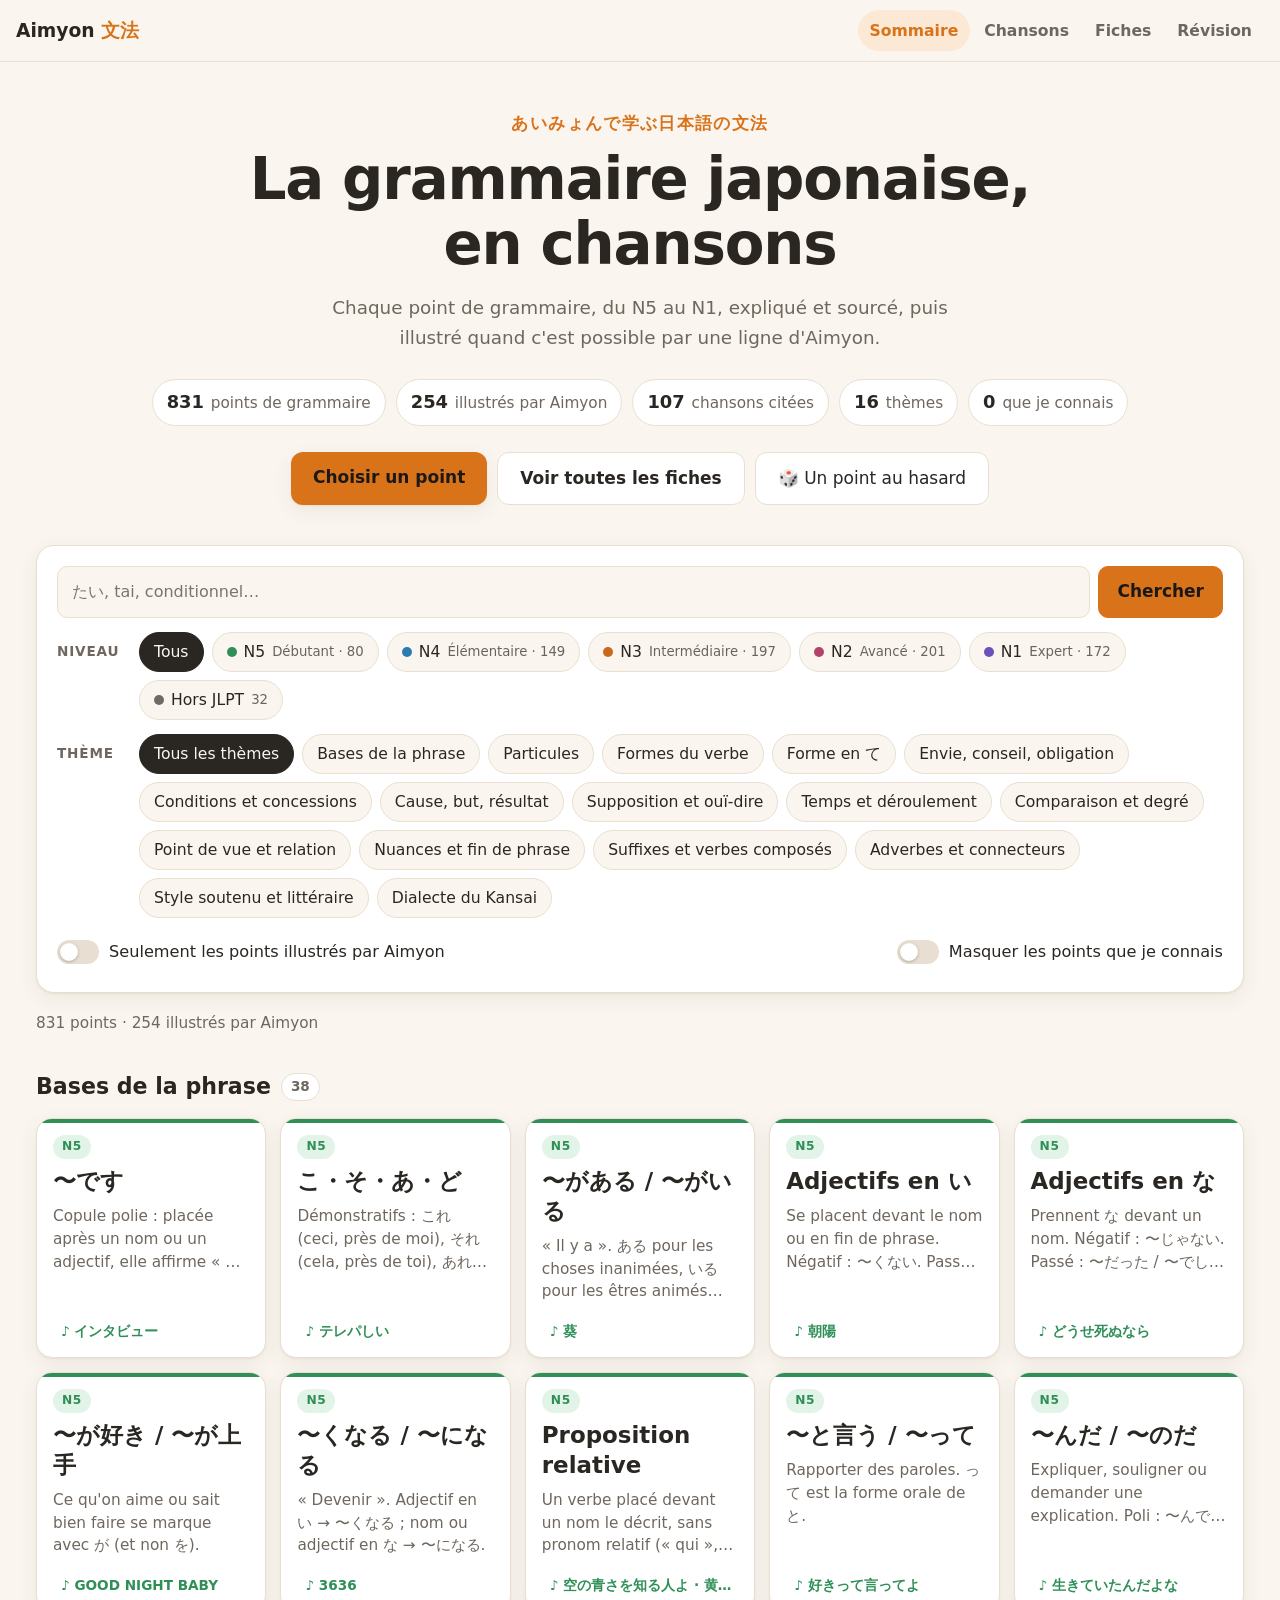
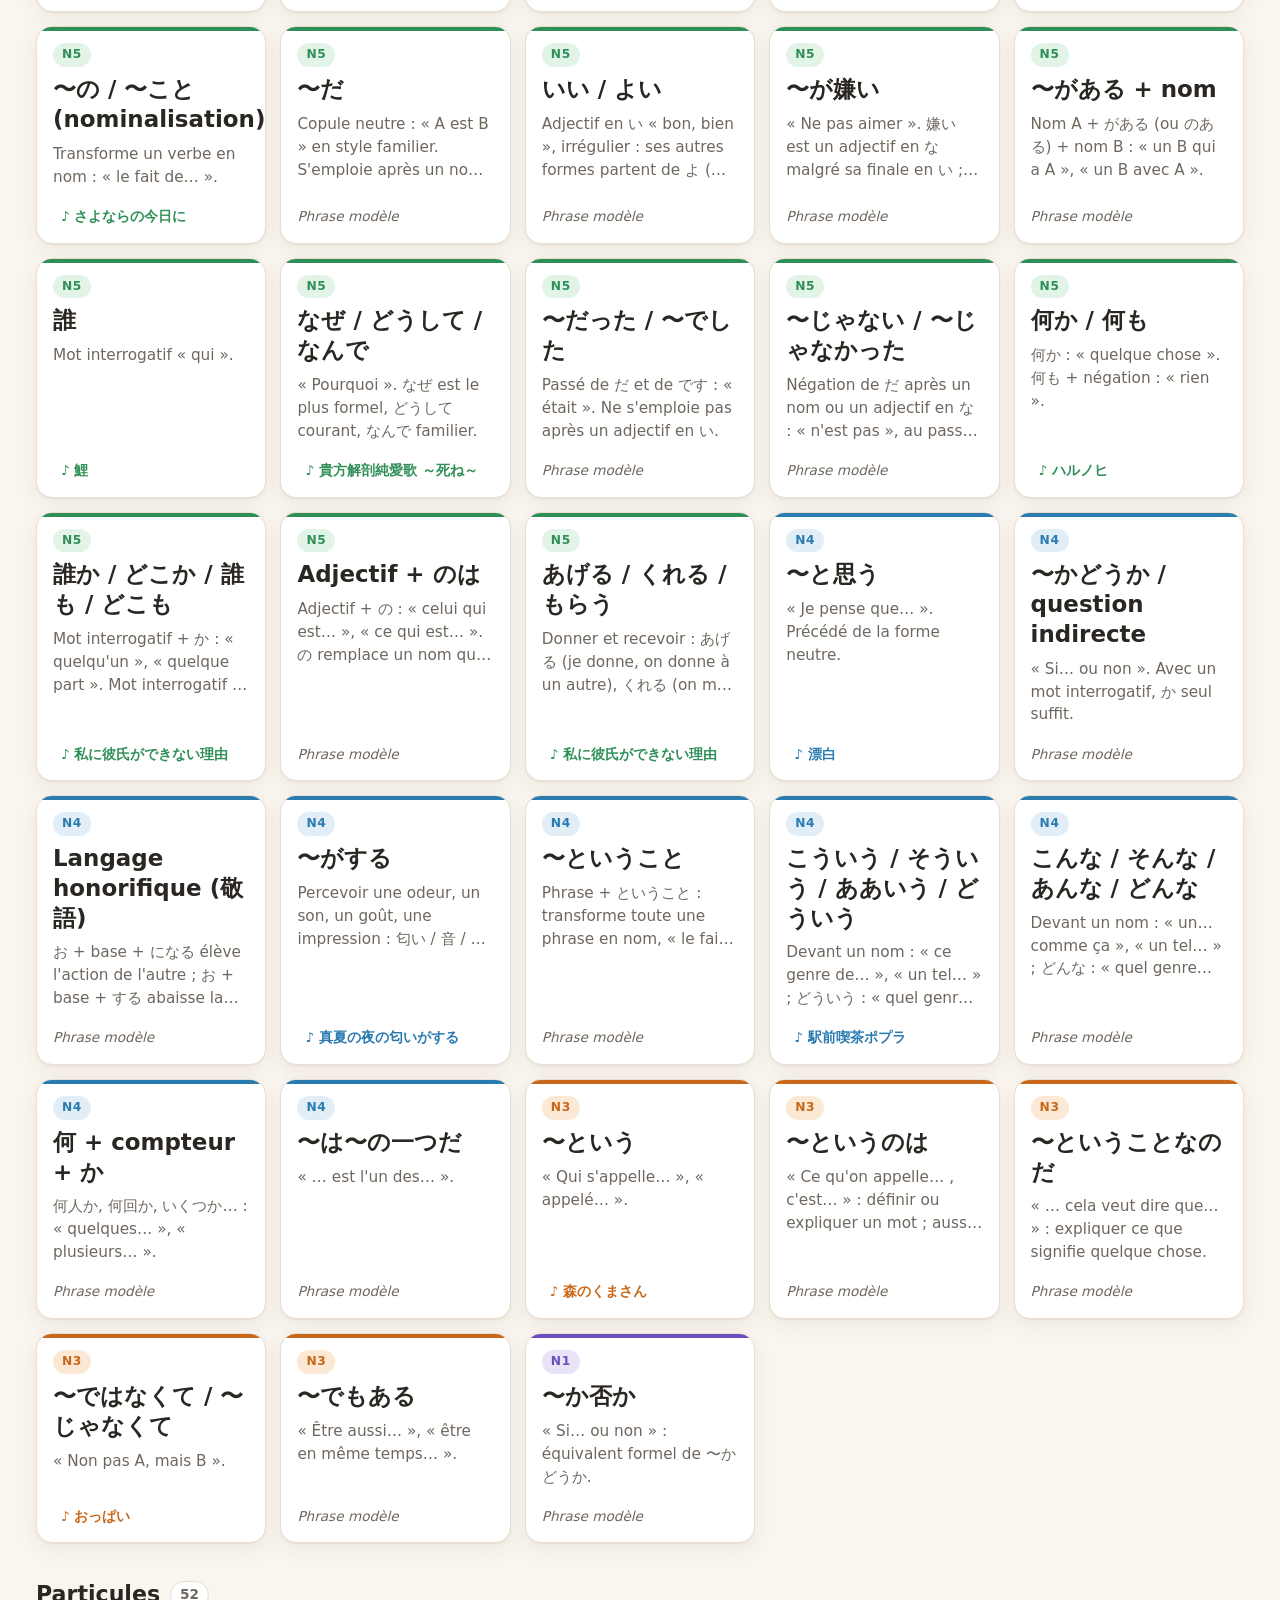
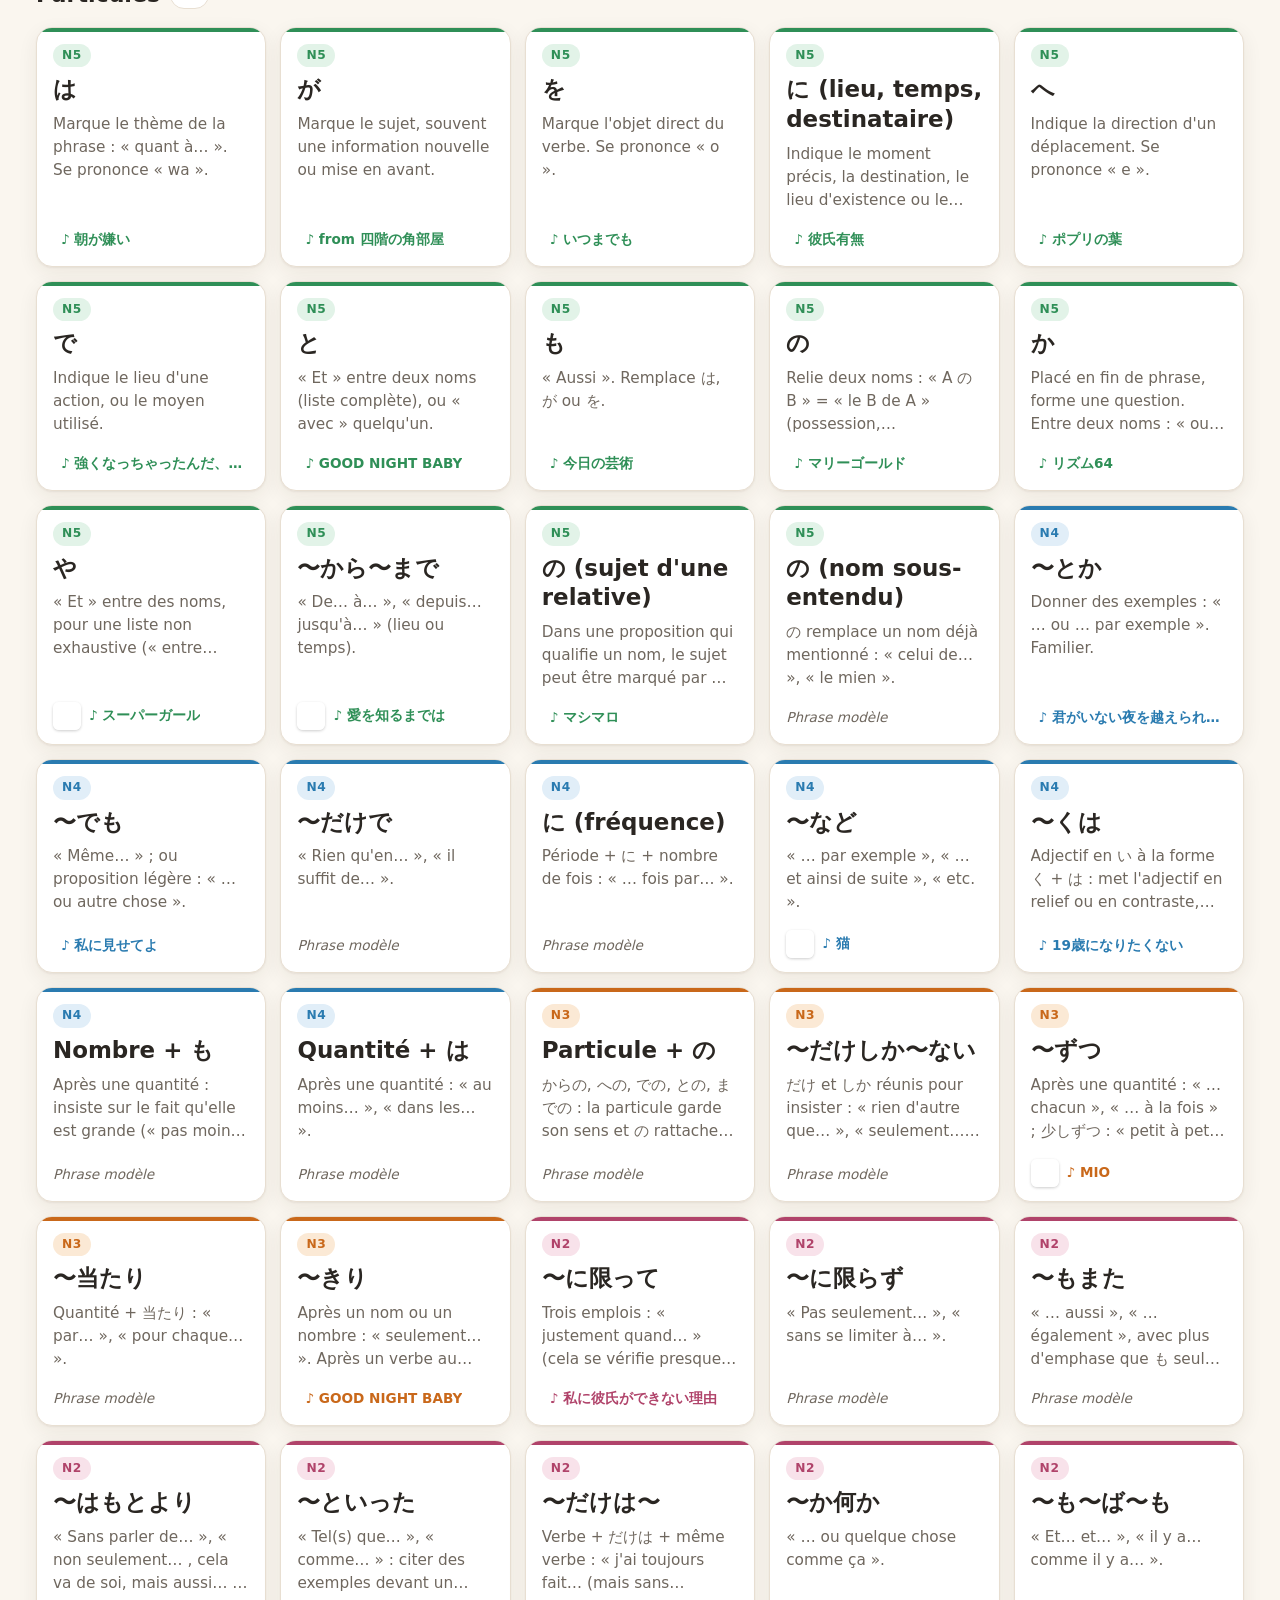
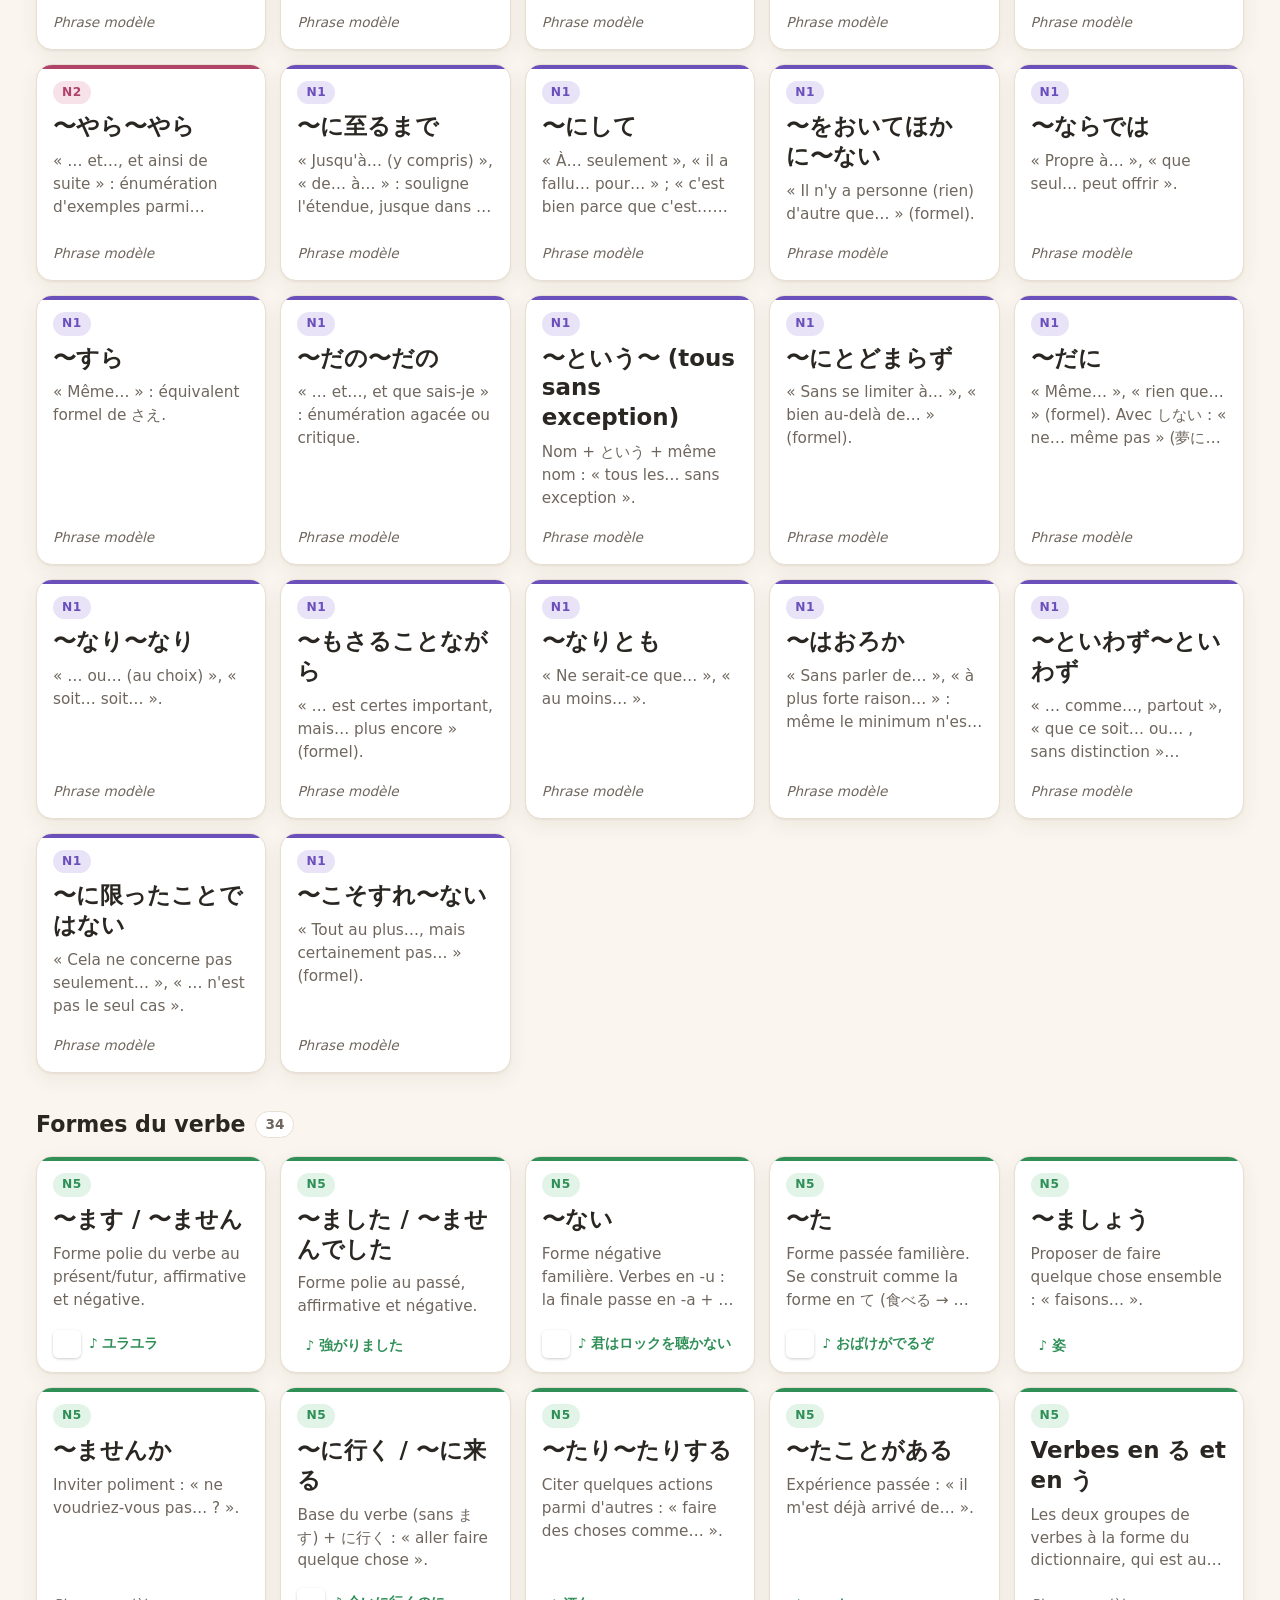
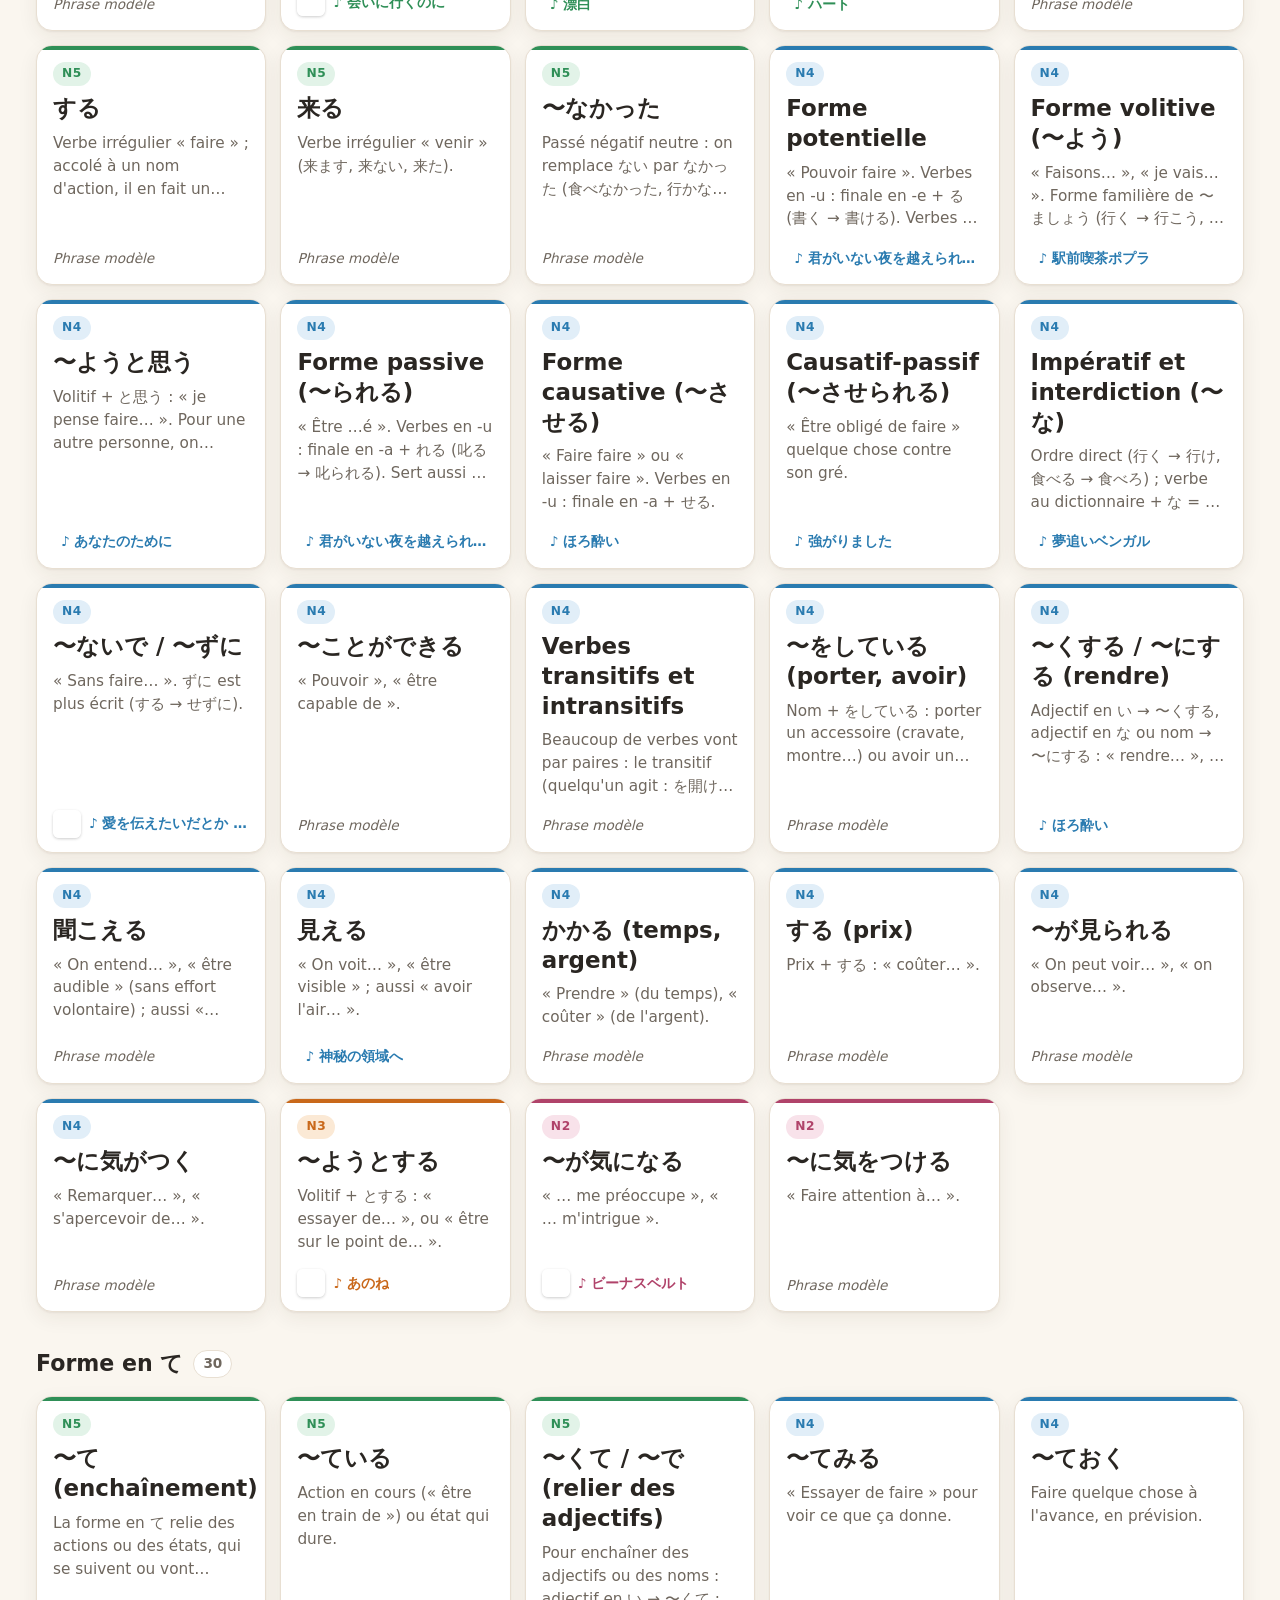
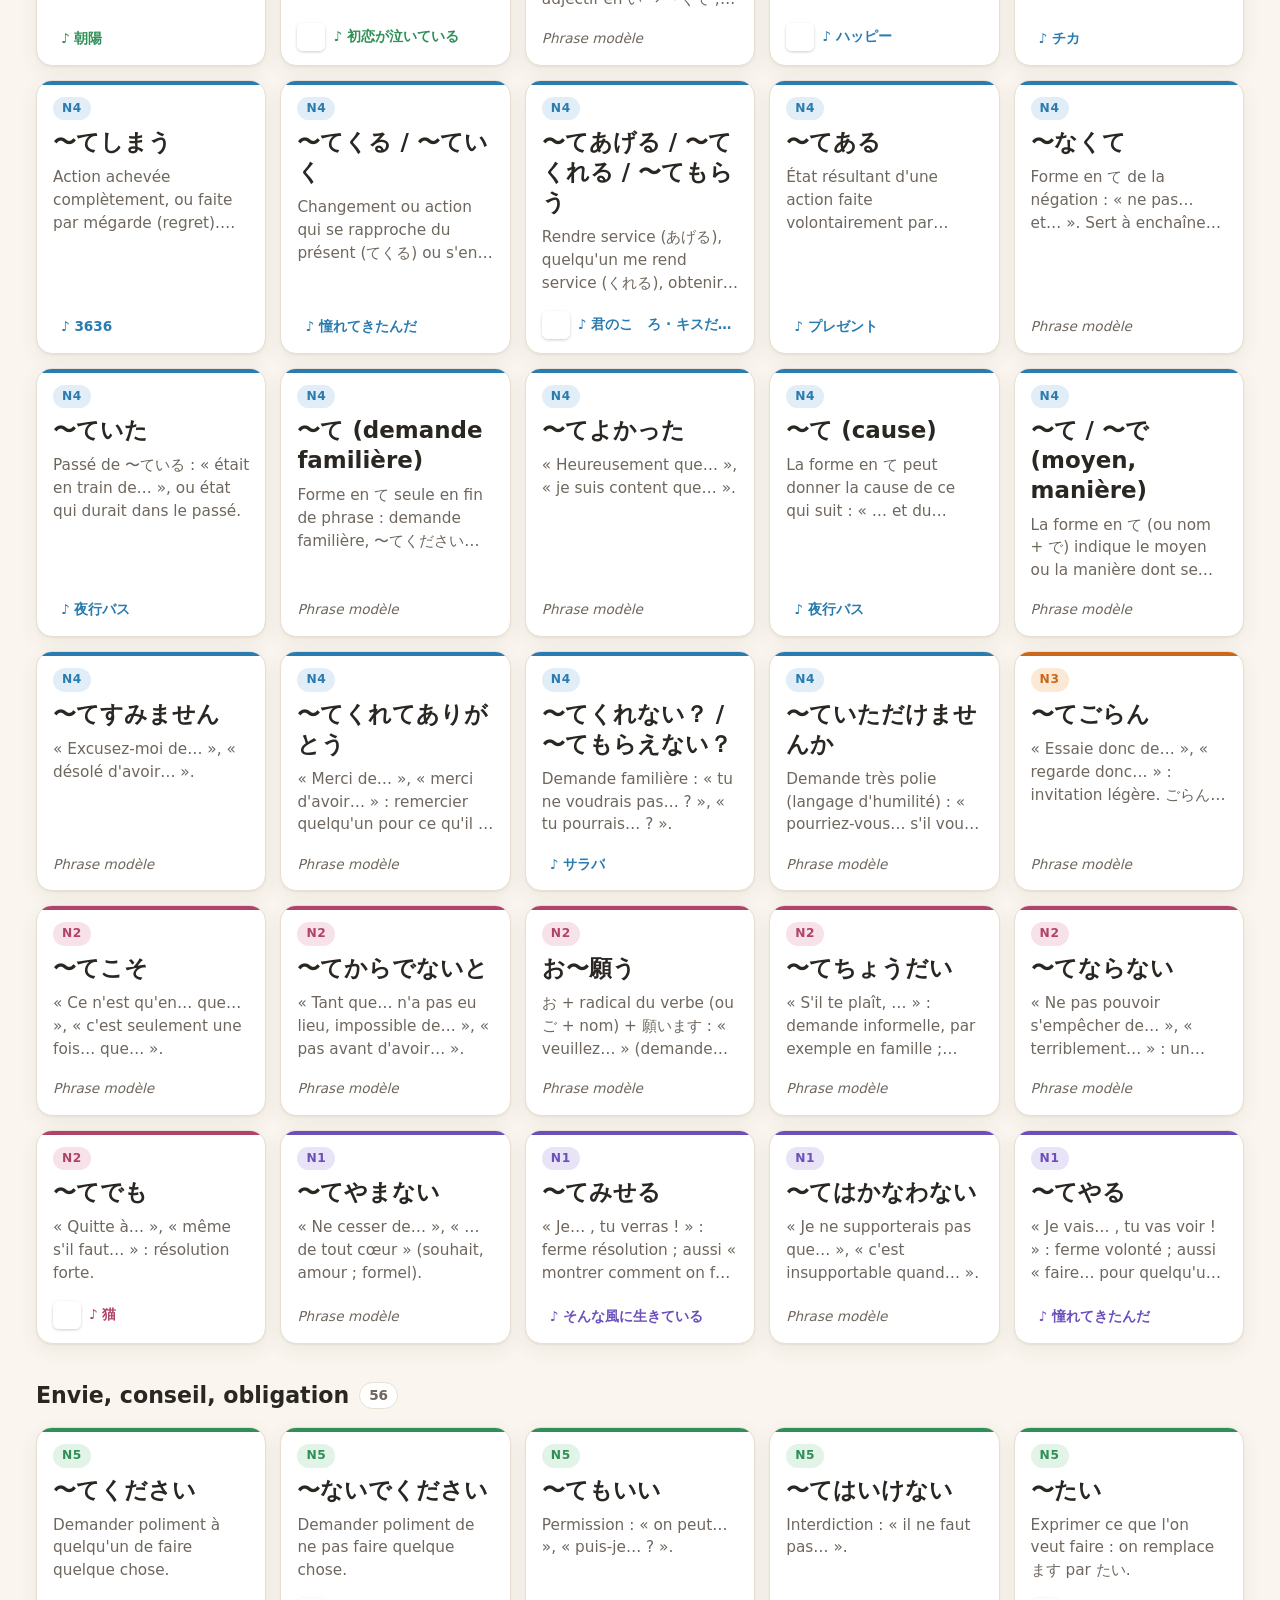
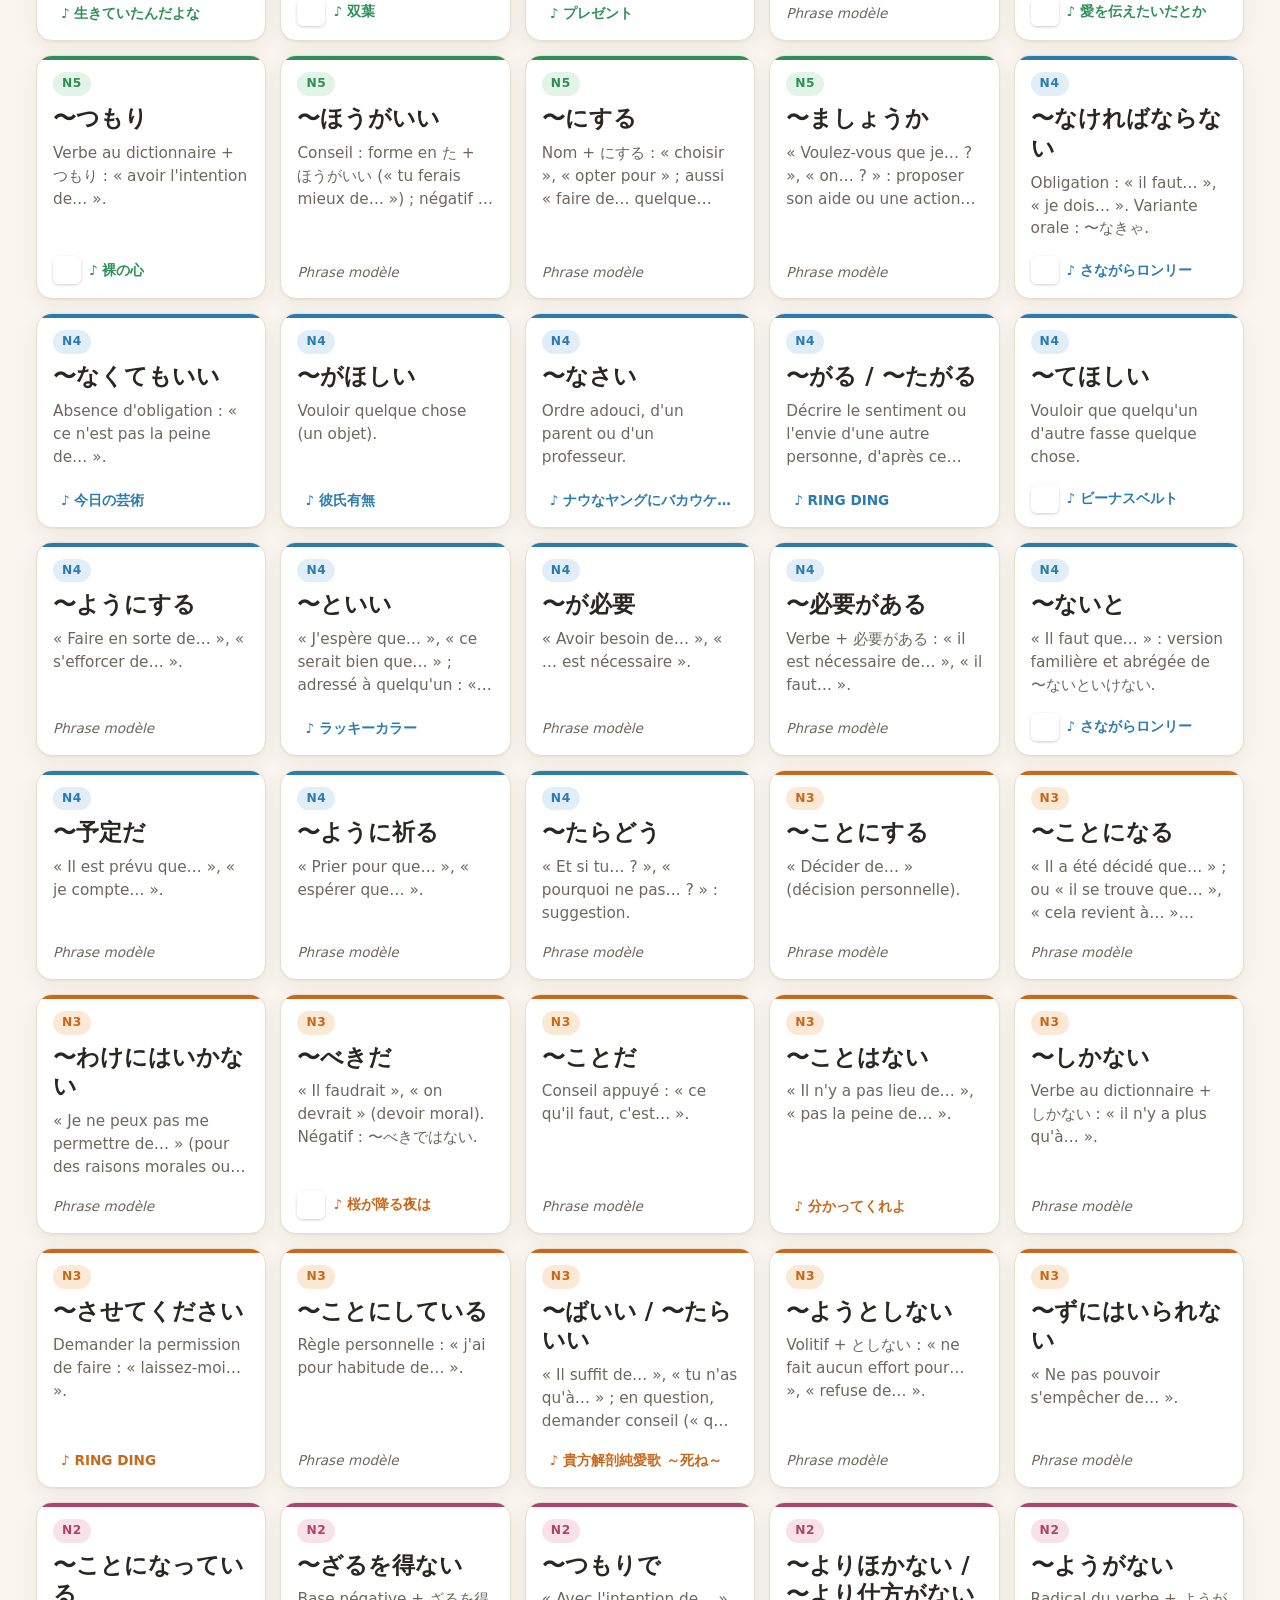
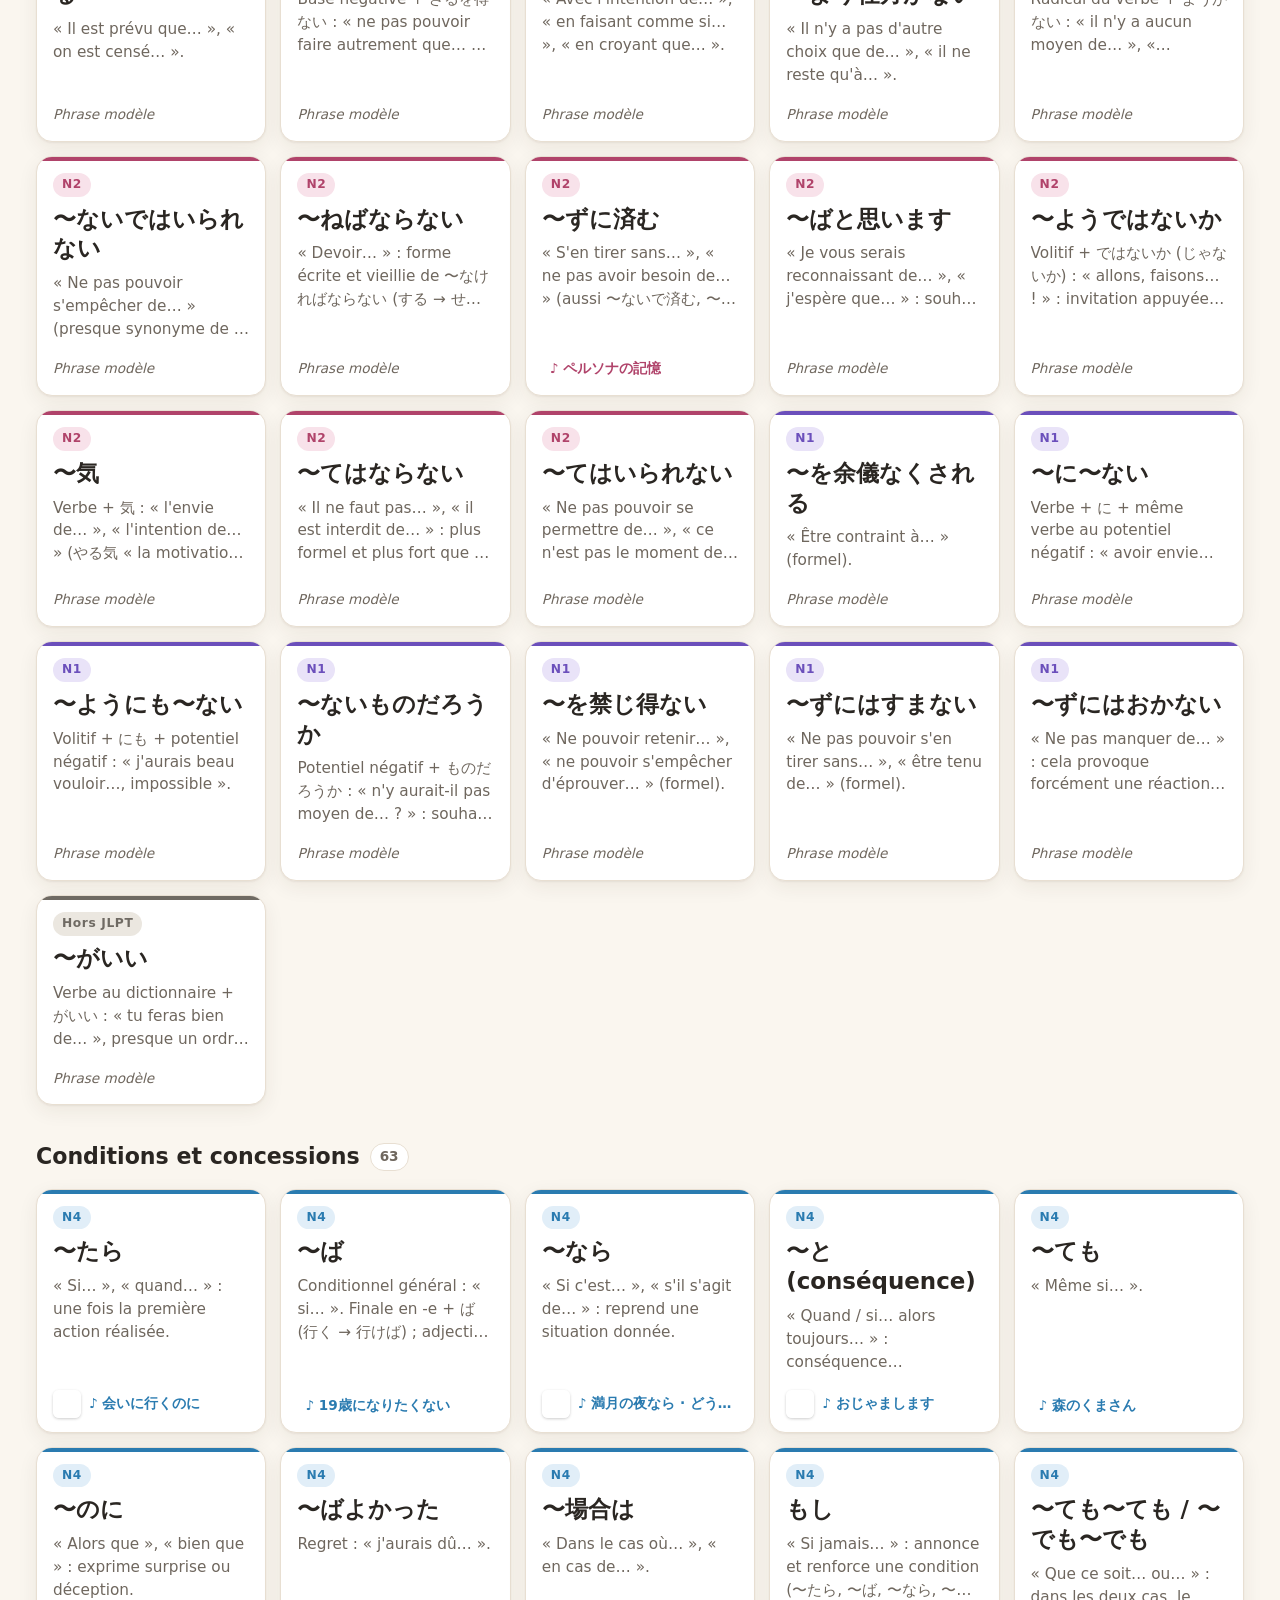
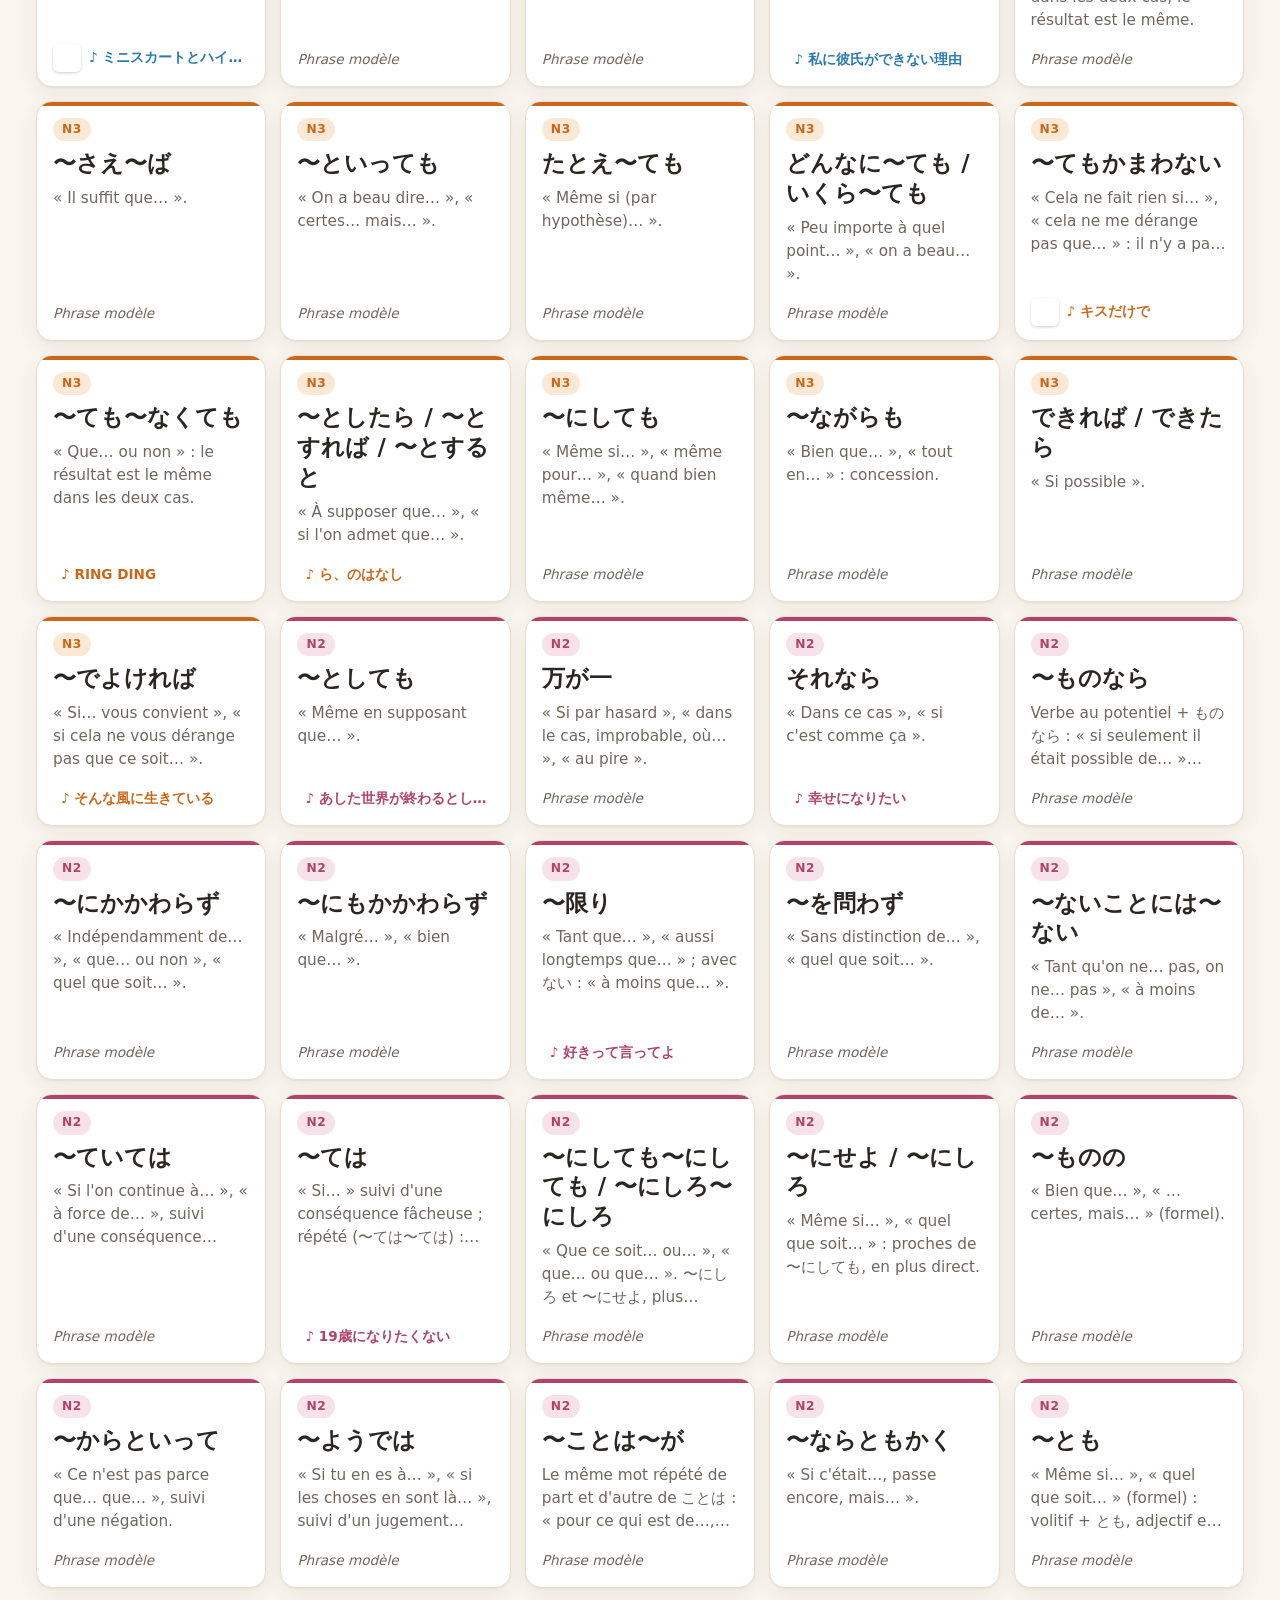
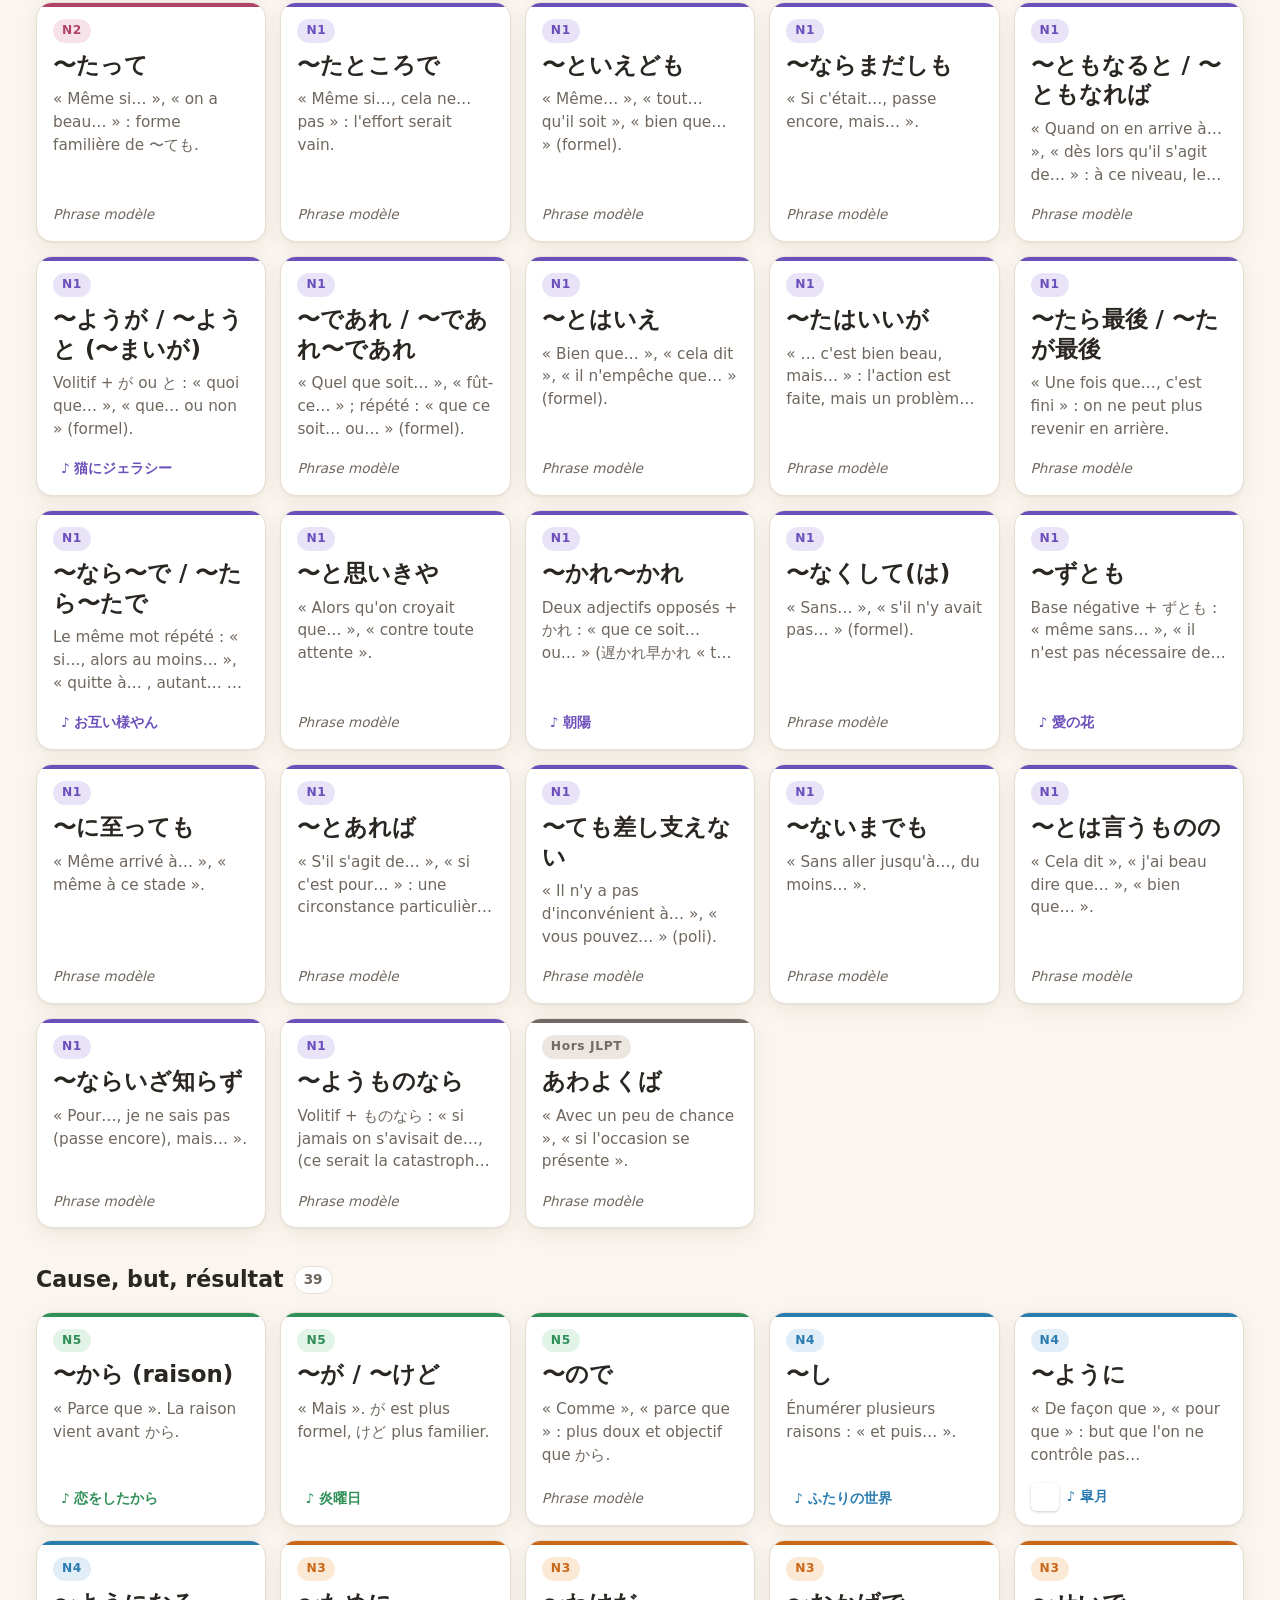
==== index.html @ 613e96e9 "Ajoute un bouton « Au hasard » et masque bien la recherche en mode fiche seule Co-Authored-By: Claud" ====
<!DOCTYPE html>
<html lang="fr">
<head>
  <meta charset="UTF-8">
  <meta http-equiv="Content-Security-Policy" content="default-src 'self'; script-src 'self'; style-src 'self'; img-src 'self' https://is1-ssl.mzstatic.com; connect-src 'none'; object-src 'none'; base-uri 'none'; form-action 'none'">
  <meta name="referrer" content="strict-origin-when-cross-origin">
  <meta name="viewport" content="width=device-width, initial-scale=1, viewport-fit=cover">
  <meta name="theme-color" content="#faf6ef" media="(prefers-color-scheme: light)">
  <meta name="theme-color" content="#1b1917" media="(prefers-color-scheme: dark)">
  <meta name="apple-mobile-web-app-title" content="Aimyon 文法">
  <link rel="apple-touch-icon" href="icone.png">
  <link rel="icon" href="icone.png">
  <title>Aimyon 文法 — la grammaire japonaise en chansons</title>
  <link rel="stylesheet" href="style.css">
</head>
<body class="page-sommaire">
  <nav class="nav" aria-label="Navigation principale">
    <a href="index.html" class="nav-logo">Aimyon <span lang="ja">文法</span></a>
    <div class="nav-liens">
      <a href="index.html" aria-current="page">Sommaire</a>
      <a href="chansons.html">Chansons</a>
      <a href="fiches.html">Fiches</a>
      <a href="revision.html">Révision</a>
    </div>
  </nav>

  <header class="hero">
    <p class="hero-sur-titre" lang="ja">あいみょんで学ぶ日本語の文法</p>
    <h1>La grammaire japonaise,<br>en chansons</h1>
    <p class="hero-texte">Chaque point de grammaire, du N5 au N1, expliqué et sourcé, puis illustré quand c'est possible par une ligne d'Aimyon.</p>
    <ul id="chiffres" class="chiffres"></ul>
    <p class="hero-actions">
      <a class="bouton-principal" href="#catalogue">Choisir un point</a>
      <a class="bouton-secondaire" href="fiches.html">Voir toutes les fiches</a>
      <button type="button" class="bouton-secondaire bouton-hasard">🎲 Un point au hasard</button>
    </p>
  </header>

  <main id="catalogue">
    <section class="panneau-filtres" aria-label="Filtres">
      <form id="formulaire-sommaire" class="recherche" role="search">
        <input type="search" id="recherche-sommaire" placeholder="たい, tai, conditionnel…" aria-label="Rechercher un point de grammaire" autocapitalize="none" autocorrect="off" enterkeyhint="search">
        <button type="submit">Chercher</button>
      </form>

      <div class="groupe-filtres">
        <span class="etiquette-filtre">Niveau</span>
        <div id="filtre-niveaux" class="puces"></div>
      </div>
      <div class="groupe-filtres">
        <span class="etiquette-filtre">Thème</span>
        <div id="filtre-themes" class="puces puces-themes"></div>
      </div>
      <div class="ligne-bas-filtres">
        <label class="interrupteur">
          <input type="checkbox" id="filtre-chanson">
          <span class="interrupteur-piste" aria-hidden="true"></span>
          Seulement les points illustrés par Aimyon
        </label>
        <label class="interrupteur">
          <input type="checkbox" id="filtre-connus">
          <span class="interrupteur-piste" aria-hidden="true"></span>
          Masquer les points que je connais
        </label>
        <button type="button" id="reinitialiser" class="lien-bouton" hidden>Tout réafficher</button>
      </div>
    </section>

    <p id="compteur-sommaire" class="compteur" aria-live="polite"></p>
    <div id="resultats"></div>
    <p id="vide-sommaire" class="vide" hidden>
      Aucun point ne correspond.
    </p>
  </main>

  <footer>
    Les extraits de chansons sont de courtes citations à but pédagogique. Paroles © Aimyon et ses ayants droit ; pochettes affichées depuis Apple Music.
  </footer>

  <script src="commun.js"></script>
  <script src="data.js"></script>
  <script src="data-n5.js"></script>
  <script src="data-n4.js"></script>
  <script src="data-n3.js"></script>
  <script src="data-n2.js"></script>
  <script src="data-n1.js"></script>
  <script src="data-hors-jlpt.js"></script>
  <script src="data-pochettes.js"></script>
  <script src="data-categories.js"></script>
  <script src="data-lectures.js"></script>
  <script src="data-details.js"></script>
  <script src="data-liens.js"></script>
  <script src="progres.js"></script>
  <script src="romaji.js"></script>
  <script src="sommaire.js"></script>
</body>
</html>
---- style.css ----
/* Les couleurs sont définies une seule fois ici, puis réutilisées partout */
:root {
  --fond: #faf6ef;
  --carte: #ffffff;
  --texte: #2a2622;
  --discret: #6f675e;
  --accent: #d9731a;        /* orange souci (マリーゴールド) */
  --accent-doux: #fbe9d5;
  --bord: #e8dfd2;
}

@media (prefers-color-scheme: dark) {
  :root {
    --fond: #1b1917;
    --carte: #262320;
    --texte: #f0ebe4;
    --discret: #a89f94;
    --accent: #f0a04b;
    --accent-doux: #3d2e1e;
    --bord: #3a3531;
  }
}

* { box-sizing: border-box; }

body {
  margin: 0;
  background: var(--fond);
  color: var(--texte);
  font-family: system-ui, "Hiragino Sans", "Noto Sans JP", "Yu Gothic", sans-serif;
  line-height: 1.6;
}

header, main, footer {
  max-width: 760px;
  margin: 0 auto;
  padding: 0 16px;
}

header { padding-top: 40px; padding-bottom: 8px; }
h1 { margin: 0; font-size: 2rem; }
h1 span { color: var(--accent); }
header p { margin: 4px 0 0; color: var(--discret); }

/* Recherche et filtres */
.controles { margin: 24px 0; display: grid; gap: 12px; }

#recherche {
  width: 100%;
  padding: 12px 14px;
  font: inherit;
  color: inherit;
  background: var(--carte);
  border: 1px solid var(--bord);
  border-radius: 10px;
}
#recherche:focus { outline: 2px solid var(--accent); outline-offset: 1px; }

.filtres { display: flex; flex-wrap: wrap; gap: 8px; }
.filtres button {
  padding: 6px 16px;
  font: inherit;
  color: inherit;
  background: var(--carte);
  border: 1px solid var(--bord);
  border-radius: 999px;
  cursor: pointer;
}
.filtres button[aria-pressed="true"] {
  background: var(--accent);
  border-color: var(--accent);
  color: #1b1917;
  font-weight: 600;
}

/* Fiches */
.fiches { display: grid; gap: 16px; }

.fiche {
  background: var(--carte);
  border: 1px solid var(--bord);
  border-radius: 14px;
  padding: 20px;
}

.fiche-tete { display: flex; align-items: center; justify-content: space-between; gap: 12px; }
.fiche h2 { margin: 0; font-size: 1.5rem; }

.niveau {
  font-size: 0.8rem;
  font-weight: 700;
  padding: 2px 10px;
  border-radius: 999px;
  background: var(--accent-doux);
  color: var(--accent);
}

.resume { margin: 4px 0 14px; color: var(--discret); }

blockquote {
  margin: 0 0 14px;
  padding: 14px 16px;
  background: var(--accent-doux);
  border-left: 4px solid var(--accent);
  border-radius: 0 10px 10px 0;
}
blockquote p { margin: 0; }

.japonais { font-size: 1.3rem; line-height: 2.2; }  /* place pour les furigana */
rt { font-size: 0.55em; color: var(--discret); }
.traduction { margin-top: 6px; }

cite { display: block; margin-top: 8px; font-size: 0.9rem; font-style: normal; color: var(--discret); }
cite a { color: var(--accent); font-weight: 600; text-decoration: none; }
cite a:hover { text-decoration: underline; }

.note { margin-top: 10px; padding-top: 10px; border-top: 1px solid var(--bord); font-size: 0.95rem; }

/* Les phrases modèles sont plus discrètes que les extraits de chansons */
blockquote.modele { background: transparent; border: 1px solid var(--bord); border-left: 4px solid var(--bord); }
blockquote.modele .japonais { font-size: 1.15rem; }
blockquote:last-child { margin-bottom: 0; }

.titre-chanson { color: var(--accent); font-weight: 600; }
blockquote:last-of-type { margin-bottom: 0; }
.sources { margin: 12px 0 0; font-size: 0.85rem; color: var(--discret); }
.sources a, footer a { color: inherit; text-decoration: underline; text-underline-offset: 2px; }
.sources a:hover, footer a:hover { color: var(--accent); }

.compteur { margin: 0; font-size: 0.9rem; color: var(--discret); }
.filtres .a-part { margin-left: auto; }

.vide { text-align: center; color: var(--discret); padding: 32px 0; }

footer { padding-top: 32px; padding-bottom: 32px; font-size: 0.8rem; color: var(--discret); }

/* ---------- Téléphone (iPhone) ---------- */
html { -webkit-text-size-adjust: 100%; }

/* Marges de sécurité : encoche et barre du bas */
header, main, footer {
  padding-left: max(16px, env(safe-area-inset-left));
  padding-right: max(16px, env(safe-area-inset-right));
}
footer { padding-bottom: max(32px, env(safe-area-inset-bottom)); }

/* 16px minimum : en dessous, Safari zoome tout seul dans le champ */
#recherche { font-size: 16px; }

/* Cibles assez grandes pour le doigt (44px, recommandation Apple) */
.filtres button { min-height: 44px; }
cite a, .sources a { display: inline-block; padding: 6px 0; }

@media (max-width: 480px) {
  header { padding-top: 24px; }
  h1 { font-size: 1.7rem; }
  .fiche { padding: 16px; }
  blockquote { padding: 12px; }
  .japonais { font-size: 1.2rem; }
  .filtres .a-part { margin-left: 0; }
}

/* Garde le point séparateur collé à son lien quand la ligne se coupe */
.ensemble { white-space: nowrap; }

/* Champ de recherche + bouton « Chercher » sur une même ligne */
.recherche { display: flex; gap: 8px; }
.recherche #recherche { flex: 1; min-width: 0; }
.recherche button {
  padding: 0 18px;
  min-height: 44px;
  font: inherit;
  font-weight: 600;
  color: #1b1917;
  background: var(--accent);
  border: 1px solid var(--accent);
  border-radius: 10px;
  cursor: pointer;
}

/* Le point de grammaire mis en valeur dans la phrase */
mark {
  background: none;
  color: var(--accent);
  font-weight: 700;
  border-bottom: 2px solid var(--accent);
}
mark rt { font-weight: 400; }

/* Lignes de contexte (avant / après) : plus petites et plus pâles */
p.contexte { font-size: 1rem; line-height: 2; color: var(--discret); }
.traduction span { display: block; }
.traduction .contexte { font-size: 0.9rem; color: var(--discret); }

/* ---------- Grand écran (ordinateur) ---------- */
.exemples { display: grid; gap: 14px; }
.exemples blockquote { margin: 0; }

@media (min-width: 1000px) {
  html { font-size: 17px; }
  header, main, footer { max-width: 1180px; }
  header { padding-top: 56px; }
  h1 { font-size: 2.4rem; }
  .controles { margin: 32px 0; }
  .fiches { gap: 22px; }
  .fiche { padding: 28px; }

  /* Les exemples d'une fiche côte à côte : chanson à gauche, modèle à droite */
  .exemples { grid-template-columns: 1fr 1fr; gap: 18px; align-items: start; }
  .exemples blockquote:only-child { grid-column: 1 / -1; }
  /* Un 3e exemple seul sur sa ligne prend toute la largeur */
  .exemples blockquote:last-child:nth-child(odd) { grid-column: 1 / -1; }
}

@media (min-width: 1500px) {
  html { font-size: 18px; }
  header, main, footer { max-width: 1320px; }
}

/* Titre de chanson cliquable et infobulle d'anecdotes */
button.avec-anecdote {
  font: inherit;
  font-weight: 600;
  color: var(--accent);
  background: none;
  border: 0;
  border-bottom: 1px dashed var(--accent);
  padding: 6px 0 2px;
  cursor: pointer;
}
button.avec-anecdote::after { content: " ⓘ"; font-weight: 400; }
.infobulle {
  display: block;
  margin-top: 8px;
  padding: 12px 14px;
  background: var(--carte);
  color: var(--texte);
  border: 1px solid var(--accent);
  border-radius: 10px;
  box-shadow: 0 6px 18px rgba(0, 0, 0, 0.12);
  font-size: 0.95rem;
}
.infobulle[hidden] { display: none; }
.infobulle .anecdote { display: block; margin-bottom: 8px; }
.infobulle .anecdote-source { display: block; font-size: 0.85rem; color: var(--discret); }

/* ---------- Présentation plus aérée des exemples ---------- */
blockquote { padding: 20px 22px; }
blockquote p.contexte { margin: 0; }
blockquote .japonais { margin: 8px 0; }
.traduction { margin-top: 18px; padding-top: 14px; border-top: 1px dashed var(--bord); line-height: 1.7; }
.traduction span { padding: 3px 0; }
blockquote.modele .traduction { margin-top: 10px; padding-top: 0; border-top: 0; }
cite { margin-top: 16px; }
.note { margin-top: 16px; padding-top: 14px; line-height: 1.7; }
.resume { margin-bottom: 18px; line-height: 1.7; }
.exemples { gap: 18px; }
.sources { margin-top: 18px; }
@media (max-width: 480px) {
  blockquote { padding: 16px; }
}

/* Vignette de pochette à côté du titre de la chanson */
cite { display: flex; flex-wrap: wrap; align-items: center; gap: 4px 14px; }
cite .cite-texte { flex: 1; min-width: 12rem; }
cite .infobulle { flex-basis: 100%; }
.pochette { flex: none; padding: 0; line-height: 0; }
.pochette img {
  width: 56px; height: 56px;
  border-radius: 8px;
  border: 1px solid var(--bord);
  box-shadow: 0 2px 8px rgba(0, 0, 0, 0.15);
  object-fit: cover;
}
blockquote.modele cite { display: block; }

/* ============================================================
   NAVIGATION COMMUNE AUX PAGES
   ============================================================ */
:root {
  --n5: #2f8f57; --n5-doux: #e2f3e8;
  --n4: #2a7bb0; --n4-doux: #e1eef8;
  --n3: #c9681a; --n3-doux: #fbe9d5;
  --n2: #b0436a; --n2-doux: #f8e2ea;
  --n1: #6b4fbb; --n1-doux: #e9e3f8;
  --hj: #6f6a63; --hj-doux: #ebe7e0;
  --ombre: 0 1px 2px rgba(60, 40, 20, 0.06), 0 6px 20px rgba(60, 40, 20, 0.07);
  --ombre-forte: 0 2px 4px rgba(60, 40, 20, 0.08), 0 14px 34px rgba(60, 40, 20, 0.14);
}
@media (prefers-color-scheme: dark) {
  :root {
    --n5: #6fcf94; --n5-doux: #1d3326;
    --n4: #6db6e6; --n4-doux: #182c3a;
    --n3: #f0a04b; --n3-doux: #3d2e1e;
    --n2: #e98bae; --n2-doux: #3a1f2a;
    --n1: #b9a3f5; --n1-doux: #2a2440;
    --hj: #b5aea4; --hj-doux: #33302c;
    --ombre: 0 1px 2px rgba(0, 0, 0, 0.3), 0 6px 20px rgba(0, 0, 0, 0.25);
    --ombre-forte: 0 2px 4px rgba(0, 0, 0, 0.35), 0 14px 34px rgba(0, 0, 0, 0.4);
  }
}

.nav {
  position: sticky; top: 0; z-index: 10;
  display: flex; align-items: center; justify-content: space-between; gap: 12px;
  padding: 10px max(16px, env(safe-area-inset-left));
  padding-right: max(16px, env(safe-area-inset-right));
  background: color-mix(in srgb, var(--fond) 88%, transparent);
  backdrop-filter: saturate(1.4) blur(10px);
  -webkit-backdrop-filter: saturate(1.4) blur(10px);
  border-bottom: 1px solid var(--bord);
}
.nav-logo { font-weight: 800; font-size: 1.1rem; color: var(--texte); text-decoration: none; white-space: nowrap; }
.nav-logo span { color: var(--accent); }
.nav-liens { display: flex; gap: 2px; overflow-x: auto; scrollbar-width: none; }
.nav-liens::-webkit-scrollbar { display: none; }
.nav-liens a {
  padding: 8px 12px; border-radius: 999px; white-space: nowrap;
  color: var(--discret); text-decoration: none; font-size: 0.92rem; font-weight: 600;
}
.nav-liens a:hover { color: var(--texte); background: var(--carte); }
.nav-liens a[aria-current="page"] { color: var(--accent); background: var(--accent-doux); }
@media (max-width: 480px) {
  .nav-logo { display: none; }
  .nav { justify-content: center; }
}

/* Navigation d'une fiche à l'autre */
.navigation-fiche {
  display: flex; flex-wrap: wrap; justify-content: space-between; align-items: center; gap: 8px 16px;
  margin: 20px 0 16px; font-size: 0.95rem;
}
.navigation-fiche[hidden] { display: none; }
.navigation-fiche a { color: var(--accent); font-weight: 600; text-decoration: none; padding: 6px 0; }
.navigation-fiche a:hover { text-decoration: underline; }
.navigation-fiche .voisines { display: flex; gap: 18px; }

/* ============================================================
   SOMMAIRE
   ============================================================ */
.page-sommaire main, .page-sommaire .hero { max-width: 1240px; }

.hero { padding-top: 48px; padding-bottom: 28px; text-align: center; }
.hero-sur-titre { margin: 0 0 10px; color: var(--accent); font-weight: 600; letter-spacing: 0.08em; }
.hero h1 { font-size: clamp(2rem, 5.5vw, 3.4rem); line-height: 1.12; letter-spacing: -0.02em; margin: 0; }
.hero-texte { max-width: 38rem; margin: 16px auto 0; font-size: 1.08rem; color: var(--discret); line-height: 1.65; }
.chiffres { list-style: none; padding: 0; margin: 26px auto 0; display: flex; flex-wrap: wrap; justify-content: center; gap: 10px; }
.chiffres li {
  padding: 8px 14px; border-radius: 999px; background: var(--carte); border: 1px solid var(--bord);
  color: var(--discret); font-size: 0.9rem;
}
.chiffres strong { color: var(--texte); font-size: 1.05rem; margin-right: 2px; }
.hero-actions { margin: 26px 0 0; display: flex; flex-wrap: wrap; justify-content: center; gap: 10px; }
.bouton-principal, .bouton-secondaire {
  display: inline-block; padding: 12px 22px; border-radius: 12px; font-weight: 700; text-decoration: none;
}
.bouton-principal { background: var(--accent); color: #1b1917; box-shadow: var(--ombre); }
.bouton-secondaire { background: var(--carte); color: var(--texte); border: 1px solid var(--bord); }
.bouton-principal:hover, .bouton-secondaire:hover { transform: translateY(-1px); }

.panneau-filtres {
  display: grid; grid-template-columns: minmax(0, 1fr); gap: 14px; padding: 20px; margin: 12px 0 18px;
  background: var(--carte); border: 1px solid var(--bord); border-radius: 18px; box-shadow: var(--ombre);
}
.groupe-filtres { display: grid; grid-template-columns: 72px 1fr; align-items: start; gap: 10px; }
.etiquette-filtre { padding-top: 9px; font-size: 0.8rem; font-weight: 700; text-transform: uppercase; letter-spacing: 0.06em; color: var(--discret); }
.puces { display: flex; flex-wrap: wrap; gap: 8px; }
.puce {
  display: inline-flex; align-items: center; gap: 7px; min-height: 40px; padding: 6px 14px;
  font: inherit; font-size: 0.92rem; color: var(--texte); cursor: pointer;
  background: var(--fond); border: 1px solid var(--bord); border-radius: 999px;
  transition: background 0.15s, border-color 0.15s;
}
.puce:hover { border-color: var(--accent); }
.puce[aria-pressed="true"] { background: var(--texte); color: var(--fond); border-color: var(--texte); }
.puce .sous-libelle { font-size: 0.78rem; opacity: 0.7; }
.pastille { width: 10px; height: 10px; border-radius: 50%; background: currentColor; }
.puce-N5 .pastille { background: var(--n5); } .puce-N4 .pastille { background: var(--n4); }
.puce-N3 .pastille { background: var(--n3); } .puce-N2 .pastille { background: var(--n2); }
.puce-N1 .pastille { background: var(--n1); } .puce-Hors-JLPT .pastille { background: var(--hj); }
.puce-N5[aria-pressed="true"] { background: var(--n5); border-color: var(--n5); color: #fff; }
.puce-N4[aria-pressed="true"] { background: var(--n4); border-color: var(--n4); color: #fff; }
.puce-N3[aria-pressed="true"] { background: var(--n3); border-color: var(--n3); color: #fff; }
.puce-N2[aria-pressed="true"] { background: var(--n2); border-color: var(--n2); color: #fff; }
.puce-N1[aria-pressed="true"] { background: var(--n1); border-color: var(--n1); color: #fff; }
.puce-Hors-JLPT[aria-pressed="true"] { background: var(--hj); border-color: var(--hj); color: #fff; }
.puce[aria-pressed="true"] .pastille { background: #fff; }
@media (prefers-color-scheme: dark) {
  .puce-N5[aria-pressed="true"], .puce-N4[aria-pressed="true"],
  .puce-N3[aria-pressed="true"], .puce-N2[aria-pressed="true"],
  .puce-N1[aria-pressed="true"], .puce-Hors-JLPT[aria-pressed="true"] { color: #141210; }
}

.ligne-bas-filtres { display: flex; flex-wrap: wrap; align-items: center; justify-content: space-between; gap: 10px; }
.interrupteur { display: inline-flex; align-items: center; gap: 10px; cursor: pointer; font-size: 0.95rem; min-height: 40px; }
.interrupteur input { position: absolute; opacity: 0; width: 1px; height: 1px; }
.interrupteur-piste {
  position: relative; flex: none; width: 42px; height: 24px; border-radius: 999px;
  background: var(--bord); transition: background 0.2s;
}
.interrupteur-piste::after {
  content: ""; position: absolute; top: 3px; left: 3px; width: 18px; height: 18px; border-radius: 50%;
  background: #fff; box-shadow: 0 1px 3px rgba(0, 0, 0, 0.25); transition: transform 0.2s;
}
.interrupteur input:checked + .interrupteur-piste { background: var(--accent); }
.interrupteur input:checked + .interrupteur-piste::after { transform: translateX(18px); }
.interrupteur input:focus-visible + .interrupteur-piste { outline: 2px solid var(--accent); outline-offset: 2px; }
.lien-bouton { font: inherit; color: var(--accent); background: none; border: 0; cursor: pointer; font-weight: 600; padding: 8px 0; }
.lien-bouton[hidden] { display: none; }

.section-theme { margin-top: 34px; }
.section-theme h2 { font-size: 1.3rem; margin: 0 0 14px; display: flex; align-items: center; gap: 10px; }
.section-theme .compte {
  font-size: 0.8rem; font-weight: 700; color: var(--discret);
  background: var(--carte); border: 1px solid var(--bord); border-radius: 999px; padding: 2px 9px;
}
.grille { display: grid; gap: 14px; grid-template-columns: repeat(auto-fill, minmax(230px, 1fr)); }

.carte-point {
  --couleur: var(--accent); --couleur-douce: var(--accent-doux);
  position: relative; display: flex; flex-direction: column; gap: 8px; min-height: 168px;
  padding: 16px 16px 14px; border-radius: 16px; text-decoration: none; color: var(--texte);
  background: var(--carte); border: 1px solid var(--bord); box-shadow: var(--ombre);
  transition: transform 0.18s ease, box-shadow 0.18s ease, border-color 0.18s;
  overflow: hidden;
}
.carte-point::before {
  content: ""; position: absolute; inset: 0 0 auto 0; height: 4px; background: var(--couleur);
}
.carte-point:hover, .carte-point:focus-visible {
  transform: translateY(-3px); box-shadow: var(--ombre-forte); border-color: var(--couleur); outline: none;
}
.carte-point.niveau-N5 { --couleur: var(--n5); --couleur-douce: var(--n5-doux); }
.carte-point.niveau-N4 { --couleur: var(--n4); --couleur-douce: var(--n4-doux); }
.carte-point.niveau-N3 { --couleur: var(--n3); --couleur-douce: var(--n3-doux); }
.carte-point.niveau-N2 { --couleur: var(--n2); --couleur-douce: var(--n2-doux); }
.carte-point.niveau-N1 { --couleur: var(--n1); --couleur-douce: var(--n1-doux); }
.carte-point.niveau-Hors-JLPT { --couleur: var(--hj); --couleur-douce: var(--hj-doux); }
.carte-niveau {
  align-self: flex-start; font-size: 0.72rem; font-weight: 800; letter-spacing: 0.05em;
  padding: 2px 9px; border-radius: 999px; color: var(--couleur); background: var(--couleur-douce);
}
.carte-titre { font-size: 1.35rem; font-weight: 700; line-height: 1.3; }
.carte-resume {
  font-size: 0.9rem; line-height: 1.5; color: var(--discret);
  display: -webkit-box; -webkit-line-clamp: 3; -webkit-box-orient: vertical; overflow: hidden;
}
.carte-pied { margin-top: auto; padding-top: 8px; display: flex; align-items: center; gap: 8px; min-height: 32px; font-size: 0.8rem; }
.carte-pochettes { display: inline-flex; flex: none; }
.carte-pochettes img {
  width: 28px; height: 28px; border-radius: 6px; object-fit: cover;
  border: 2px solid var(--carte); margin-left: -8px; box-shadow: 0 1px 3px rgba(0, 0, 0, 0.2);
}
.carte-pochettes img:first-child { margin-left: 0; }
.carte-chansons { color: var(--couleur); font-weight: 600; white-space: nowrap; overflow: hidden; text-overflow: ellipsis; }
.carte-modele { color: var(--discret); font-style: italic; }

@media (max-width: 480px) {
  .hero { padding-top: 32px; }
  .panneau-filtres { padding: 16px; border-radius: 14px; }
  .groupe-filtres { grid-template-columns: minmax(0, 1fr); gap: 6px; }
  .etiquette-filtre { padding-top: 0; }
  .puces-themes { flex-wrap: nowrap; overflow-x: auto; padding-bottom: 4px; margin-right: -16px; scrollbar-width: none; }
  .puces-themes::-webkit-scrollbar { display: none; }
  .puces-themes .puce { flex: none; }
  .grille { grid-template-columns: 1fr 1fr; gap: 10px; }
  .carte-point { min-height: 150px; padding: 14px 12px 12px; }
  .carte-titre { font-size: 1.15rem; }
  .carte-resume { -webkit-line-clamp: 2; font-size: 0.85rem; }
  .carte-chansons { display: none; }
}
@media (prefers-reduced-motion: reduce) {
  .carte-point, .puce, .interrupteur-piste::after { transition: none; }
  .carte-point:hover { transform: none; }
}

/* Champ de recherche du sommaire : même apparence que celui des fiches */
#recherche-sommaire {
  flex: 1; min-width: 0; padding: 12px 14px; font: inherit; font-size: 16px; color: inherit;
  background: var(--fond); border: 1px solid var(--bord); border-radius: 10px;
}
#recherche-sommaire:focus { outline: 2px solid var(--accent); outline-offset: 1px; }
@media (max-width: 480px) {
  .puce .sous-libelle .nom-niveau { display: none; }
  #filtre-niveaux { flex-wrap: nowrap; overflow-x: auto; margin-right: -16px; scrollbar-width: none; }
  #filtre-niveaux::-webkit-scrollbar { display: none; }
  #filtre-niveaux .puce { flex: none; }
}

/* Le point de grammaire et sa traduction partagent la même couleur */
:root { --point: #d6336c; }
@media (prefers-color-scheme: dark) { :root { --point: #ff7aa2; } }
mark { color: var(--point); border-bottom: 0; font-weight: 700; }
.traduction mark { font-weight: 600; }

/* ---- Construction, mise en garde, points proches ---- */
.etiquette {
  display: inline-block; margin-right: 6px; padding: 1px 8px; border-radius: 999px;
  font-size: 0.72rem; font-weight: 700; letter-spacing: 0.04em; text-transform: uppercase;
  background: var(--accent-doux); color: var(--accent);
}
.construction { margin: 0 0 14px; }
.construction ul { margin: 6px 0 0; padding-left: 1.2em; }
.construction li { margin: 2px 0; font-size: 0.95rem; }
.attention { margin: 0 0 14px; font-size: 0.95rem; }
.attention .etiquette { background: #fde7d3; color: #b45309; }
@media (prefers-color-scheme: dark) { .attention .etiquette { background: #3d2a1a; color: #f0a04b; } }
.voir-aussi { margin: 14px 0 0; font-size: 0.95rem; line-height: 1.9; }
.voir-aussi a { color: var(--accent); text-decoration: none; }
.voir-aussi a:hover { text-decoration: underline; }

/* ---- Bas de fiche : sources + « Je connais » ---- */
.fiche-pied { display: flex; flex-wrap: wrap; align-items: center; justify-content: space-between; gap: 10px; margin-top: 16px; }
.fiche-pied .sources { margin: 0; }
.bouton-connu {
  font: inherit; font-size: 0.88rem; padding: 6px 14px; border-radius: 999px; cursor: pointer;
  border: 1px solid var(--bord); background: transparent; color: var(--discret);
}
.bouton-connu:hover { border-color: var(--accent); color: var(--accent); }
.bouton-connu[aria-pressed="true"] { background: #2f8a57; border-color: #2f8a57; color: #fff; }
.carte-connu { color: #2f8a57; font-weight: 700; }
.carte-point.connu { opacity: 0.72; }
.sentinelle { height: 1px; }

/* ---- Page Révision ---- */
.page-revision .panneau-filtres { margin-bottom: 18px; }
.question .trou { display: inline-block; min-width: 3em; border-bottom: 2px solid var(--accent); color: var(--accent); text-align: center; }
.question .origine { margin: 10px 0 0; font-size: 0.9rem; color: var(--discret); }
.question .indice { margin-top: 10px; color: var(--discret); }
.question .indice summary { cursor: pointer; font-size: 0.9rem; }
.choix { display: grid; grid-template-columns: repeat(2, minmax(0, 1fr)); gap: 10px; margin-top: 16px; }
.choix-reponse {
  font: inherit; font-size: 1.05rem; padding: 12px 10px; border-radius: 12px; cursor: pointer;
  border: 1px solid var(--bord); background: var(--fond); color: inherit;
}
.choix-reponse:hover:not([disabled]) { border-color: var(--accent); }
.choix-reponse.bonne { background: #2f8a57; border-color: #2f8a57; color: #fff; }
.choix-reponse.mauvaise { background: #c2410c; border-color: #c2410c; color: #fff; }
.choix-reponse[disabled] { cursor: default; }
.verdict { margin: 16px 0 0; }
.verdict-bon { color: #2f8a57; }
.verdict-faux { color: #c2410c; }
.verdict a { color: inherit; font-weight: 700; }
#suivante { border: 0; cursor: pointer; font: inherit; font-weight: 700; padding: 10px 18px; border-radius: 12px; }
@media (max-width: 480px) { .choix { grid-template-columns: minmax(0, 1fr); } }

/* Pochette sur la page Révision */
.question div.origine { display: flex; align-items: center; gap: 14px; margin-top: 14px; }
.pochette-revision { width: 72px; height: 72px; border-radius: 10px; object-fit: cover; flex: none; box-shadow: var(--ombre); }
.origine-titre { display: block; font-size: 1rem; color: inherit; font-weight: 600; }
.origine-disque { display: block; font-size: 0.85rem; color: var(--discret); margin-top: 2px; }

/* ---- Page Chansons ---- */
.page-chansons .album { margin: 28px 0; }
.album-tete { display: flex; align-items: center; gap: 14px; margin-bottom: 12px; }
.album-tete h2 { margin: 0; font-size: 1.25rem; }
.album-pochette { width: 56px; height: 56px; border-radius: 8px; object-fit: cover; box-shadow: var(--ombre); }
.album-type { margin: 2px 0 0; color: var(--discret); font-size: 0.9rem; }
.grille-chansons { display: grid; grid-template-columns: repeat(auto-fill, minmax(320px, 1fr)); gap: 12px; align-items: start; }
.chanson { background: var(--carte); border: 1px solid var(--bord); border-radius: 14px; overflow: hidden; }
.chanson-tete {
  display: flex; align-items: center; gap: 12px; width: 100%; padding: 10px 12px; border: 0;
  background: transparent; color: inherit; font: inherit; text-align: left; cursor: pointer;
}
.chanson-tete:hover { background: var(--accent-doux); }
.chanson-pochette { width: 64px; height: 64px; border-radius: 8px; object-fit: cover; flex: none; }
.chanson-pochette.sans-image { display: grid; place-items: center; background: var(--accent-doux); color: var(--accent); font-size: 1.6rem; }
.chanson-infos { flex: 1; min-width: 0; }
.chanson-titre { display: block; font-weight: 700; font-size: 1.05rem; }
.chanson-disque { display: block; color: var(--discret); font-size: 0.82rem; margin-top: 2px; }
.chanson-compte {
  flex: none; min-width: 2em; padding: 2px 8px; border-radius: 999px; text-align: center;
  background: var(--accent-doux); color: var(--accent); font-weight: 700; font-size: 0.9rem;
}
.chanson-tete[aria-expanded="true"] .chanson-compte { background: var(--accent); color: #1b1917; }
.chanson-detail { padding: 4px 14px 14px; border-top: 1px solid var(--bord); }
.points-chanson { list-style: none; margin: 0; padding: 0; }
.points-chanson li { padding: 10px 0; border-bottom: 1px dashed var(--bord); }
.points-chanson li:last-child { border-bottom: 0; }
.point-chanson { display: inline-flex; align-items: center; gap: 8px; color: inherit; text-decoration: none; font-weight: 700; }
.point-chanson:hover .point-titre { color: var(--accent); text-decoration: underline; }
.points-chanson .japonais { margin: 6px 0 2px; font-size: 1.05rem; }
.points-chanson .traduction { margin: 0; color: var(--discret); font-size: 0.92rem; }
.pas-encore { color: var(--discret); font-style: italic; margin: 10px 0; }
.lien-paroles { display: inline-block; margin-top: 8px; color: var(--accent); font-size: 0.9rem; }
@media (max-width: 480px) { .grille-chansons { grid-template-columns: minmax(0, 1fr); } }

/* Bouton « Au hasard » */
button.bouton-secondaire { font: inherit; cursor: pointer; }
.lien-hasard {
  font: inherit; font-size: 0.95rem; font-weight: 600; cursor: pointer; padding: 6px 14px;
  border-radius: 999px; border: 1px solid var(--bord); background: var(--carte); color: var(--accent);
}
.lien-hasard:hover { border-color: var(--accent); }
.controles .lien-hasard { margin-top: 10px; }
.navigation-fiche { flex-wrap: wrap; }

/* Un élément marqué « hidden » reste caché, même si une règle lui donne un display */
[hidden] { display: none !important; }
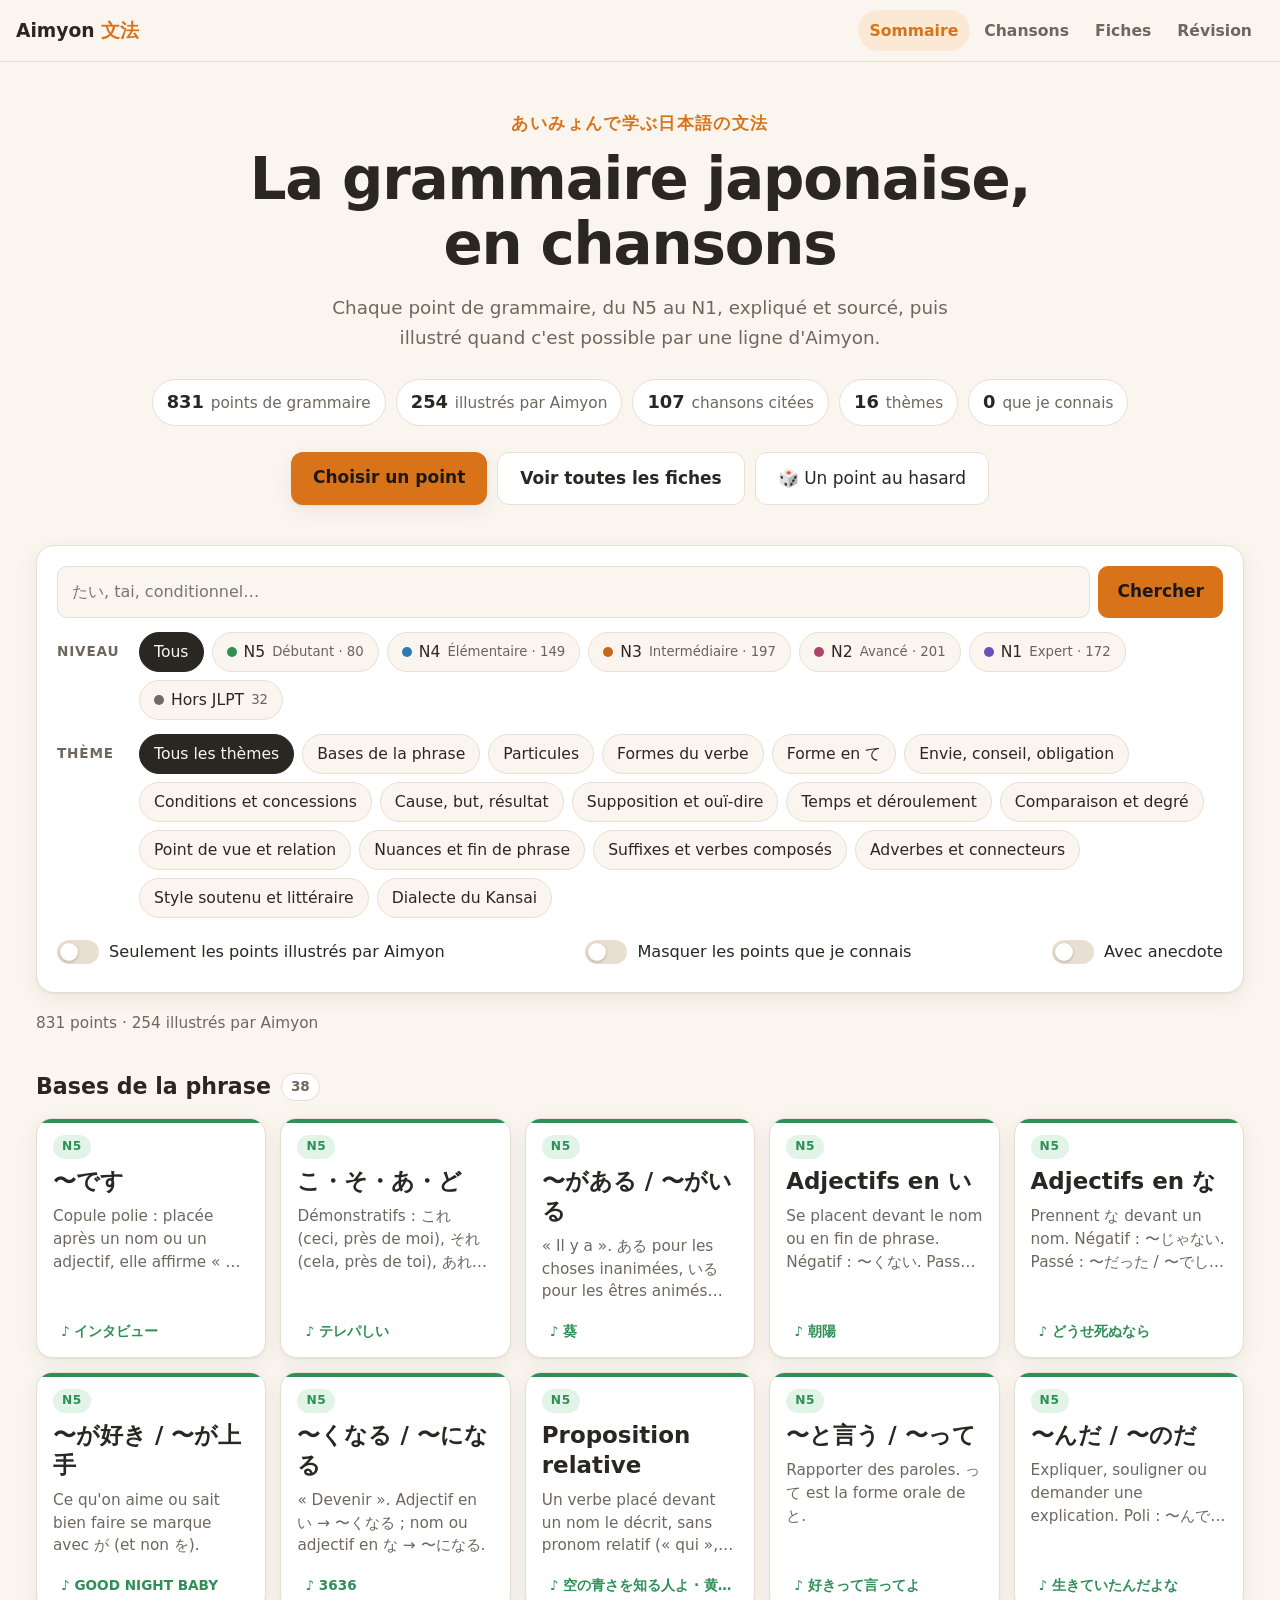
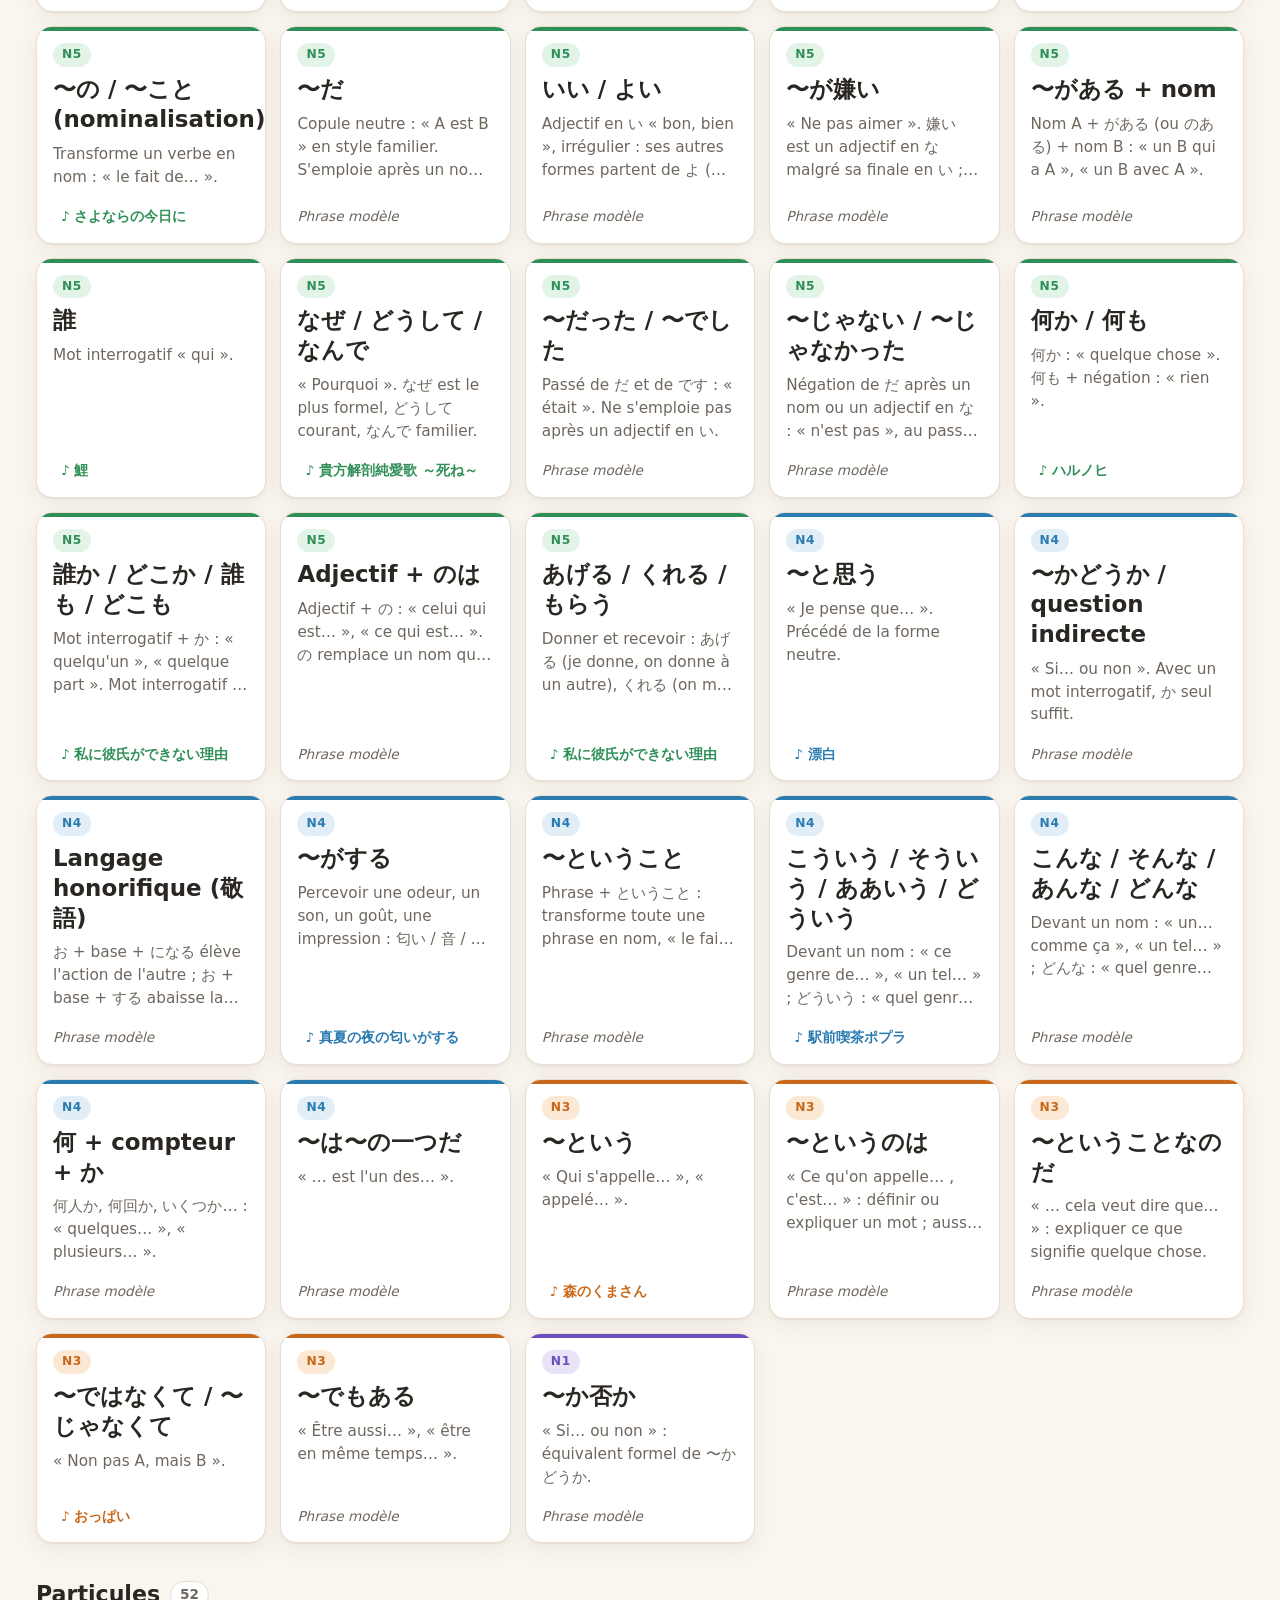
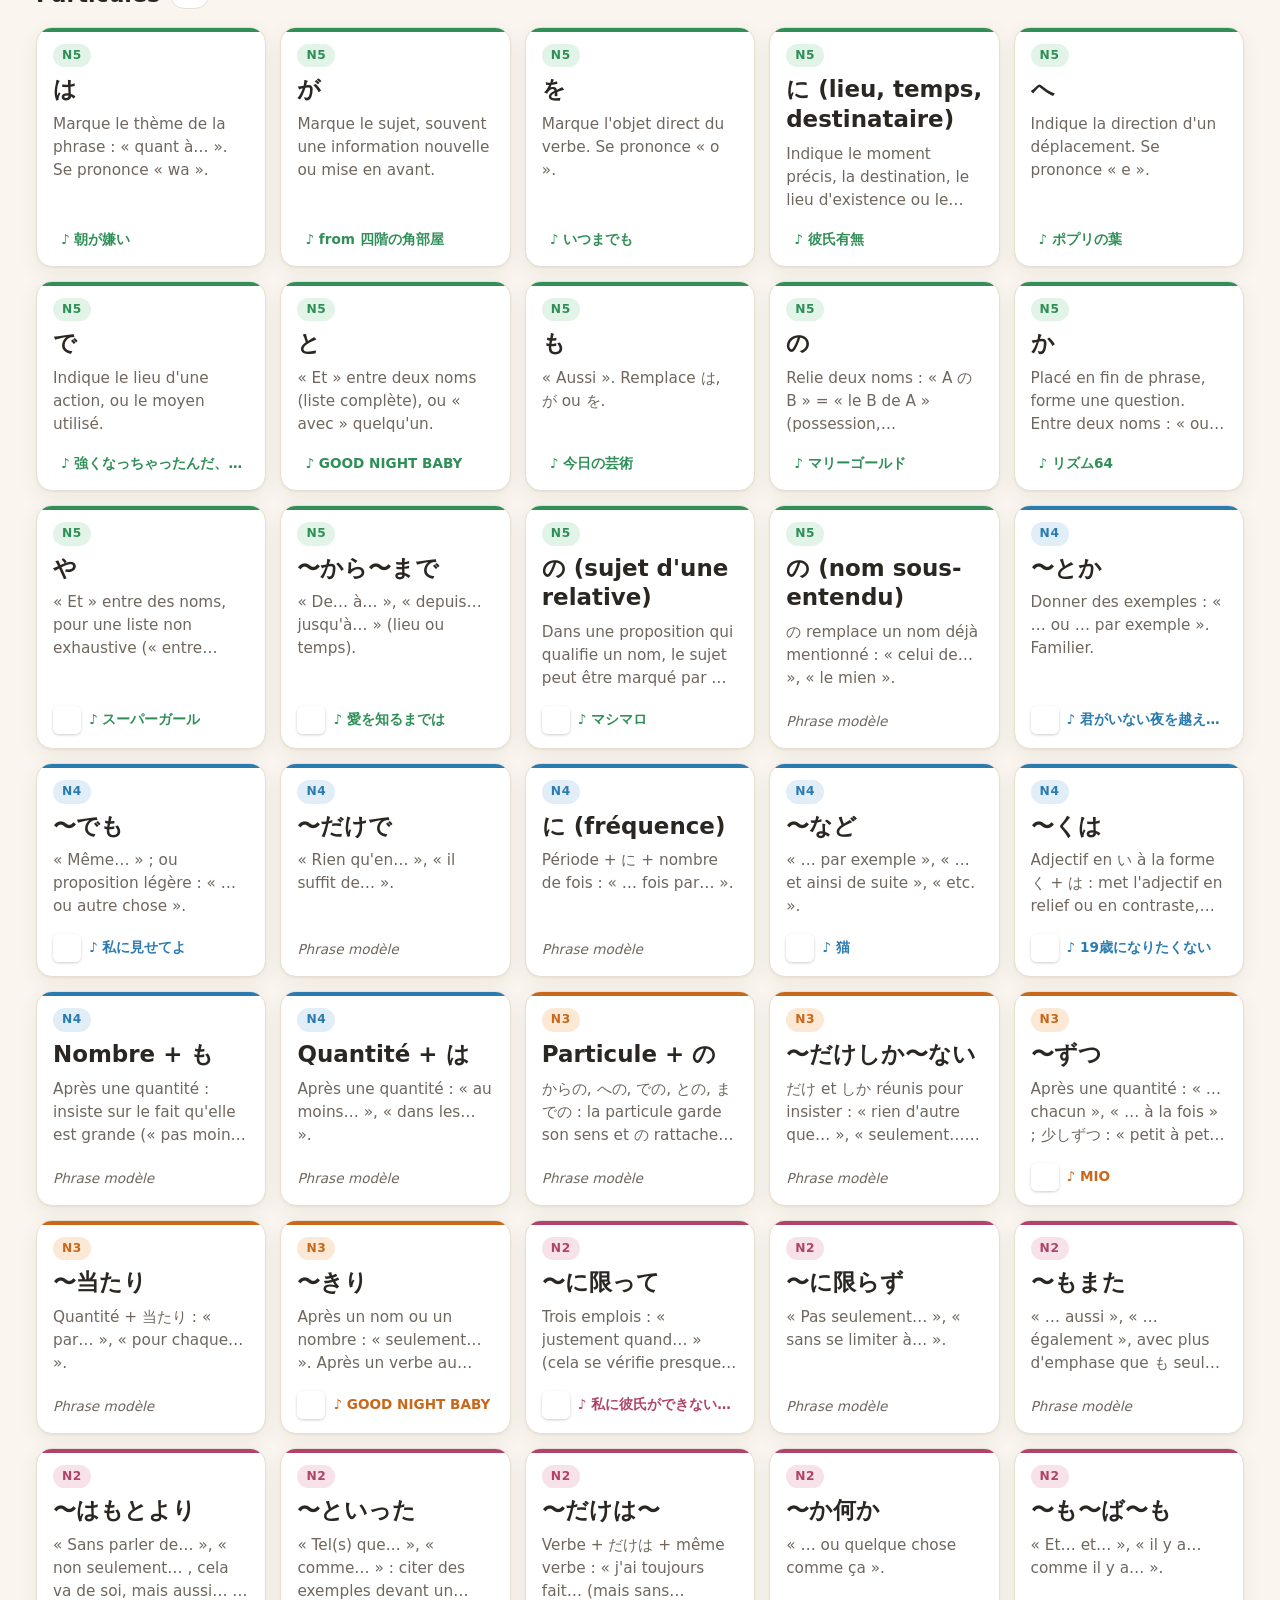
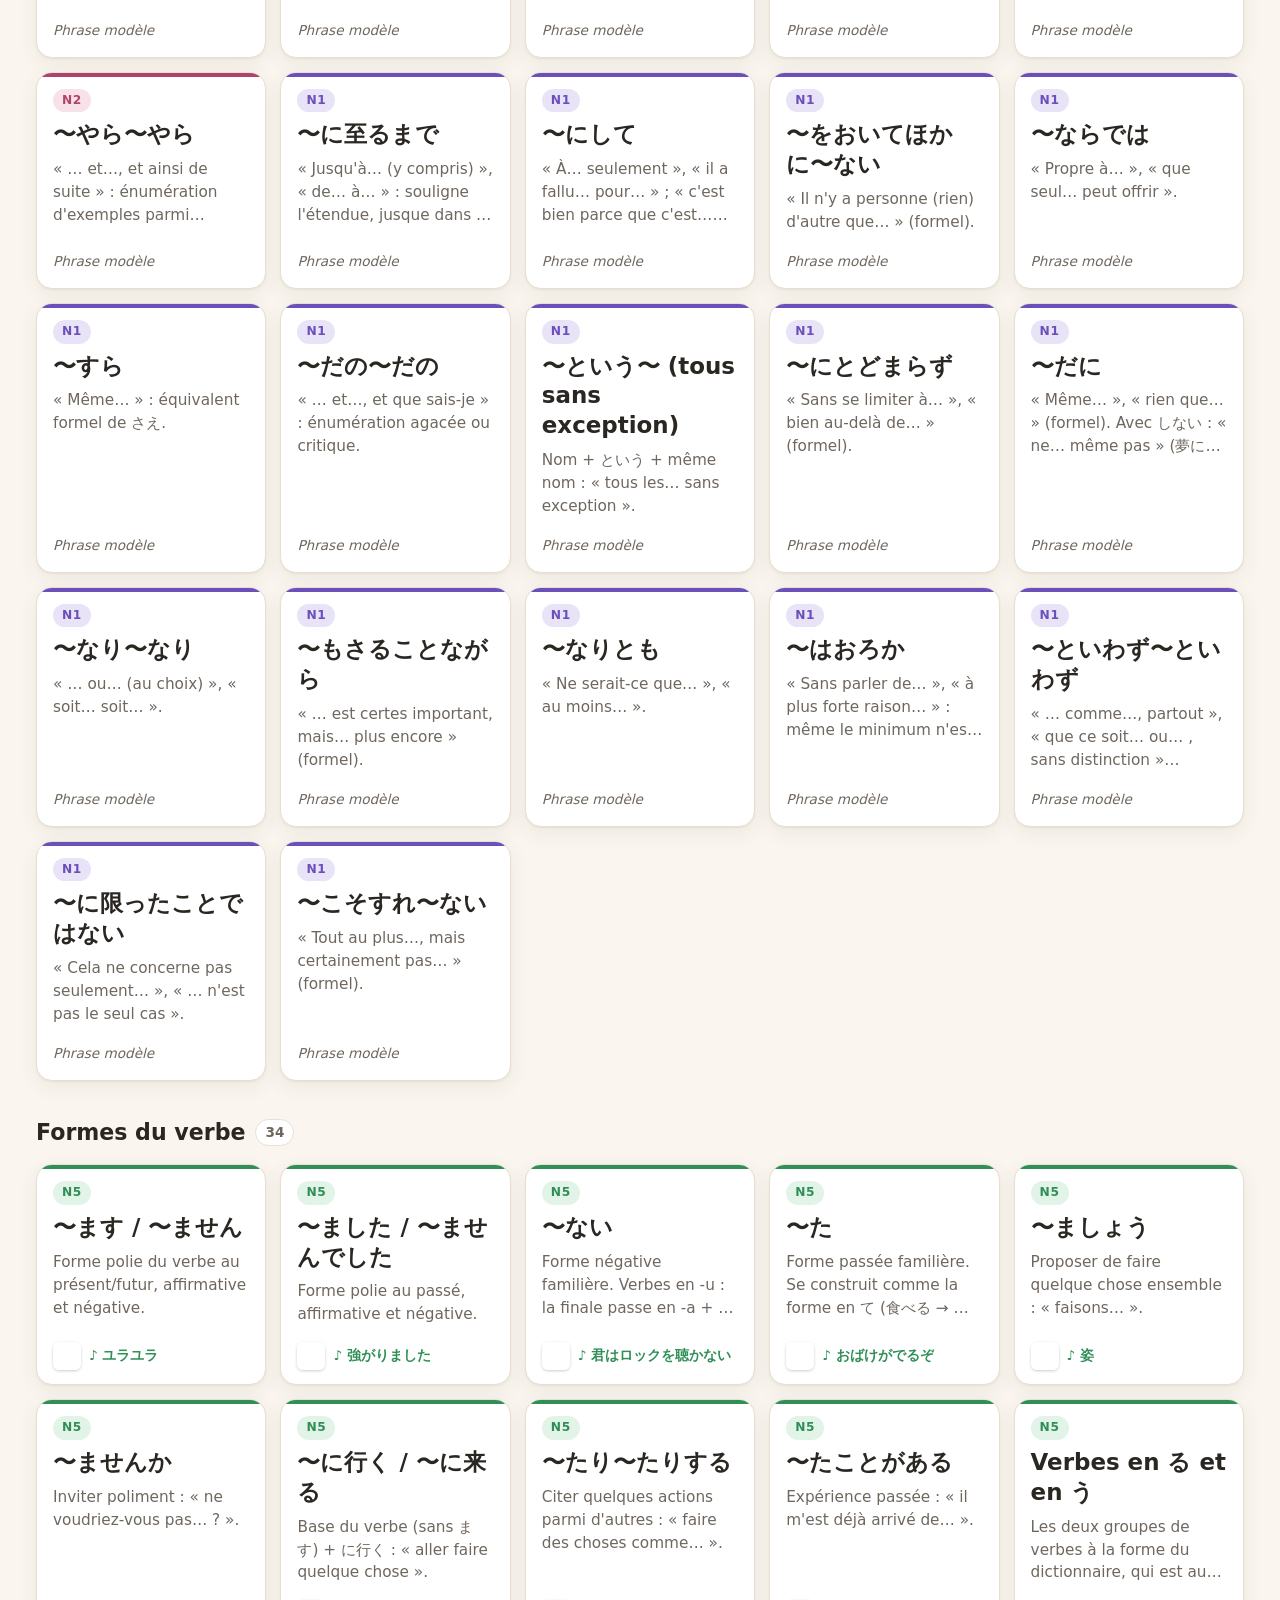
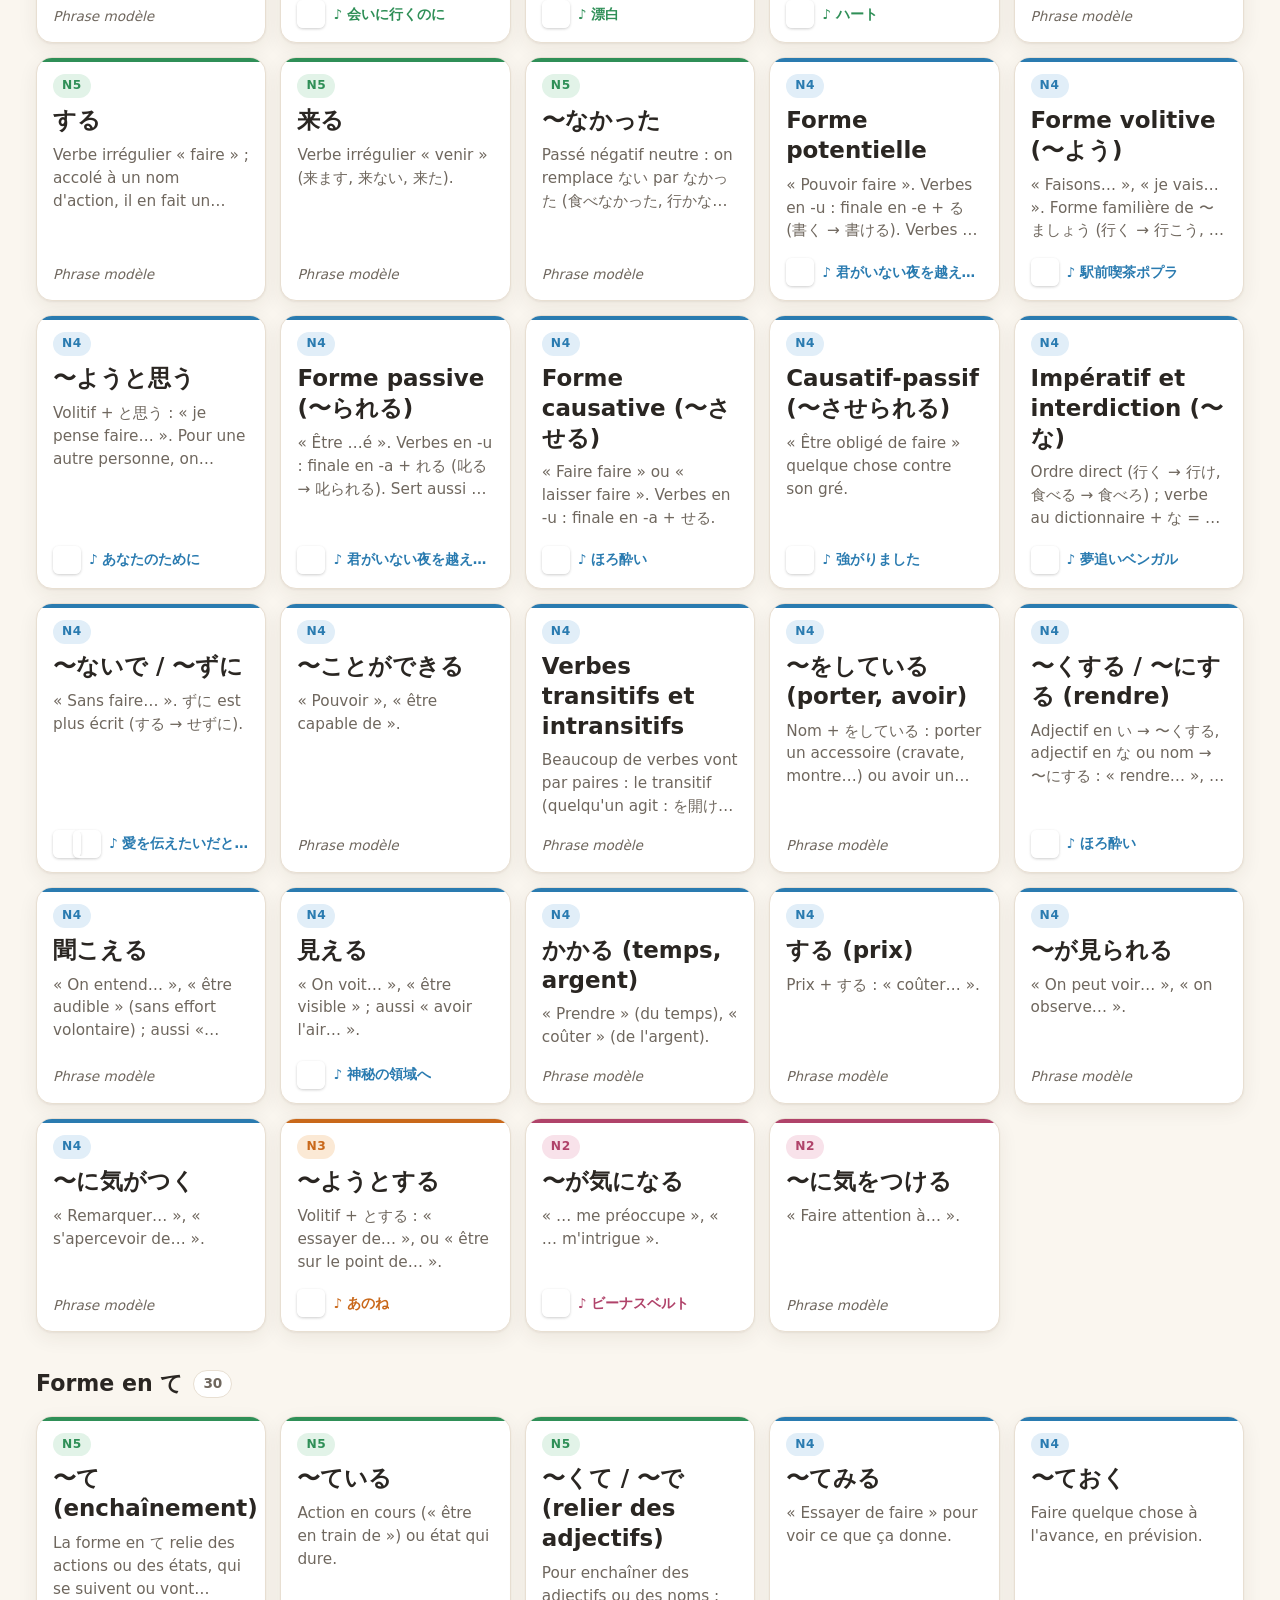
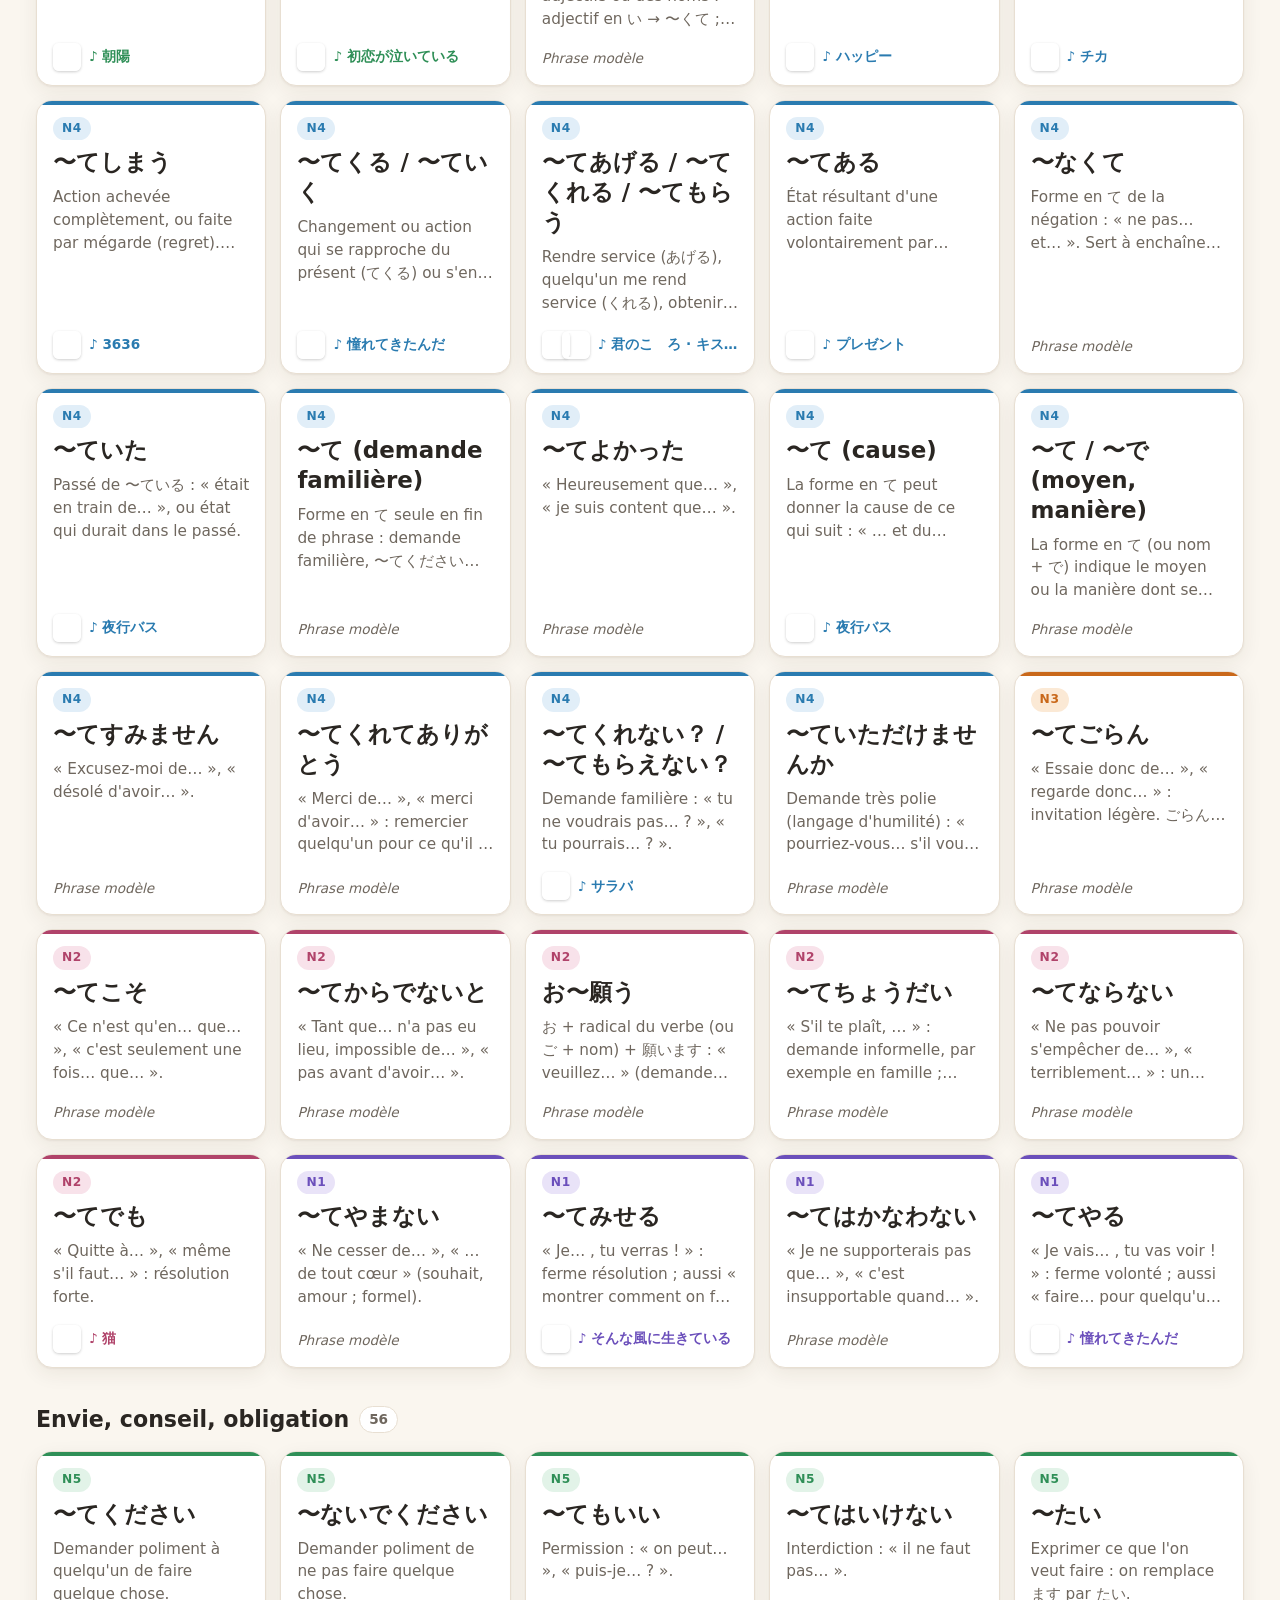
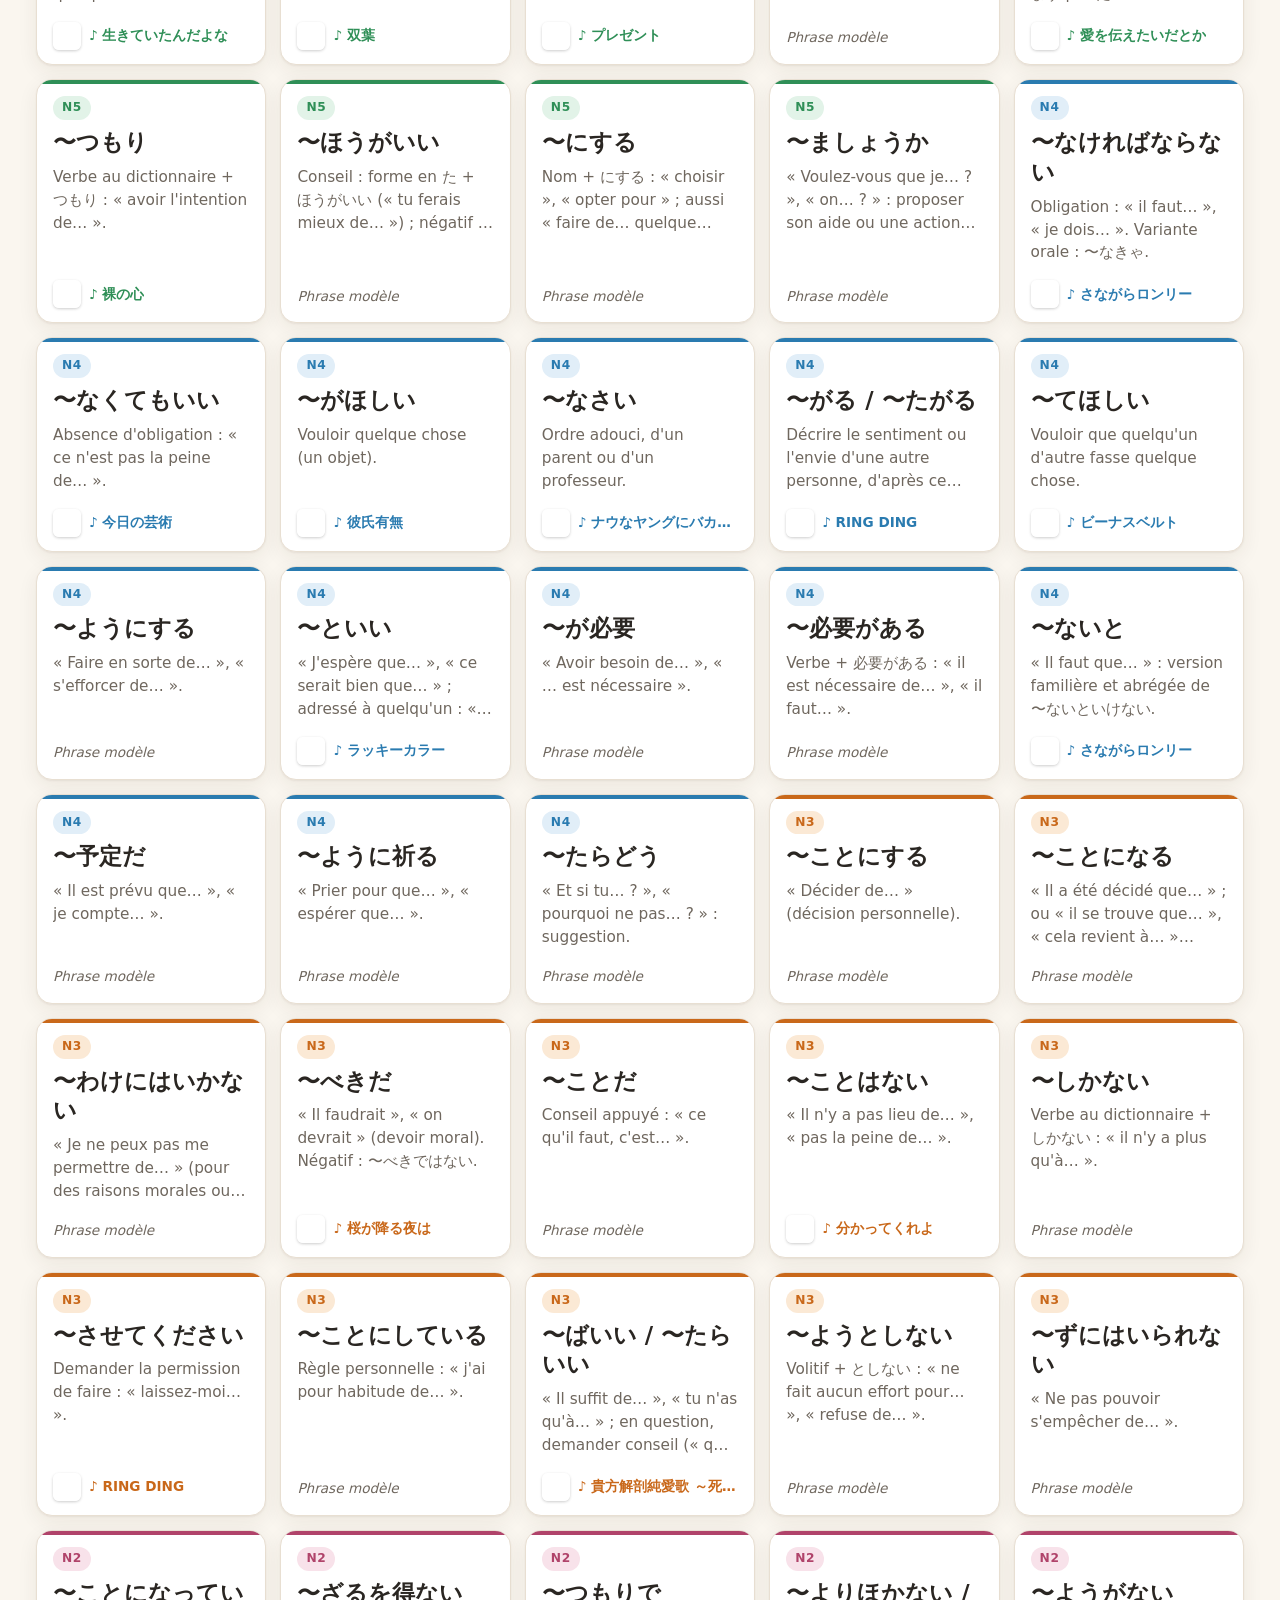
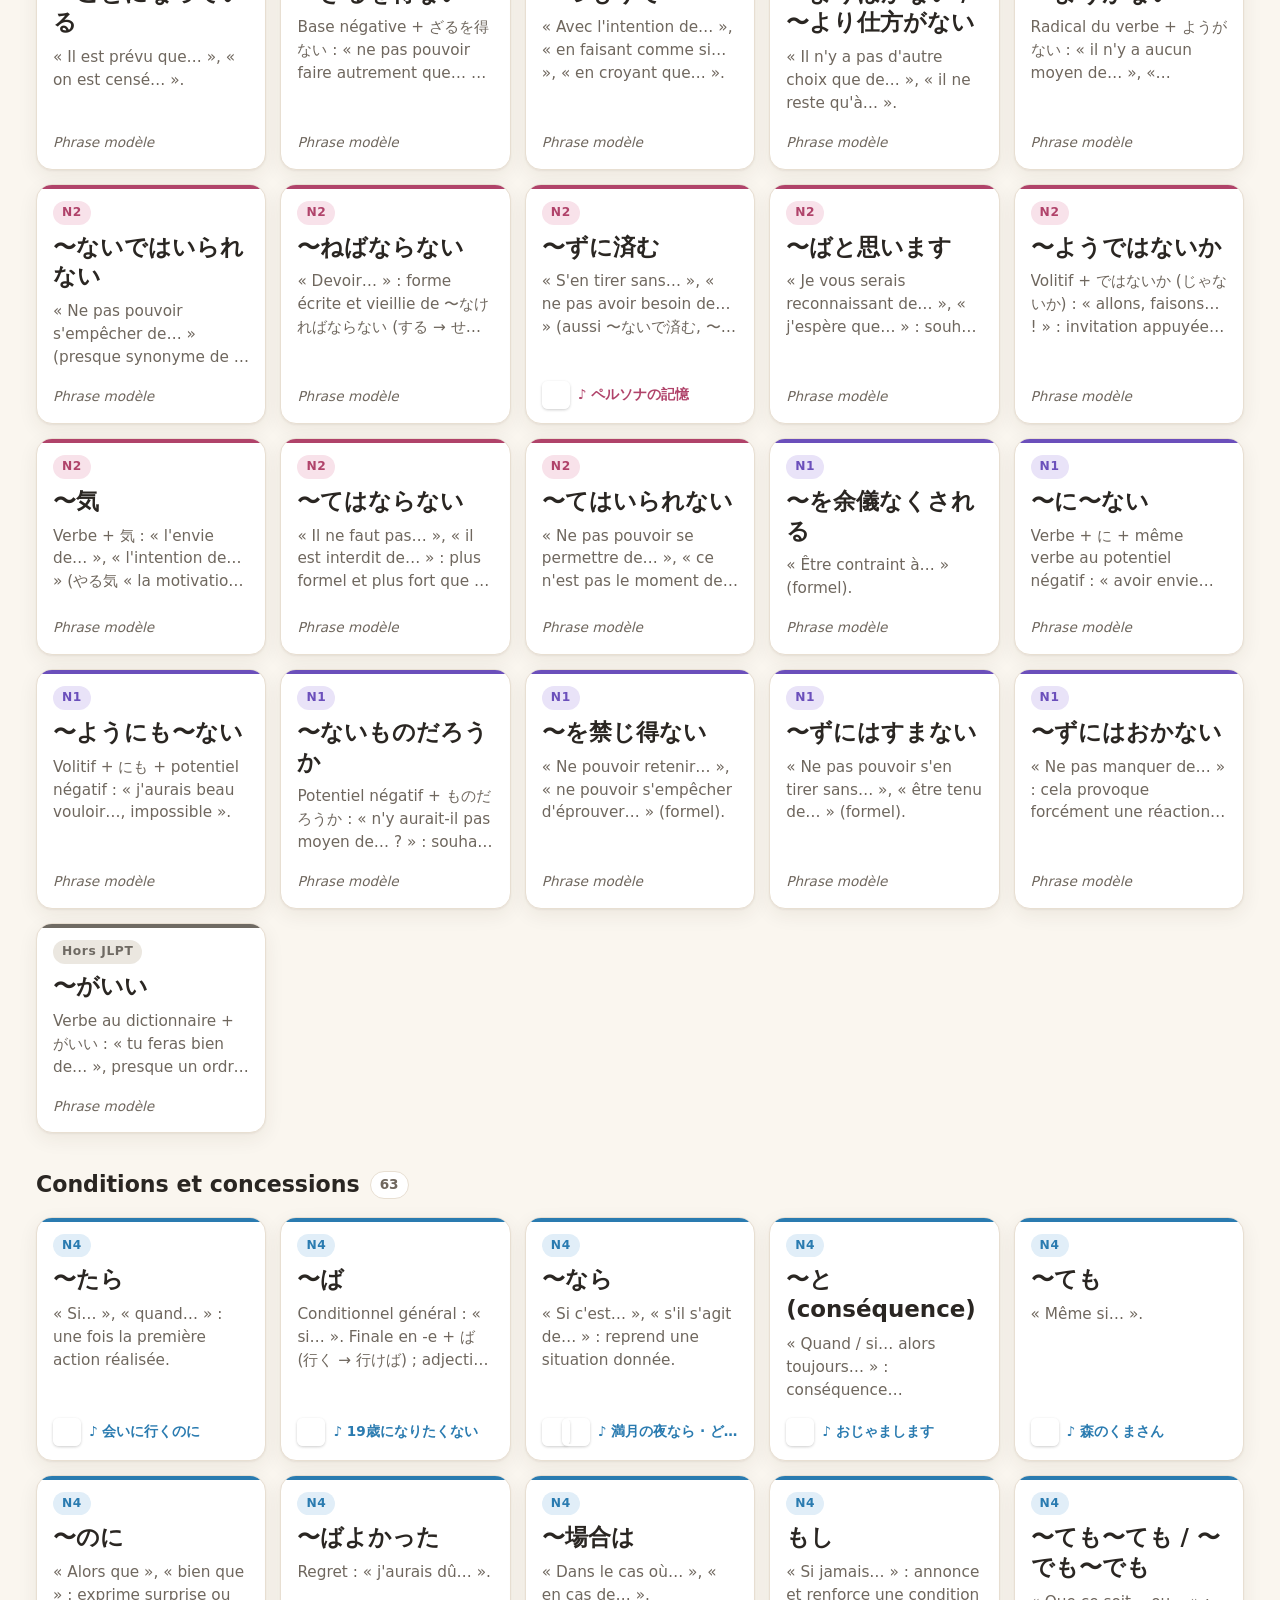
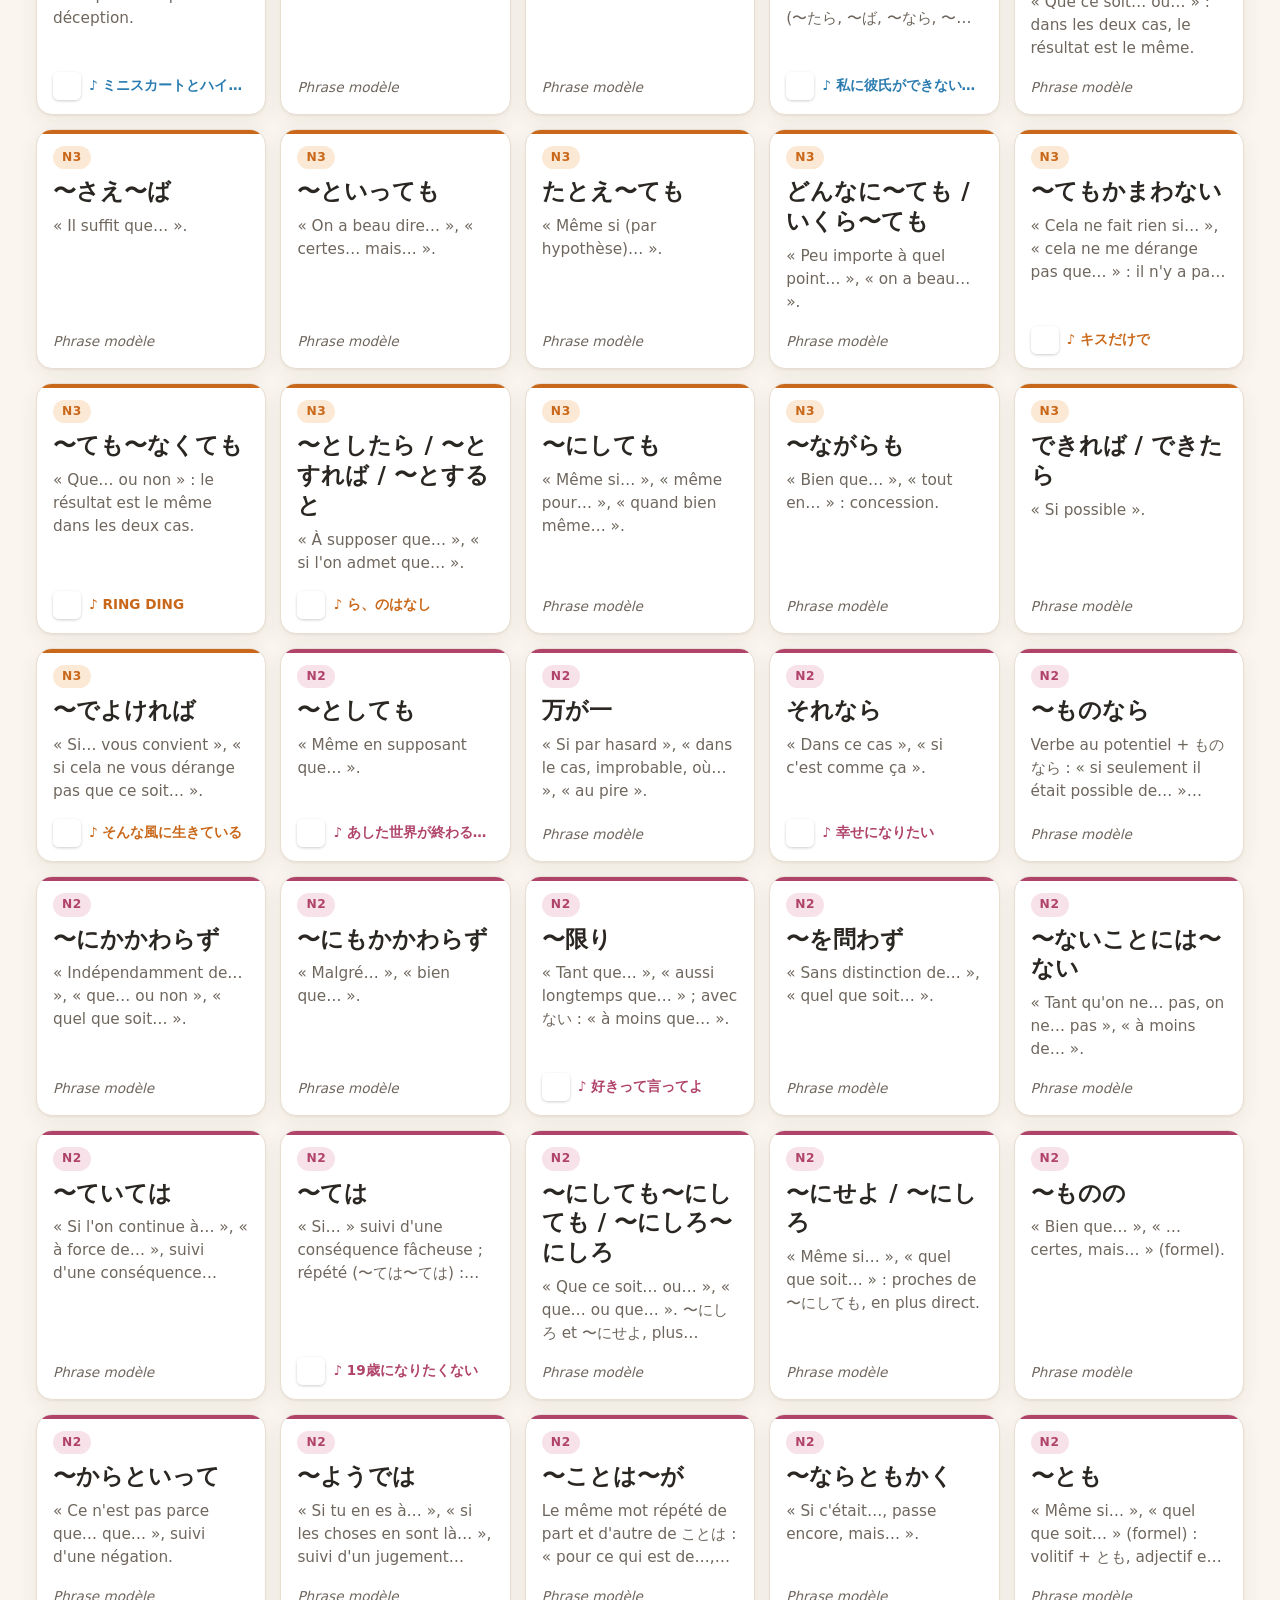
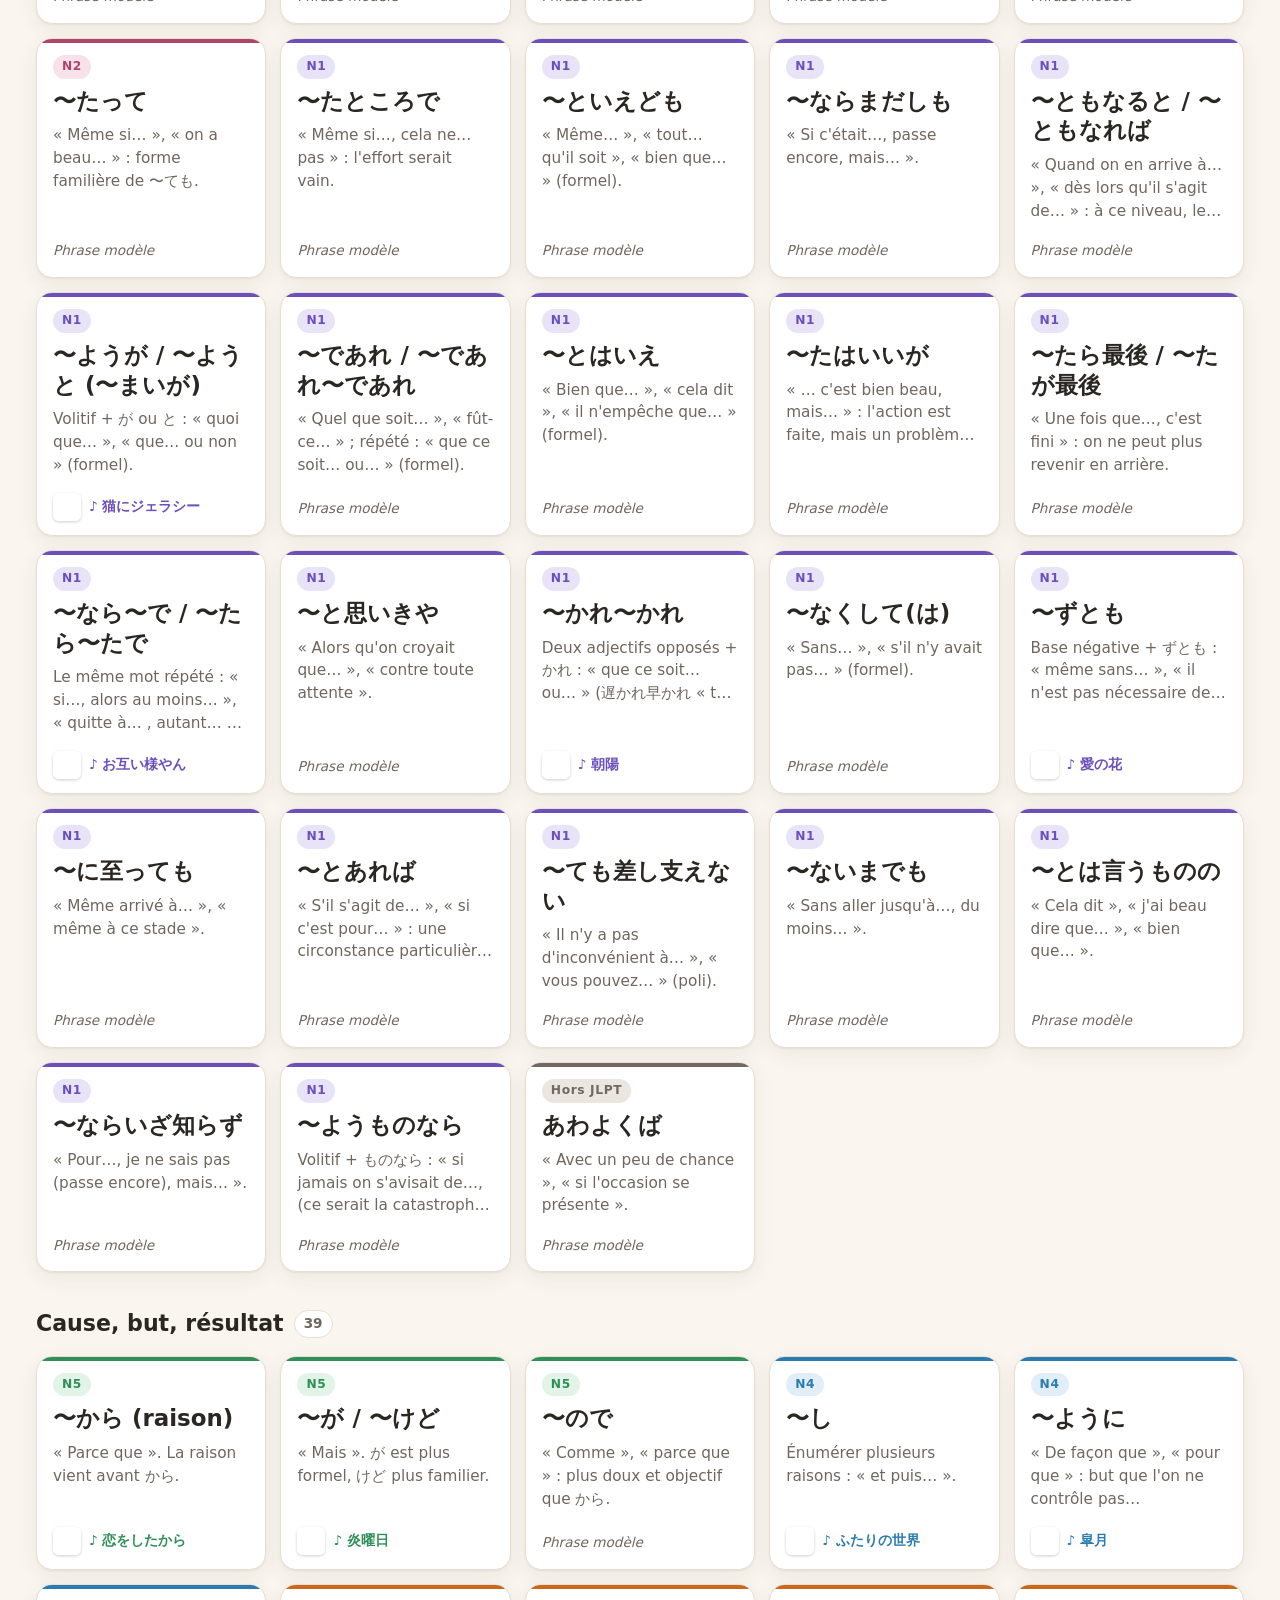
==== commit b2acb1f2: "Sommaire : interrupteur « Avec anecdote » Co-Authored-By: Claude Opus 5.5 <noreply@anthropic.com> Cl" ====
--- a/index.html
+++ b/index.html
@@ -62,6 +62,11 @@
           <span class="interrupteur-piste" aria-hidden="true"></span>
           Masquer les points que je connais
         </label>
+        <label class="interrupteur">
+          <input type="checkbox" id="filtre-anecdote">
+          <span class="interrupteur-piste" aria-hidden="true"></span>
+          Avec anecdote
+        </label>
         <button type="button" id="reinitialiser" class="lien-bouton" hidden>Tout réafficher</button>
       </div>
     </section>
@@ -86,6 +91,7 @@
   <script src="data-n1.js"></script>
   <script src="data-hors-jlpt.js"></script>
   <script src="data-pochettes.js"></script>
+  <script src="data-anecdotes.js"></script>
   <script src="data-categories.js"></script>
   <script src="data-lectures.js"></script>
   <script src="data-details.js"></script>
--- a/style.css
+++ b/style.css
@@ -597,3 +597,10 @@
 
 /* Un élément marqué « hidden » reste caché, même si une règle lui donne un display */
 [hidden] { display: none !important; }
+
+/* Anecdote sur la page Chansons */
+.chanson-anecdote { flex: none; font-size: 1.05rem; }
+.anecdote-chanson { margin: 12px 0 6px; padding: 12px 14px; border-radius: 12px; background: var(--accent-doux); }
+.anecdote-chanson p { margin: 6px 0; font-size: 0.95rem; line-height: 1.55; }
+.anecdote-chanson .etiquette { background: var(--carte); margin: 0 0 4px; }
+.anecdote-chanson .sources { font-size: 0.82rem; }
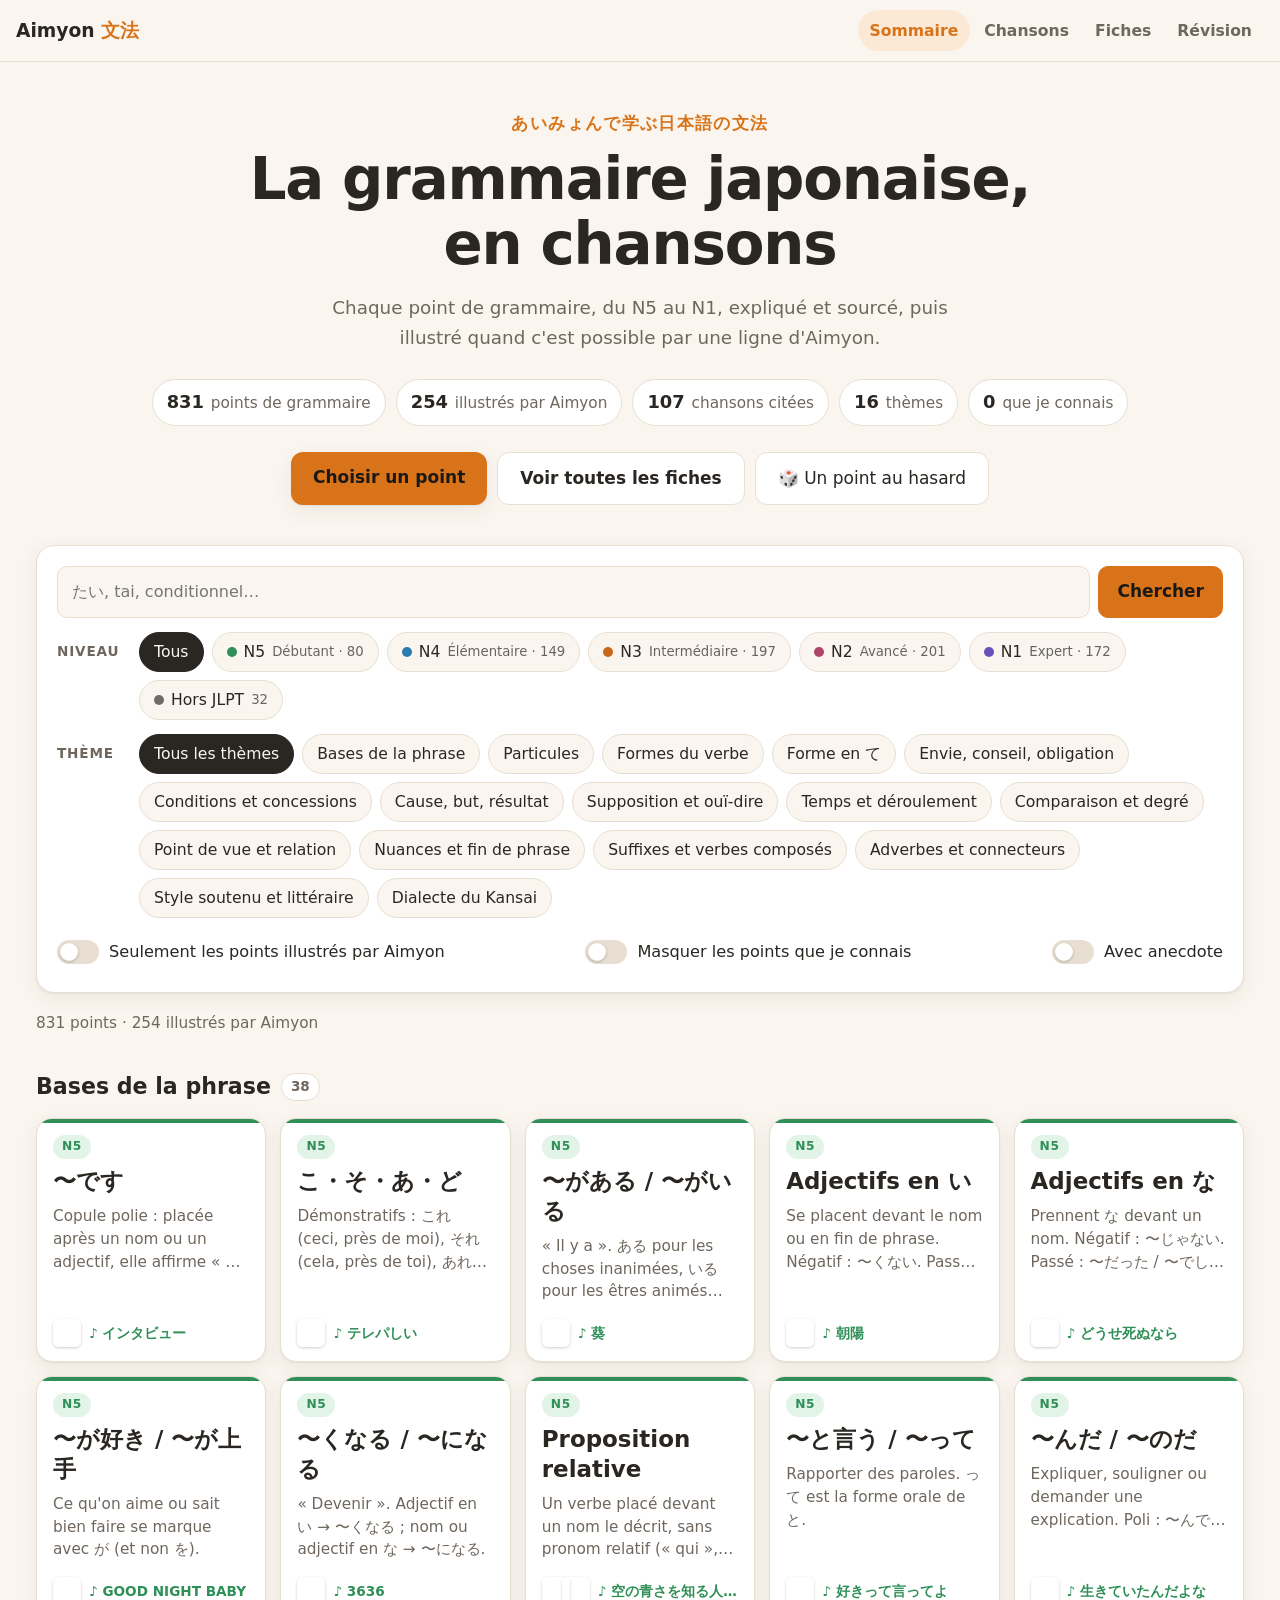
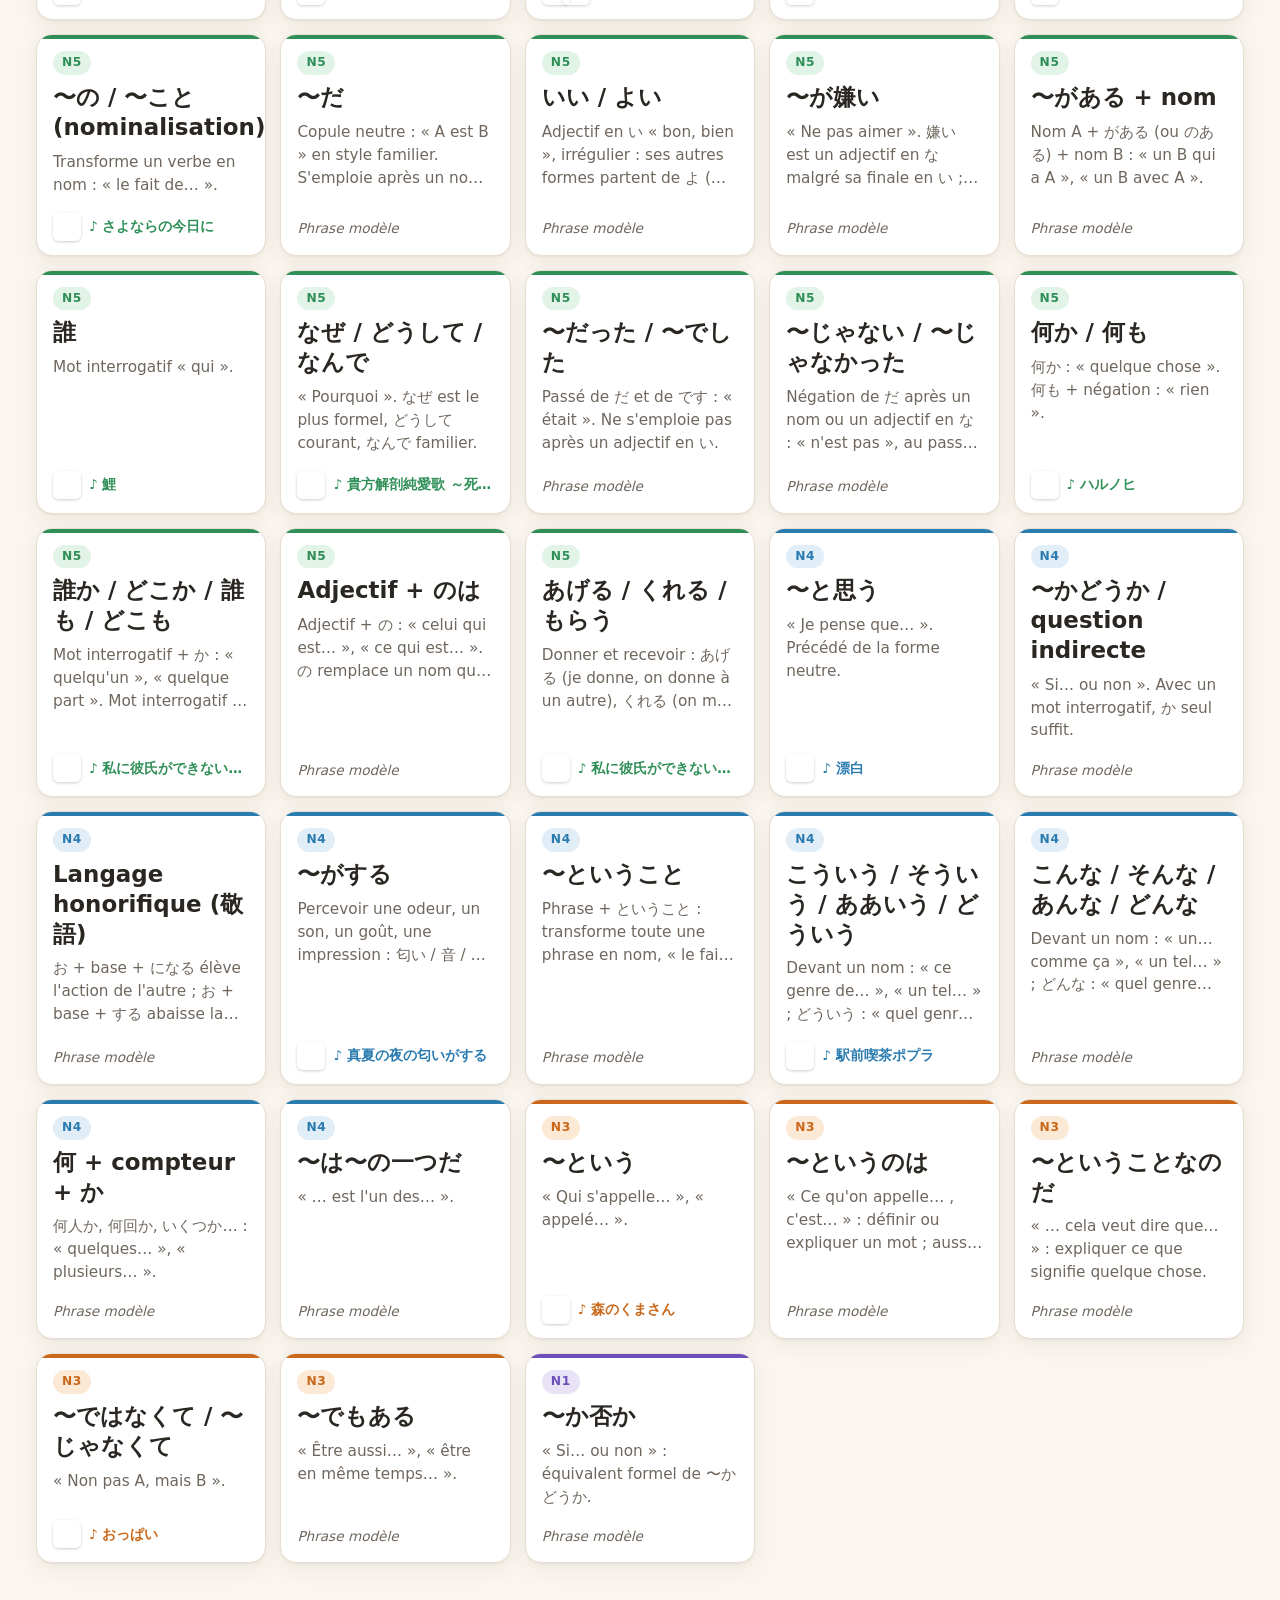
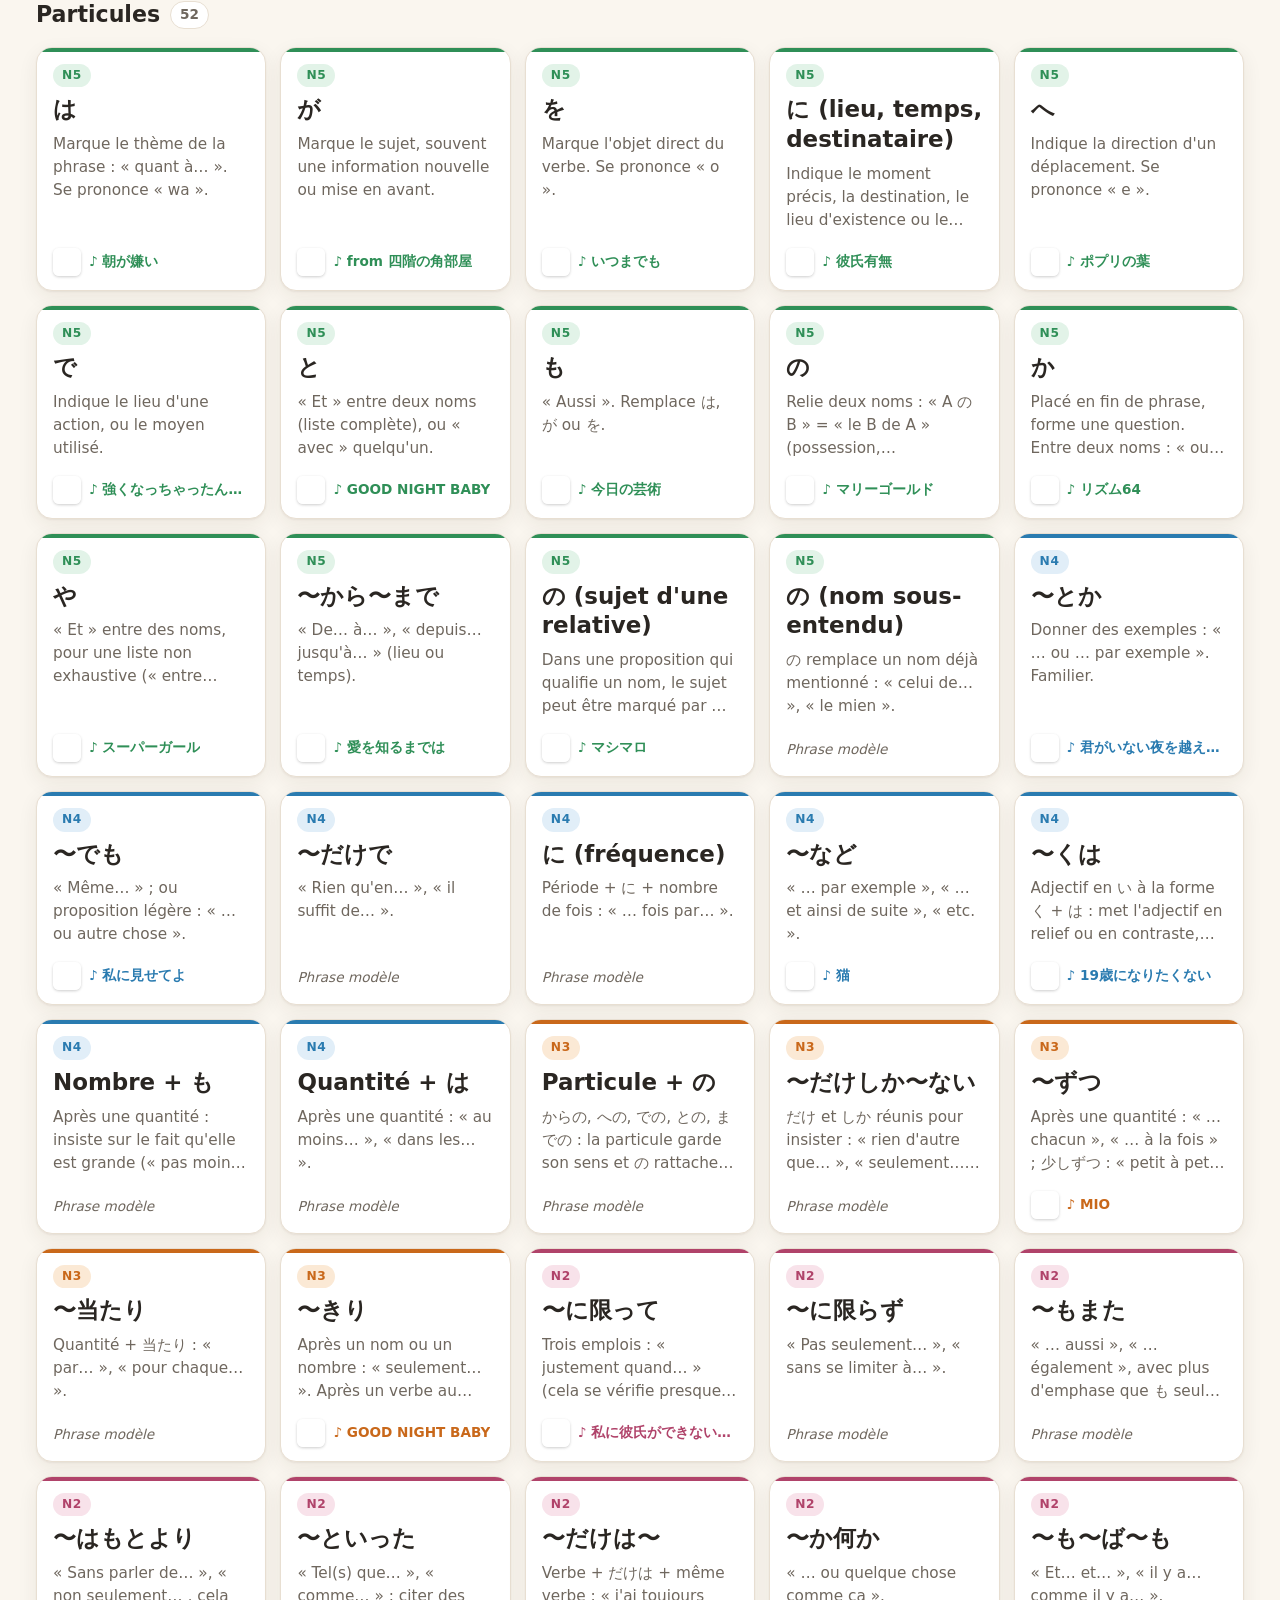
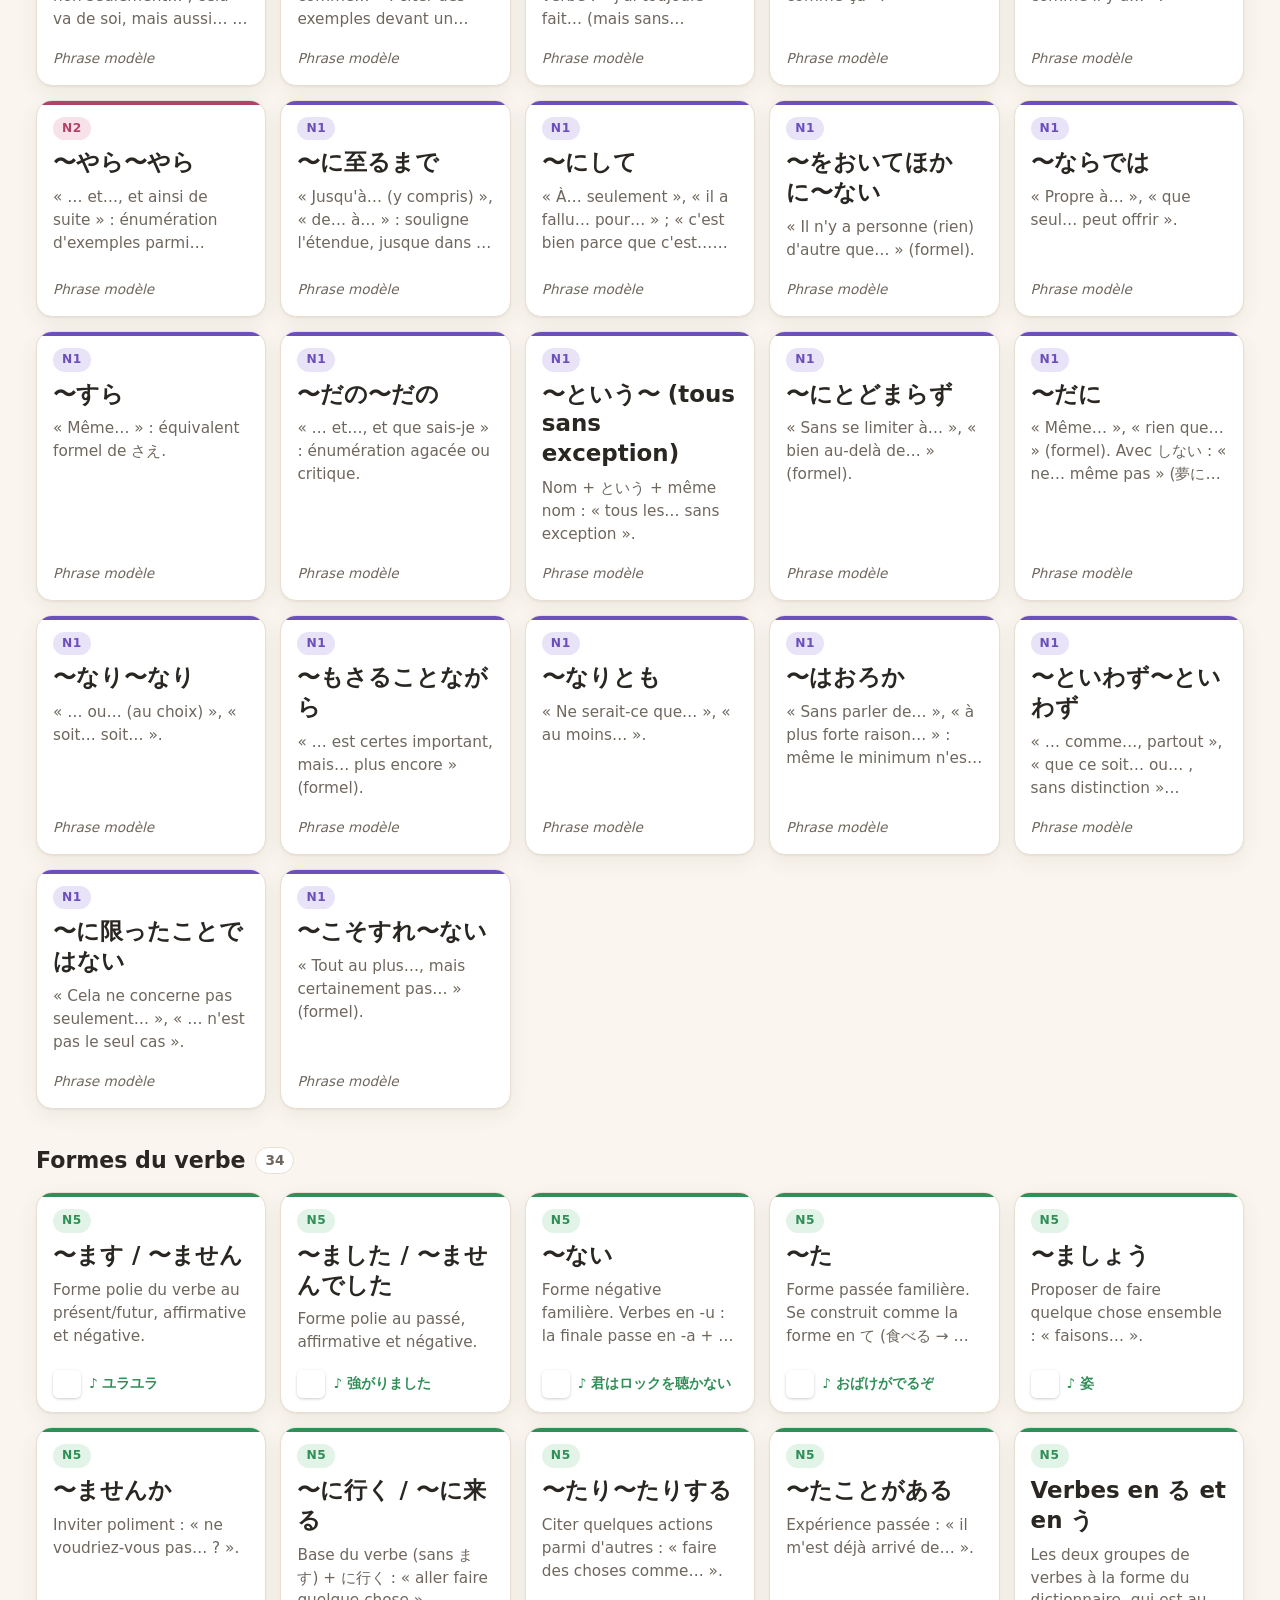
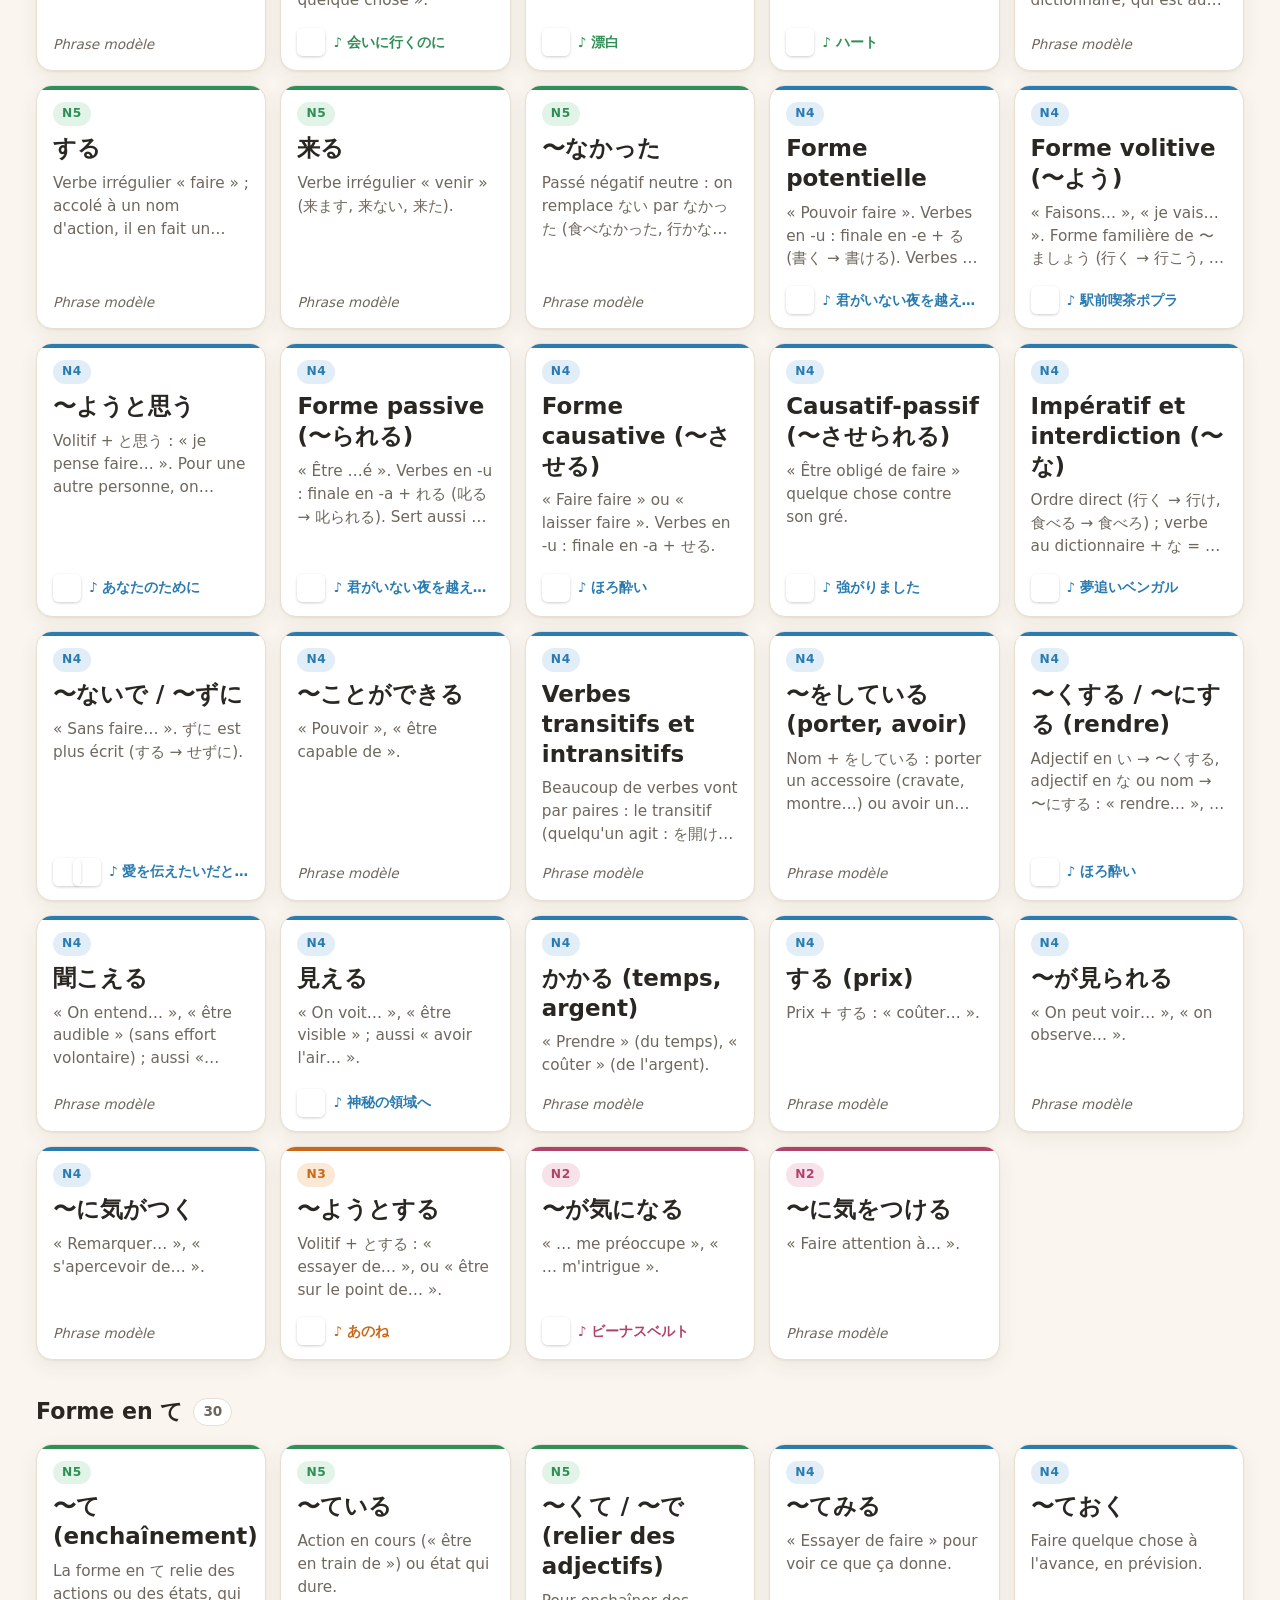
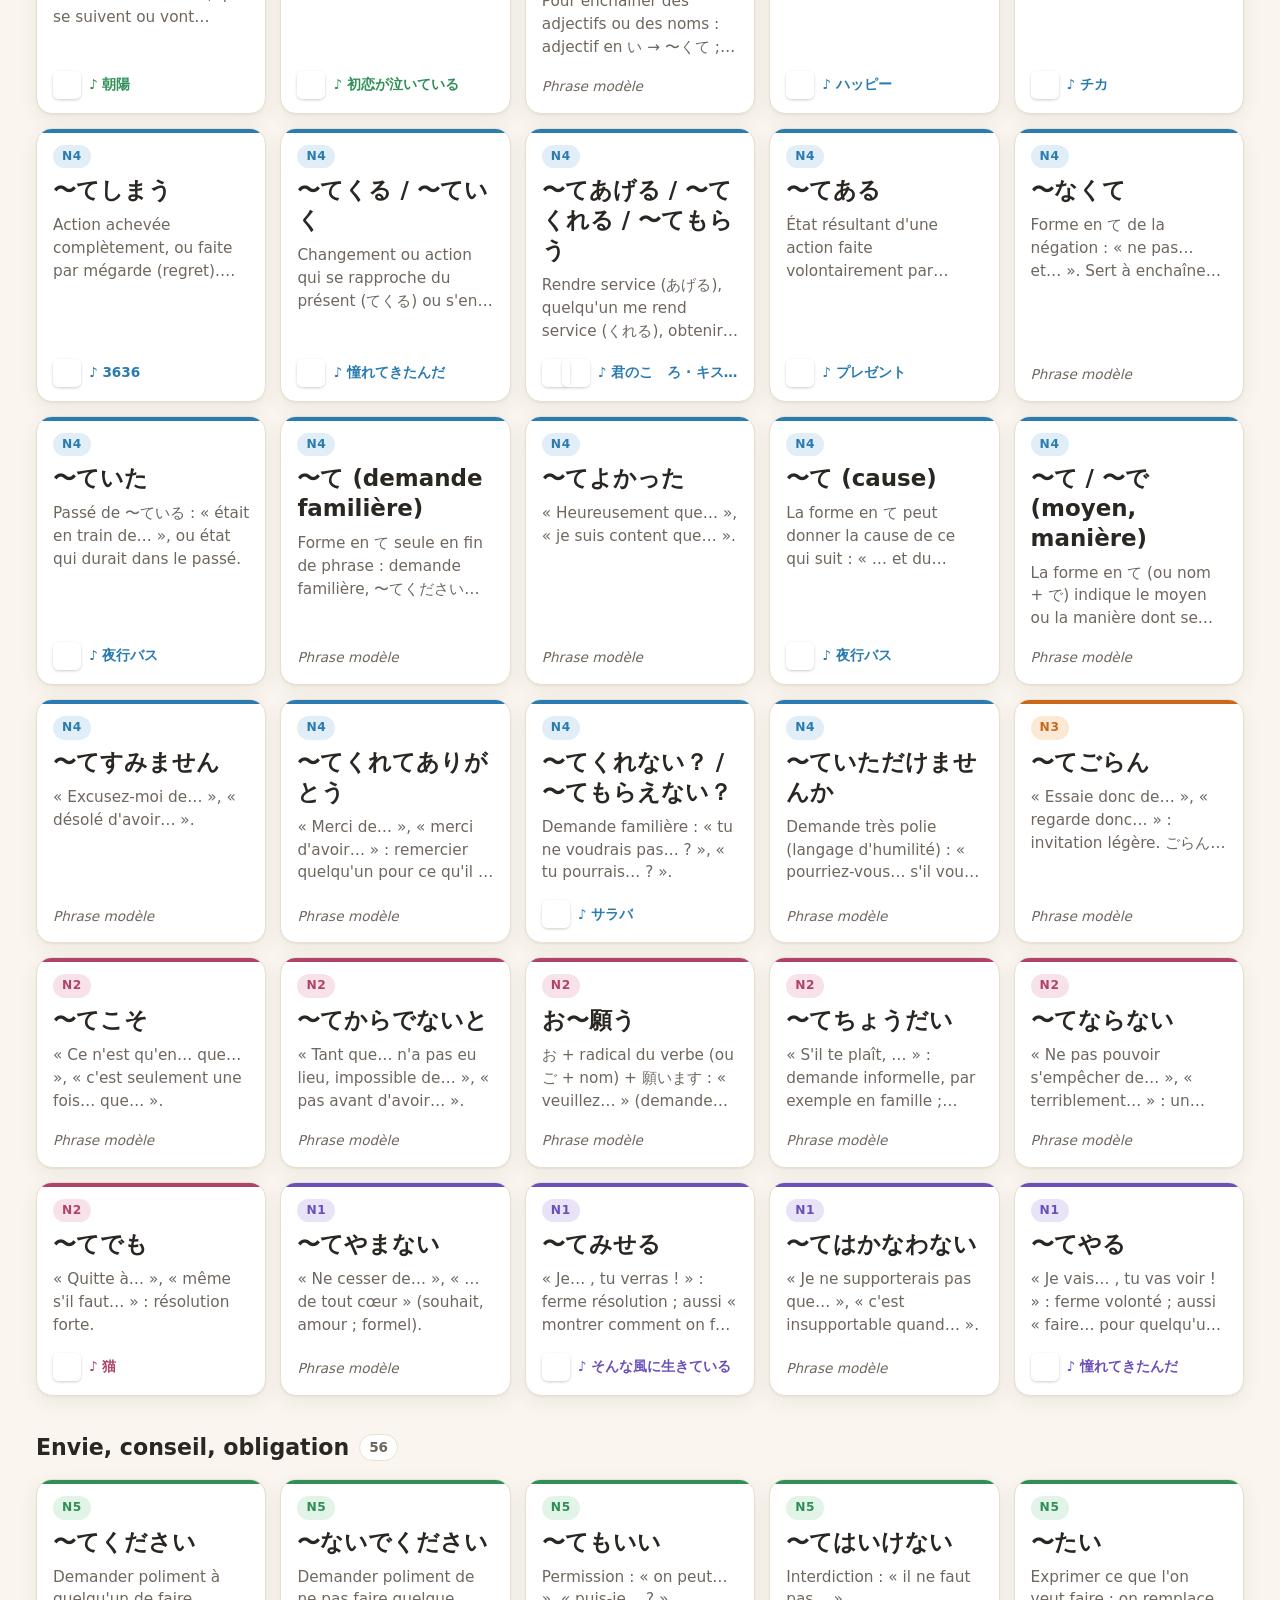
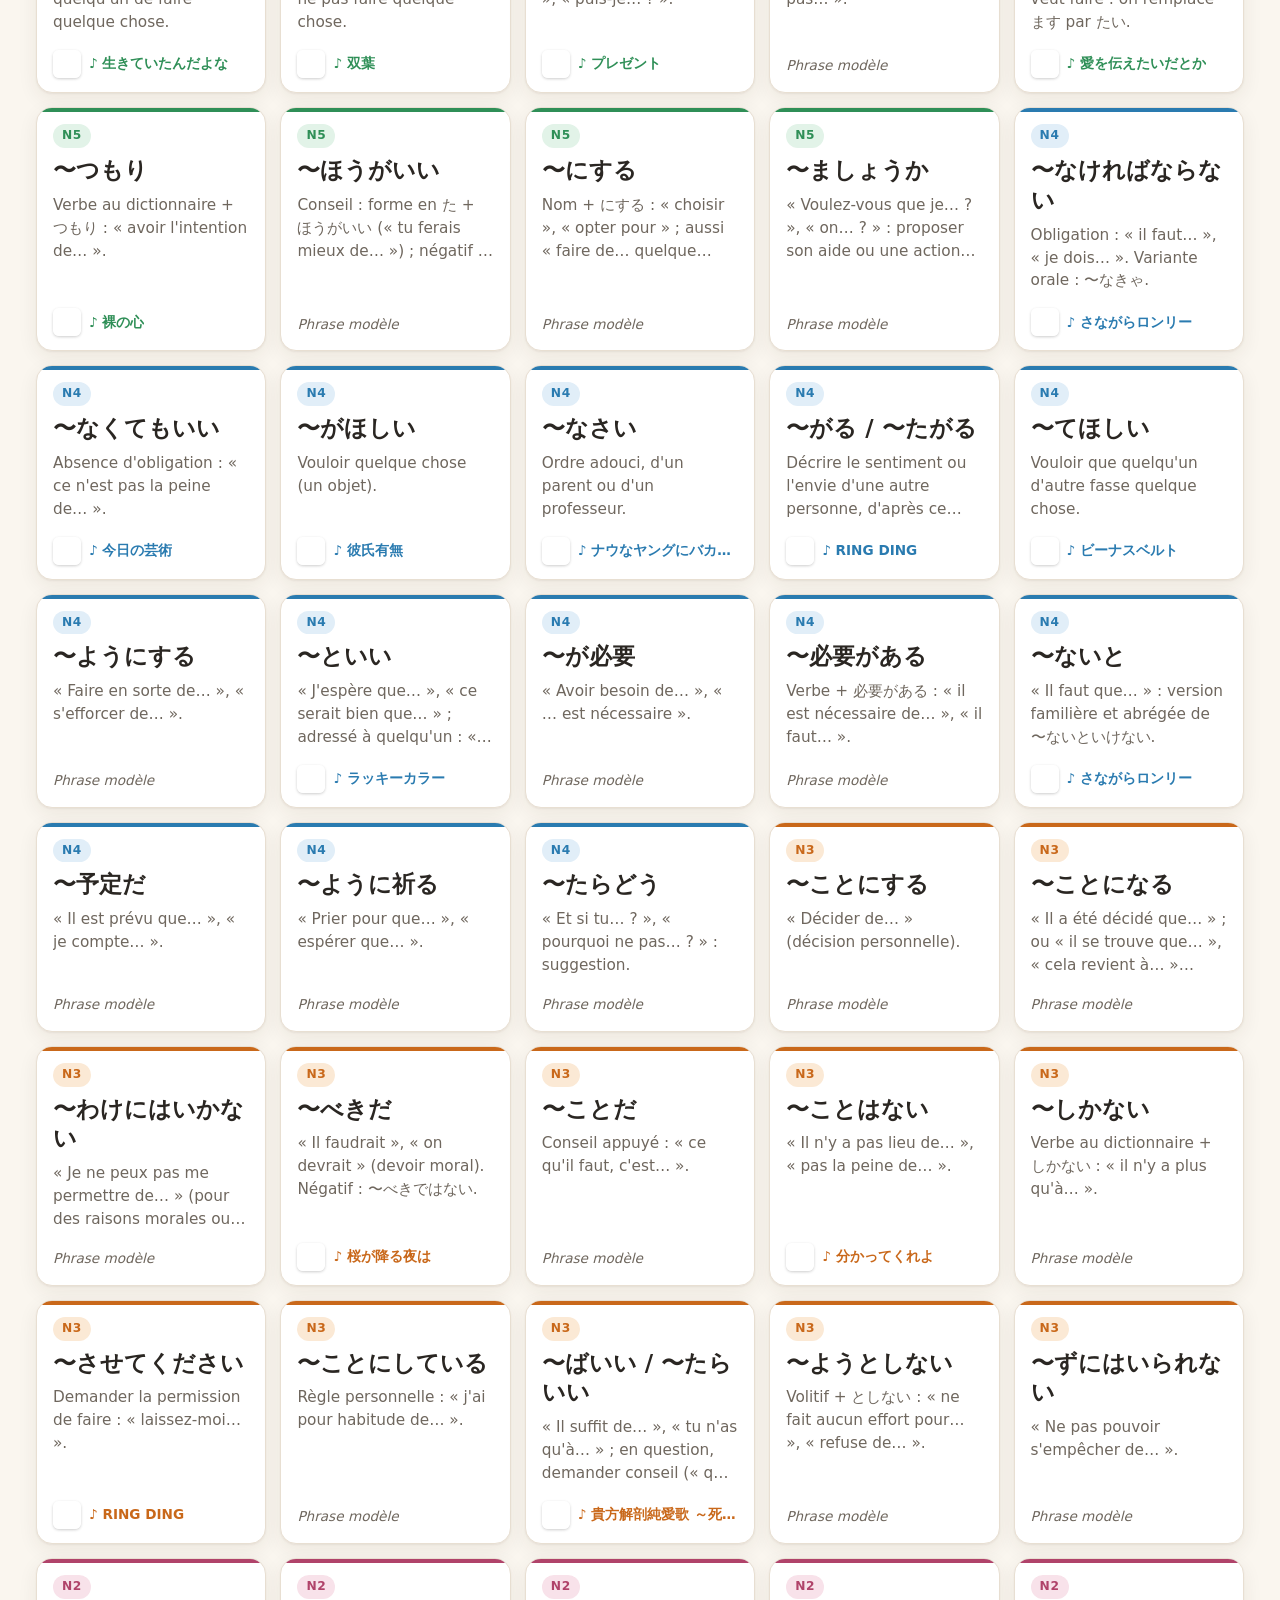
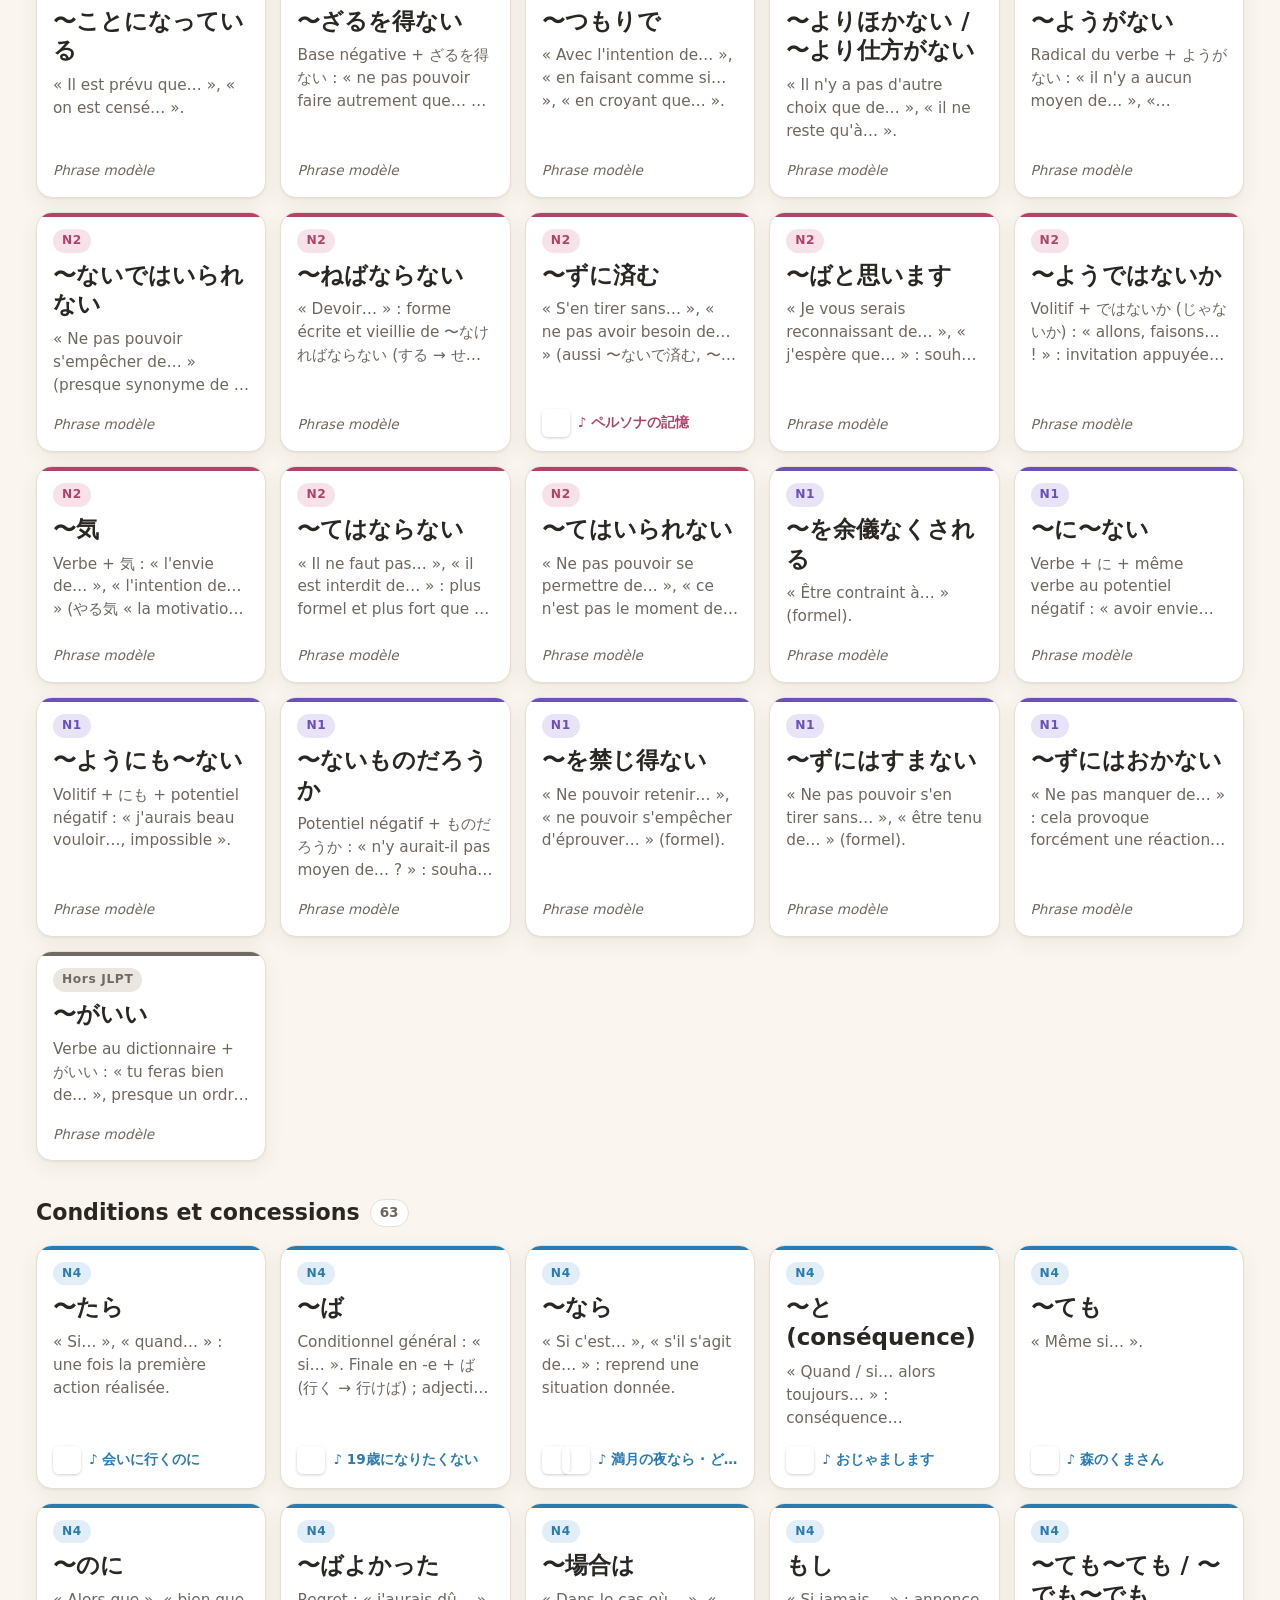
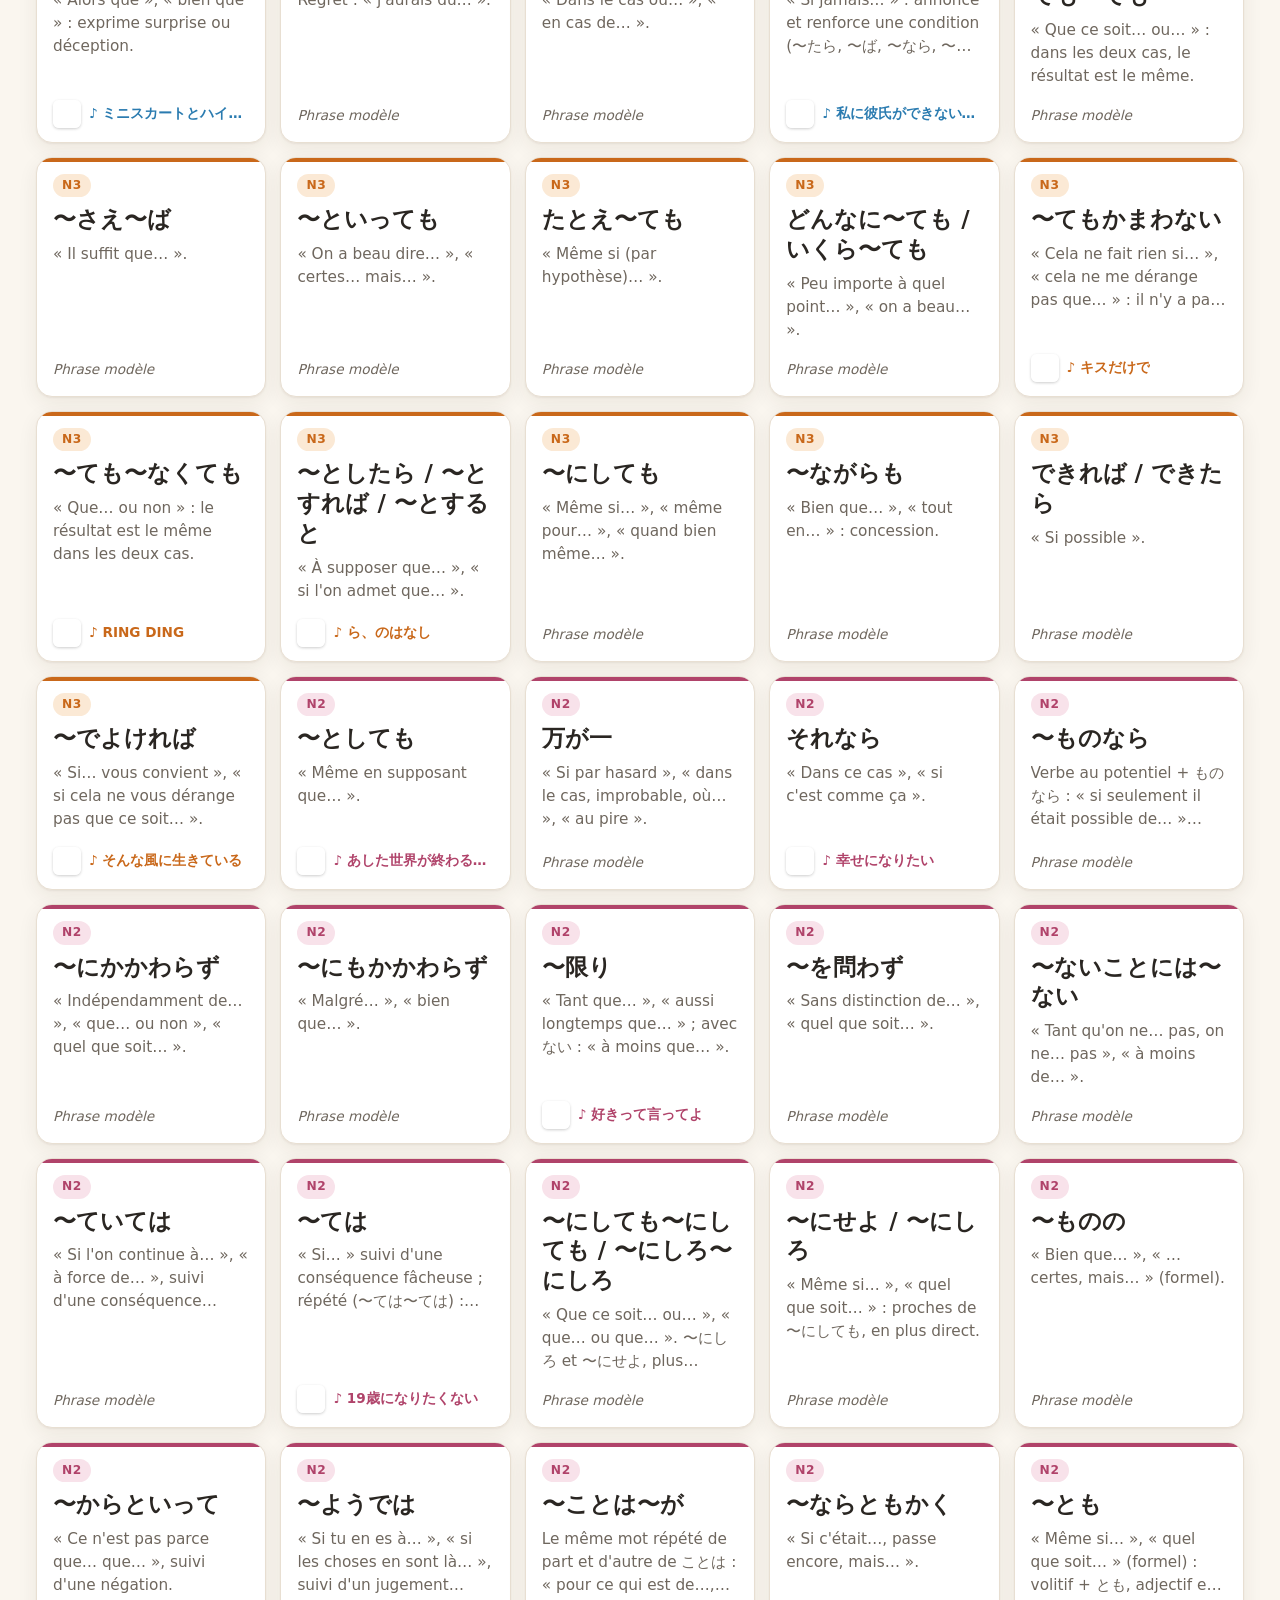
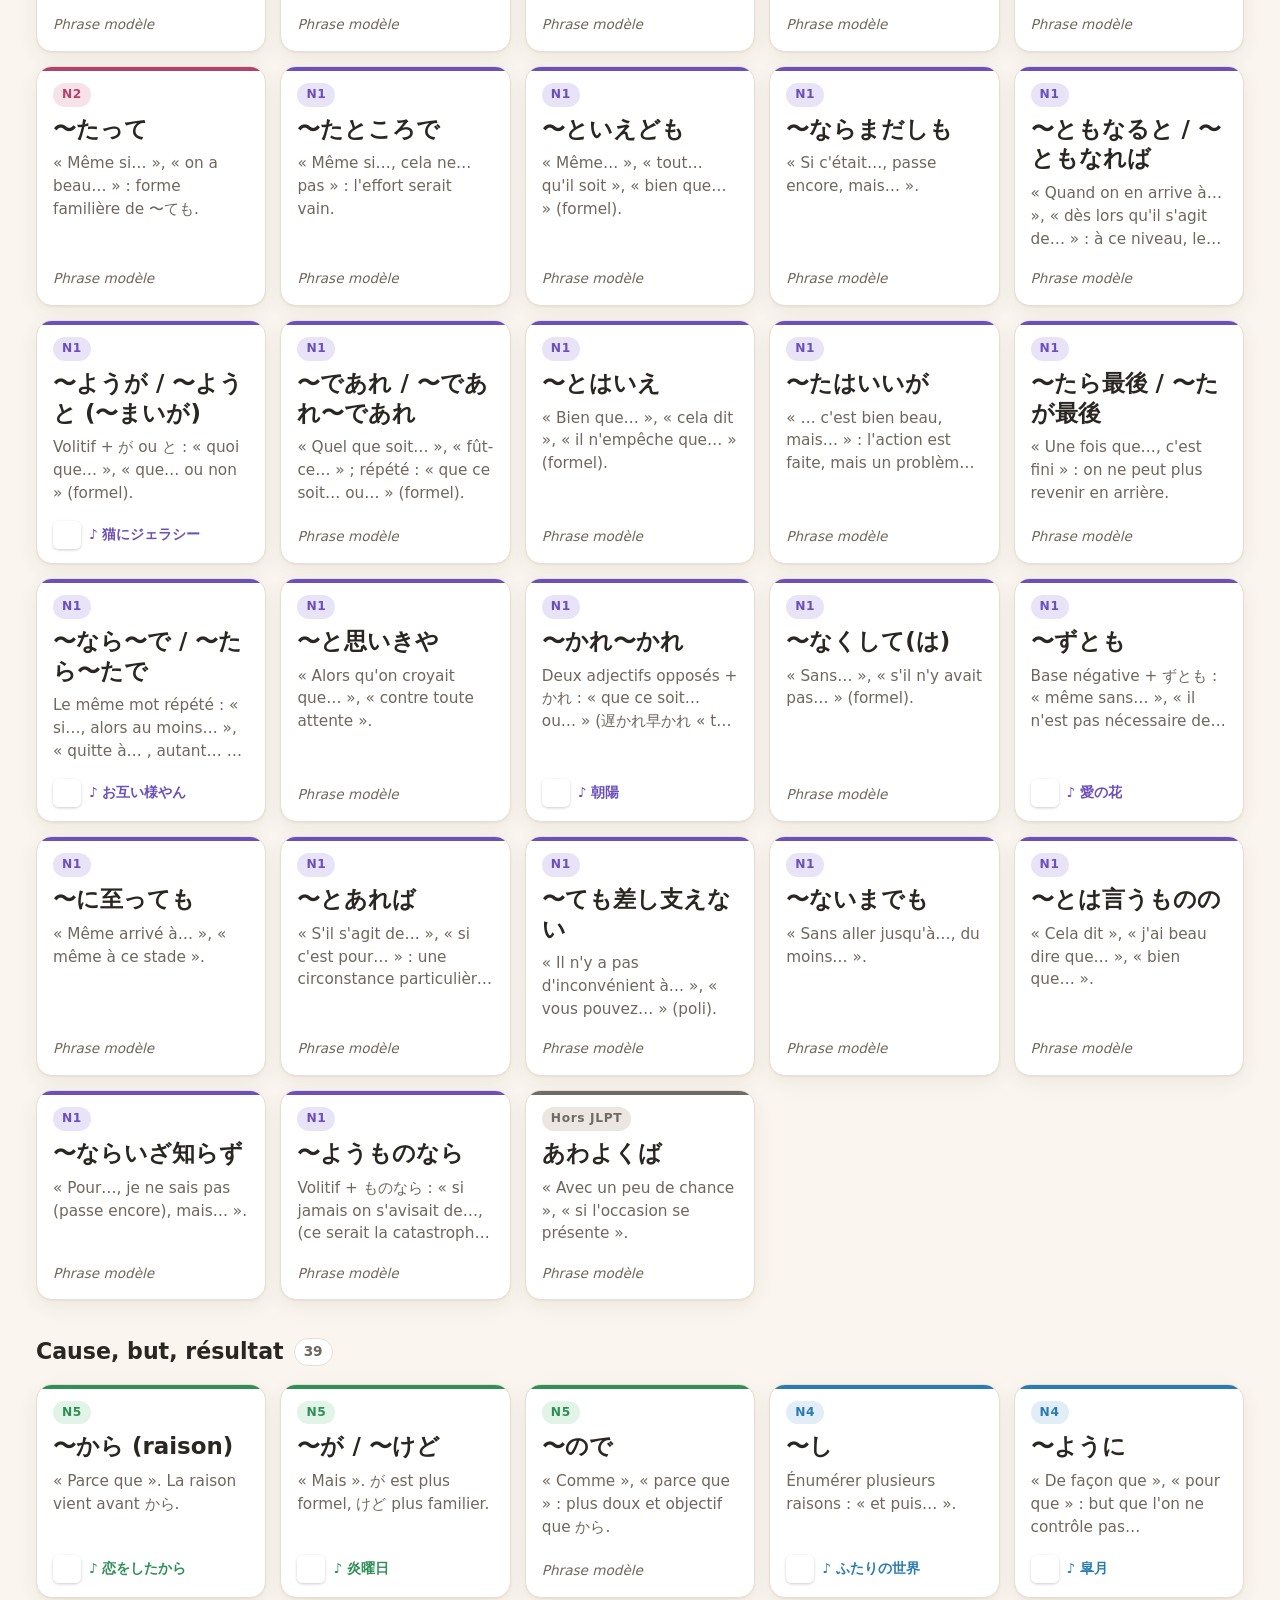
==== commit 01b07df2: "Ajoute la loupe kanji (survol), données KANJIDIC2 et KRADFILE de l'EDRDG Co-Authored-By: Claude Opus" ====
--- a/index.html
+++ b/index.html
@@ -83,6 +83,7 @@
   </footer>
 
   <script src="commun.js"></script>
+  <script src="loupe-kanji.js"></script>
   <script src="data.js"></script>
   <script src="data-n5.js"></script>
   <script src="data-n4.js"></script>
--- a/style.css
+++ b/style.css
@@ -604,3 +604,54 @@
 .anecdote-chanson p { margin: 6px 0; font-size: 0.95rem; line-height: 1.55; }
 .anecdote-chanson .etiquette { background: var(--carte); margin: 0 0 4px; }
 .anecdote-chanson .sources { font-size: 0.82rem; }
+
+/* Furigana masquées : on garde la place pour que le texte ne saute pas */
+.sans-furigana rt { visibility: hidden; }
+.actions-fiches { display: flex; flex-wrap: wrap; gap: 8px; }
+.controles .actions-fiches { margin-top: 10px; }
+.controles .actions-fiches .lien-hasard { margin-top: 0; }
+.bouton-furigana[aria-pressed="false"] { color: var(--discret); }
+
+/* ---------- Loupe kanji (fenêtre au survol d'un kanji) ---------- */
+::highlight(kanji-survole) { background-color: #ffe98a; color: #2a2622; }
+#loupe-kanji {
+  position: absolute; z-index: 1000; width: min(360px, calc(100vw - 16px));
+  max-height: min(70vh, 520px); overflow-y: auto;
+  background: var(--carte); color: var(--texte); border: 1px solid var(--bord);
+  border-radius: 12px; box-shadow: 0 10px 30px rgba(0, 0, 0, 0.22);
+  padding: 14px 16px; font-size: 0.92rem; line-height: 1.5;
+}
+#loupe-kanji[hidden] { display: none !important; }
+#loupe-kanji p { margin: 6px 0; }
+.loupe-tete { display: flex; gap: 14px; align-items: center; }
+.loupe-kanji { font-size: 3rem; line-height: 1; color: var(--accent); }
+.loupe-lectures { font-size: 1.05rem; }
+.loupe-etiquette {
+  display: inline-block; font-size: 0.72rem; font-weight: 700; text-transform: uppercase;
+  color: var(--discret); border: 1px solid var(--bord); border-radius: 6px; padding: 0 5px; margin-right: 4px;
+}
+.loupe-okuri { color: var(--discret); }
+.loupe-sens { font-size: 1.05rem; font-weight: 600; }
+.loupe-note { font-size: 0.8rem; font-weight: 400; color: var(--discret); }
+.loupe-infos { color: var(--discret); }
+.loupe-liste { margin: 4px 0; padding-left: 18px; color: var(--discret); font-size: 0.85rem; }
+.loupe-elements { margin: 8px 0; }
+.loupe-element {
+  display: inline-block; min-width: 1.8em; text-align: center; font-size: 1.1rem;
+  background: var(--accent-doux); border-radius: 6px; padding: 0 4px; margin: 2px 3px 2px 0;
+}
+.loupe-refs { margin: 6px 0; font-size: 0.85rem; }
+.loupe-refs summary { cursor: pointer; color: var(--discret); }
+.loupe-refs ul { margin: 4px 0; padding-left: 18px; }
+.loupe-liens { display: flex; gap: 14px; font-weight: 600; }
+.loupe-liens a { color: var(--accent); }
+.loupe-pied {
+  display: flex; flex-wrap: wrap; gap: 6px 12px; justify-content: space-between; align-items: center;
+  border-top: 1px solid var(--bord); padding-top: 8px; font-size: 0.75rem; color: var(--discret);
+}
+.loupe-pied a { color: inherit; }
+.bouton-loupe-off {
+  font: inherit; cursor: pointer; background: none; border: 1px solid var(--bord);
+  border-radius: 999px; padding: 2px 10px; color: var(--discret);
+}
+.bouton-loupe-off:hover { border-color: var(--accent); color: var(--accent); }
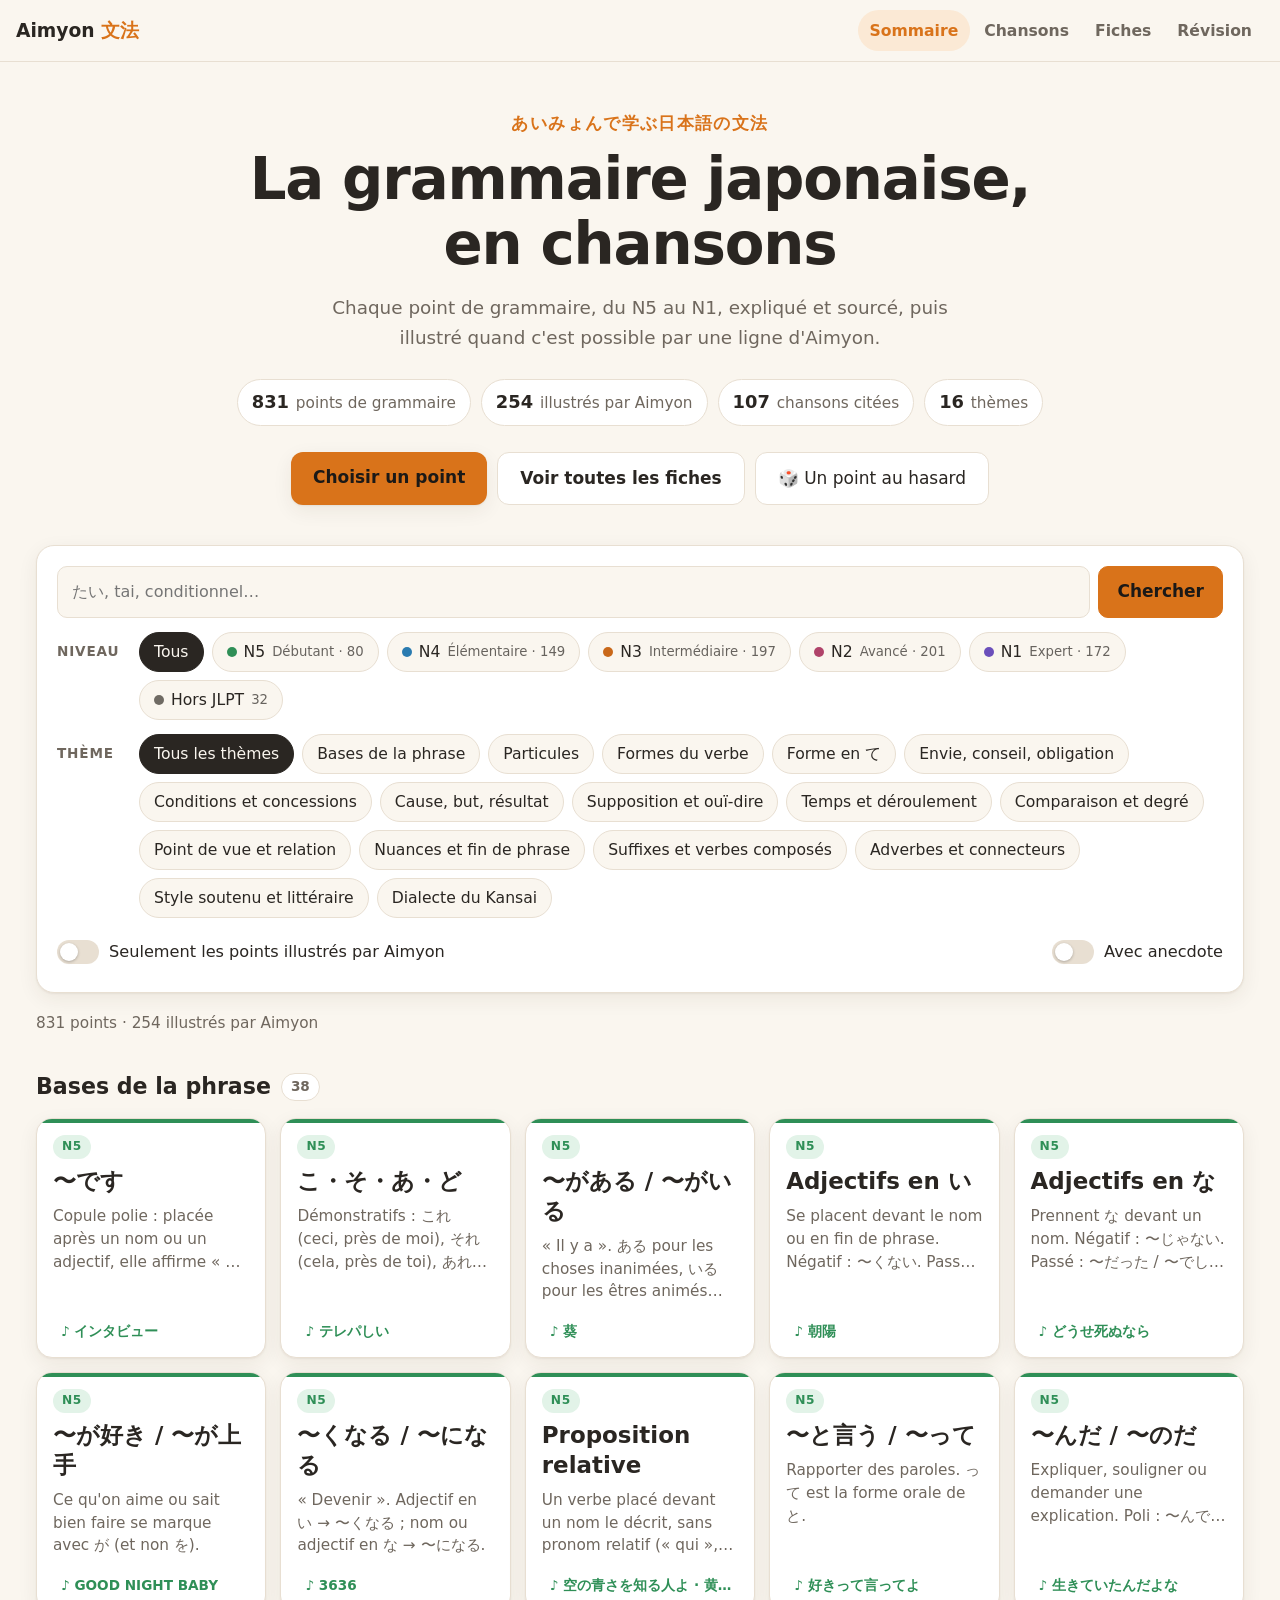
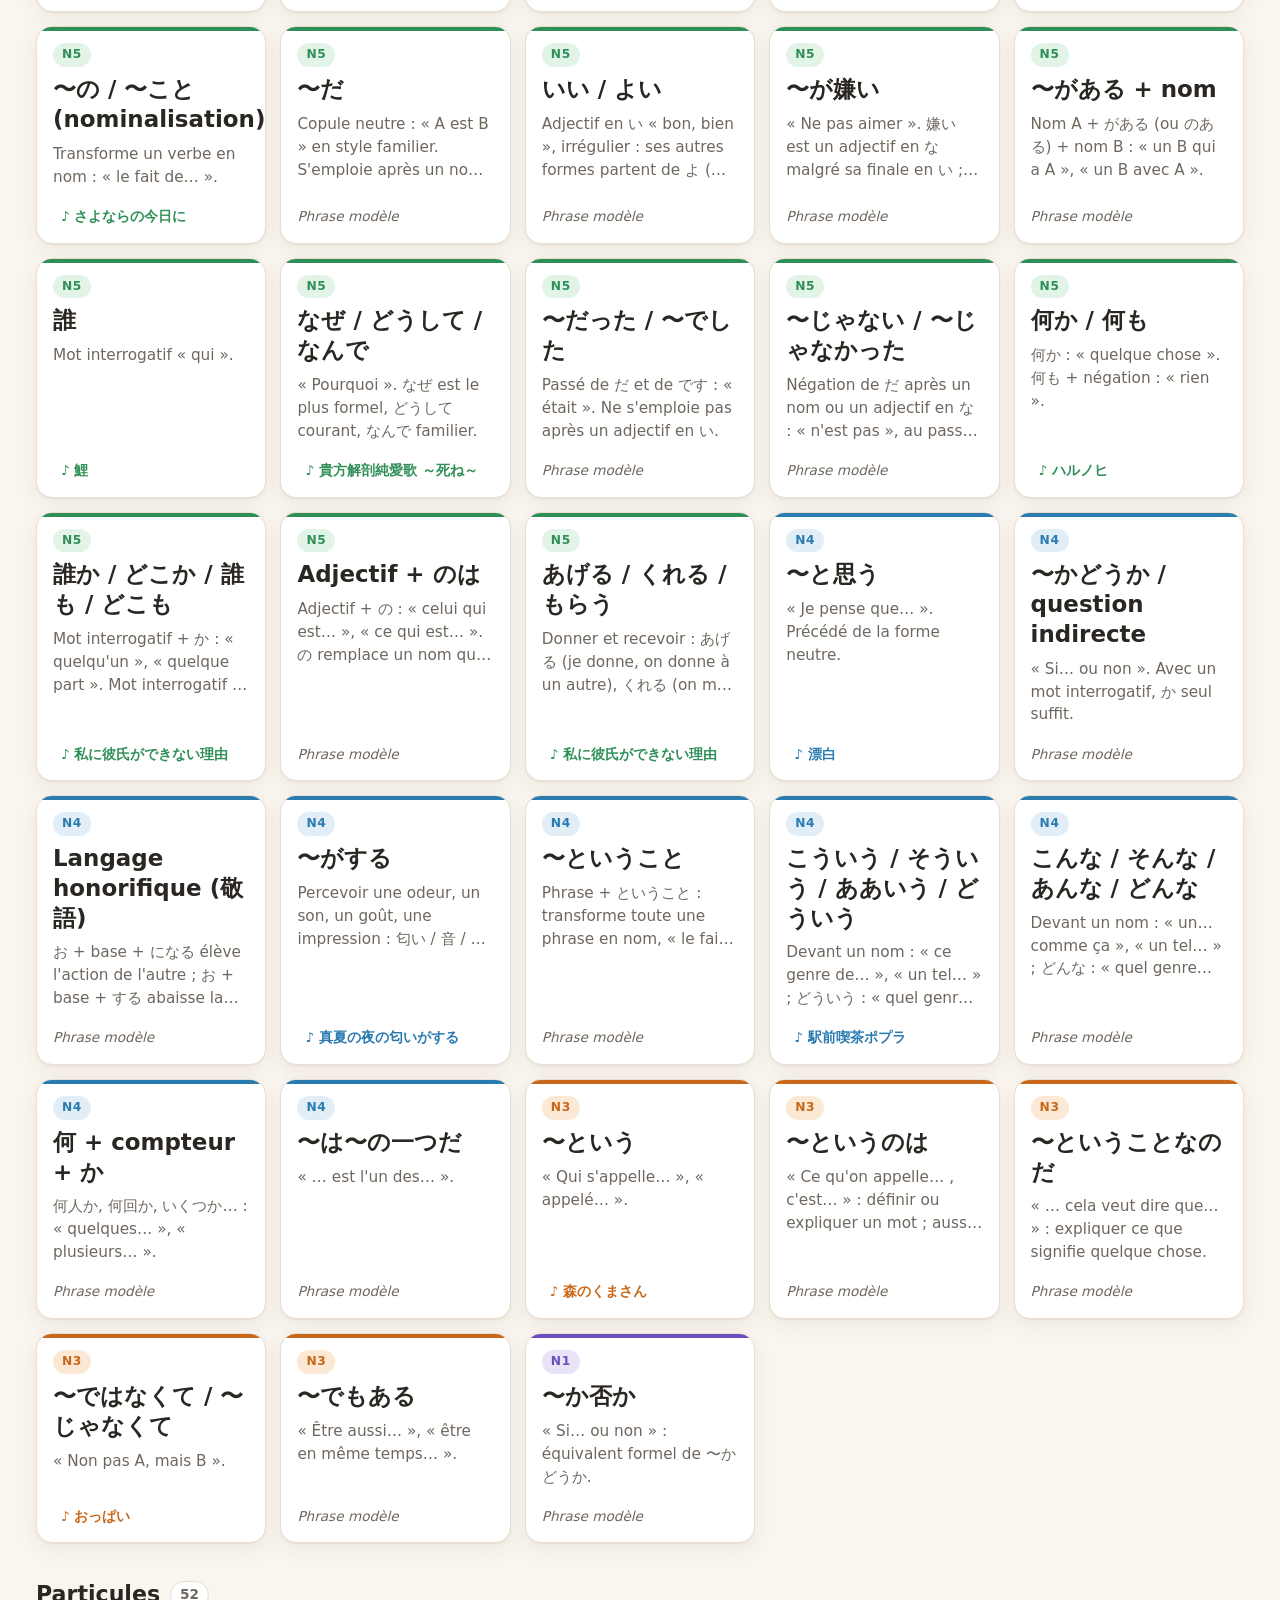
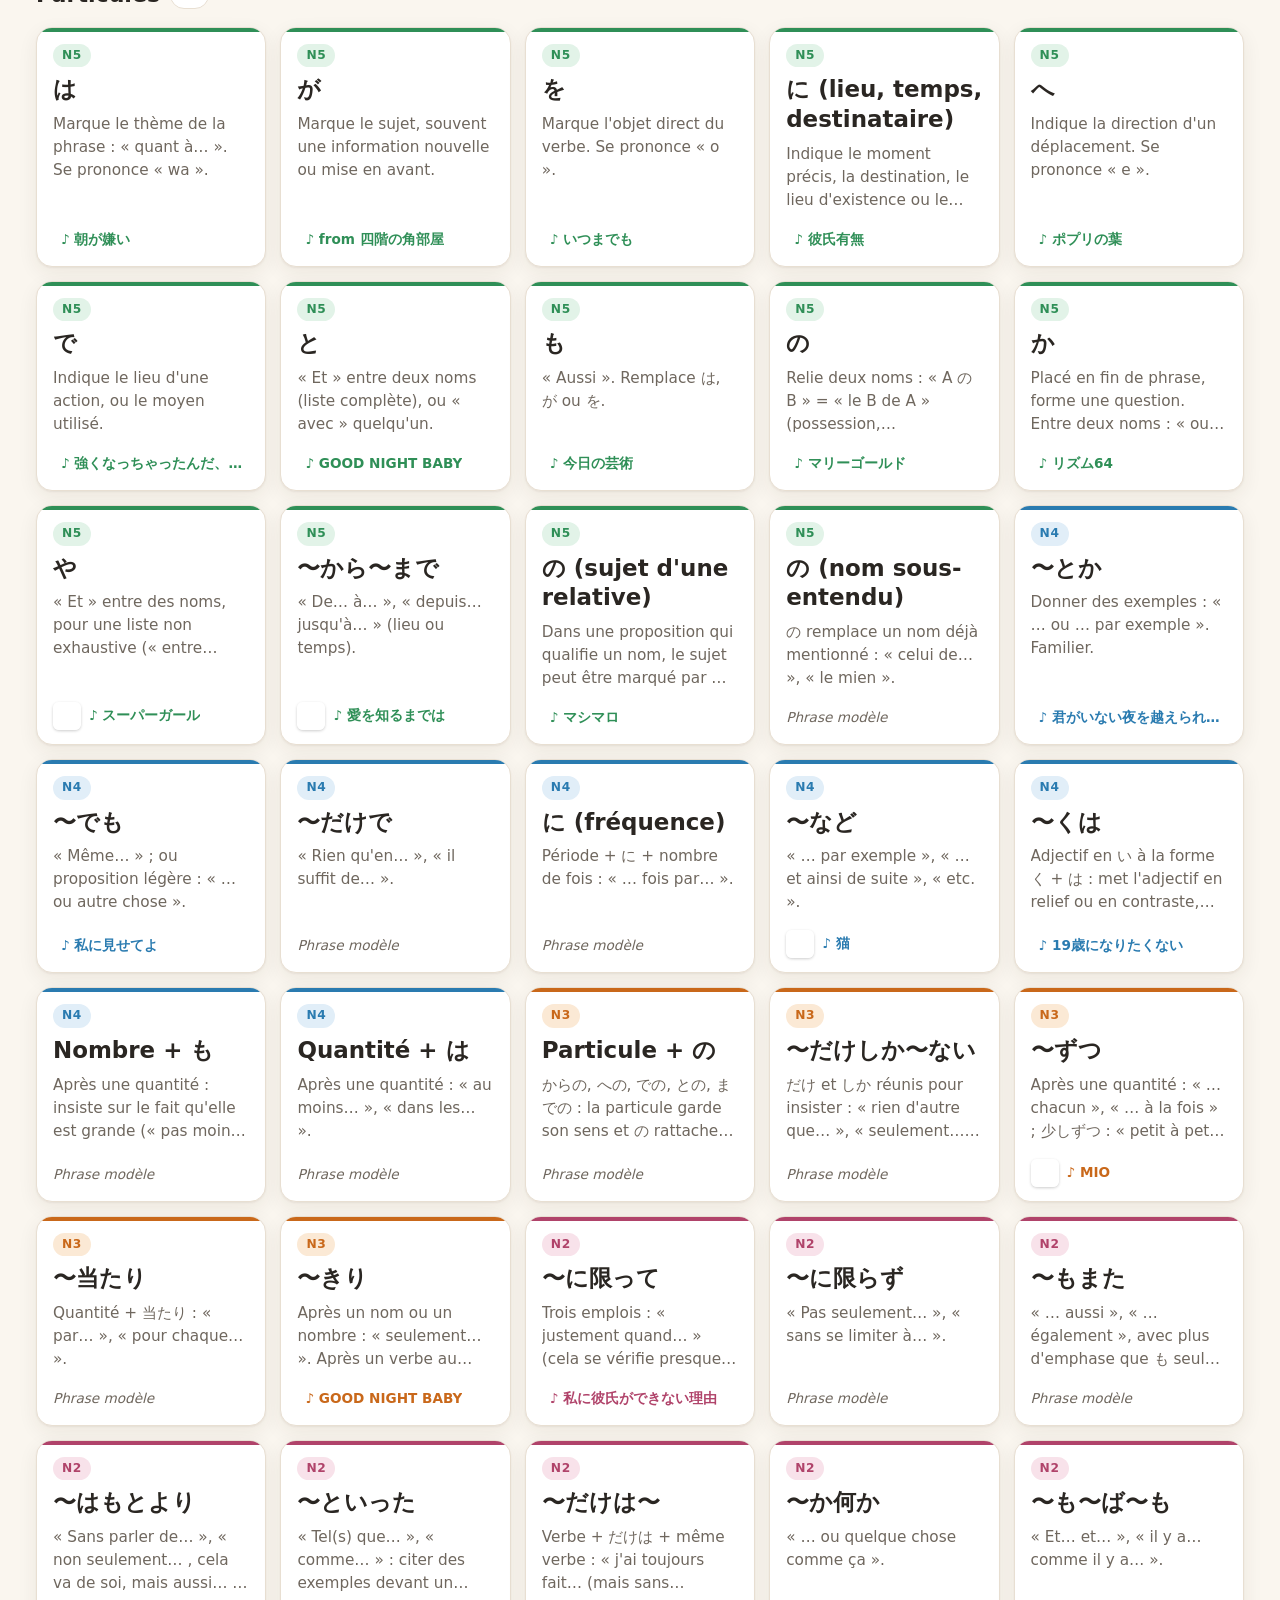
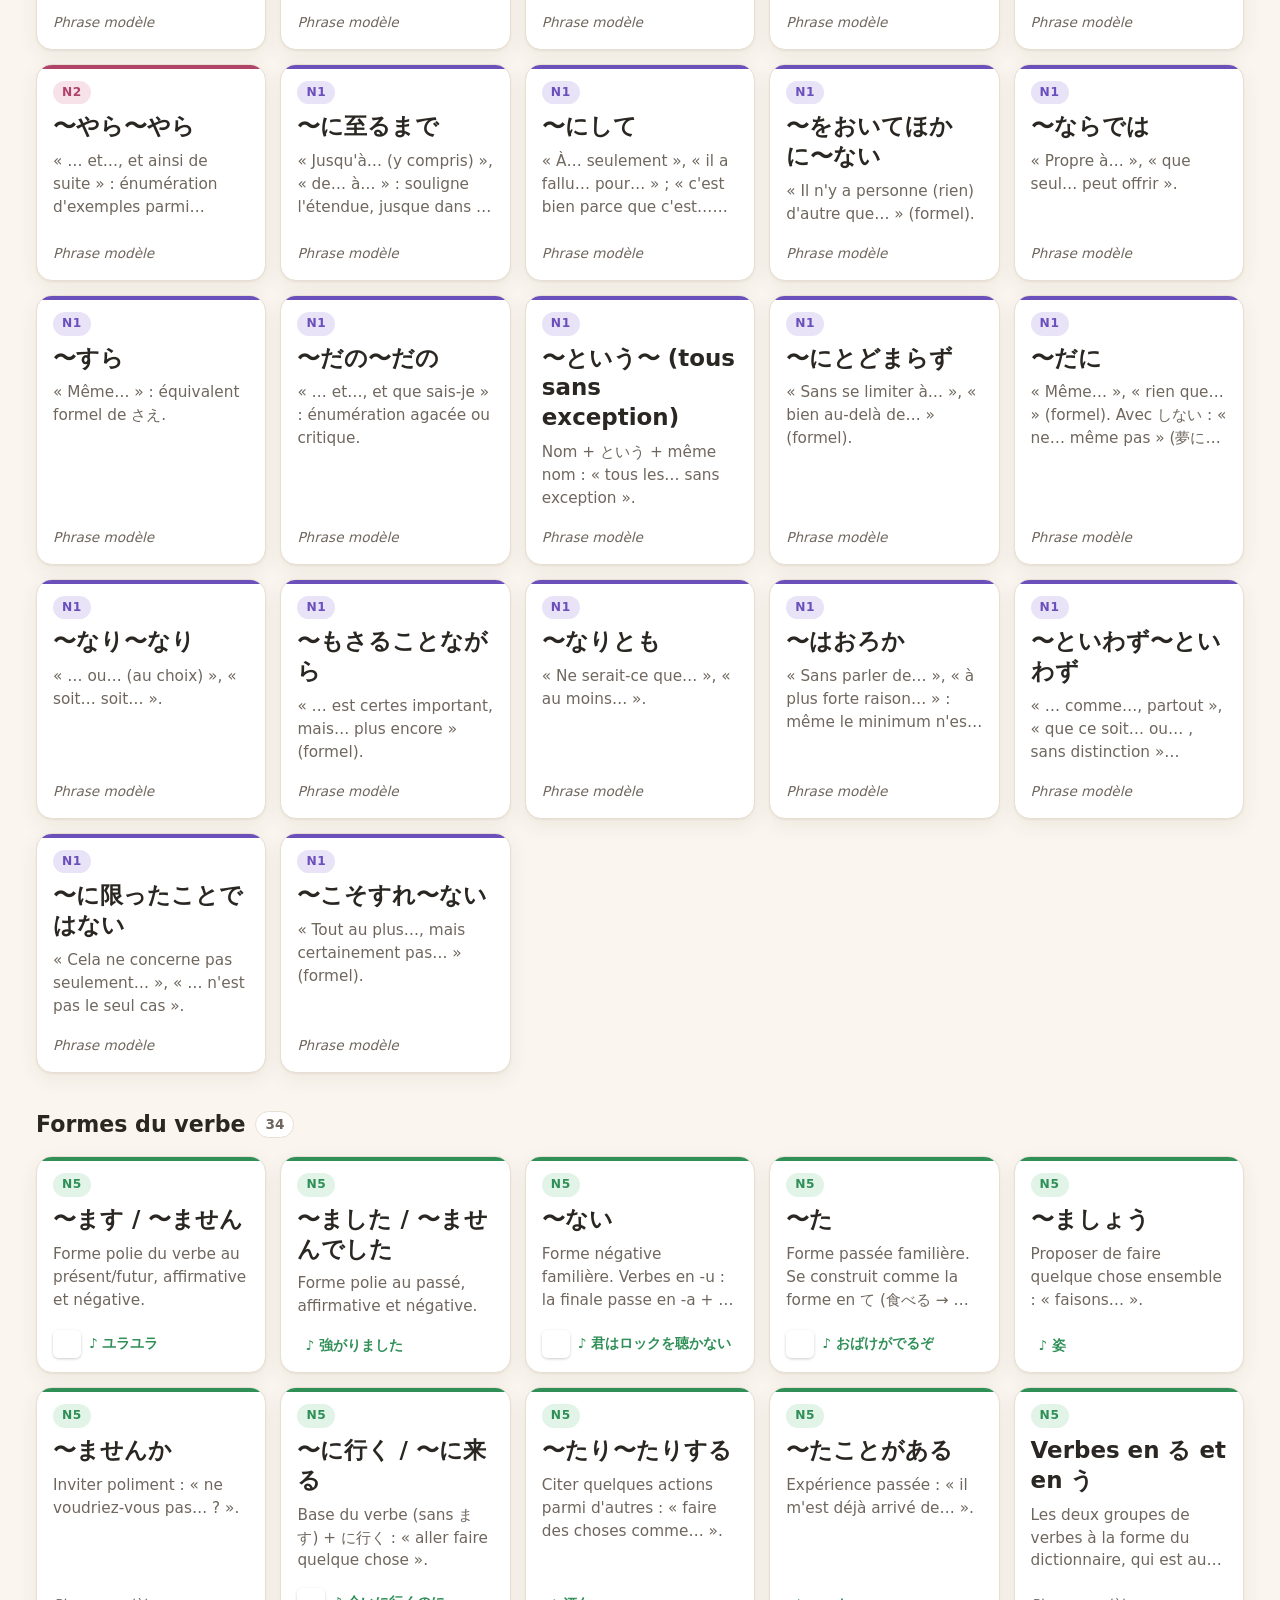
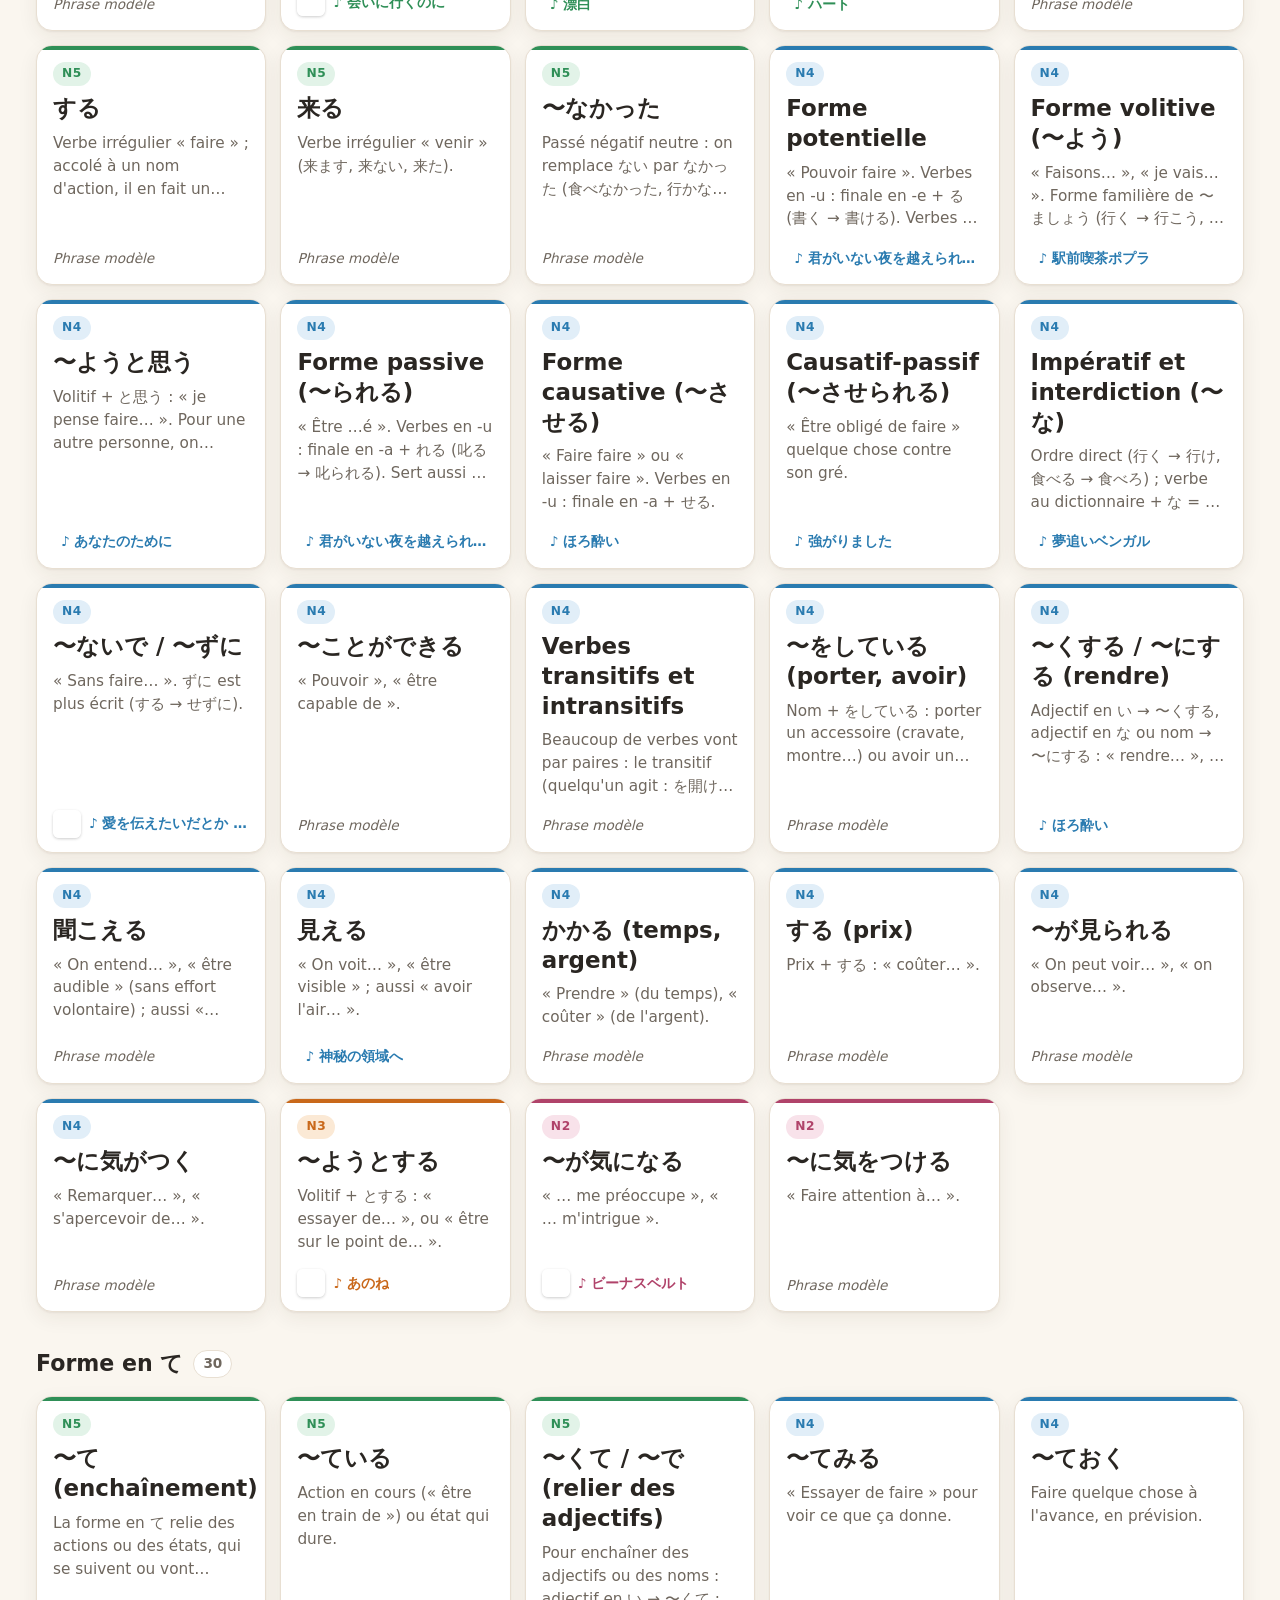
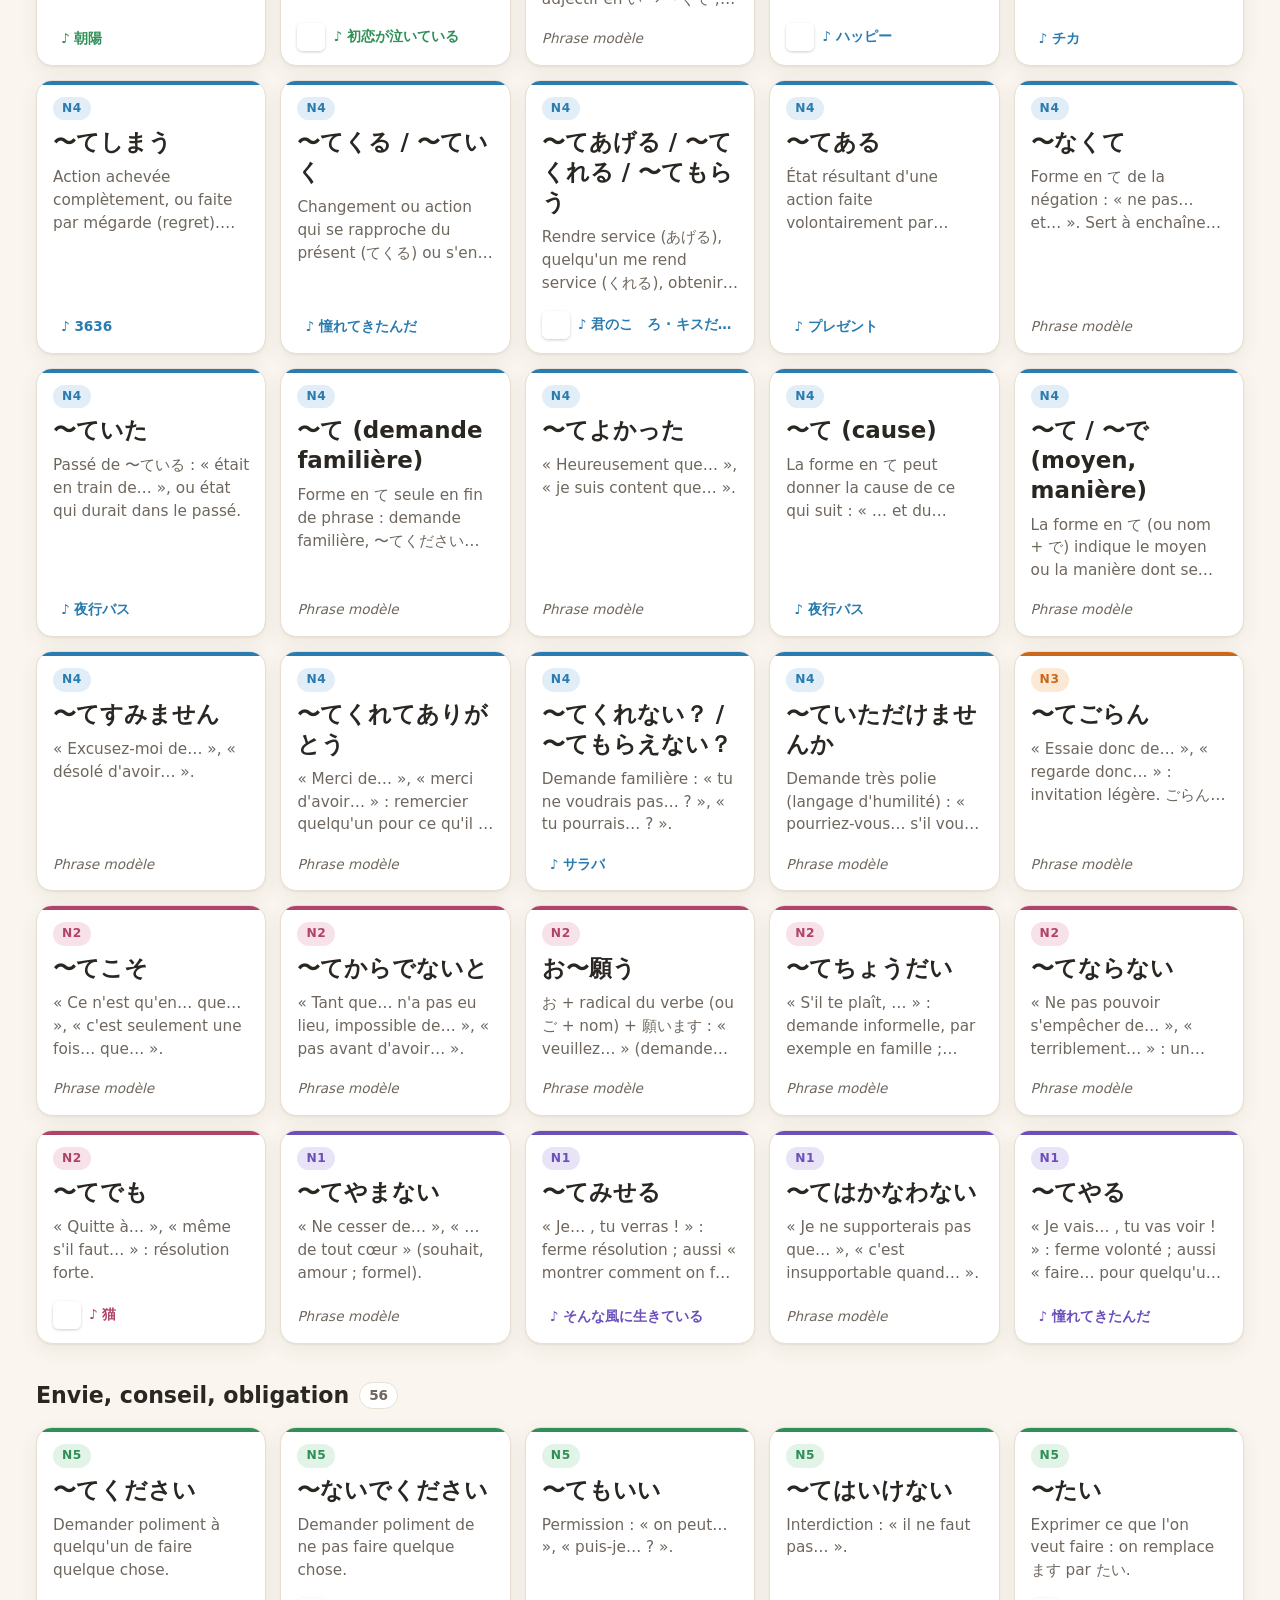
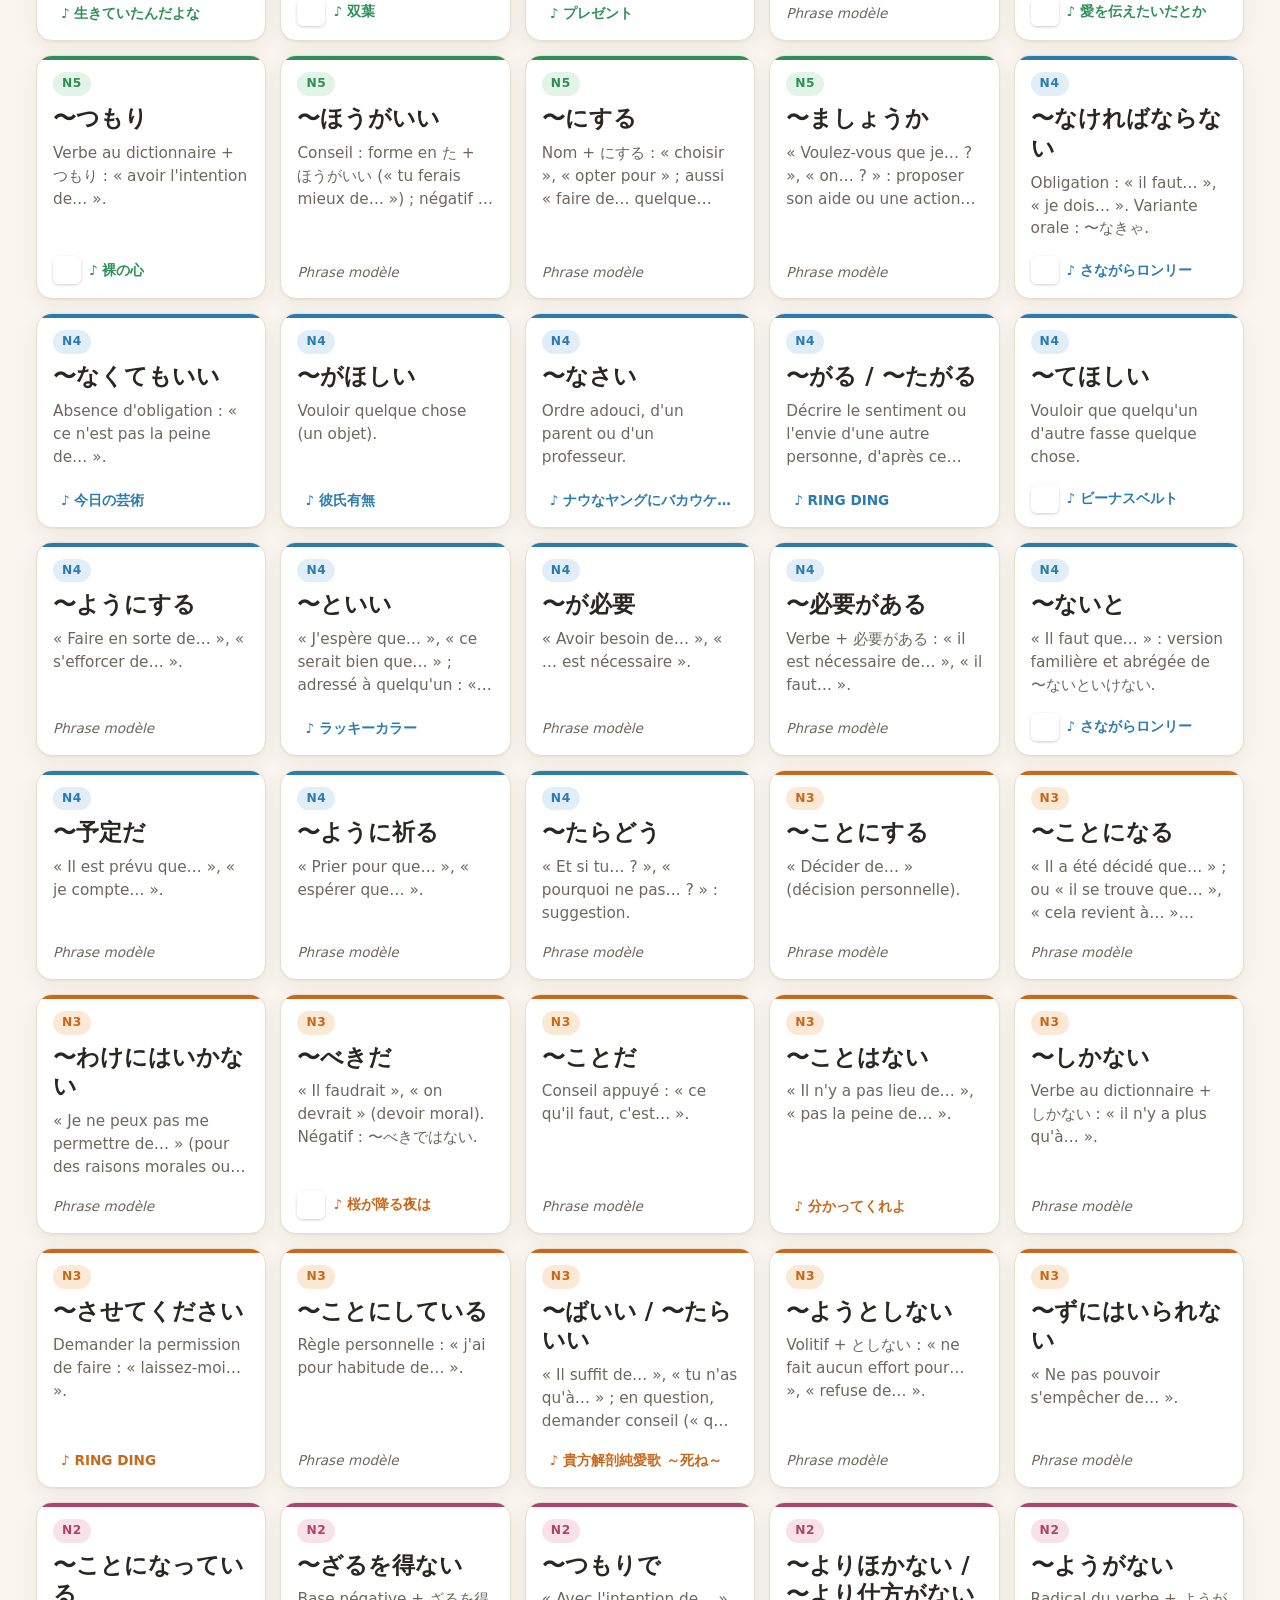
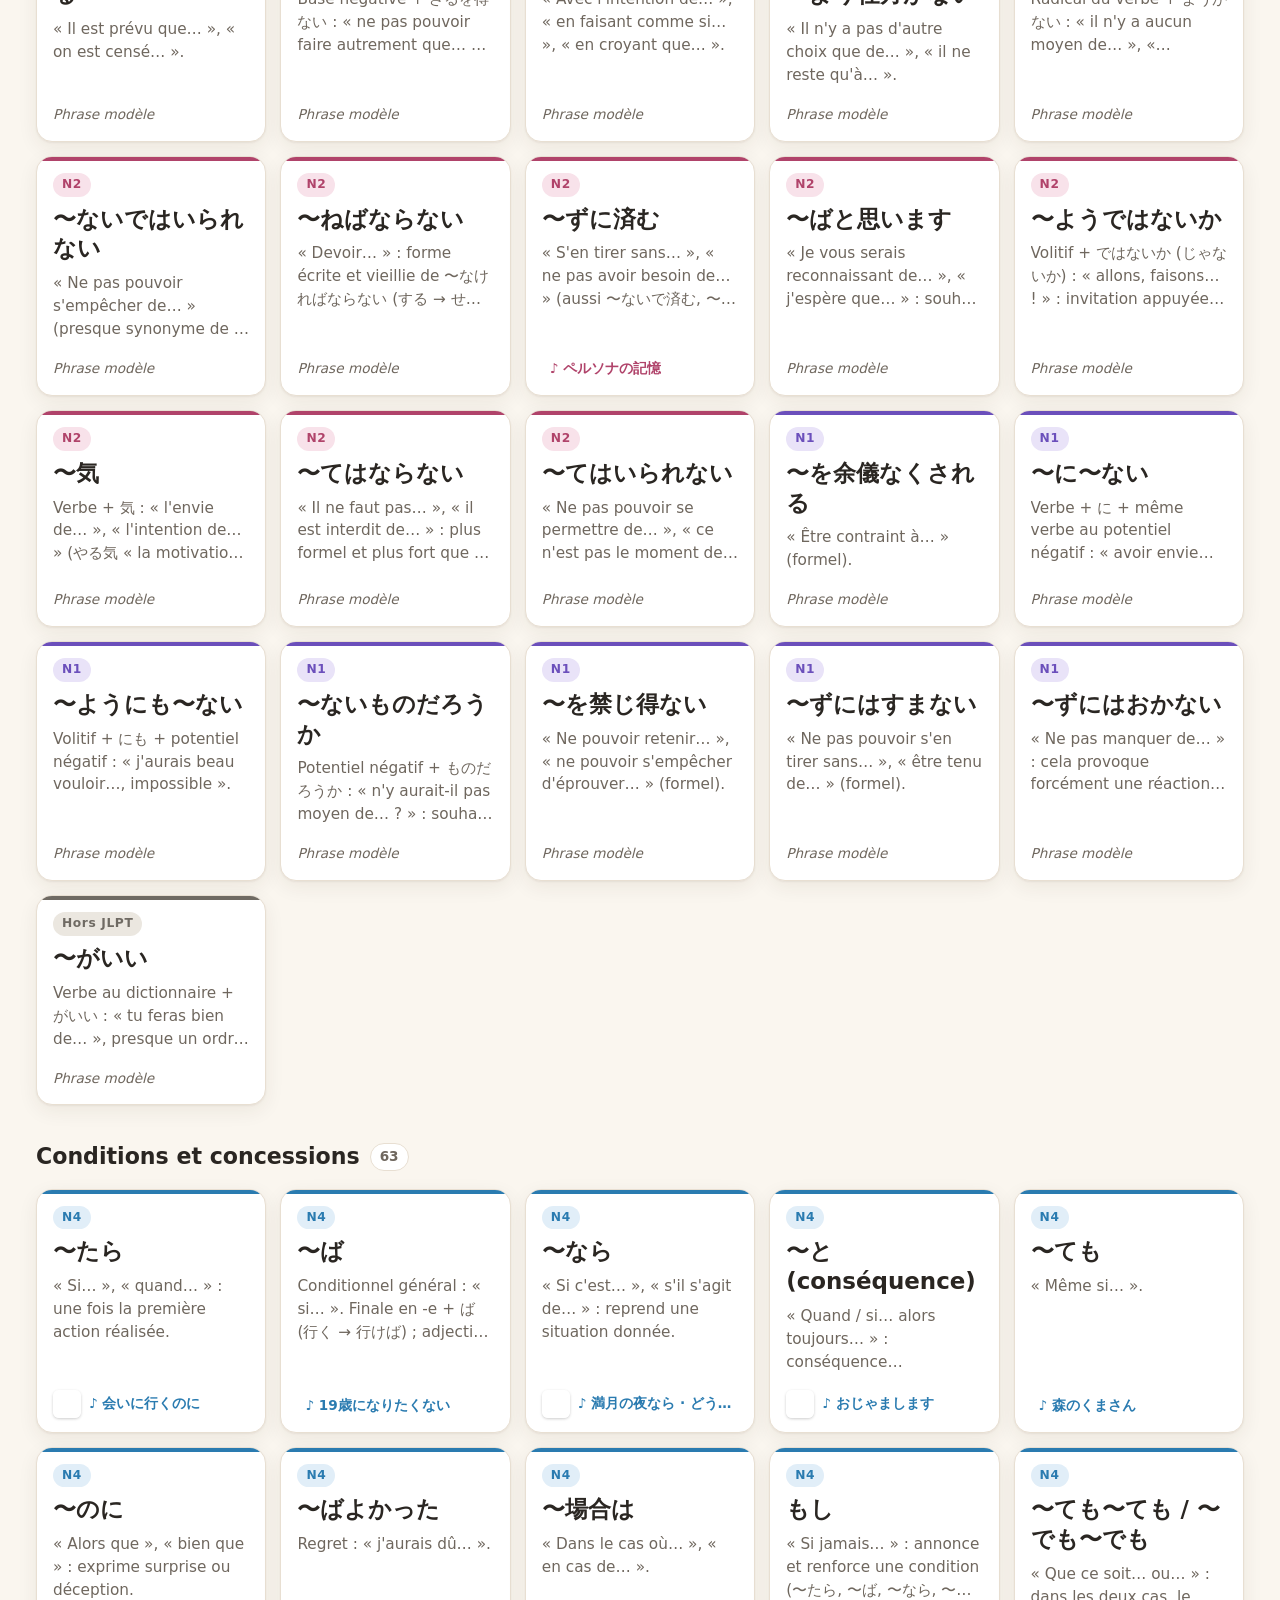
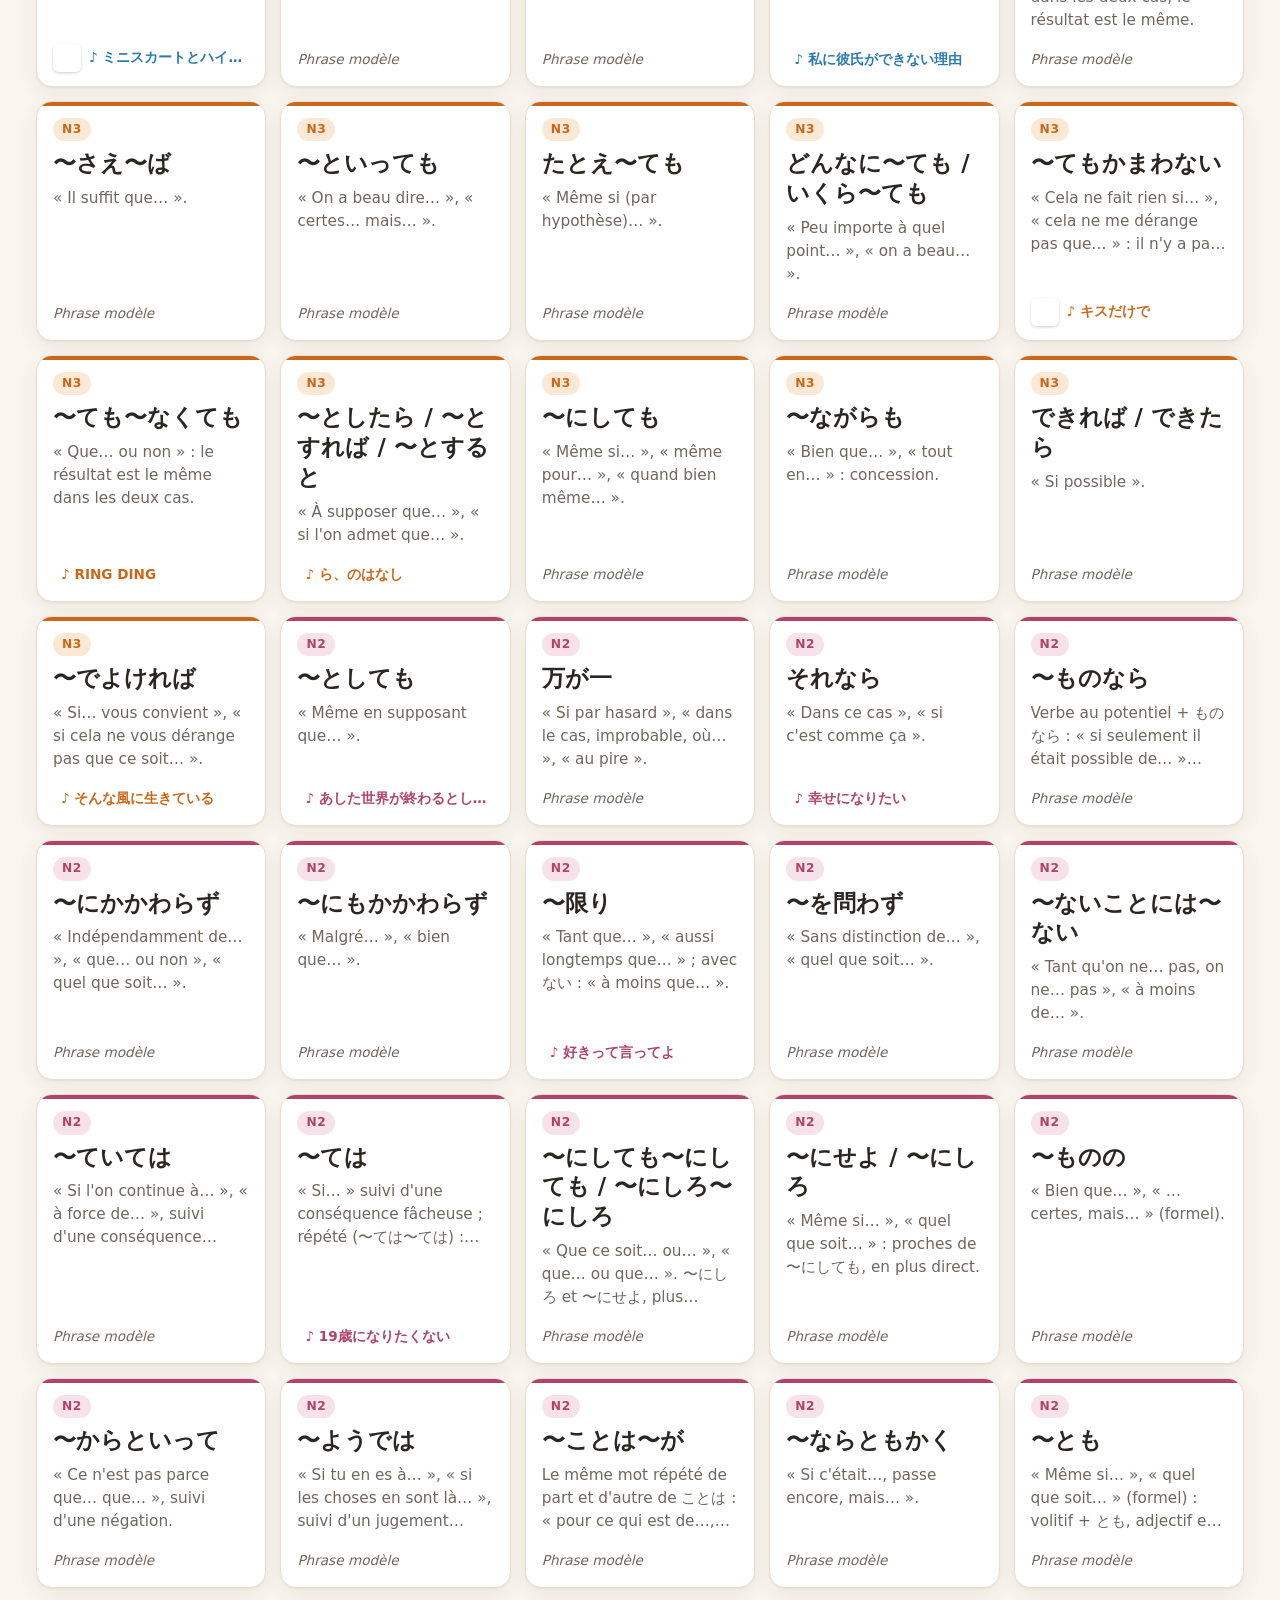
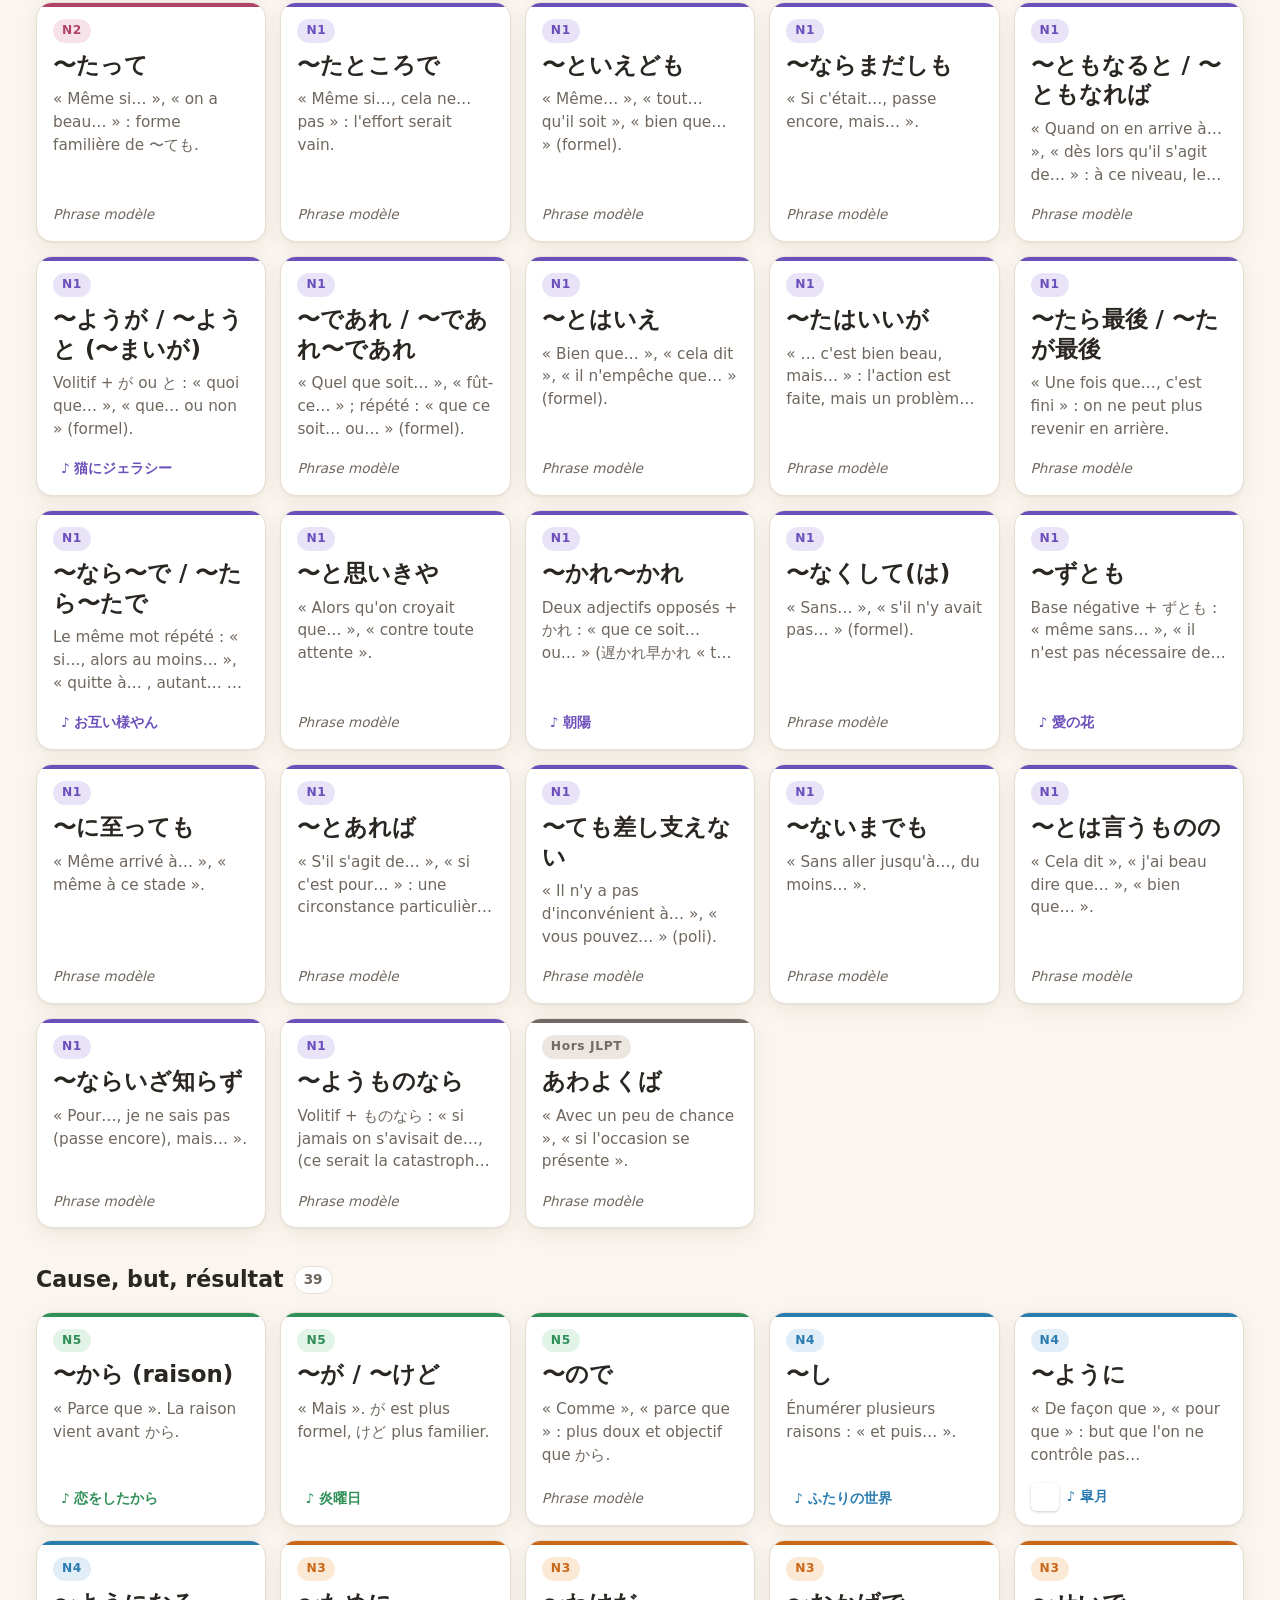
==== commit ec43bb89: "Retire la fonction « Je connais » Co-Authored-By: Claude Opus 5.5 <noreply@anthropic.com> Claude-Ses" ====
--- a/index.html
+++ b/index.html
@@ -58,11 +58,6 @@
           Seulement les points illustrés par Aimyon
         </label>
         <label class="interrupteur">
-          <input type="checkbox" id="filtre-connus">
-          <span class="interrupteur-piste" aria-hidden="true"></span>
-          Masquer les points que je connais
-        </label>
-        <label class="interrupteur">
           <input type="checkbox" id="filtre-anecdote">
           <span class="interrupteur-piste" aria-hidden="true"></span>
           Avec anecdote
@@ -97,7 +92,6 @@
   <script src="data-lectures.js"></script>
   <script src="data-details.js"></script>
   <script src="data-liens.js"></script>
-  <script src="progres.js"></script>
   <script src="romaji.js"></script>
   <script src="sommaire.js"></script>
 </body>
--- a/style.css
+++ b/style.css
@@ -509,17 +509,9 @@
 .voir-aussi a { color: var(--accent); text-decoration: none; }
 .voir-aussi a:hover { text-decoration: underline; }
 
-/* ---- Bas de fiche : sources + « Je connais » ---- */
+/* ---- Bas de fiche : sources ---- */
 .fiche-pied { display: flex; flex-wrap: wrap; align-items: center; justify-content: space-between; gap: 10px; margin-top: 16px; }
 .fiche-pied .sources { margin: 0; }
-.bouton-connu {
-  font: inherit; font-size: 0.88rem; padding: 6px 14px; border-radius: 999px; cursor: pointer;
-  border: 1px solid var(--bord); background: transparent; color: var(--discret);
-}
-.bouton-connu:hover { border-color: var(--accent); color: var(--accent); }
-.bouton-connu[aria-pressed="true"] { background: #2f8a57; border-color: #2f8a57; color: #fff; }
-.carte-connu { color: #2f8a57; font-weight: 700; }
-.carte-point.connu { opacity: 0.72; }
 .sentinelle { height: 1px; }
 
 /* ---- Page Révision ---- */
@@ -655,3 +647,28 @@
   border-radius: 999px; padding: 2px 10px; color: var(--discret);
 }
 .bouton-loupe-off:hover { border-color: var(--accent); color: var(--accent); }
+.loupe-onglets { display: flex; gap: 4px; margin: -4px 0 10px; border-bottom: 1px solid var(--bord); }
+.loupe-onglet {
+  font: inherit; font-size: 0.85rem; font-weight: 700; cursor: pointer; background: none; color: var(--discret);
+  border: none; border-bottom: 2px solid transparent; padding: 4px 10px 6px; margin-bottom: -1px;
+}
+.loupe-onglet[aria-selected="true"] { color: var(--accent); border-bottom-color: var(--accent); }
+.loupe-onglet:disabled { opacity: 0.4; cursor: default; }
+.mot + .mot { border-top: 1px dashed var(--bord); margin-top: 10px; padding-top: 10px; }
+.mot-tete { display: flex; flex-wrap: wrap; align-items: baseline; gap: 4px 10px; }
+.mot-forme { font-size: 1.45rem; color: var(--accent); line-height: 1.2; }
+.mot-lecture { font-size: 1.05rem; color: #2e8b57; }
+@media (prefers-color-scheme: dark) { .mot-lecture { color: #7fd1a0; } }
+.mot-courant {
+  font-size: 0.7rem; font-weight: 700; text-transform: uppercase; color: var(--discret);
+  border: 1px solid var(--bord); border-radius: 6px; padding: 0 5px;
+}
+.mot-lien { margin-left: auto; font-size: 0.8rem; font-weight: 600; color: var(--accent); }
+.mot-raisons { display: block; font-size: 0.8rem; color: var(--discret); }
+.mot-fr { margin: 6px 0 2px; font-weight: 600; }
+.mot-sens { margin: 4px 0; padding-left: 20px; }
+.mot-sens li { margin: 2px 0; }
+.mot-pos {
+  display: inline-block; font-size: 0.7rem; color: var(--discret); background: var(--accent-doux);
+  border-radius: 5px; padding: 0 5px; margin-right: 4px;
+}
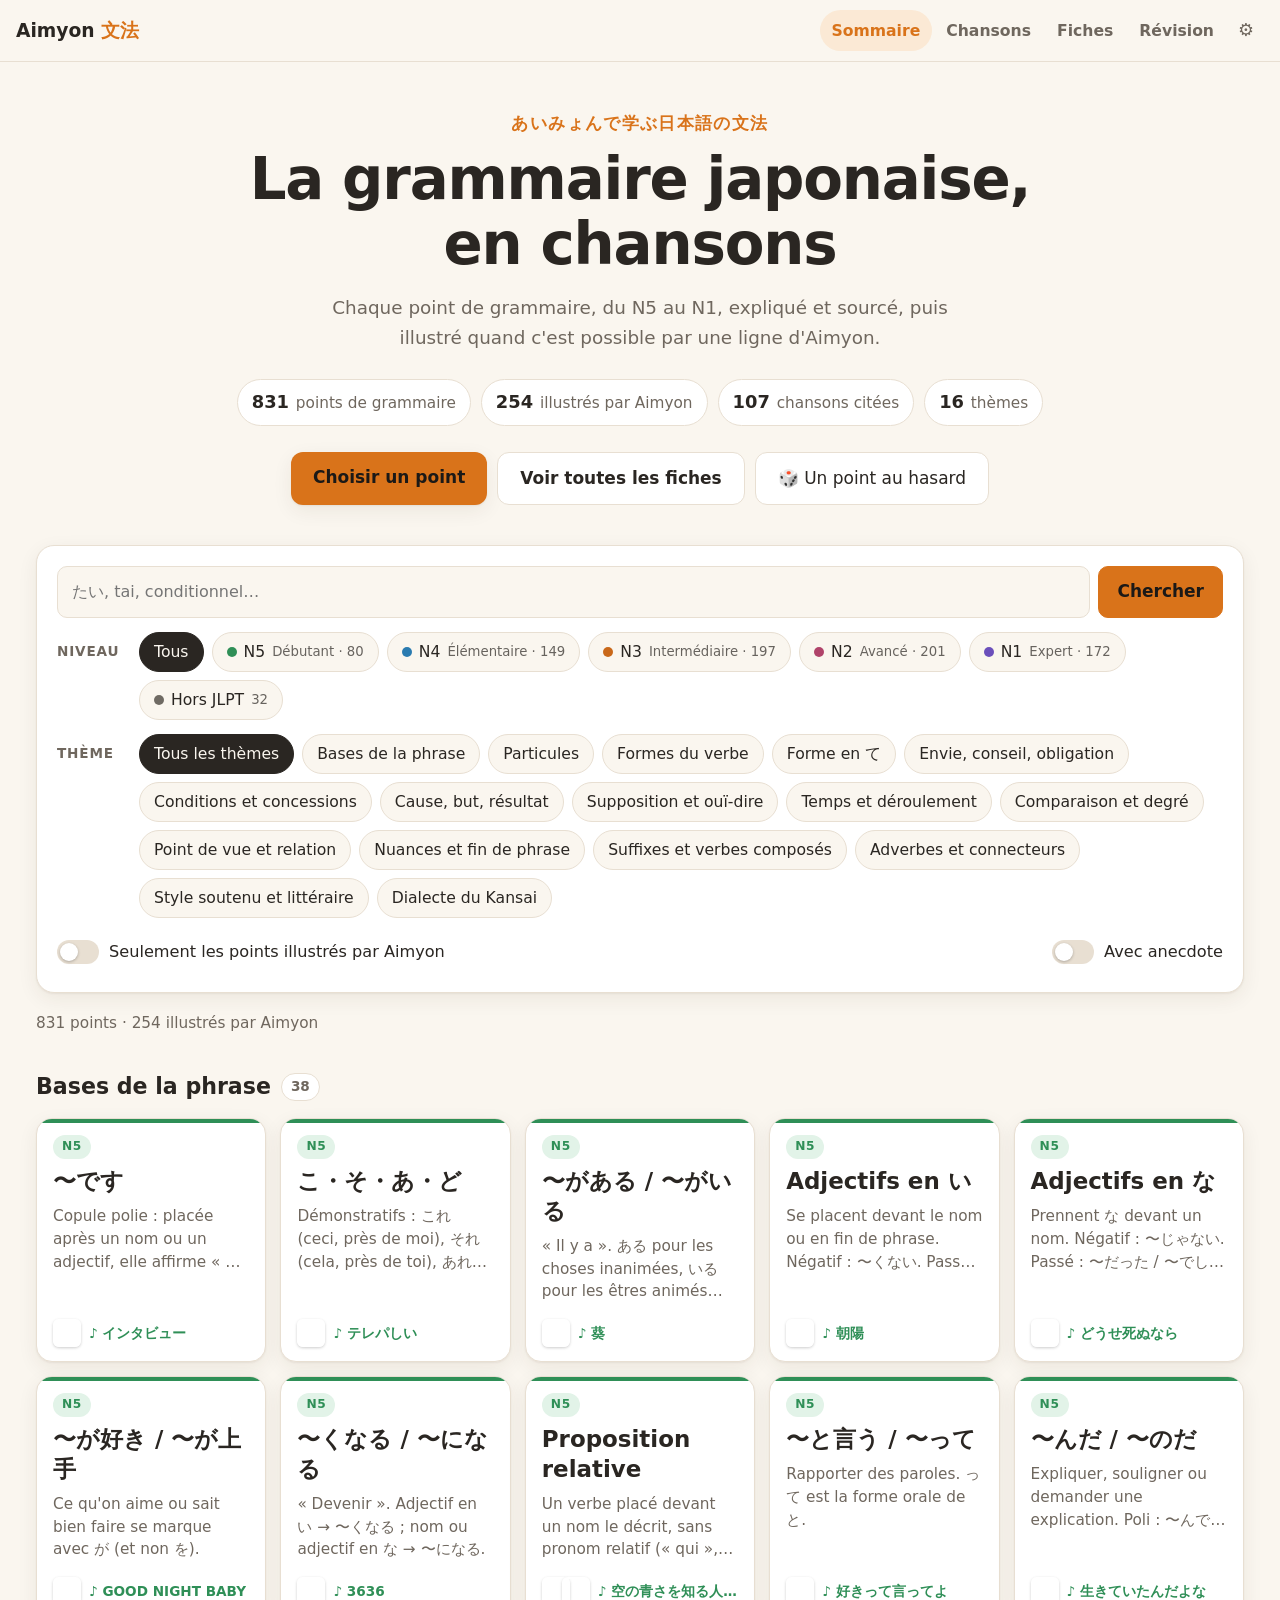
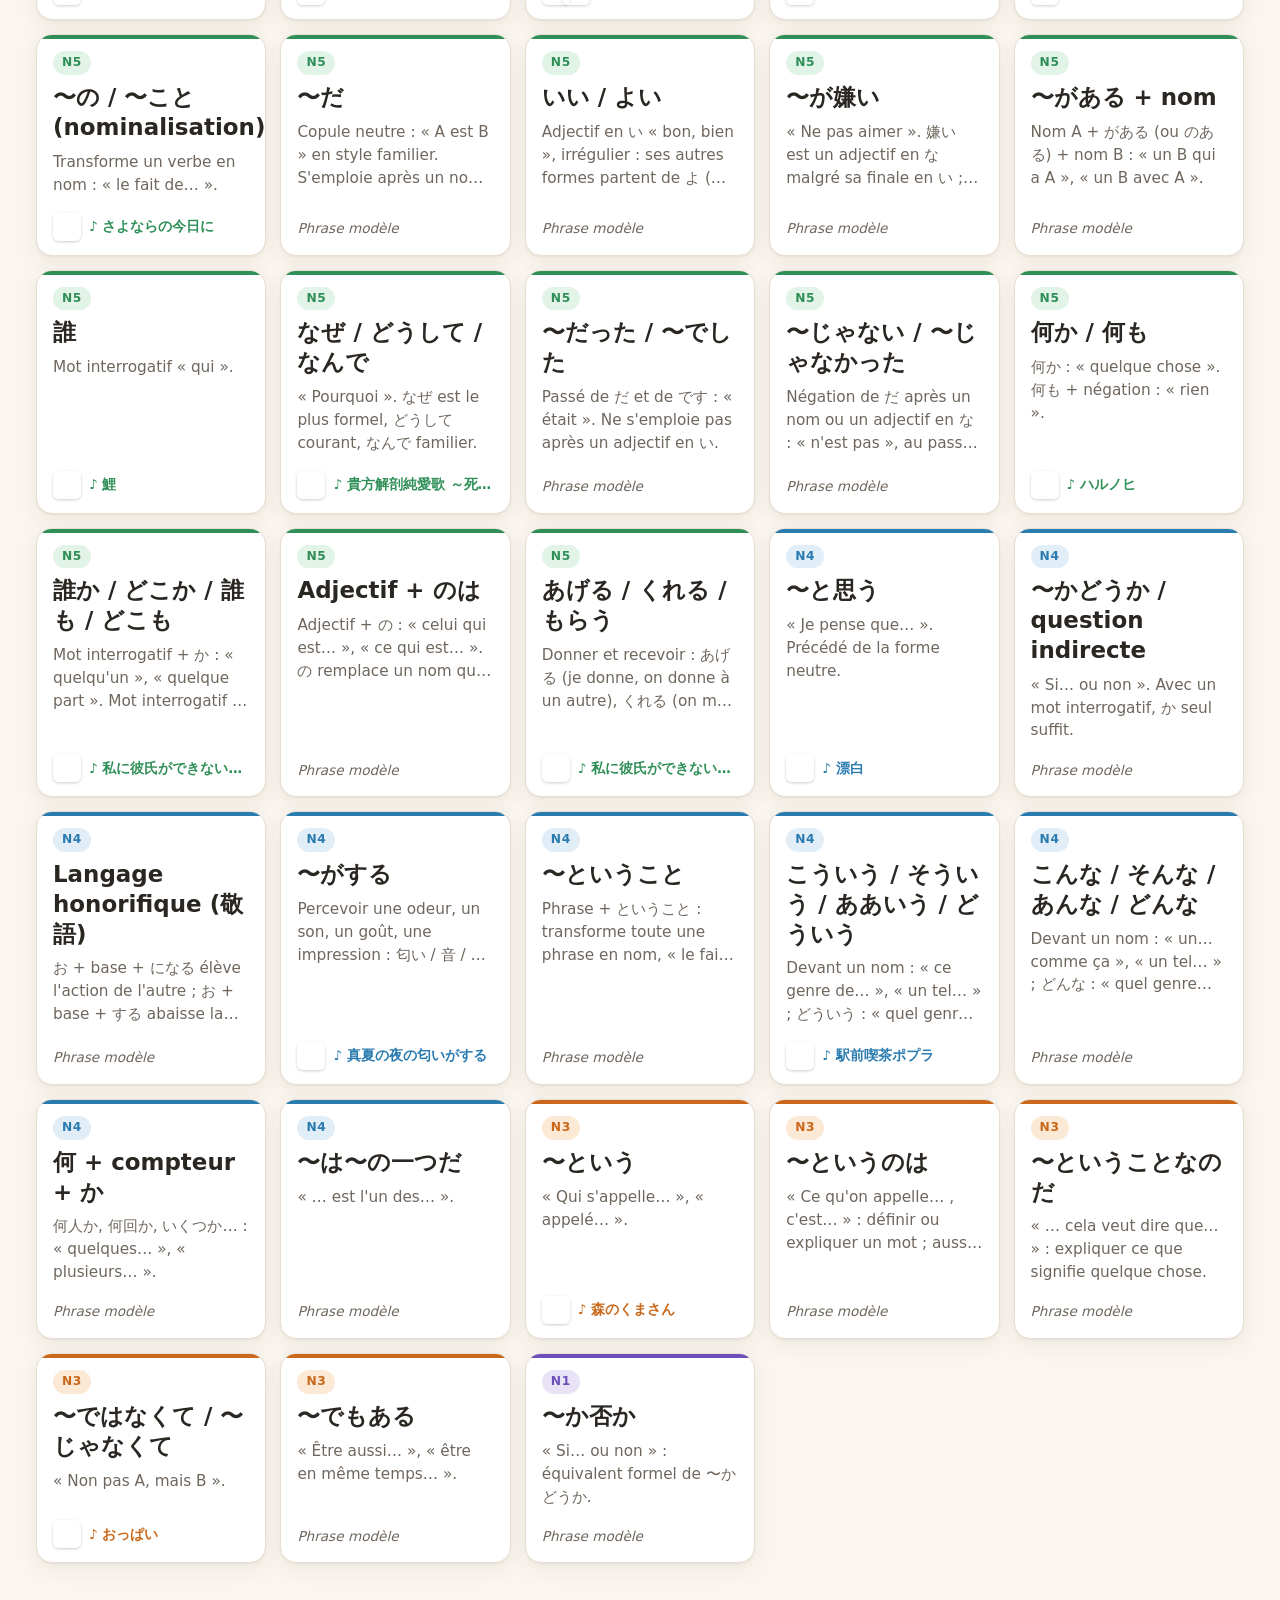
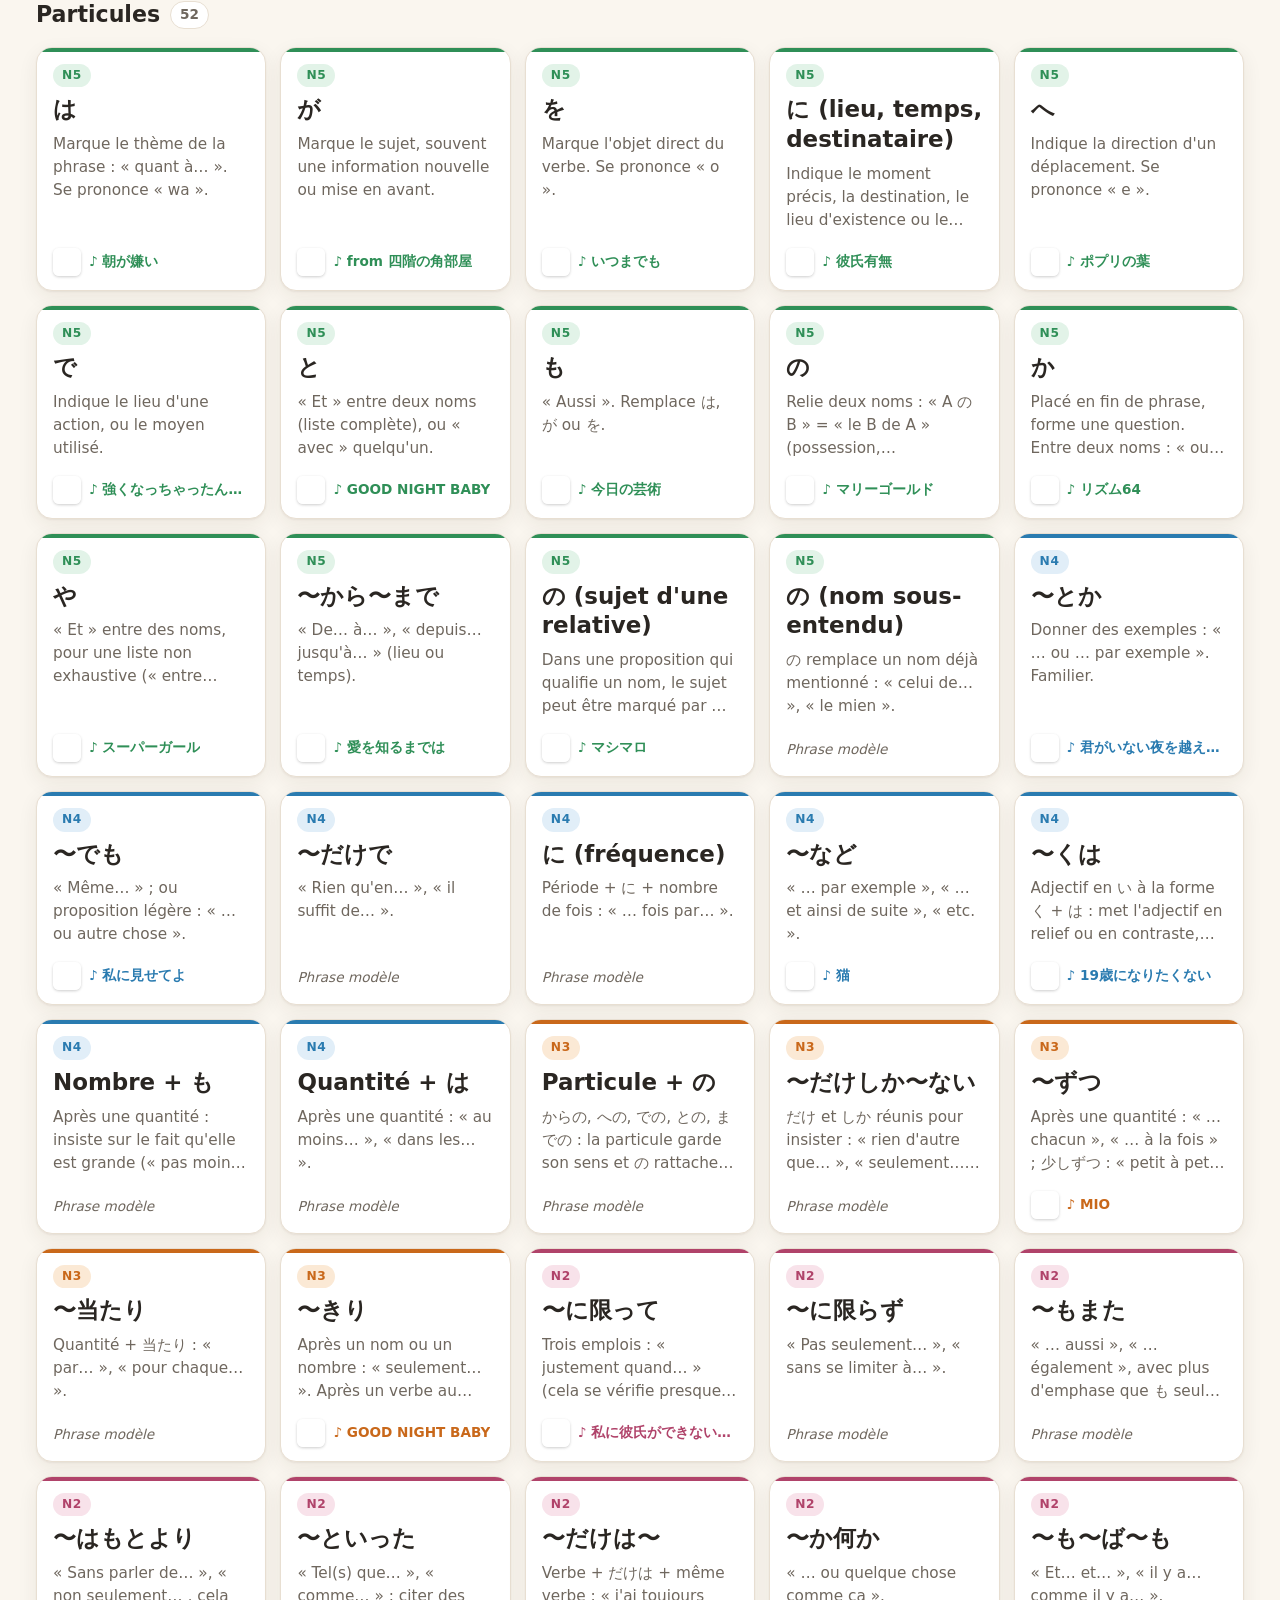
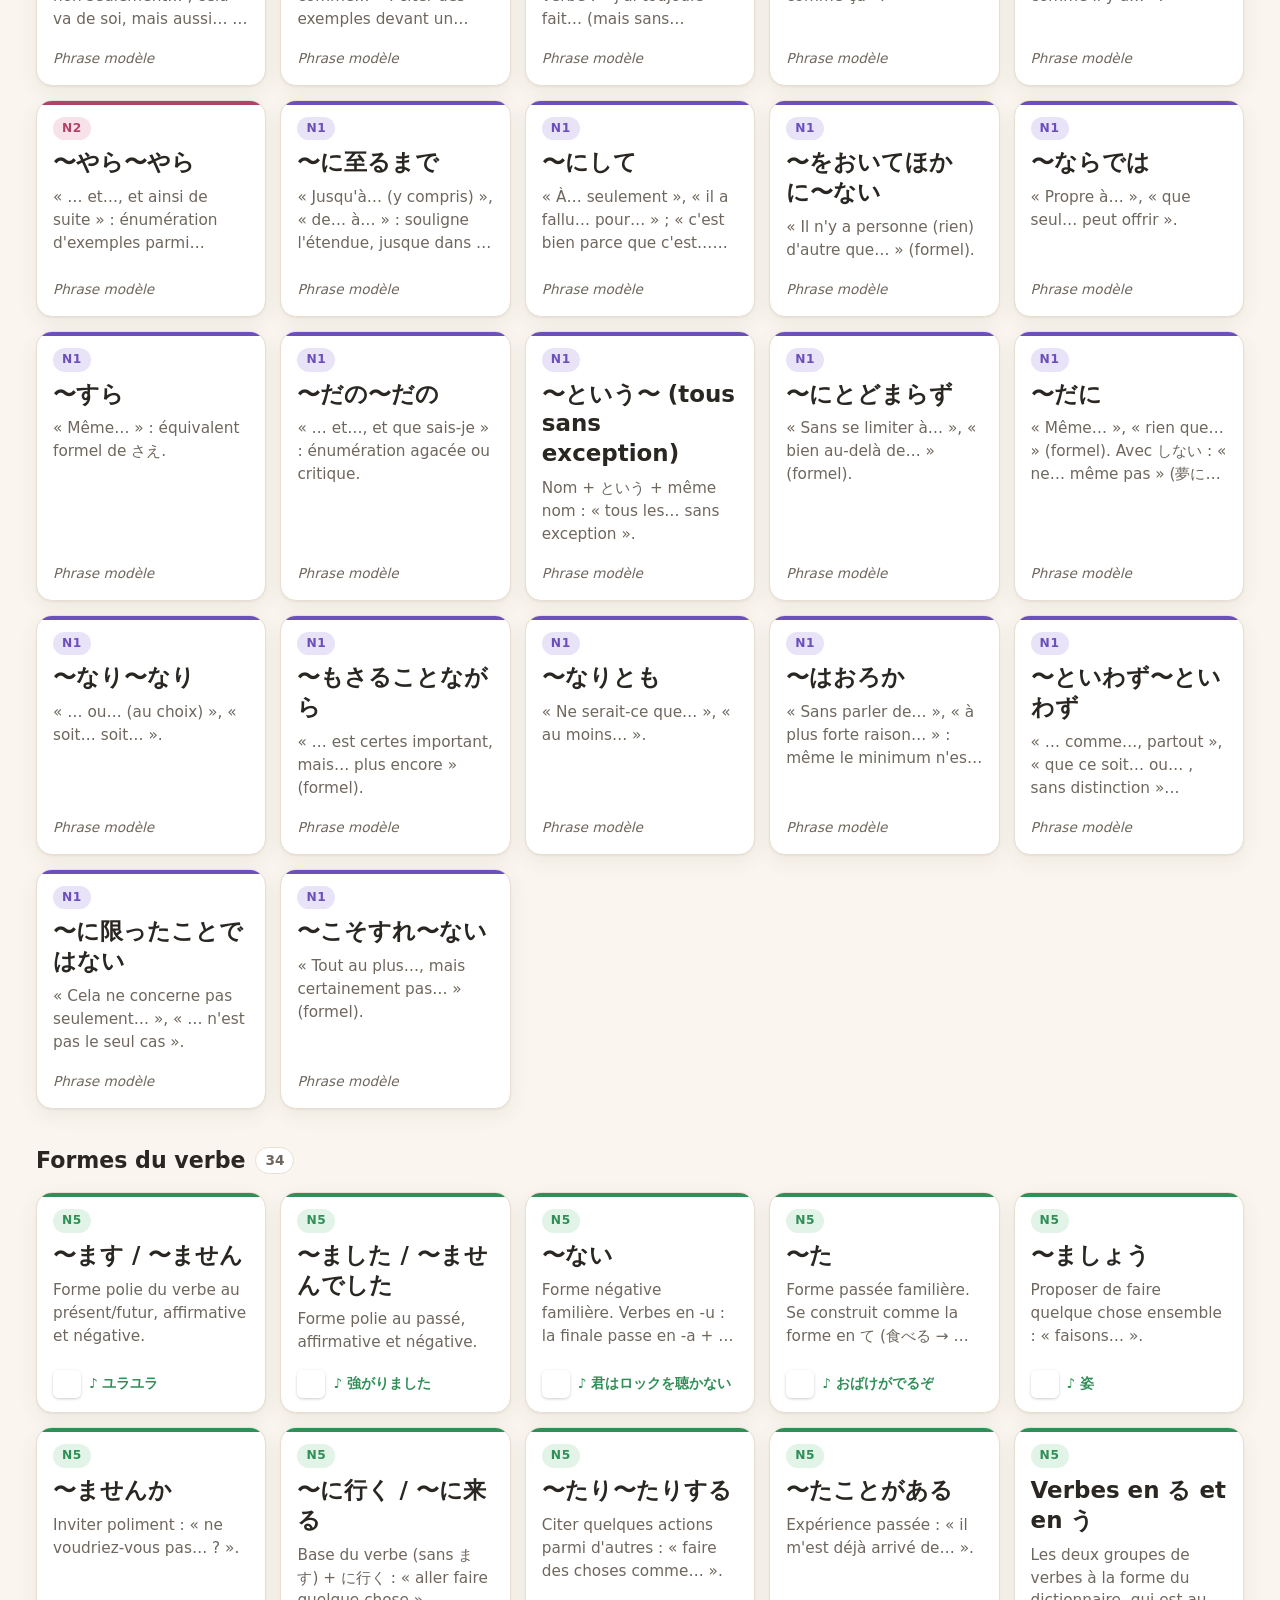
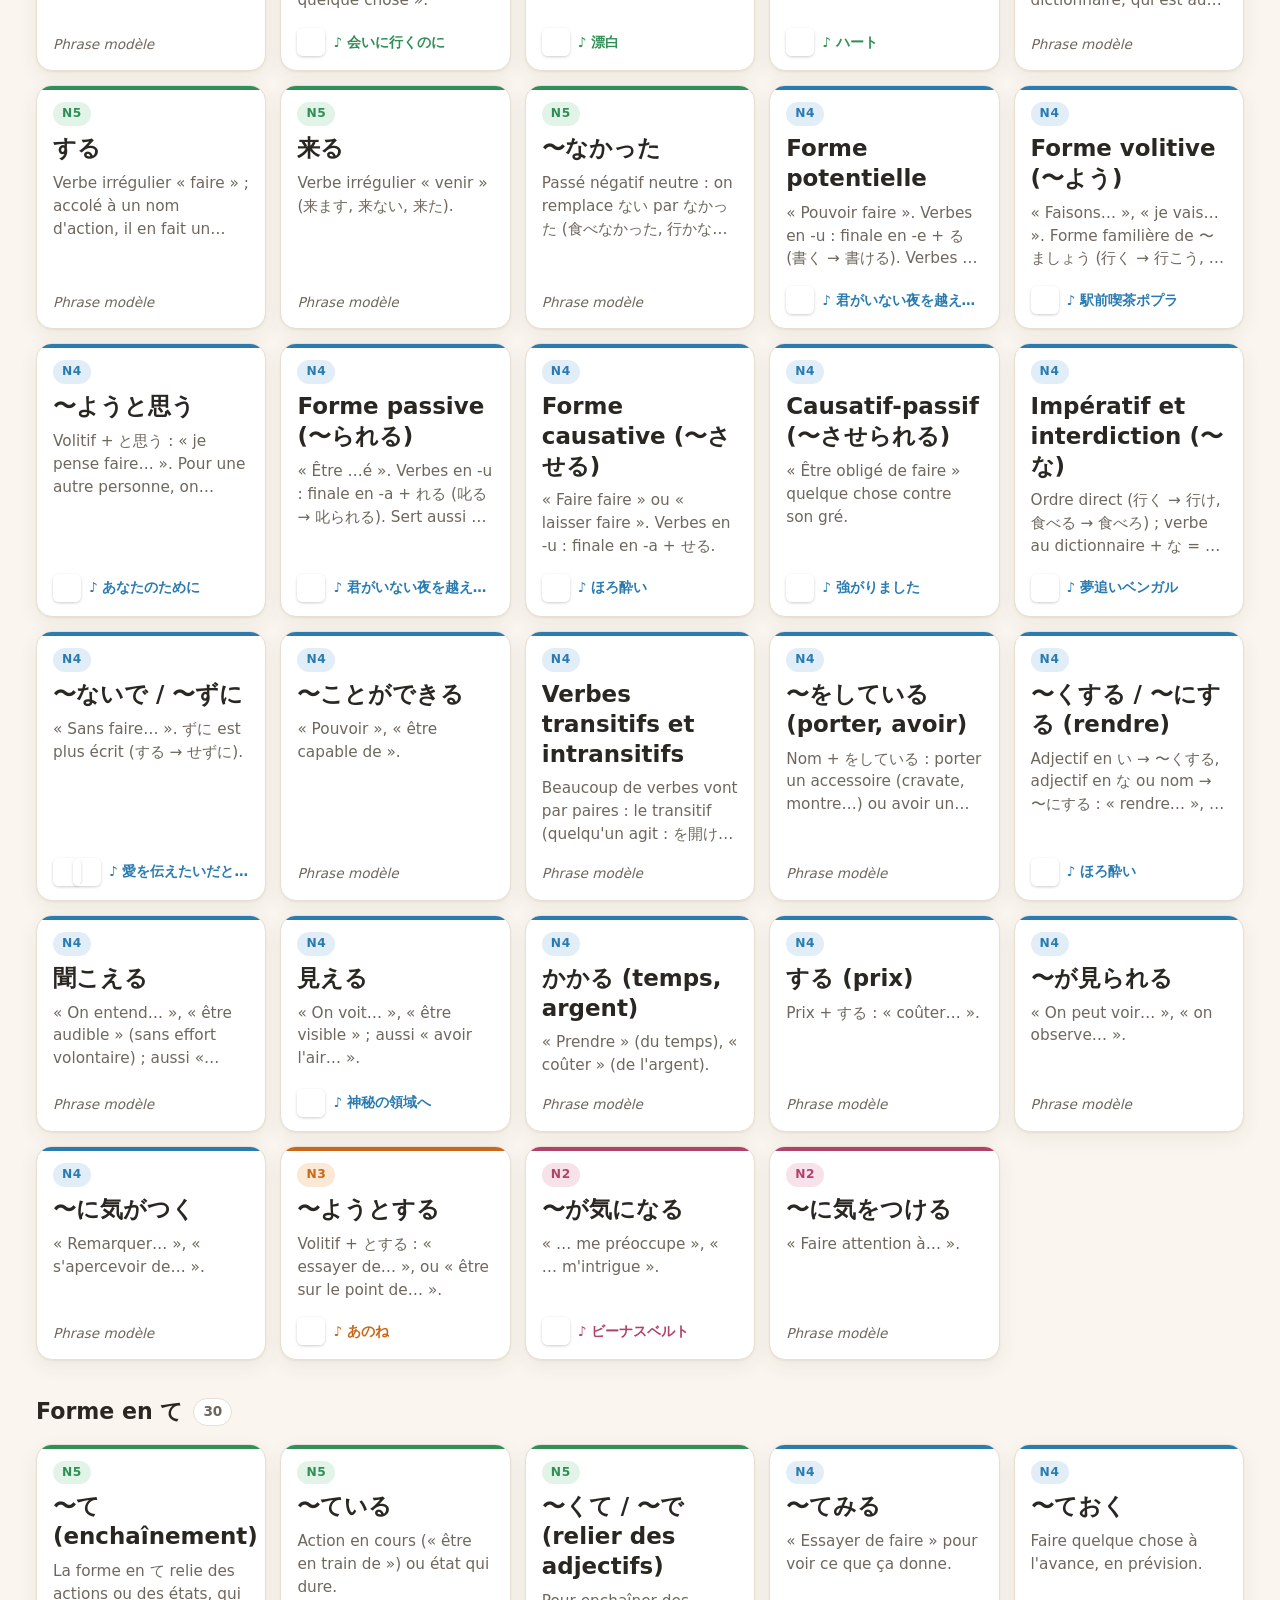
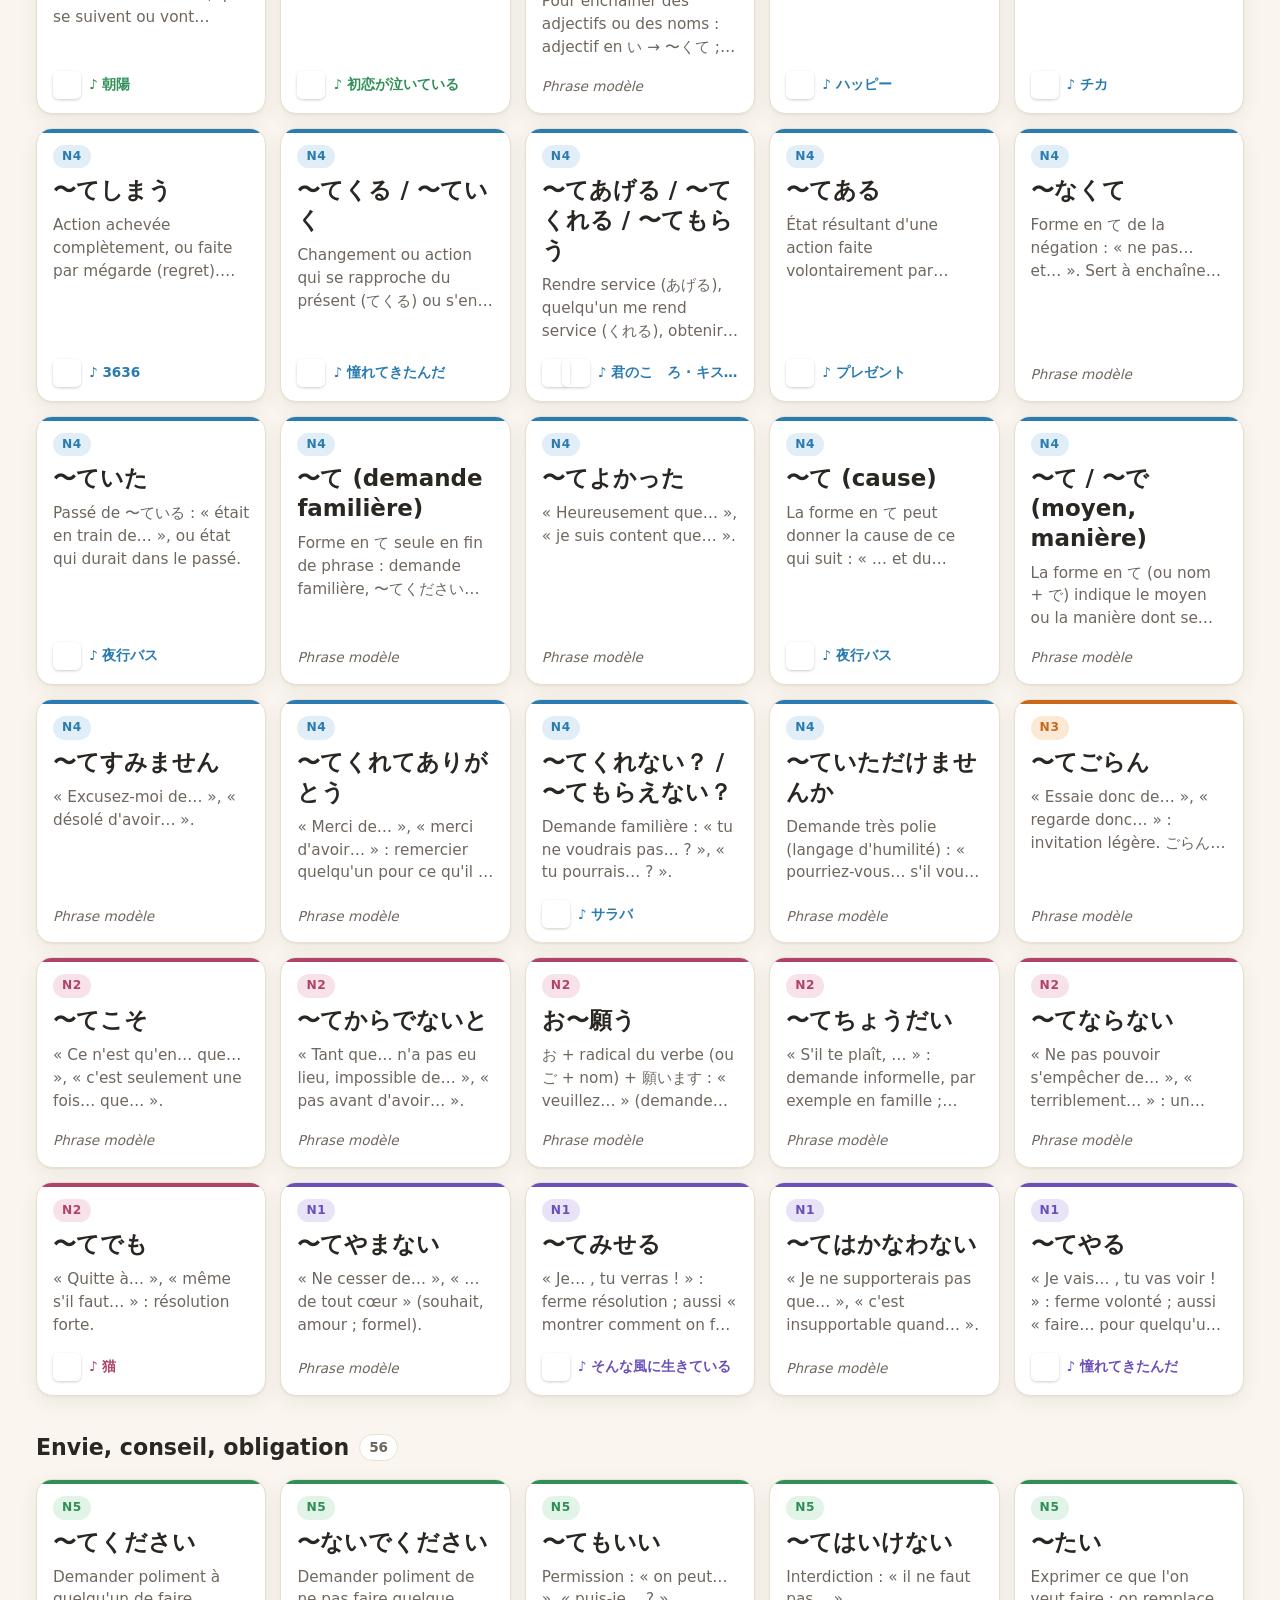
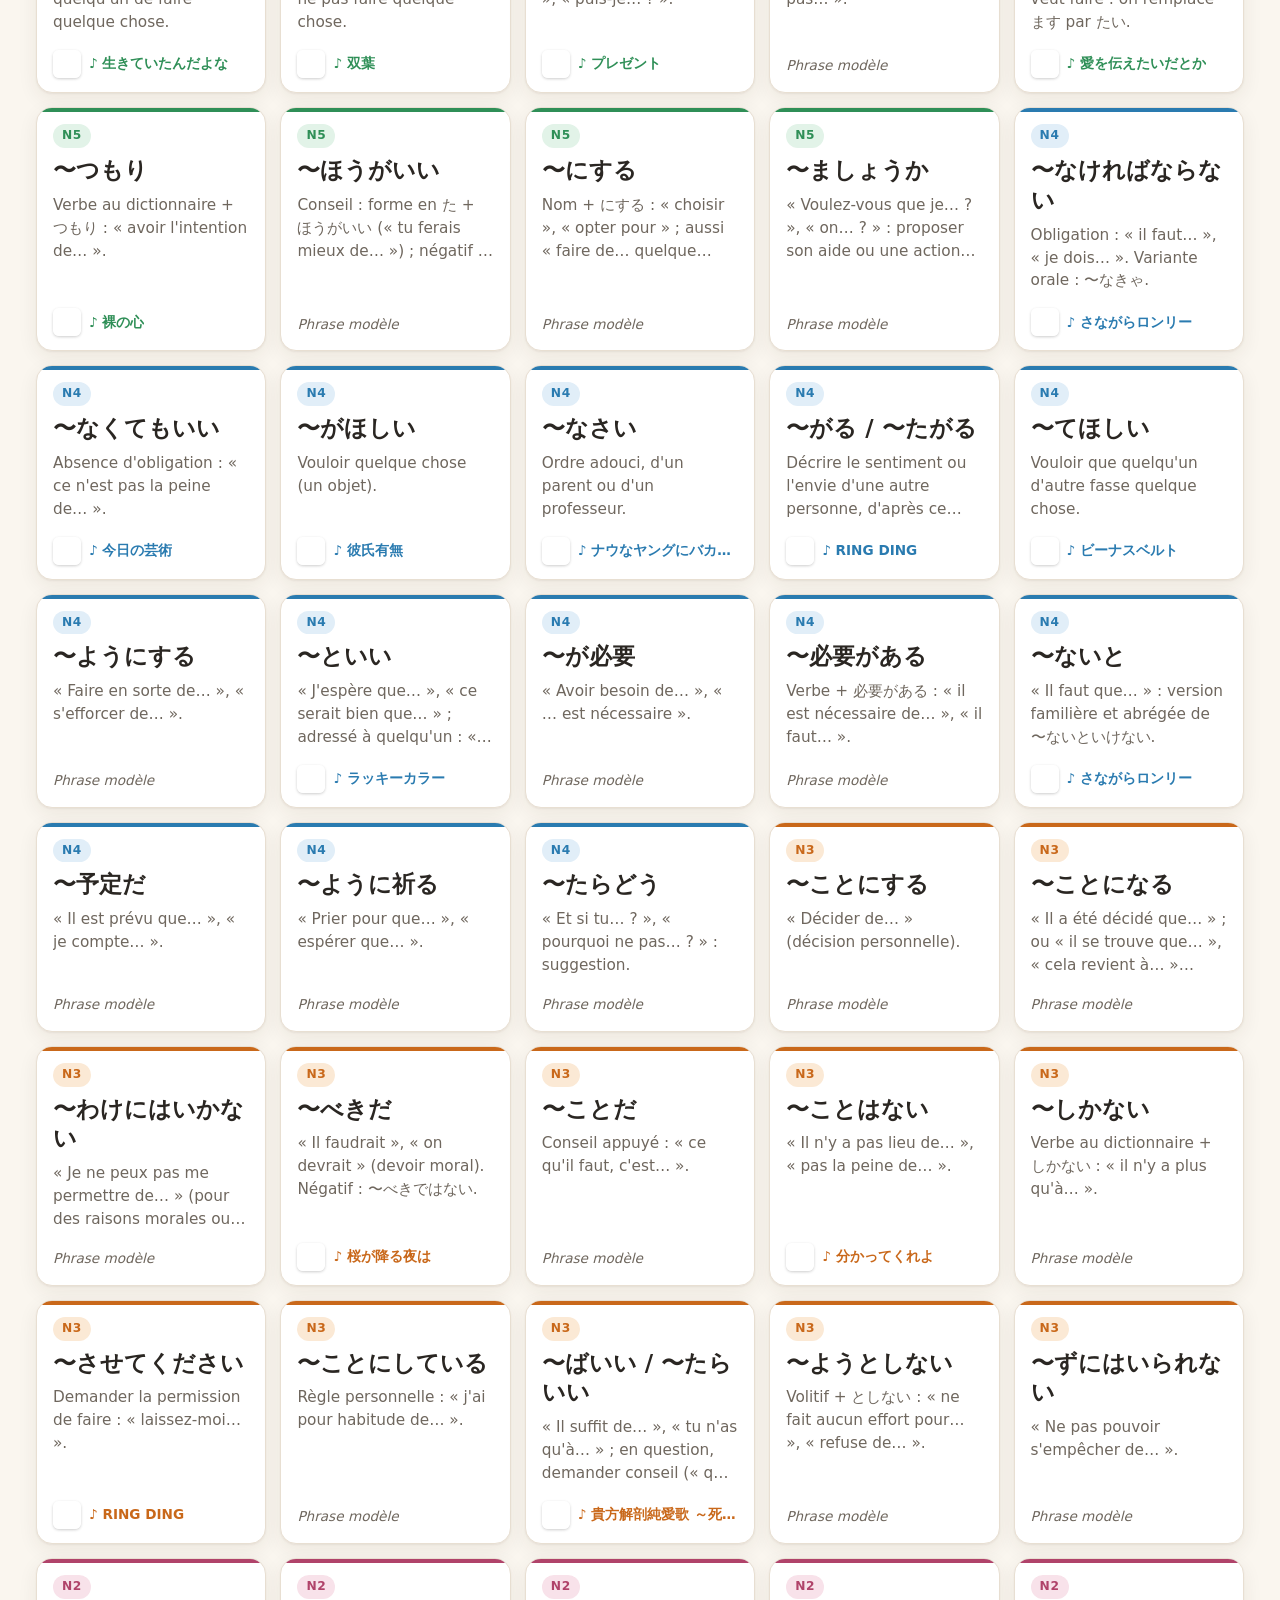
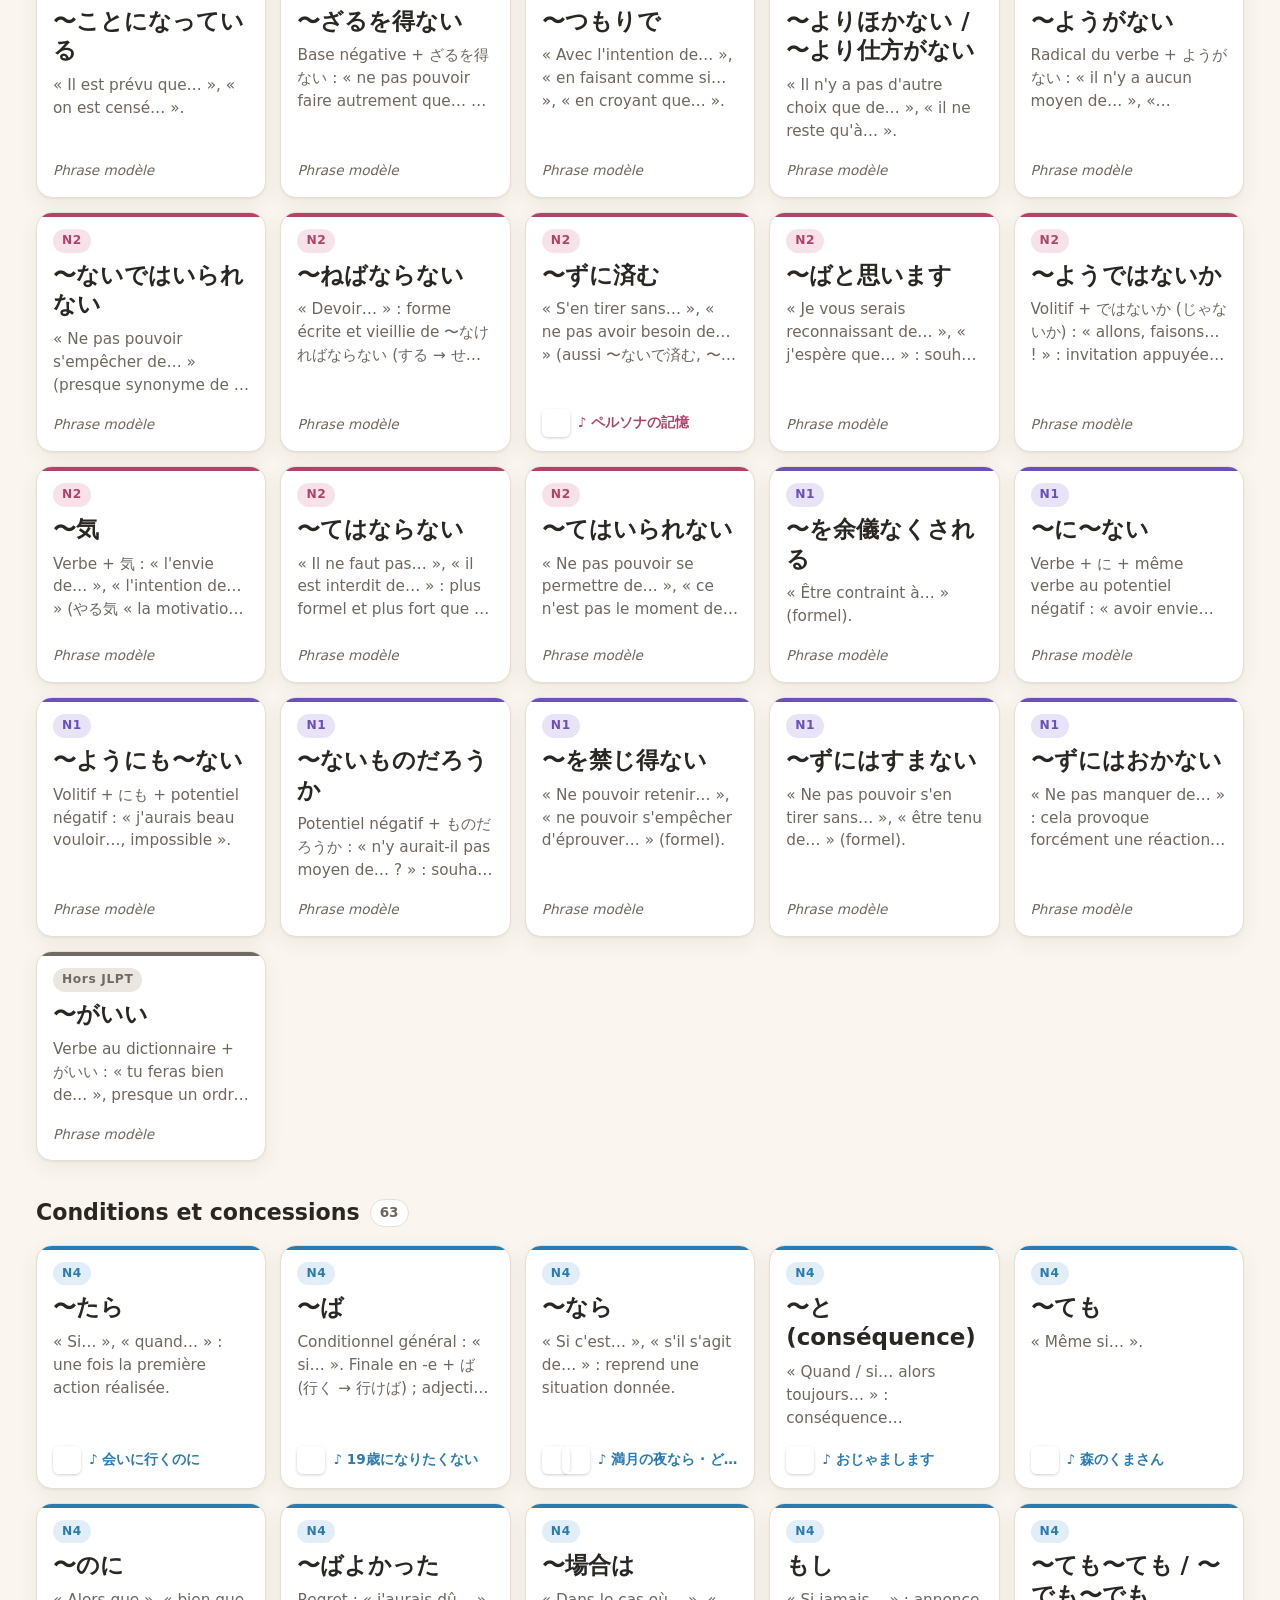
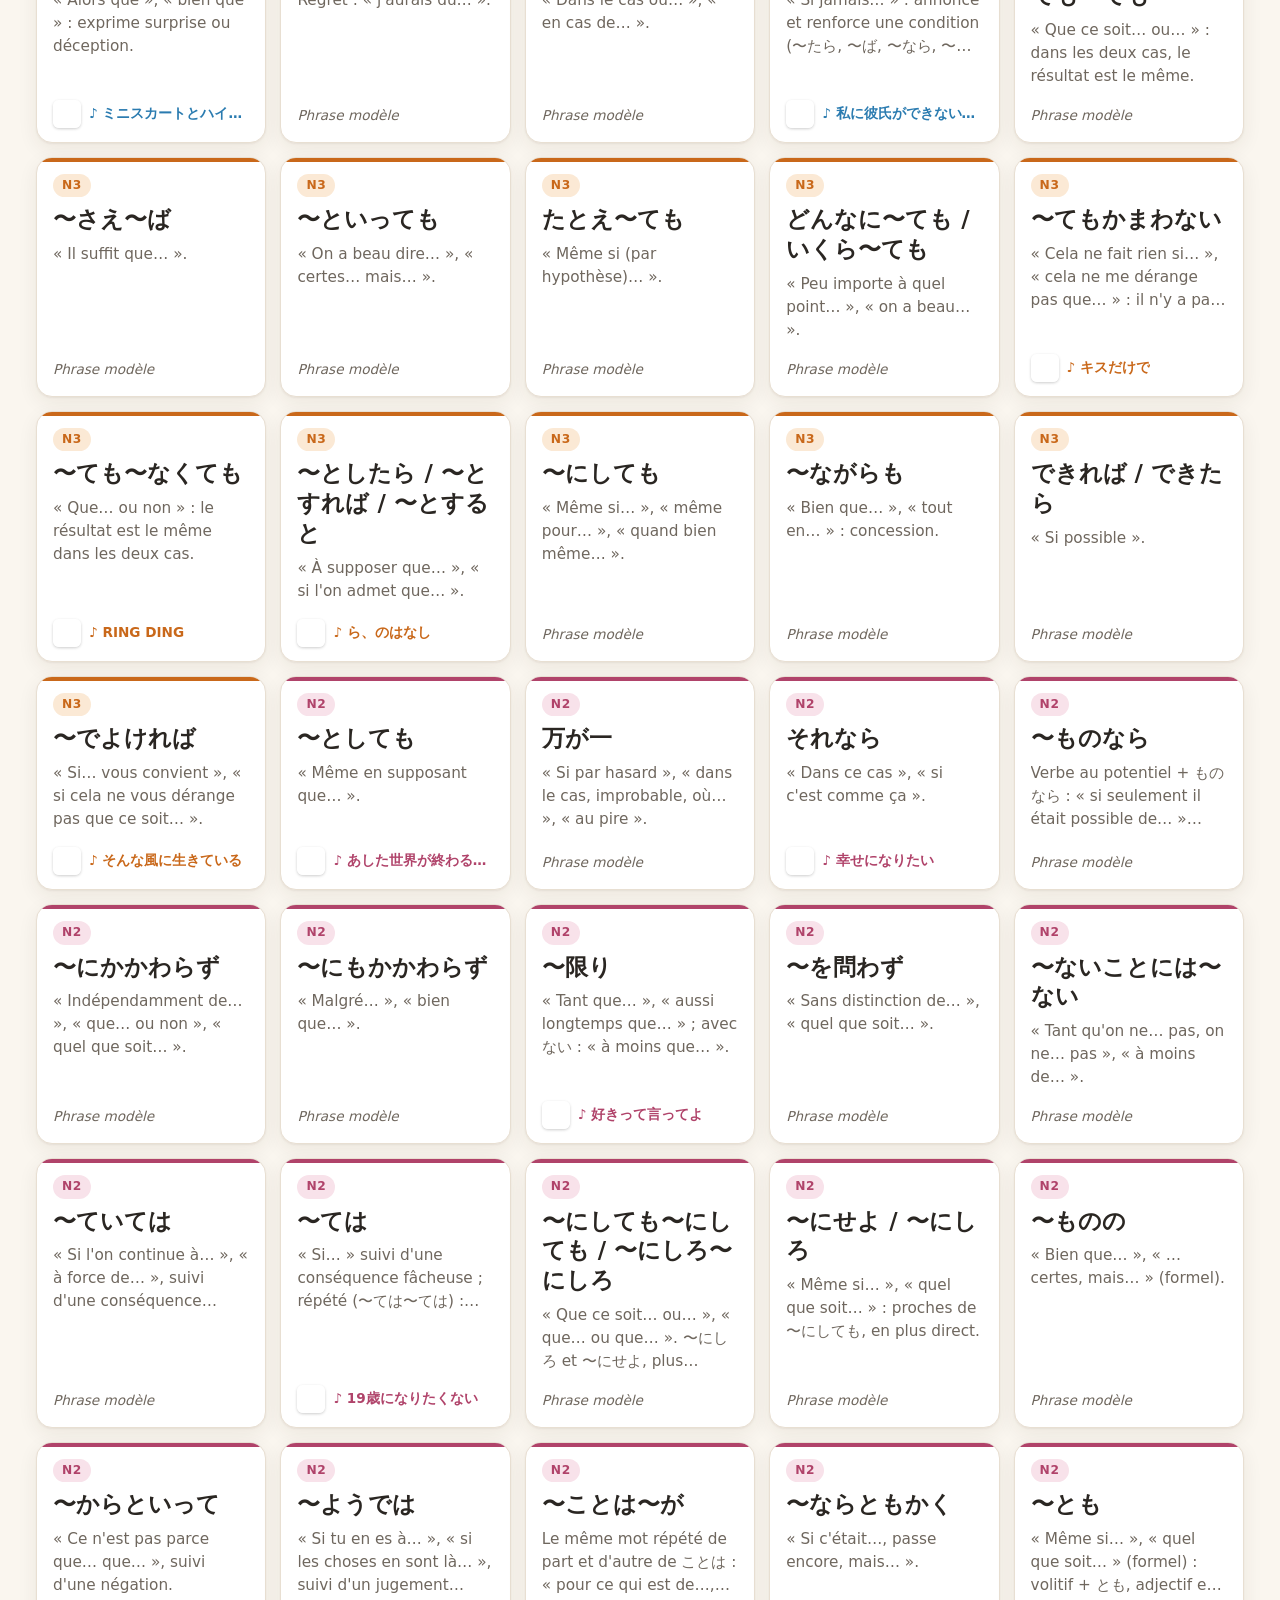
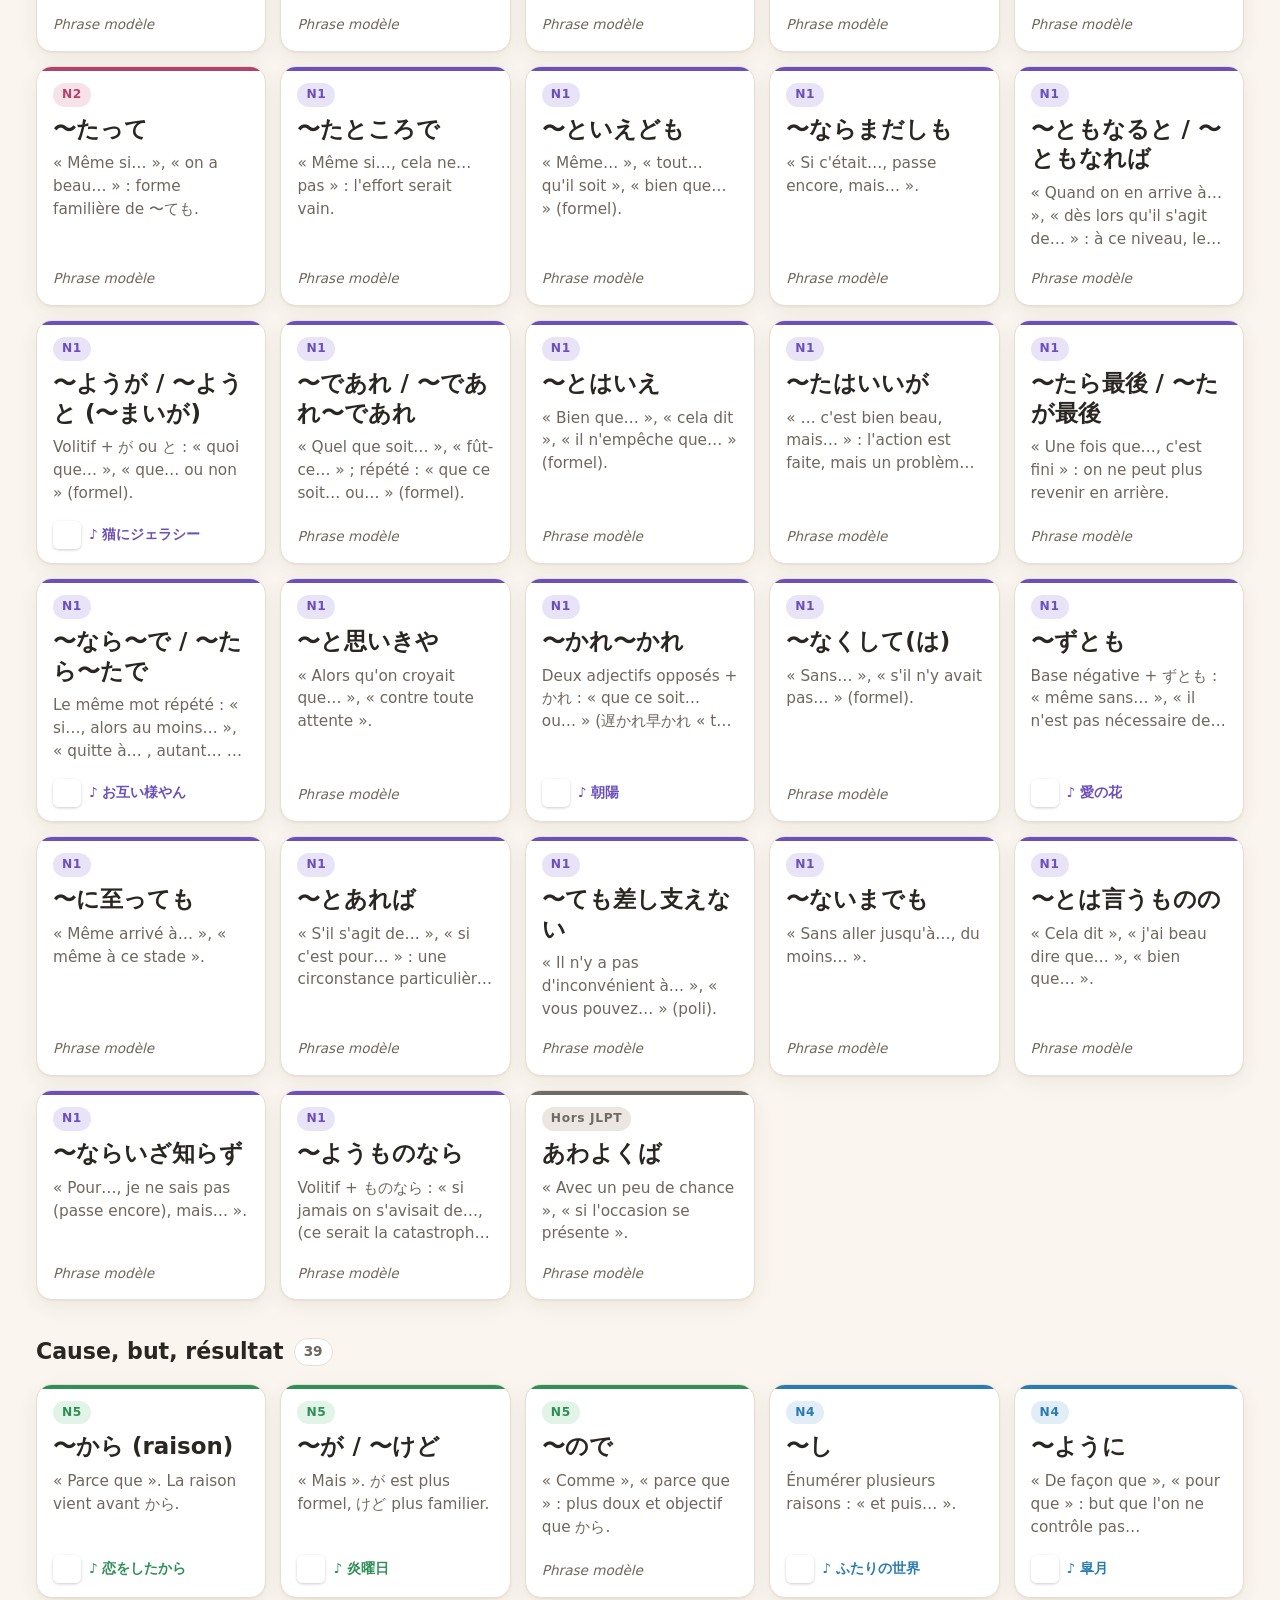
==== commit 96a79c74: "Ajoute la page Réglages et le bouton Surlignage sur les fiches Co-Authored-By: Claude Opus 5.5 <nore" ====
--- a/index.html
+++ b/index.html
@@ -21,6 +21,7 @@
       <a href="chansons.html">Chansons</a>
       <a href="fiches.html">Fiches</a>
       <a href="revision.html">Révision</a>
+      <a href="reglages.html" class="nav-reglages" title="Réglages" aria-label="Réglages">⚙</a>
     </div>
   </nav>
 
--- a/style.css
+++ b/style.css
@@ -322,6 +322,7 @@
 .nav-liens a[aria-current="page"] { color: var(--accent); background: var(--accent-doux); }
 @media (max-width: 480px) {
   .nav-logo { display: none; }
+  .nav-liens a { padding: 8px 9px; }
   .nav { justify-content: center; }
 }
 
@@ -605,7 +606,7 @@
 .bouton-furigana[aria-pressed="false"] { color: var(--discret); }
 
 /* ---------- Loupe kanji (fenêtre au survol d'un kanji) ---------- */
-::highlight(kanji-survole) { background-color: #ffe98a; color: #2a2622; }
+.loupe-surligne { background-color: #ffe98a; color: #2a2622; border-radius: 2px; }
 #loupe-kanji {
   position: absolute; z-index: 1000; width: min(360px, calc(100vw - 16px));
   max-height: min(70vh, 520px); overflow-y: auto;
@@ -672,3 +673,19 @@
   display: inline-block; font-size: 0.7rem; color: var(--discret); background: var(--accent-doux);
   border-radius: 5px; padding: 0 5px; margin-right: 4px;
 }
+
+/* ---------- Page Réglages ---------- */
+.nav-liens a.nav-reglages { font-size: 1.05rem; padding: 6px 10px; }
+@media (max-width: 480px) { .nav-liens a.nav-reglages { padding: 6px 6px; } }
+.reglages { background: var(--carte); border: 1px solid var(--bord); border-radius: 16px; padding: 8px 20px 18px; margin: 16px 0 32px; }
+.reglages h2 { font-size: 1.1rem; margin: 18px 0 4px; }
+.reglages .interrupteur { display: flex; margin: 4px 0; }
+.reglages .interrupteur input:disabled + .interrupteur-piste { opacity: 0.4; }
+.reglage-aide { color: var(--discret); font-size: 0.88rem; margin: 4px 0 8px; }
+.reglage-choix { border: none; padding: 0; margin: 14px 0 0; }
+.reglage-choix legend { font-weight: 700; font-size: 1.1rem; padding: 0; margin-bottom: 6px; }
+.reglage-choix label { display: flex; align-items: center; gap: 10px; min-height: 40px; cursor: pointer; }
+.reglage-choix input { accent-color: var(--accent); width: 18px; height: 18px; }
+.reglage-pied { display: flex; flex-wrap: wrap; align-items: center; gap: 10px 16px; margin: 20px 0 0; }
+.lien-hasard:disabled { opacity: 0.45; cursor: default; }
+@media (max-width: 360px) { .nav-liens { gap: 0; } .nav-liens a { padding: 8px 4px; font-size: 0.82rem; } .nav-liens a.nav-reglages { padding: 6px 3px; } }
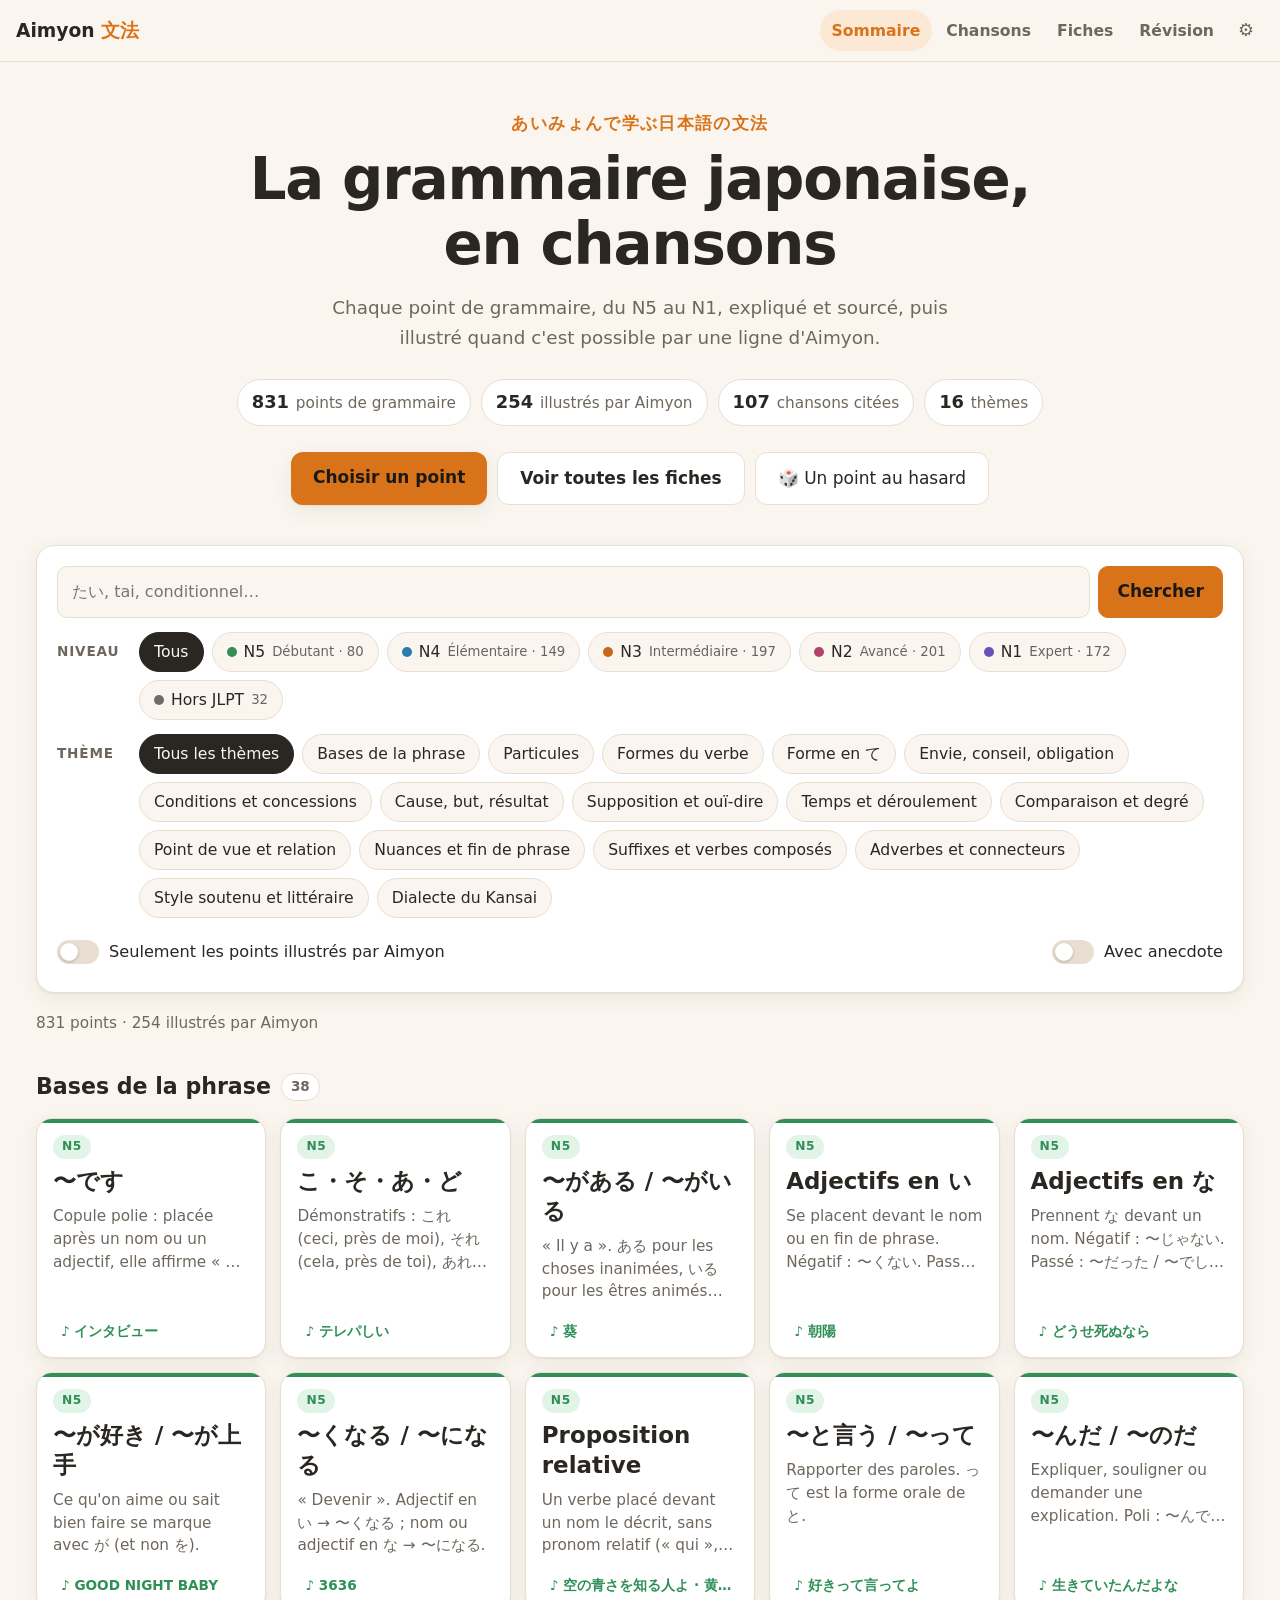
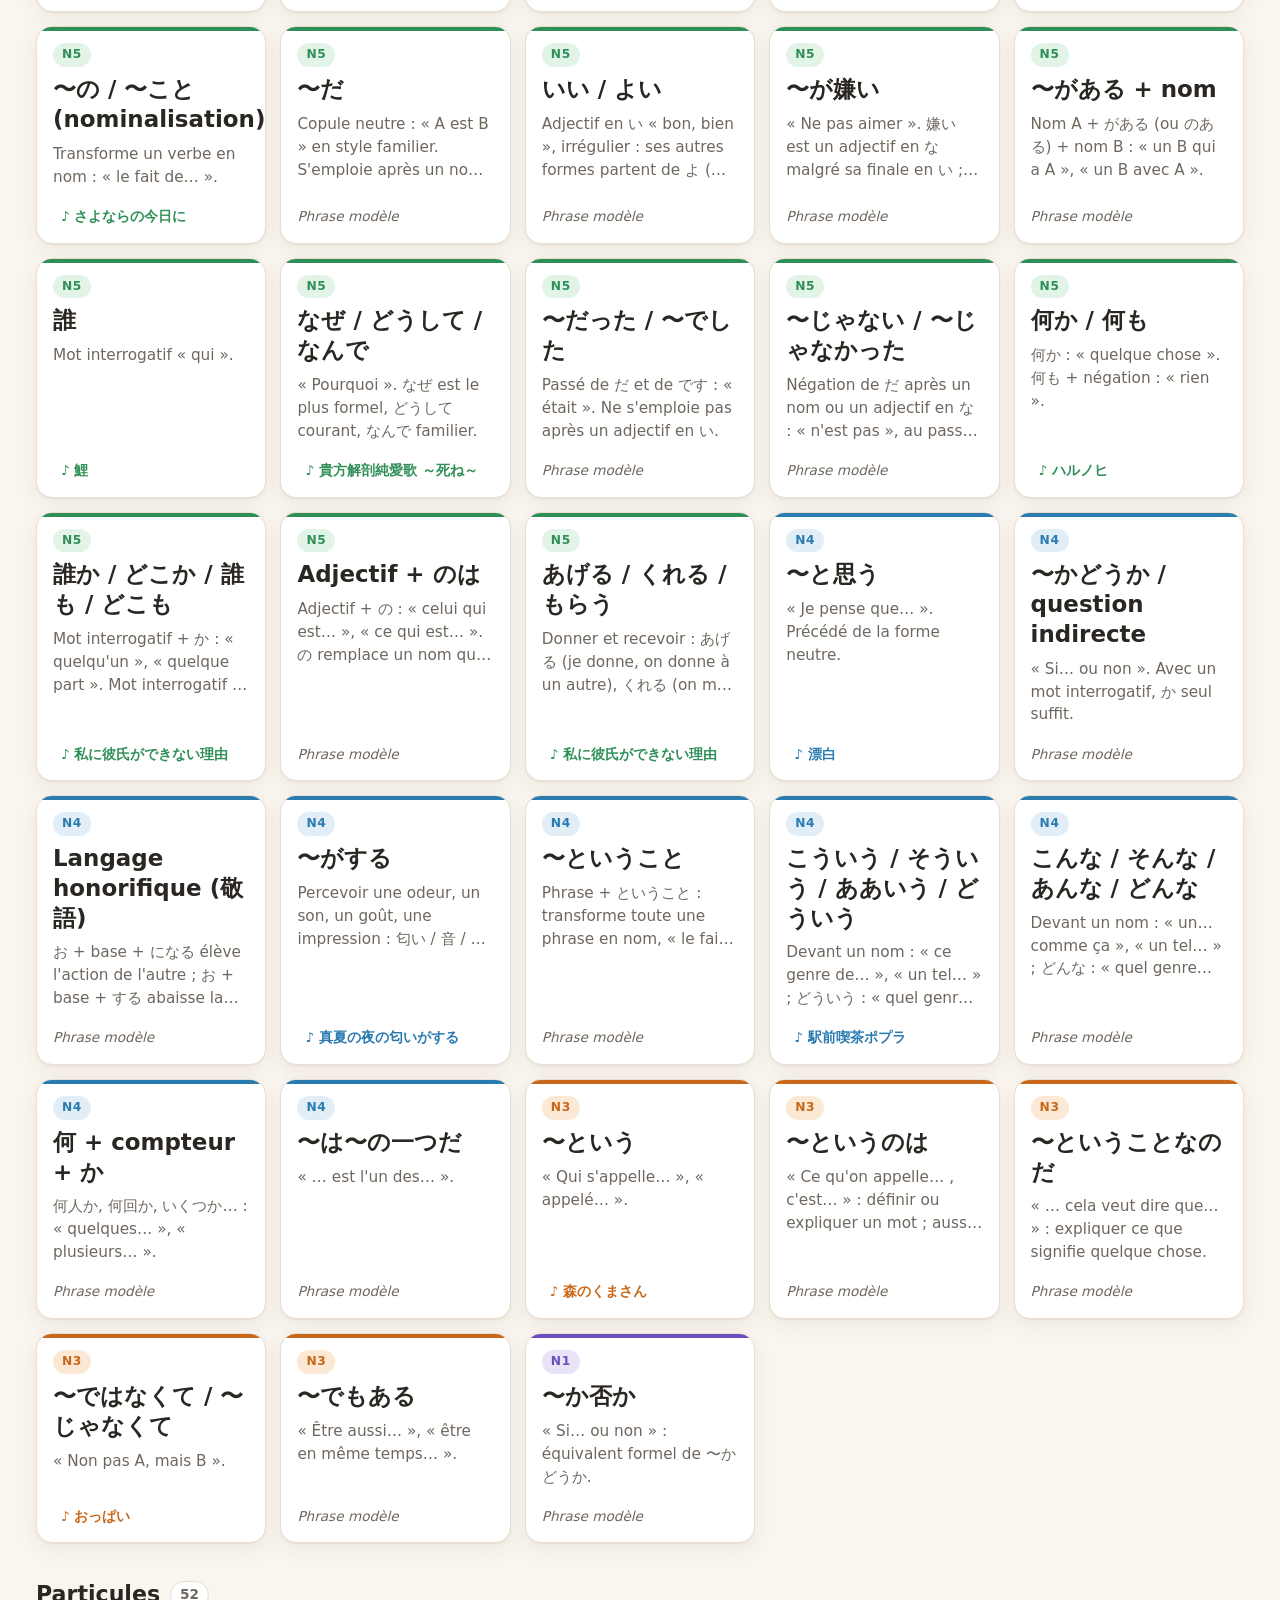
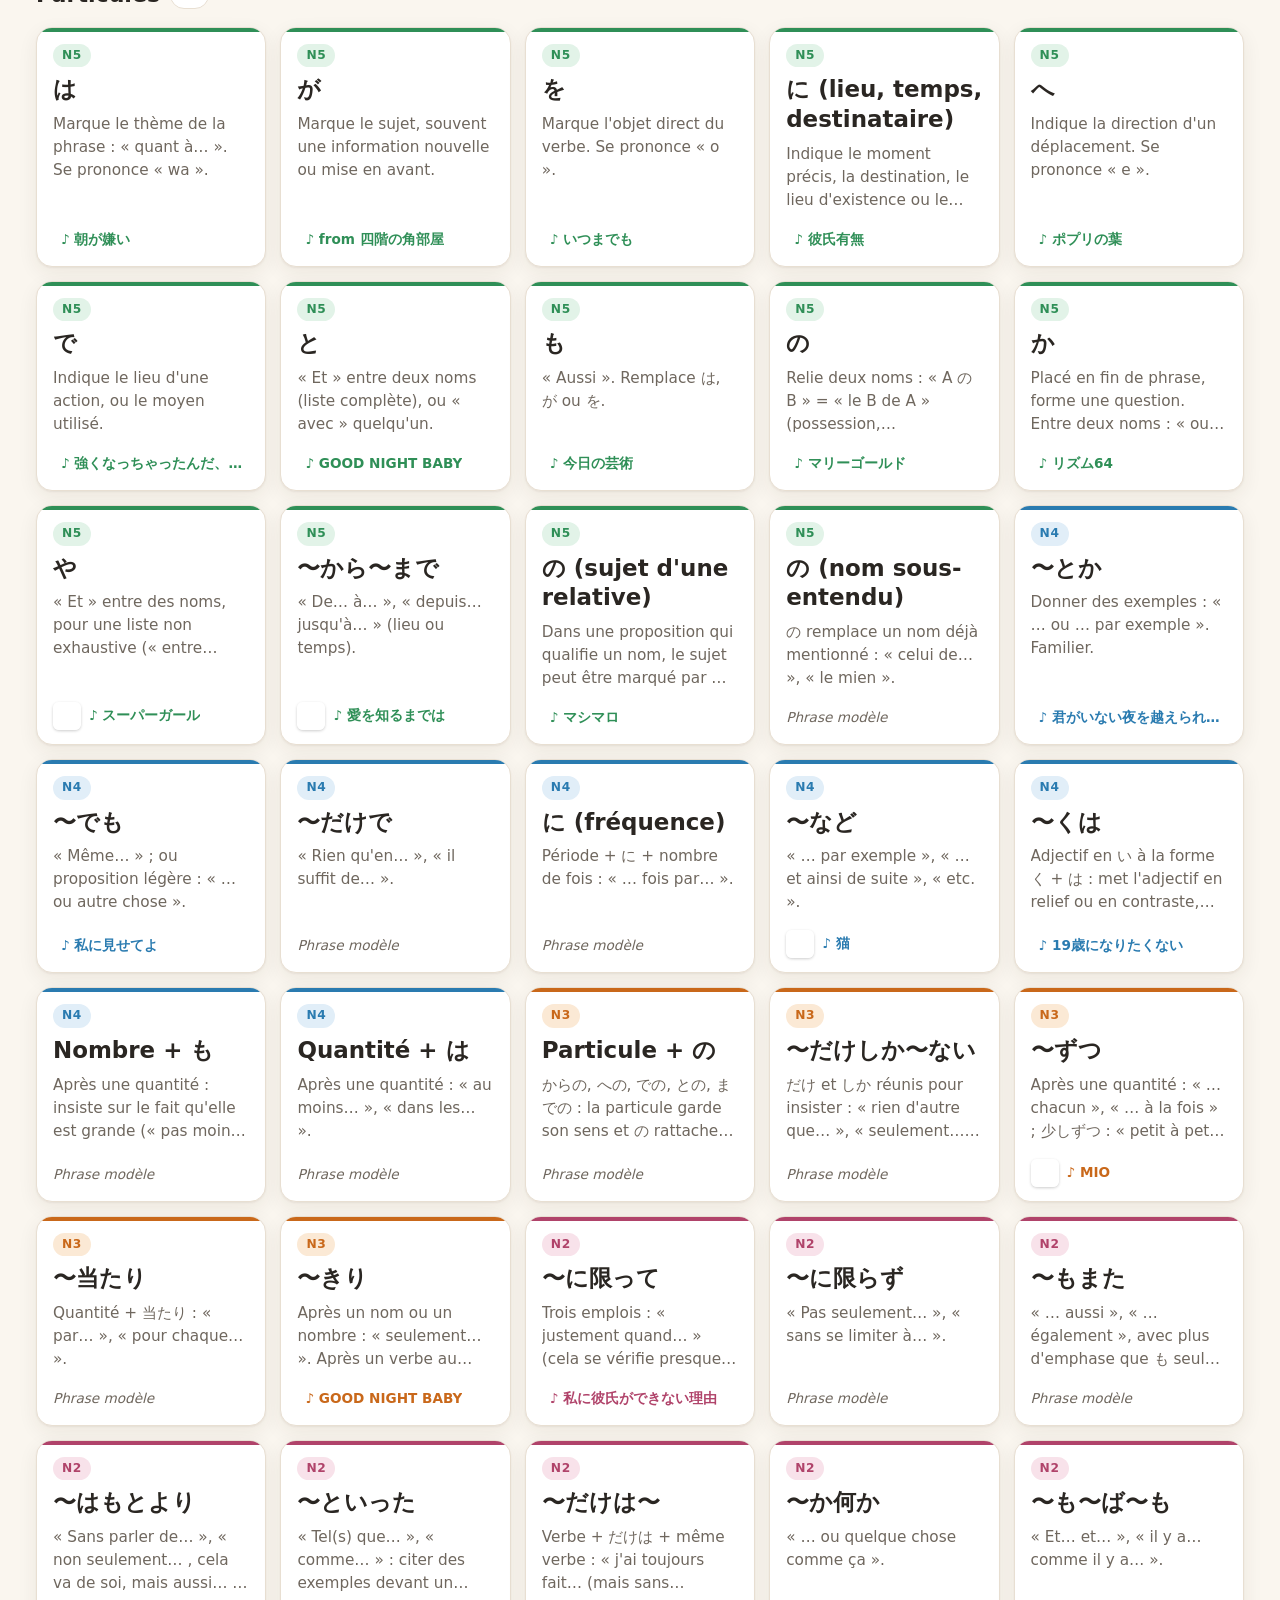
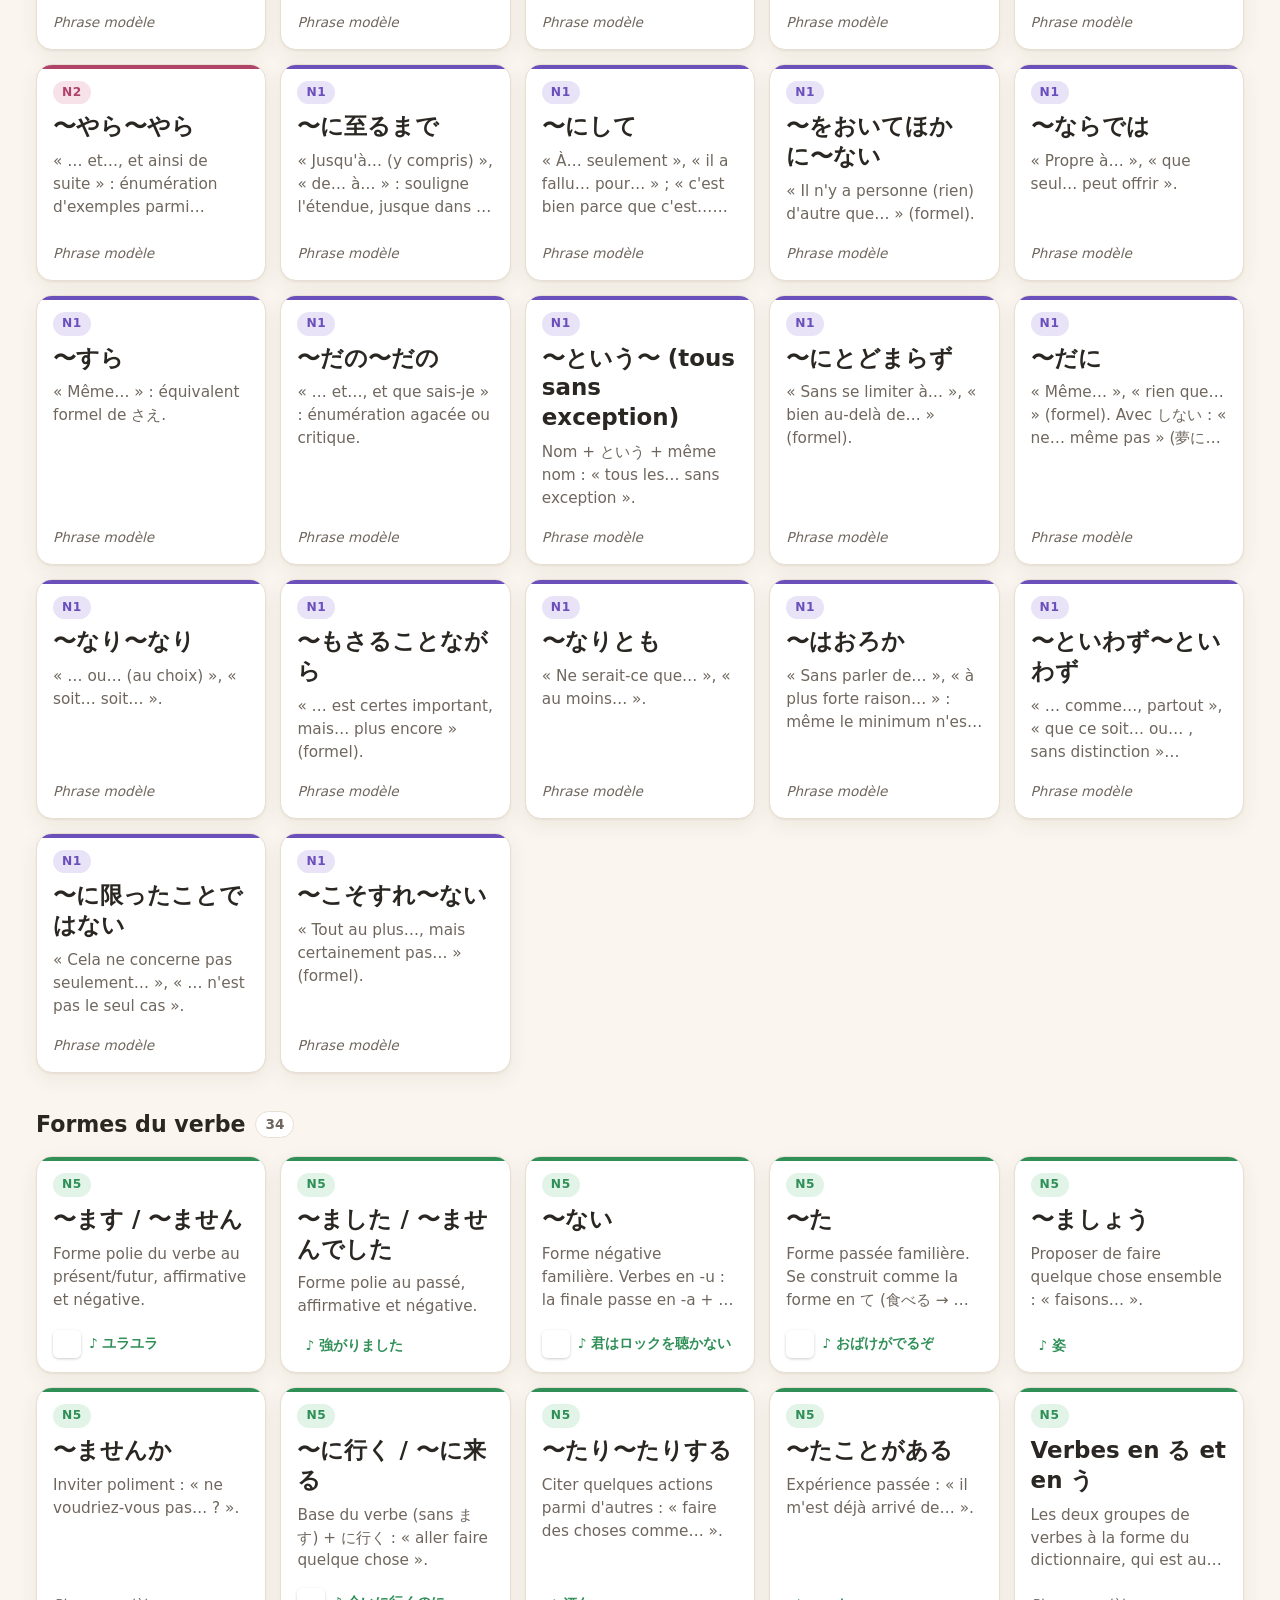
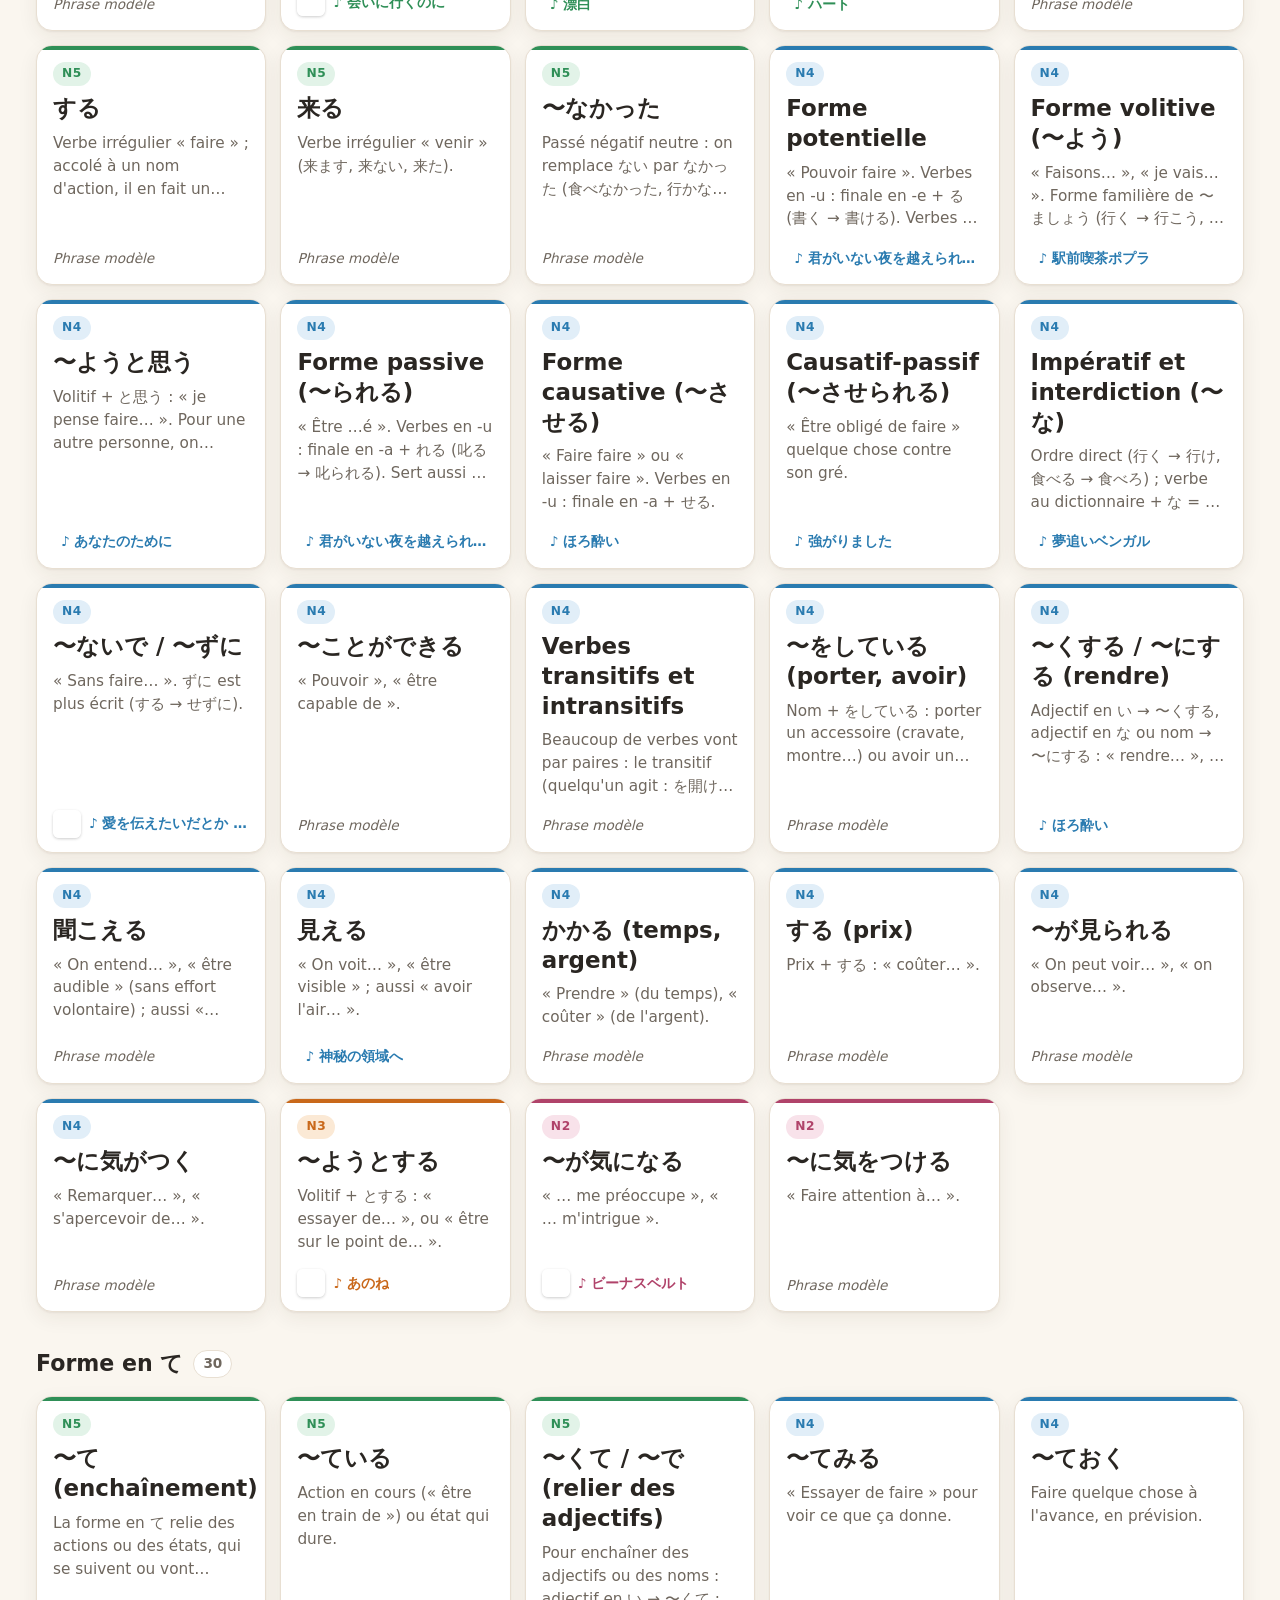
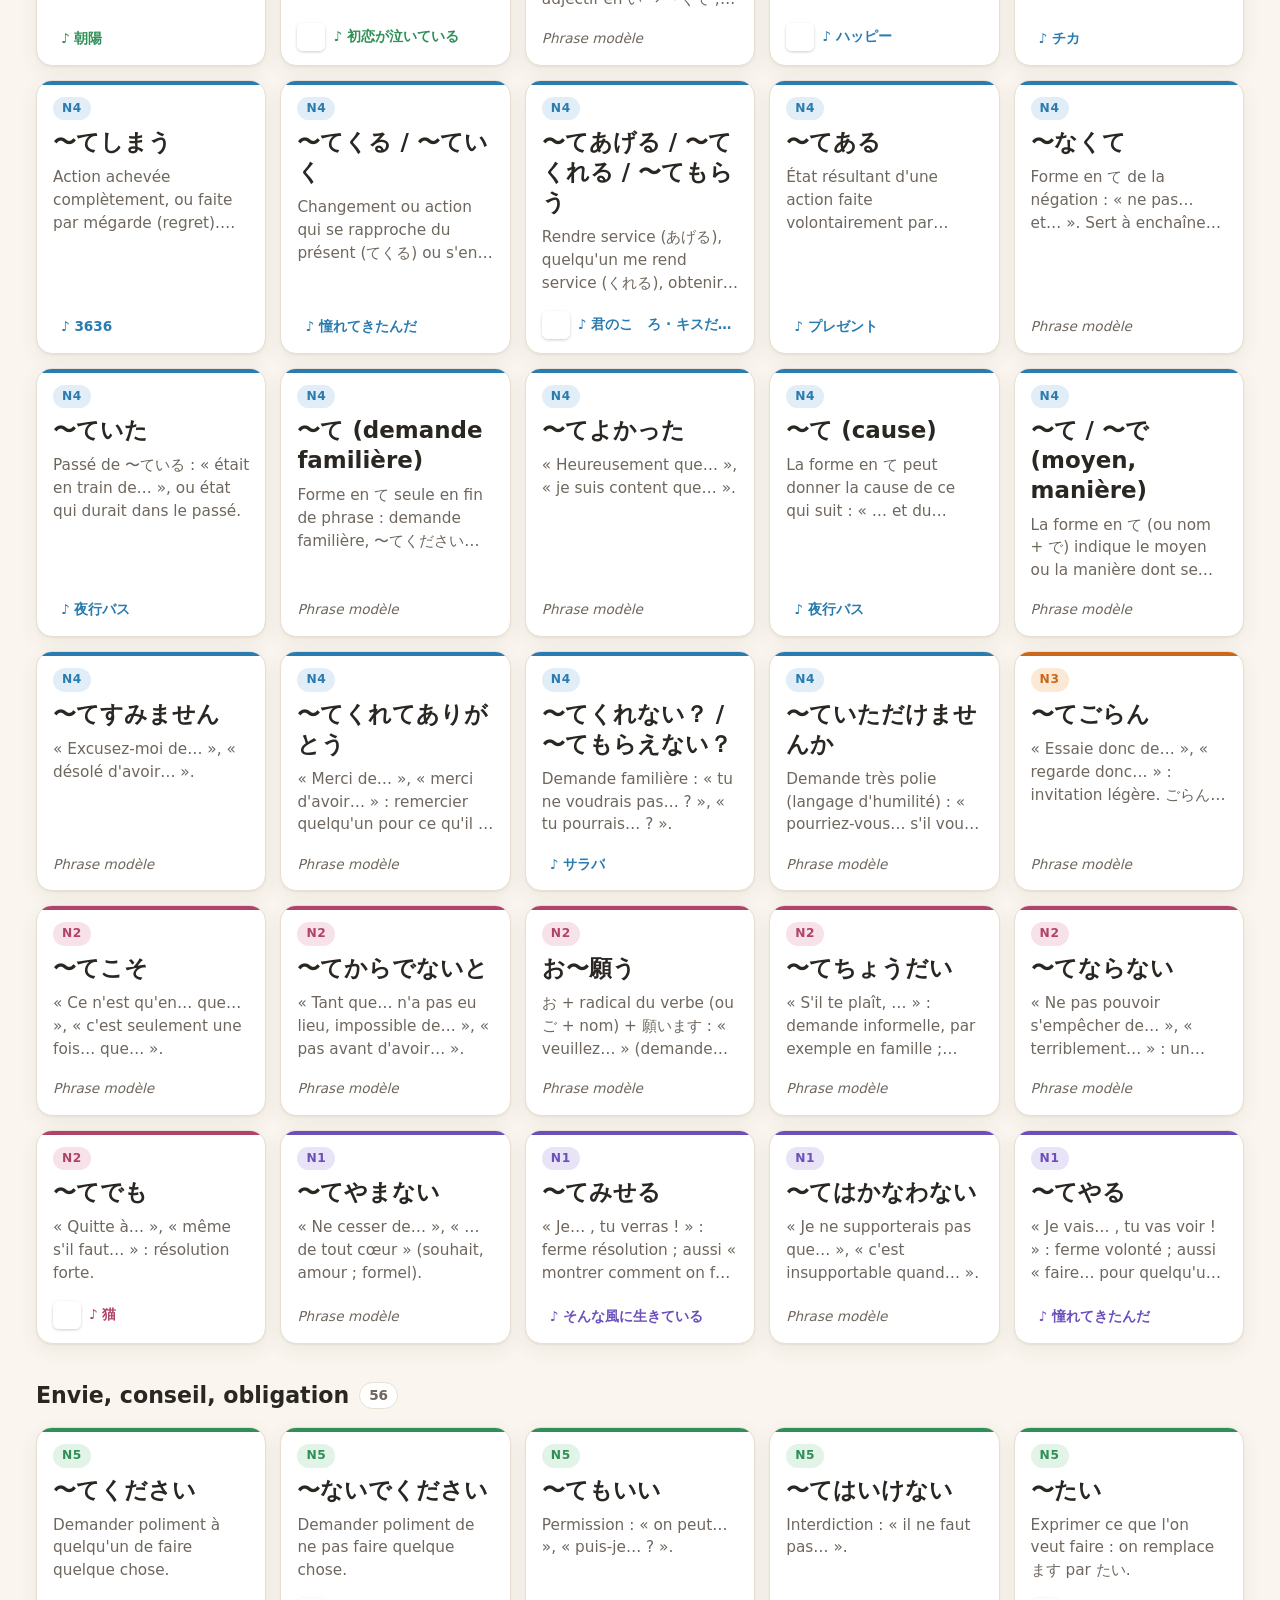
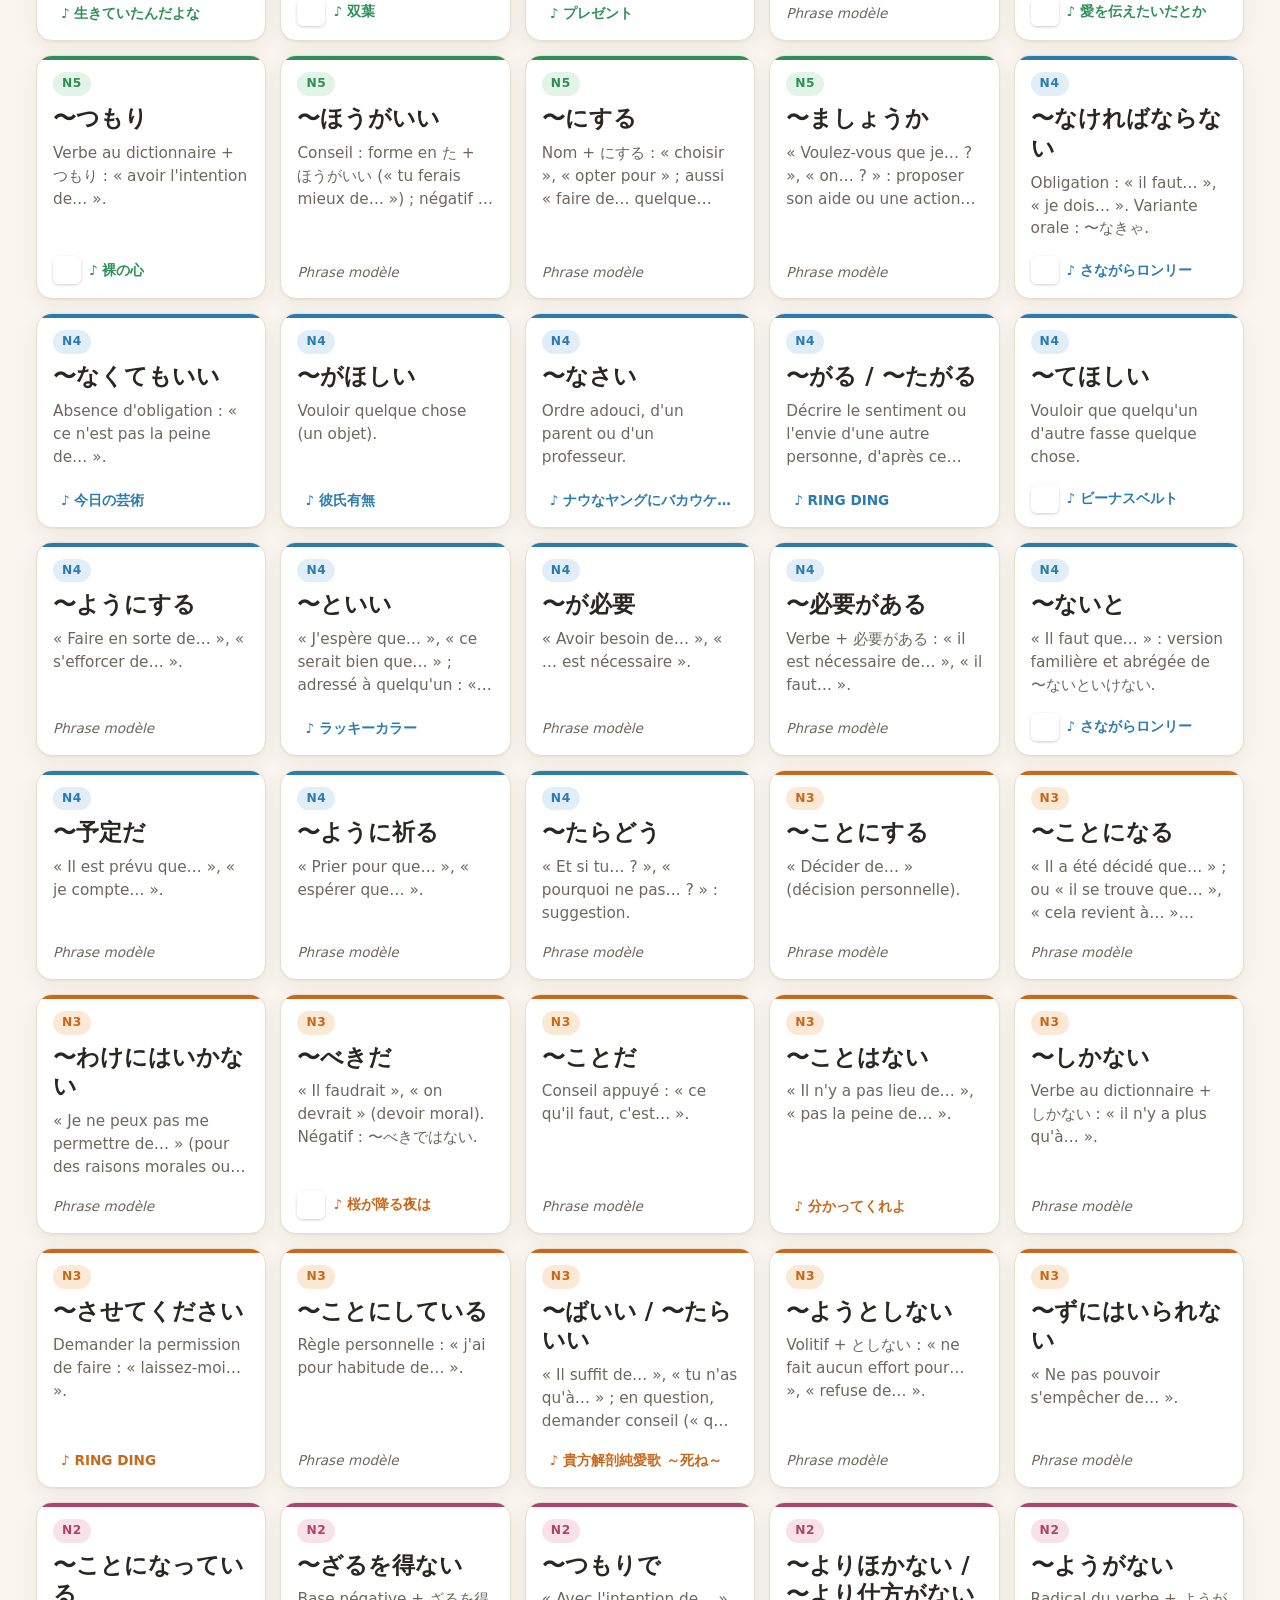
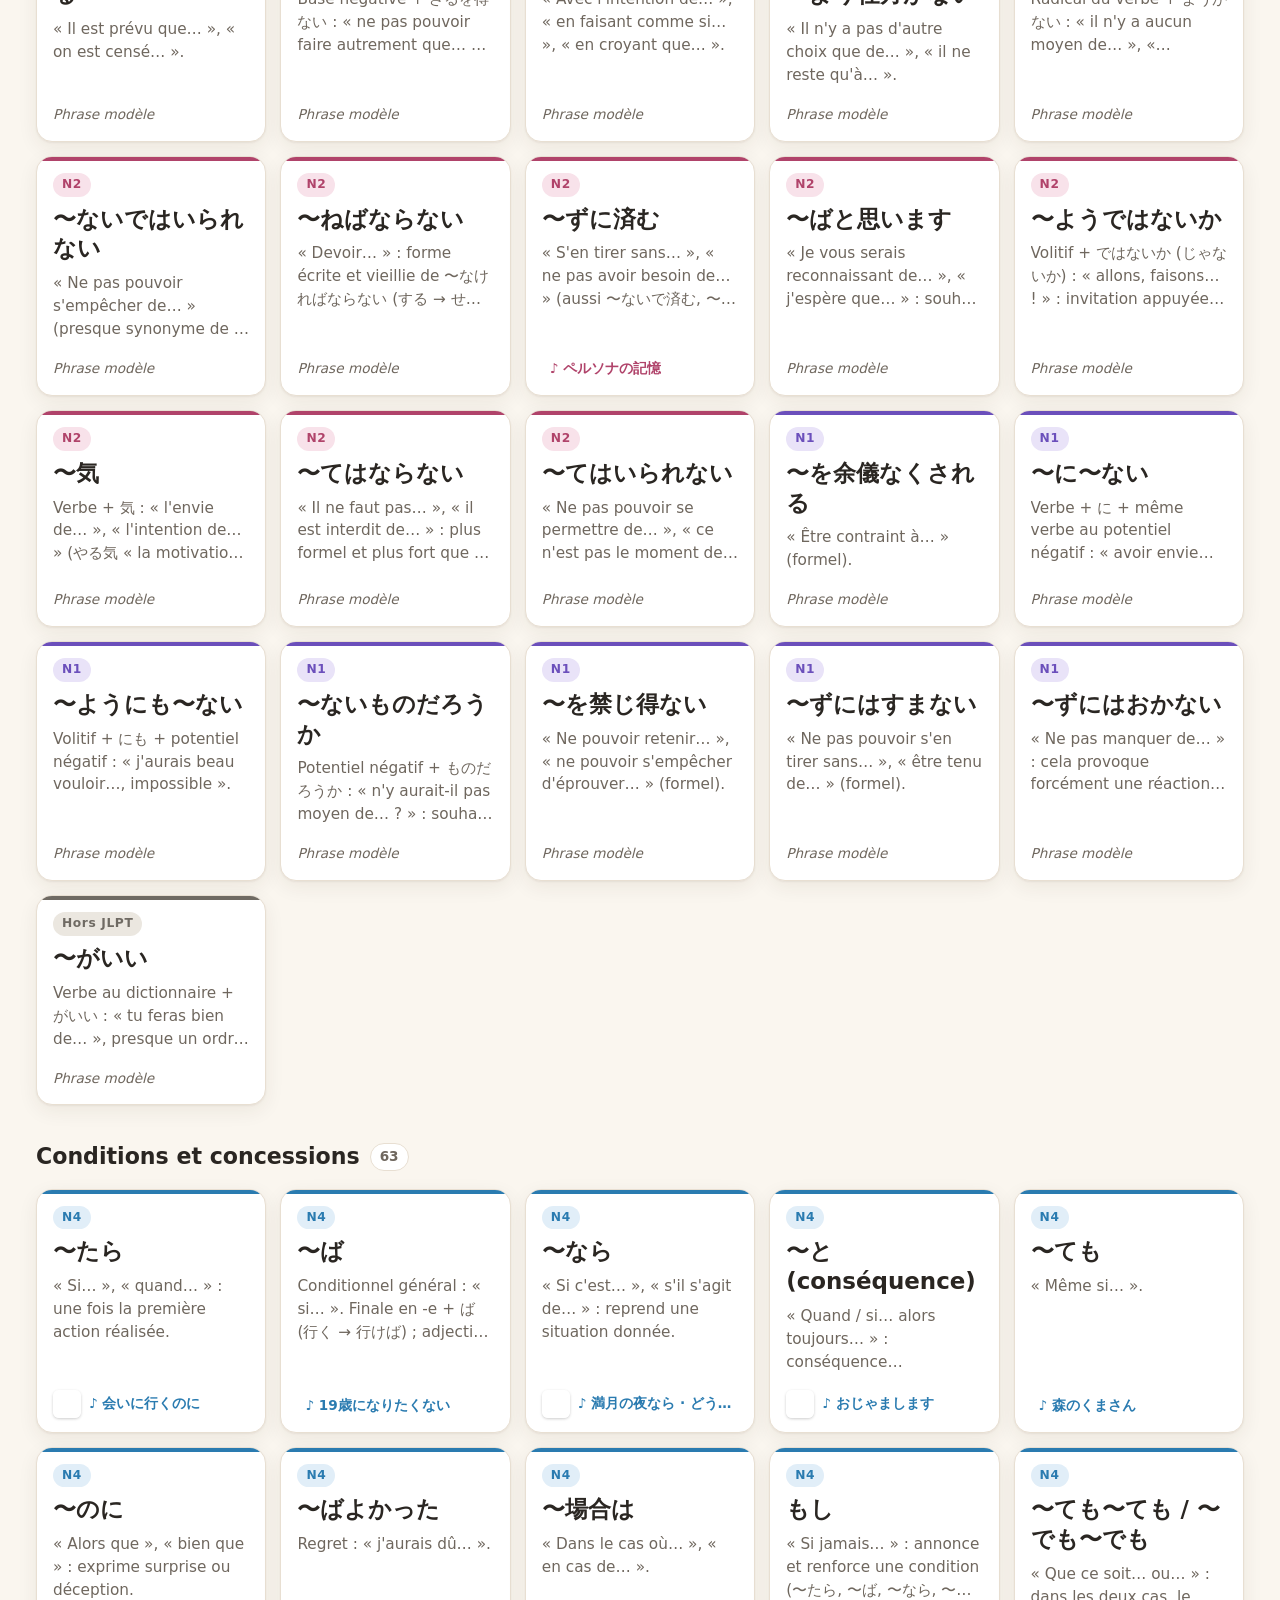
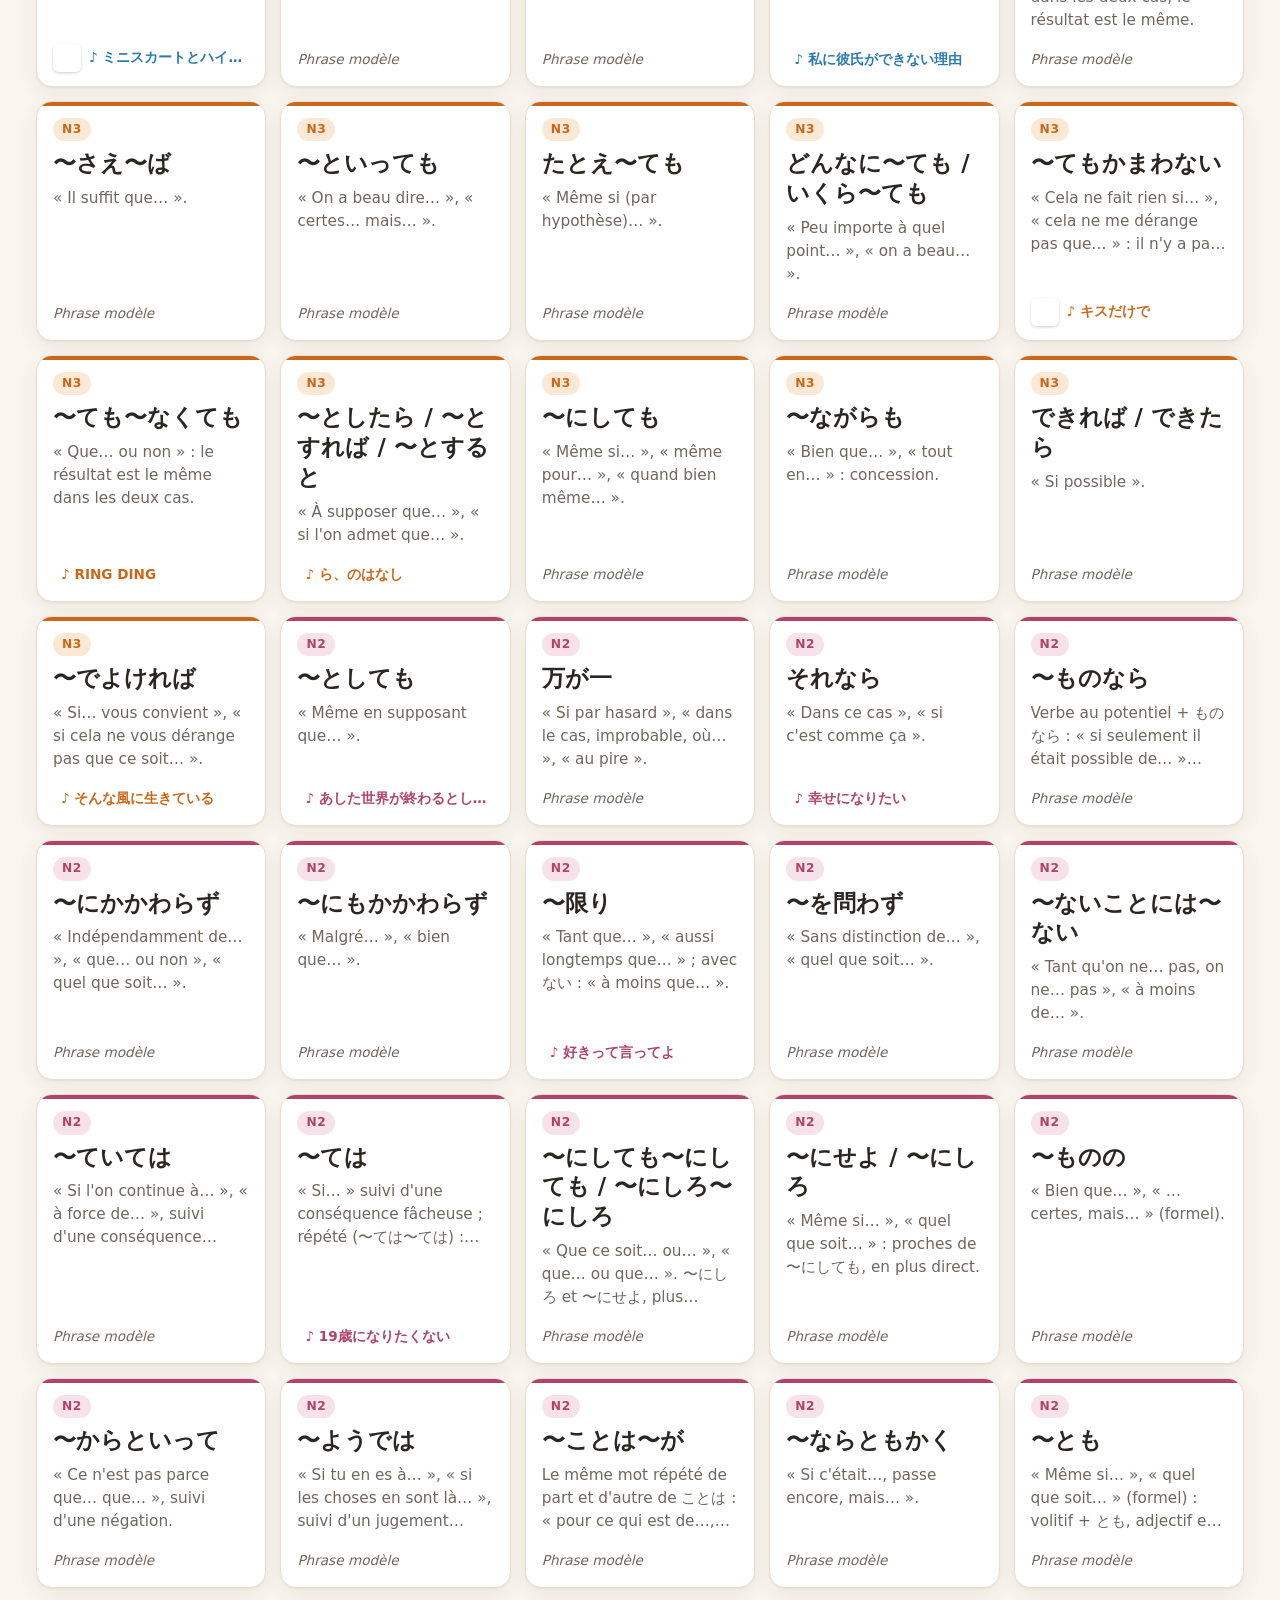
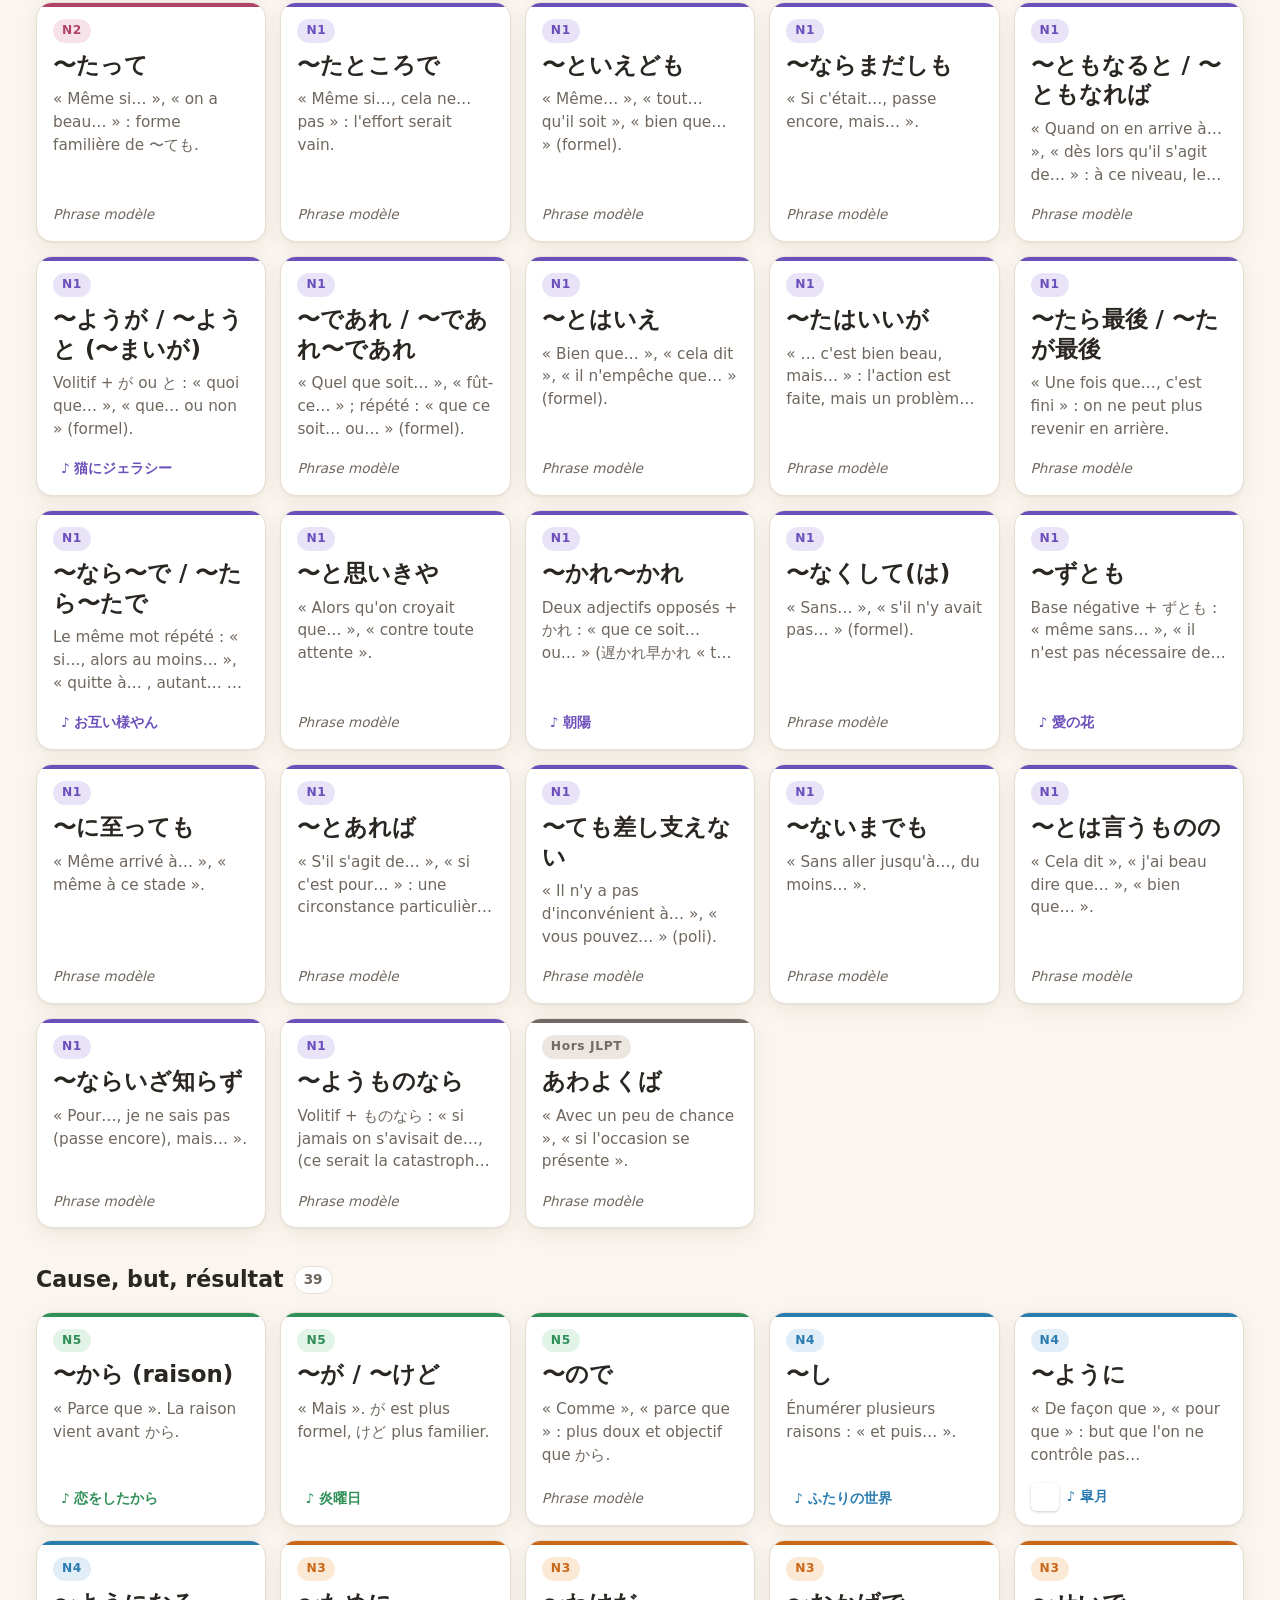
==== commit 4b878cbc: "Ajoute le choix titres originaux / titres internationaux officiels Co-Authored-By: Claude Opus 5.5 <" ====
--- a/index.html
+++ b/index.html
@@ -79,6 +79,7 @@
   </footer>
 
   <script src="commun.js"></script>
+  <script src="data-titres.js"></script>
   <script src="loupe-kanji.js"></script>
   <script src="data.js"></script>
   <script src="data-n5.js"></script>
--- a/style.css
+++ b/style.css
@@ -689,3 +689,12 @@
 .reglage-pied { display: flex; flex-wrap: wrap; align-items: center; gap: 10px 16px; margin: 20px 0 0; }
 .lien-hasard:disabled { opacity: 0.45; cursor: default; }
 @media (max-width: 360px) { .nav-liens { gap: 0; } .nav-liens a { padding: 8px 4px; font-size: 0.82rem; } .nav-liens a.nav-reglages { padding: 6px 3px; } }
+.hors-ligne-etat { margin: 6px 0 10px; }
+.hors-ligne-boutons { display: flex; flex-wrap: wrap; gap: 8px; }
+.hors-ligne progress { width: 100%; height: 8px; margin-top: 10px; accent-color: var(--accent); }
+.bouton-discret { color: var(--discret); }
+
+/* Titres des chansons : originaux ou internationaux (classe sur <html>) */
+.titre-international { display: none; }
+.titres-internationaux .titre-international { display: inline; }
+.titres-internationaux .titre-original { display: none; }
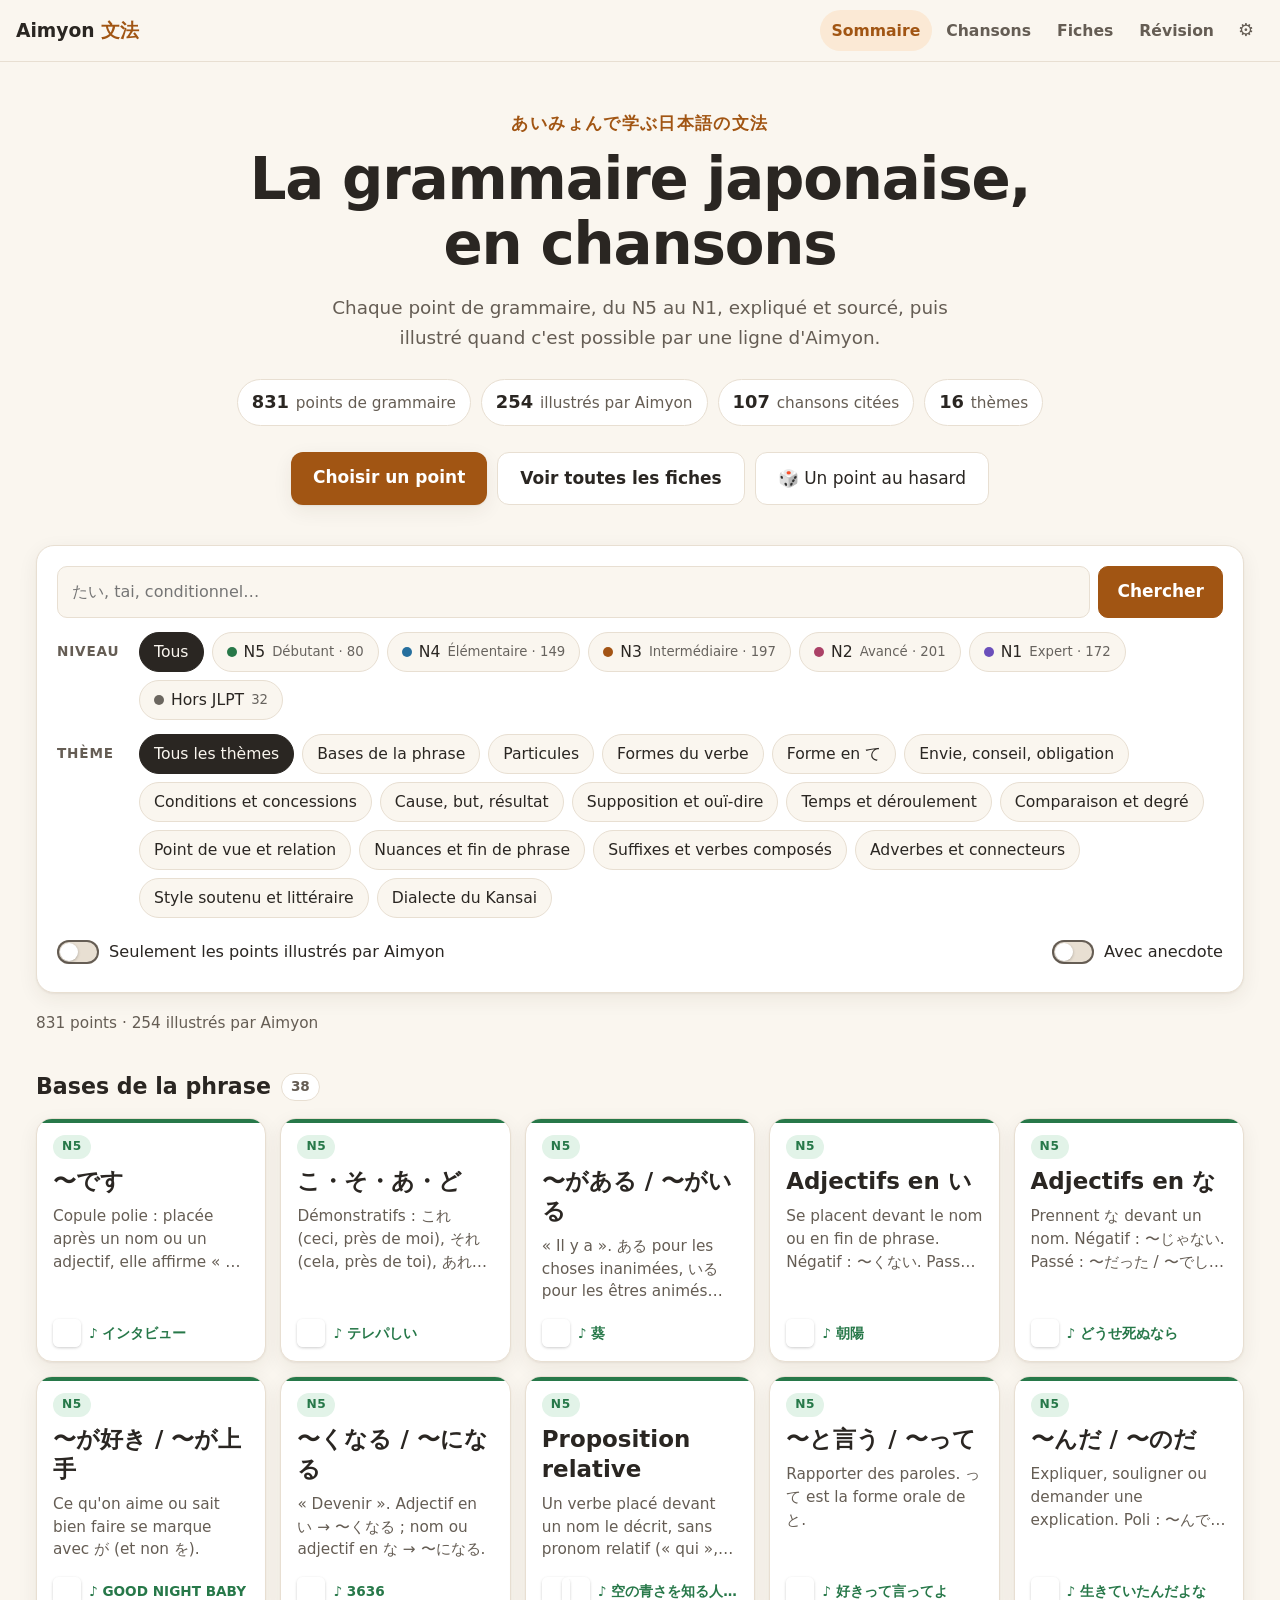
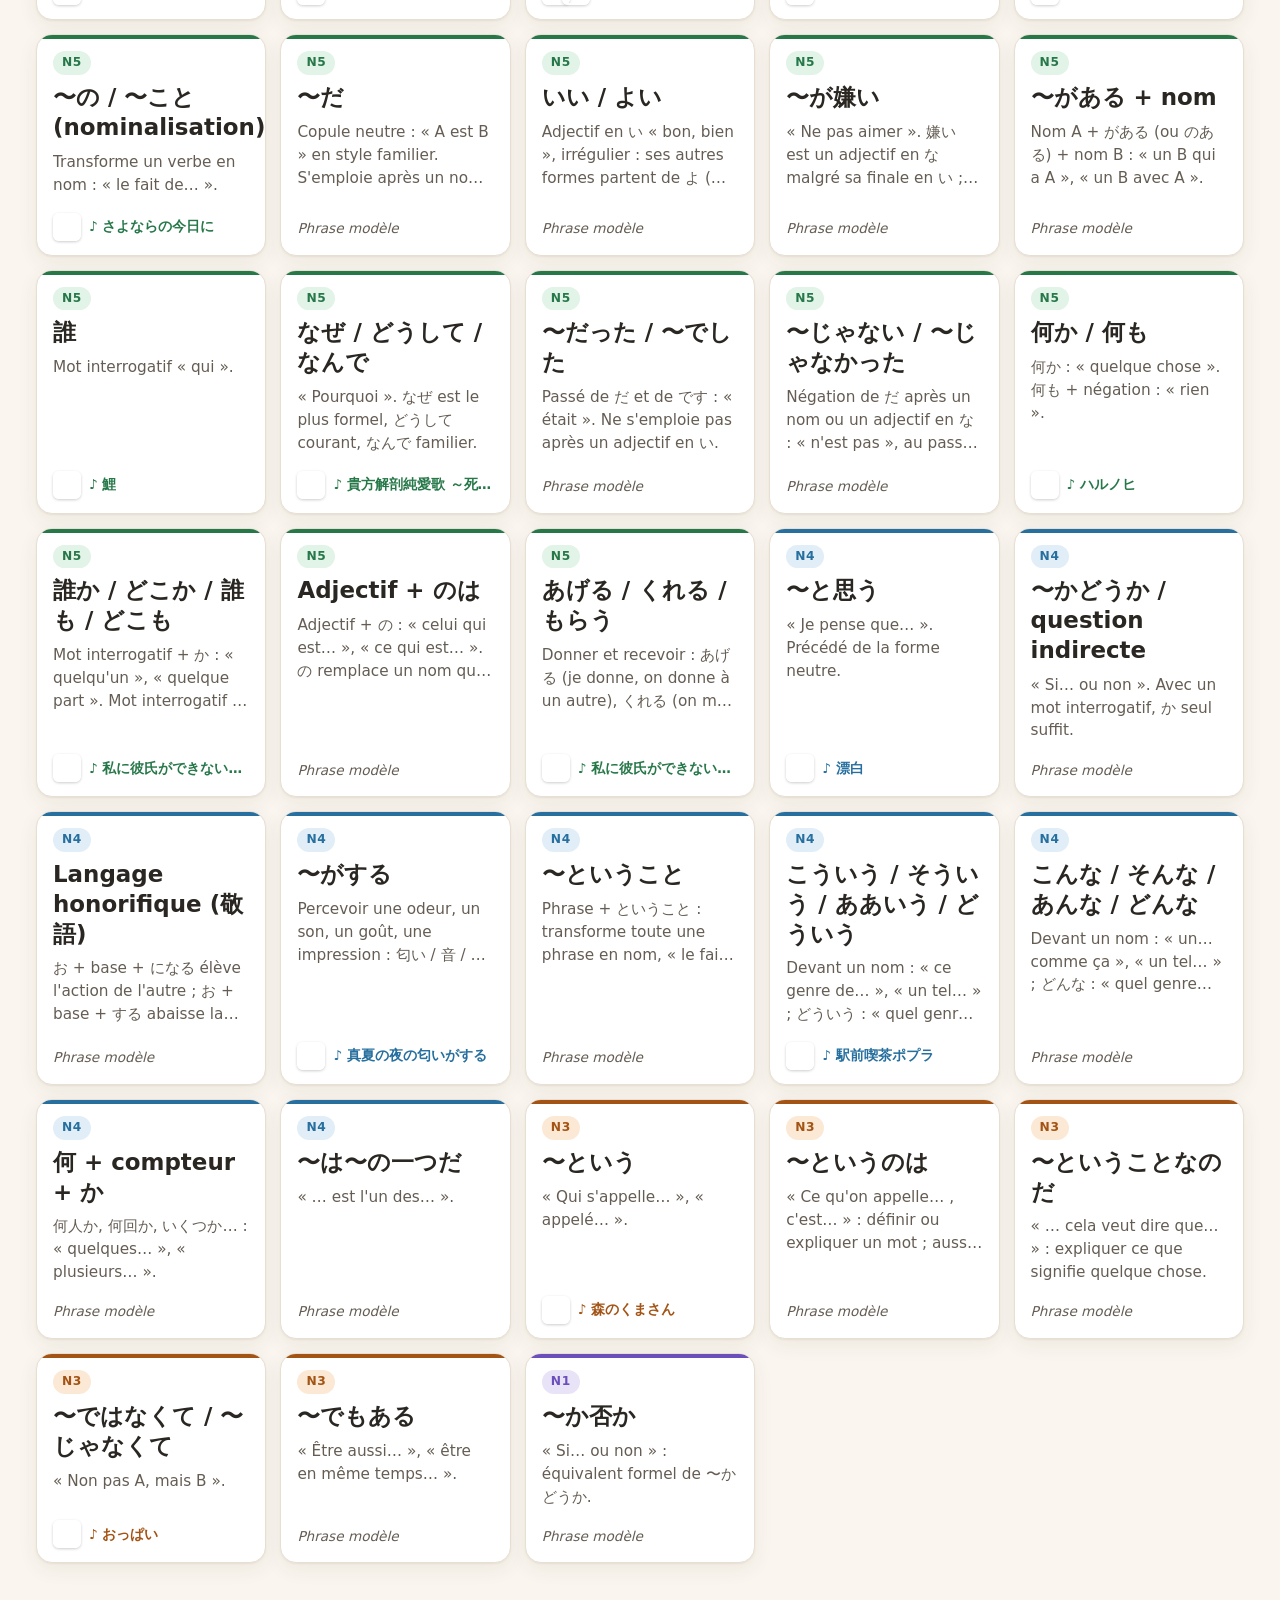
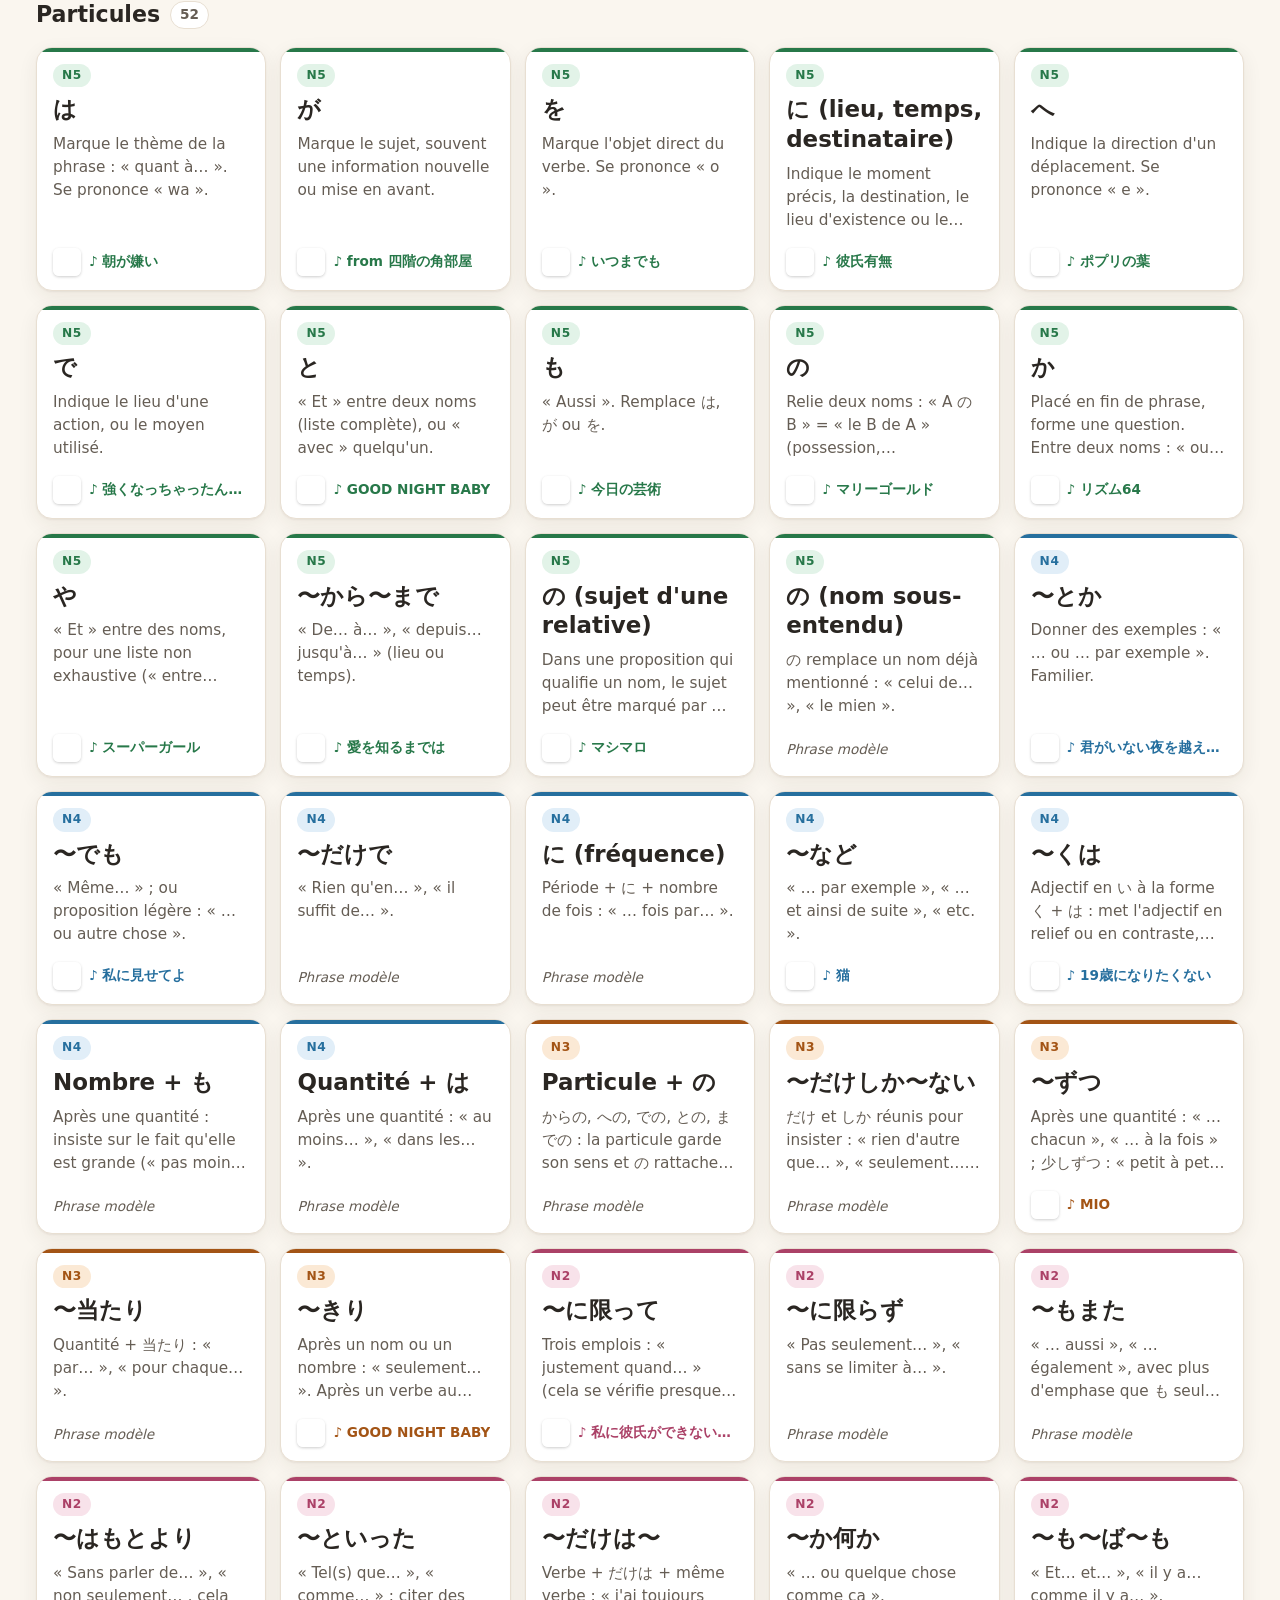
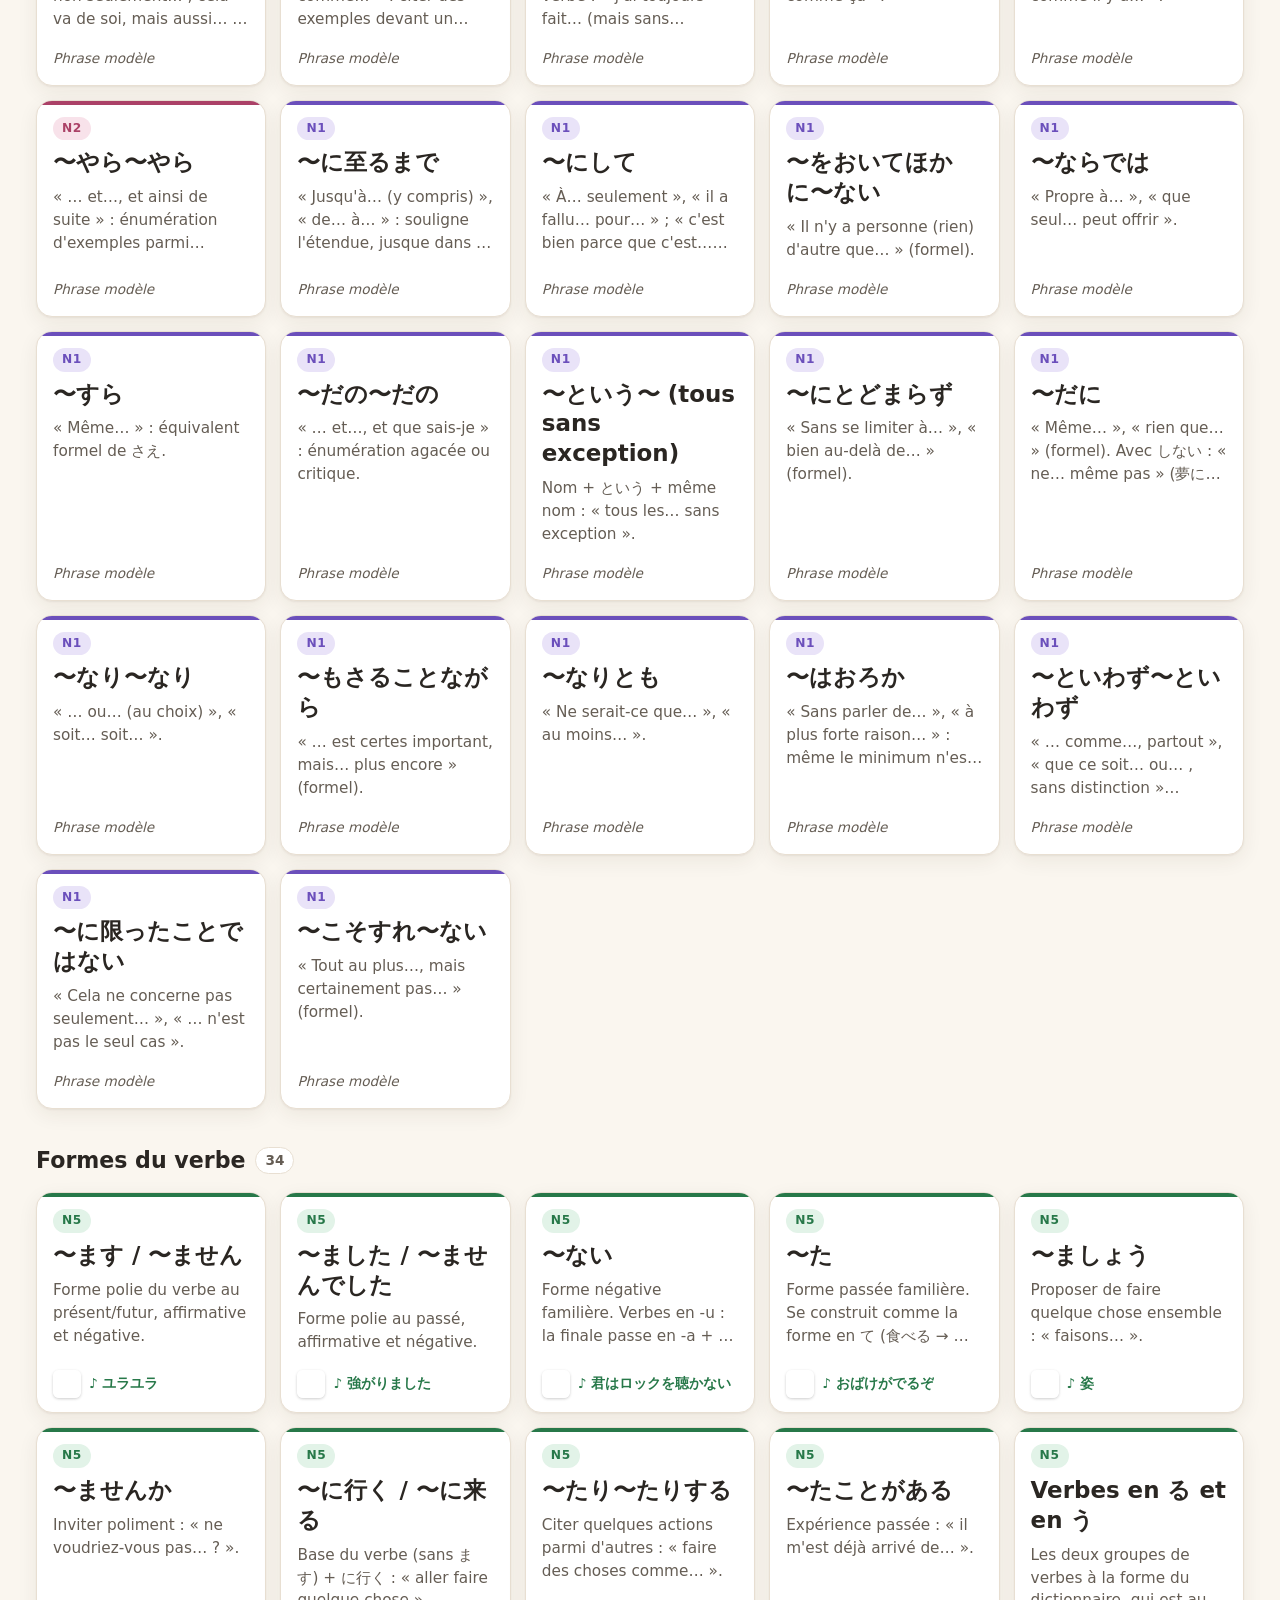
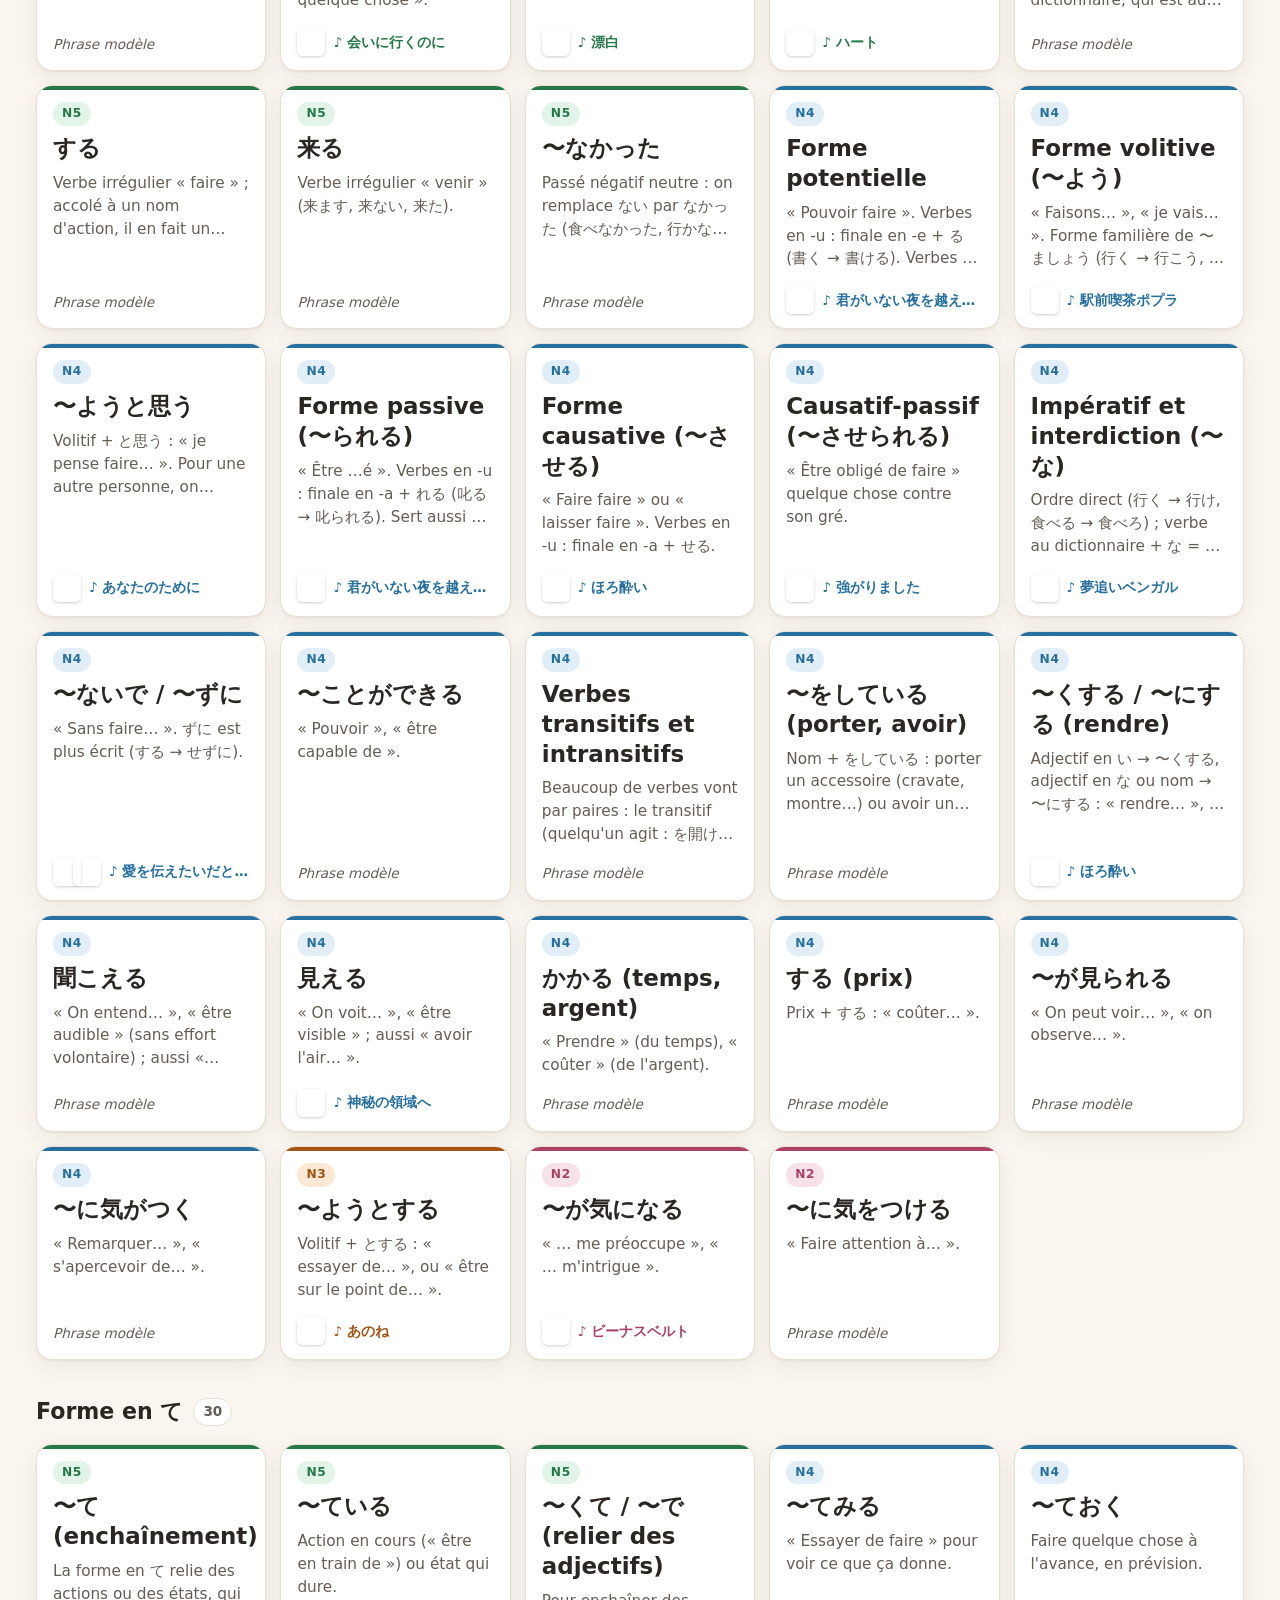
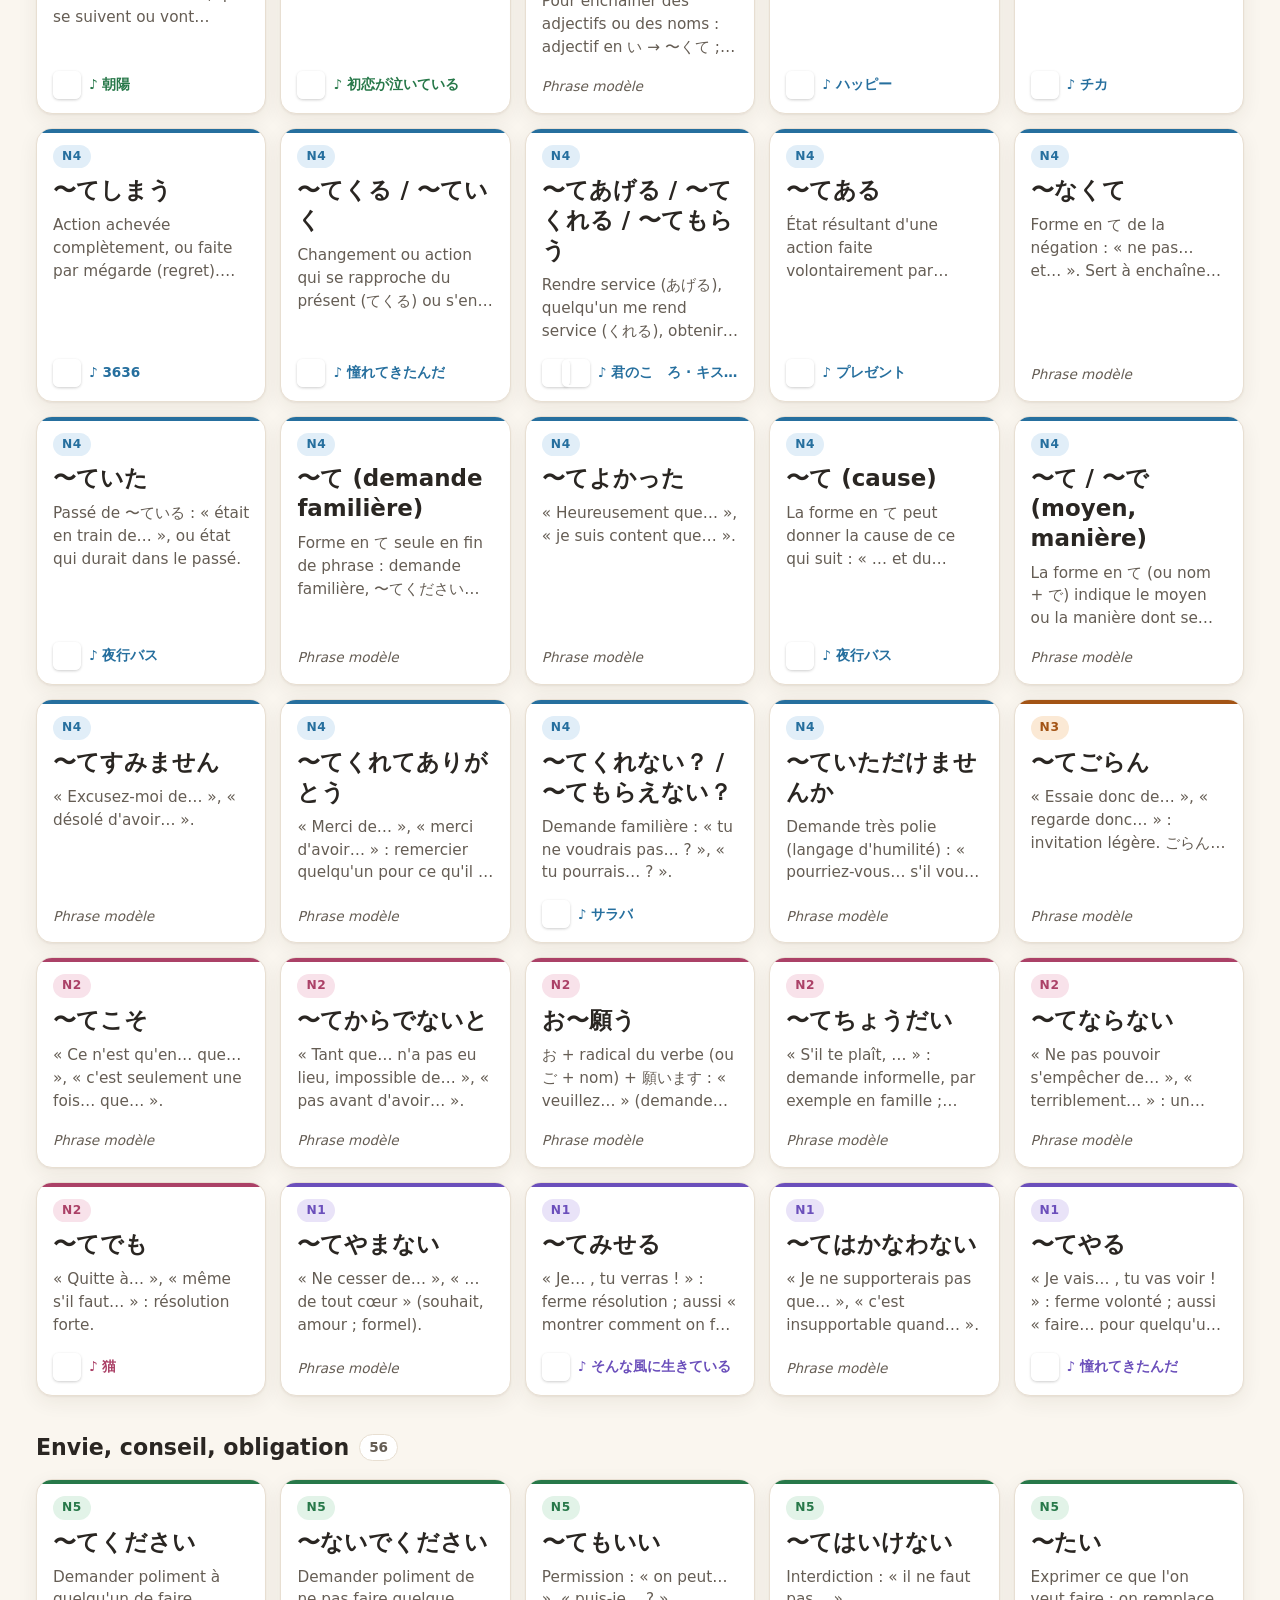
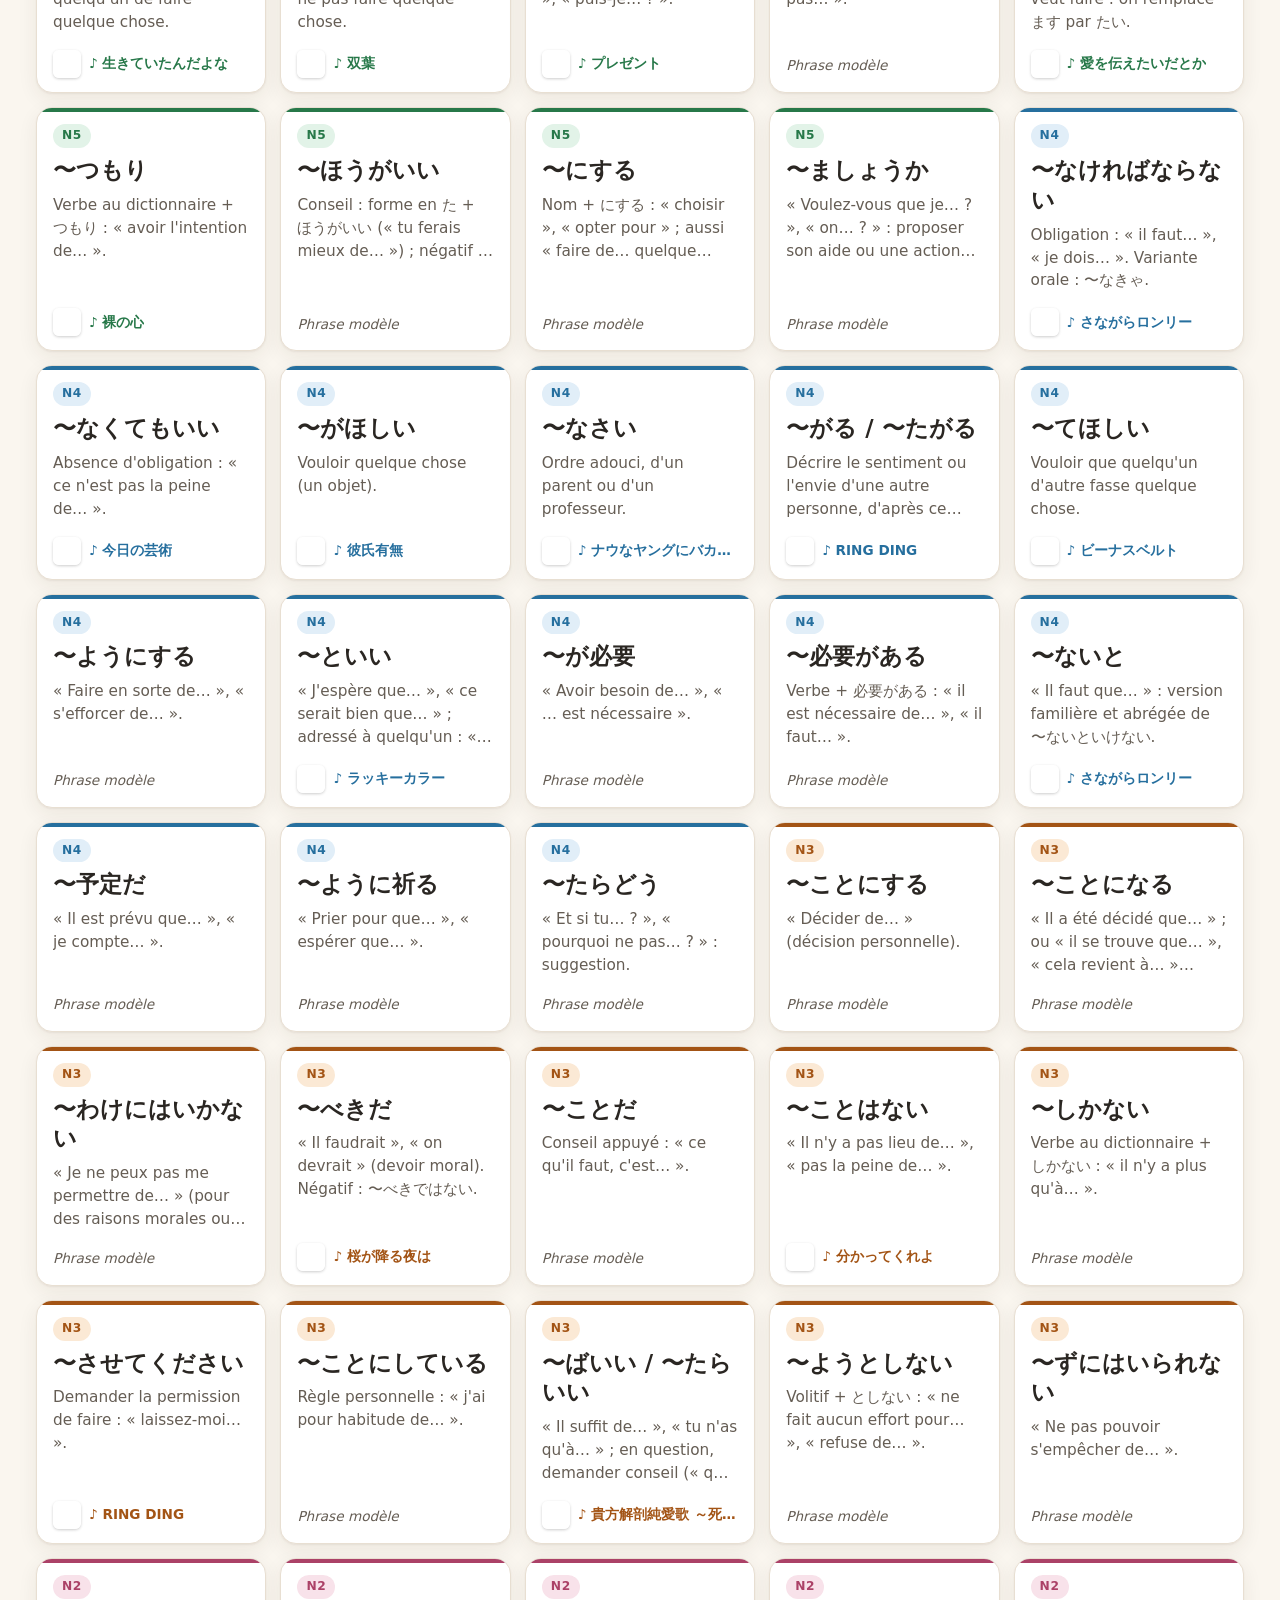
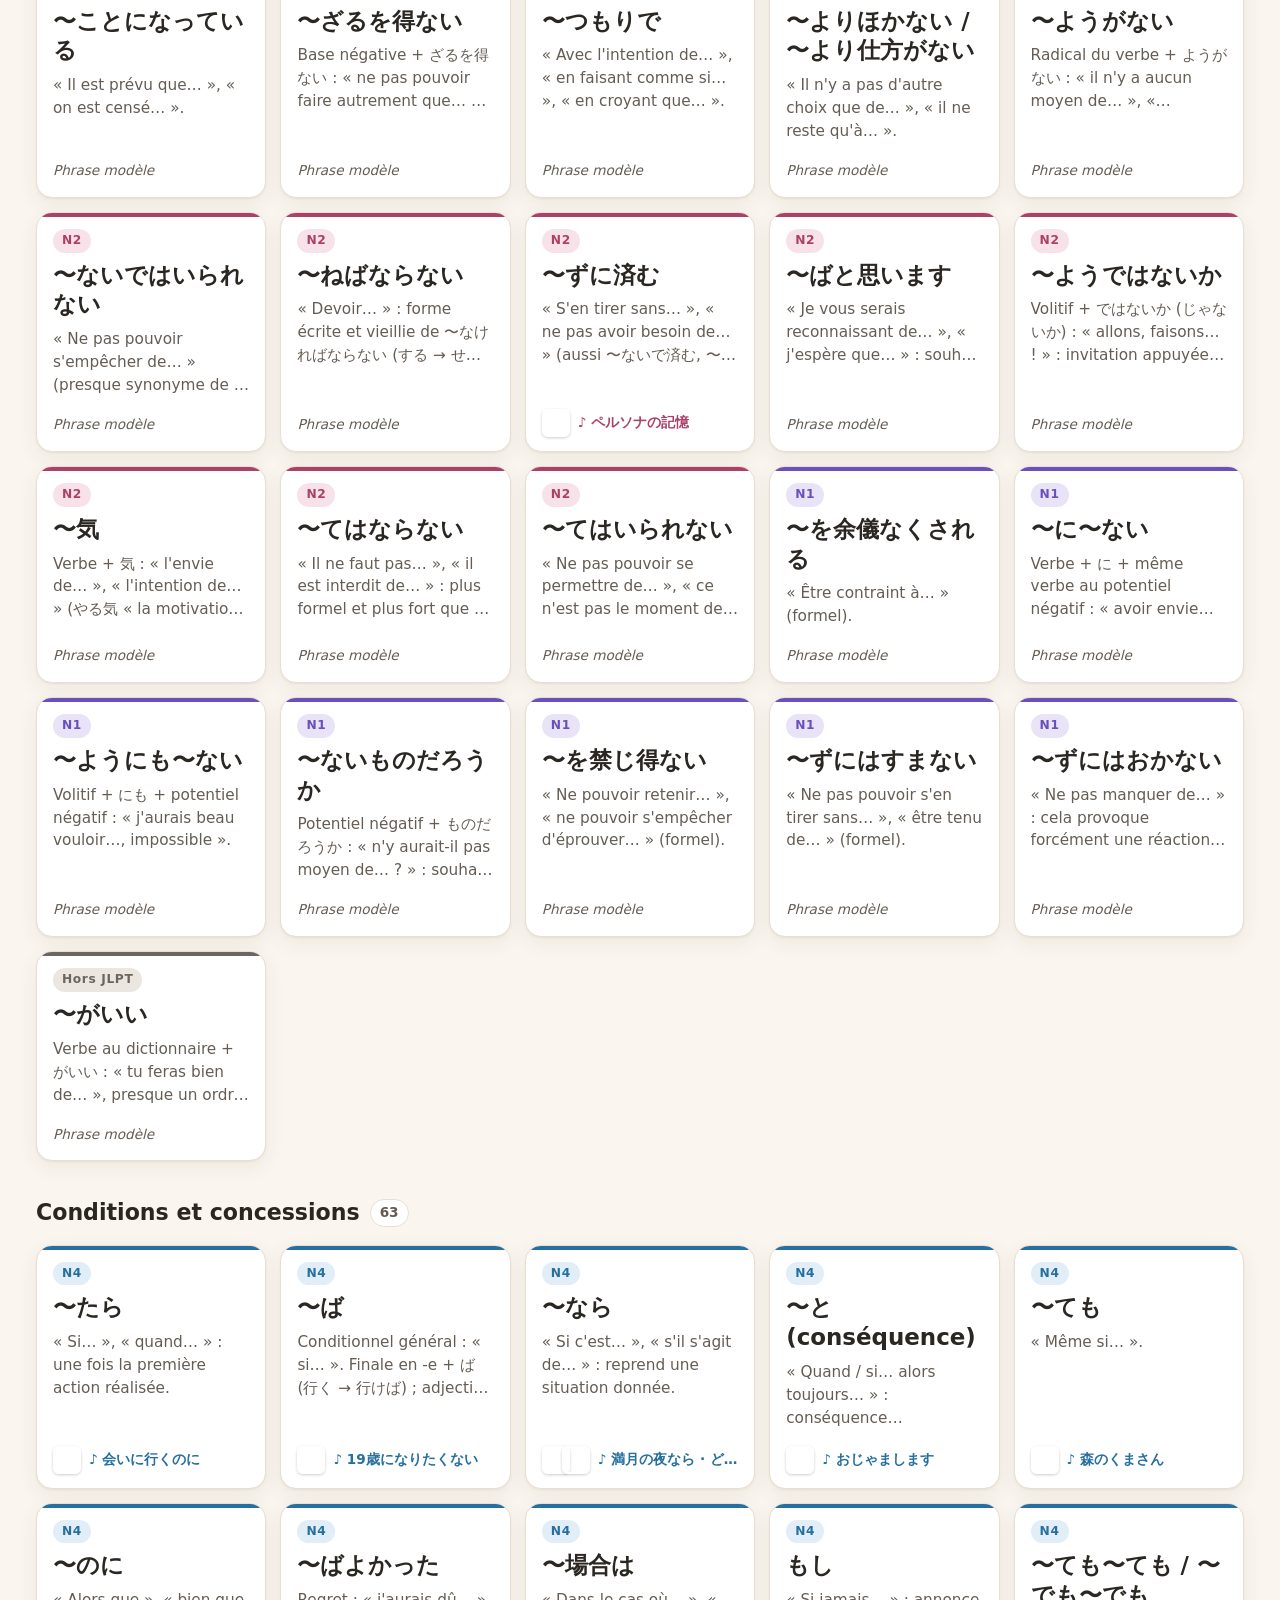
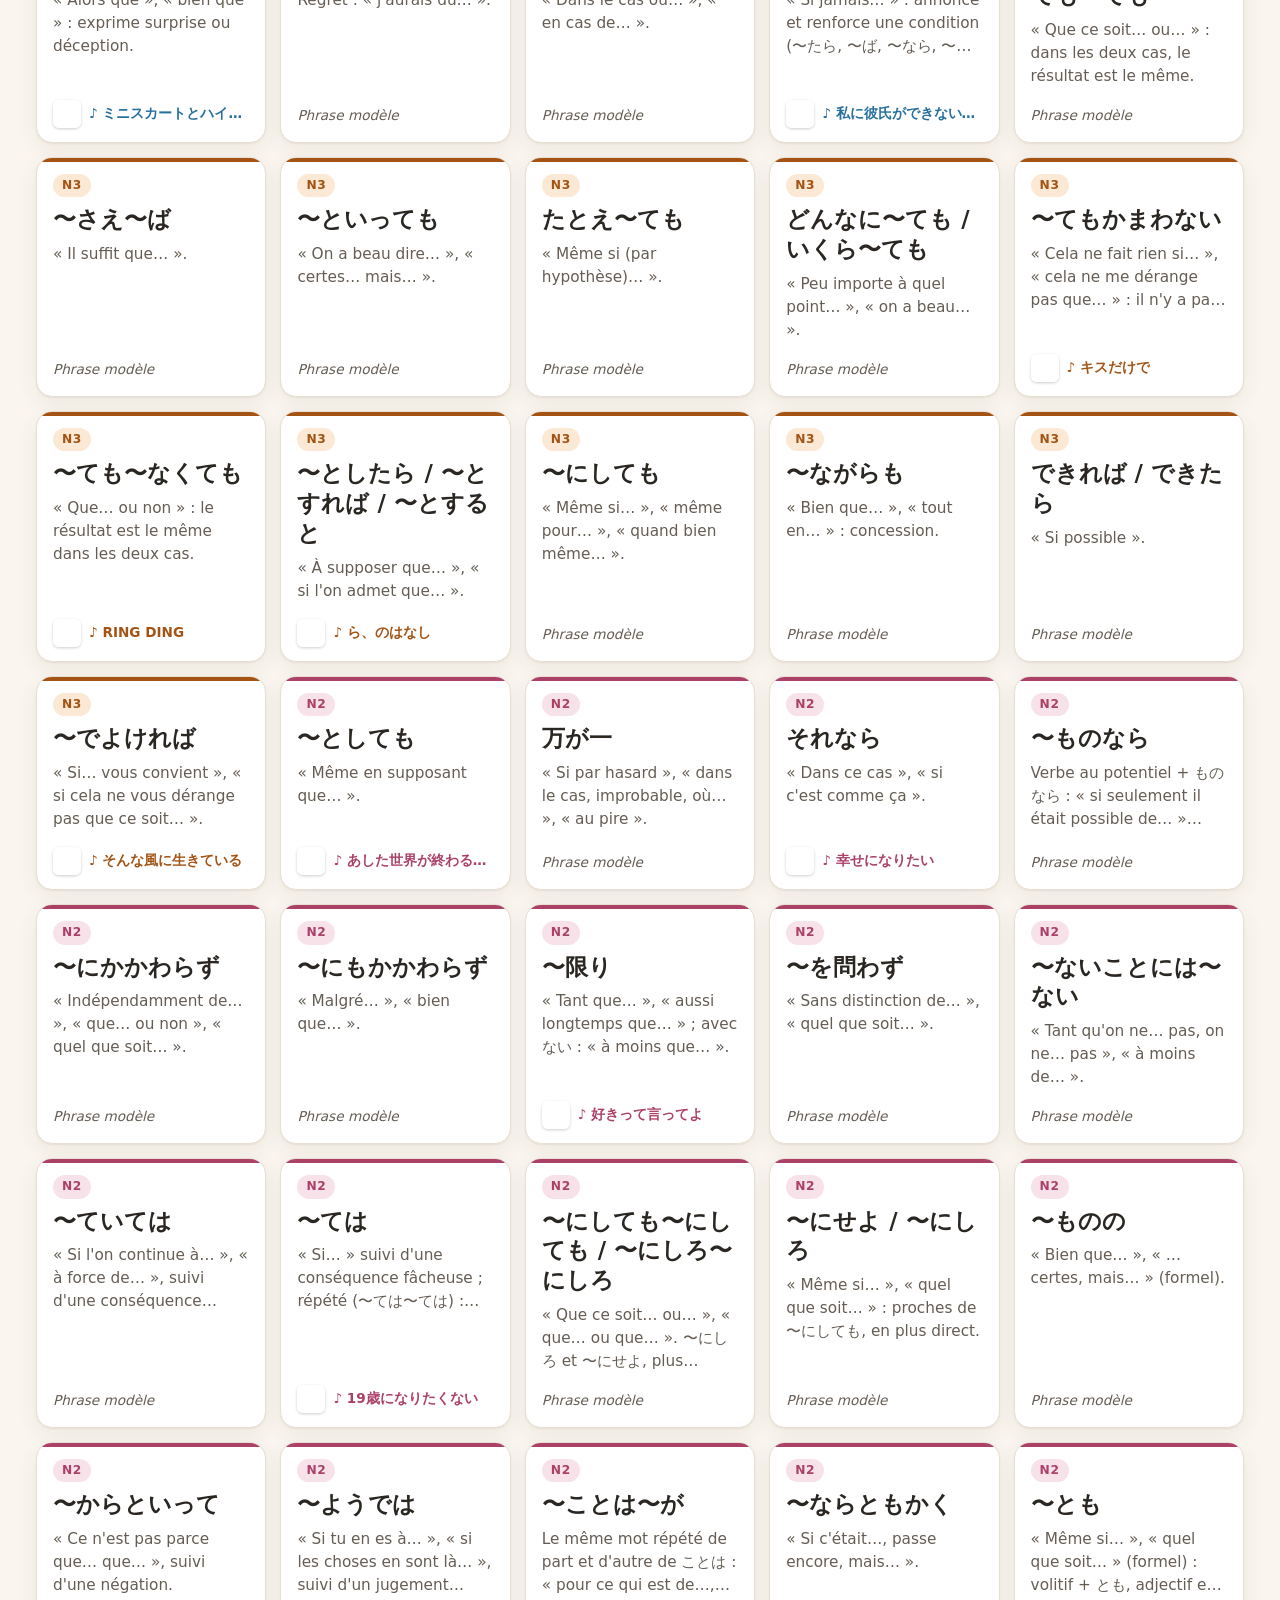
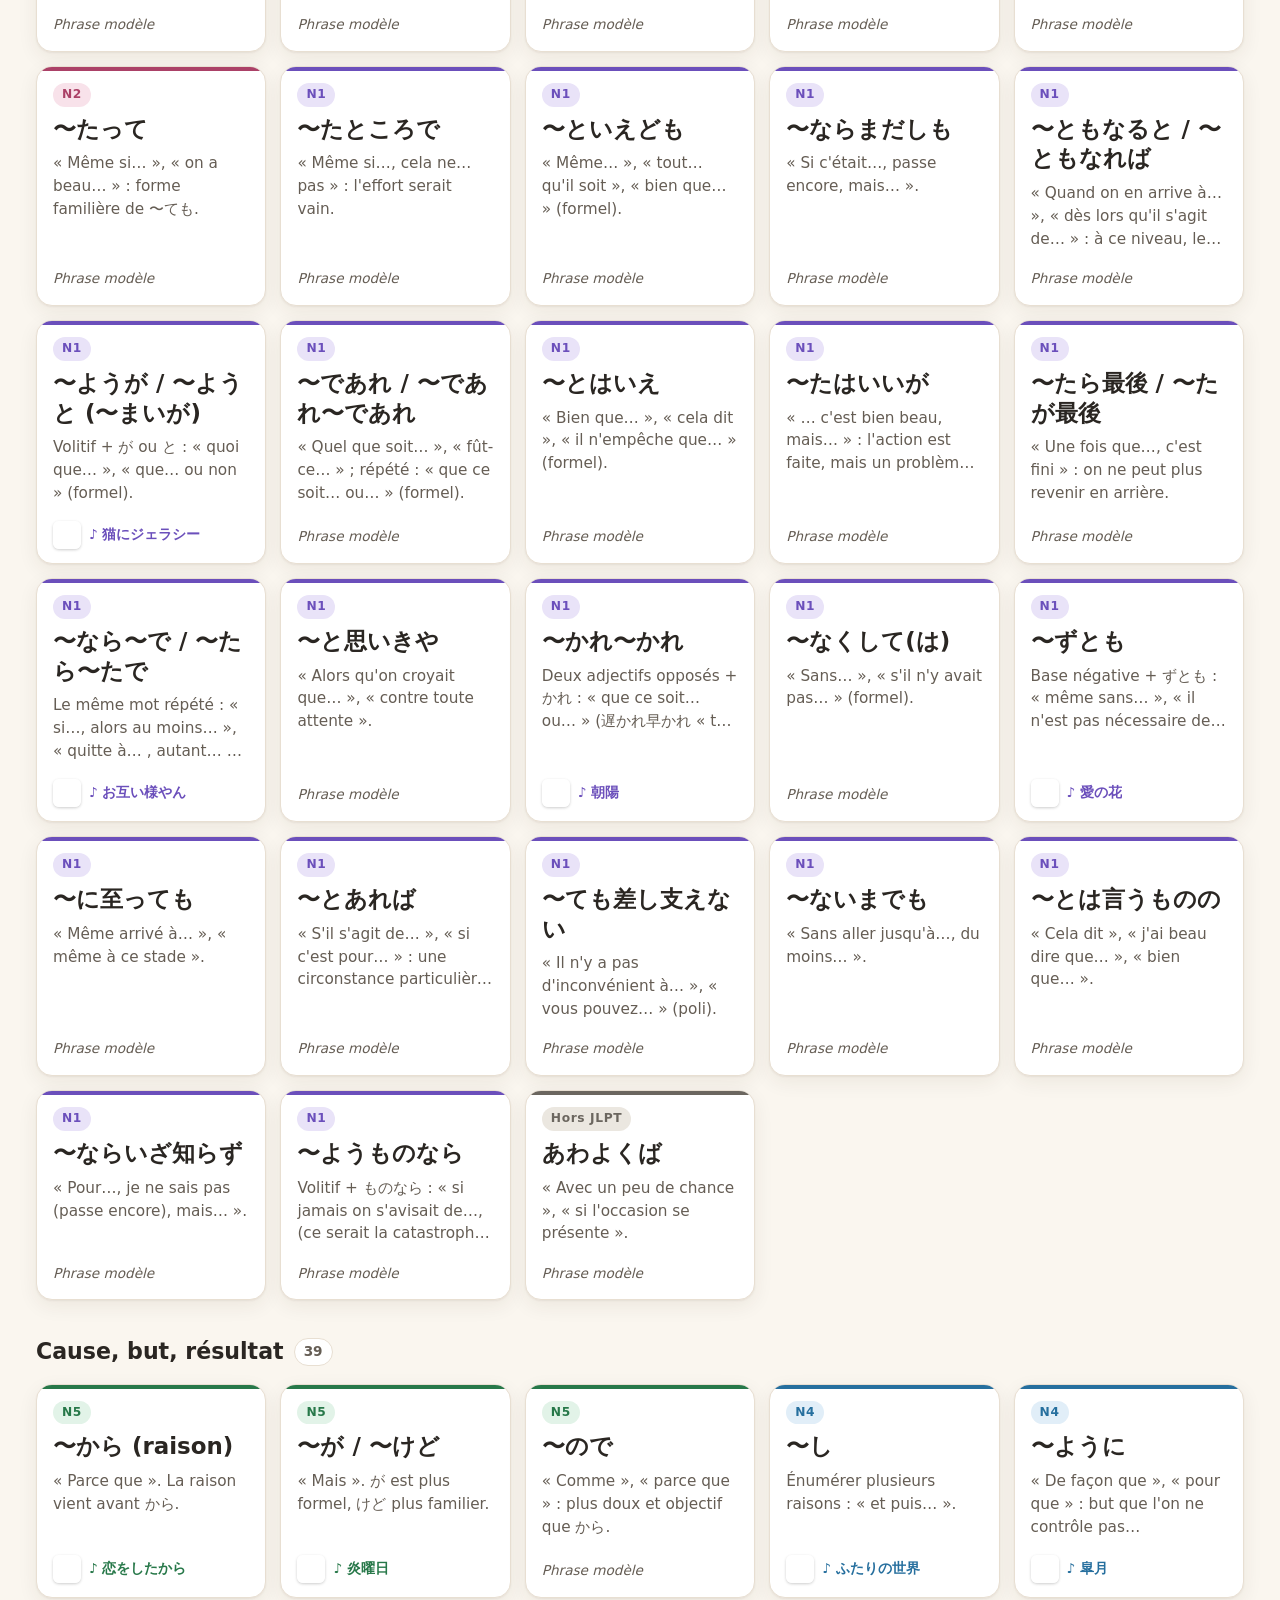
==== commit 37bebb82: "Accessibilité (RGAA) : contrastes, lien d'évitement, focus visible, nouvelles fenêtres signalées, lo" ====
--- a/index.html
+++ b/index.html
@@ -14,6 +14,7 @@
   <link rel="stylesheet" href="style.css">
 </head>
 <body class="page-sommaire">
+  <a class="lien-evitement" href="#catalogue">Aller au contenu</a>
   <nav class="nav" aria-label="Navigation principale">
     <a href="index.html" class="nav-logo">Aimyon <span lang="ja">文法</span></a>
     <div class="nav-liens">
@@ -33,11 +34,11 @@
     <p class="hero-actions">
       <a class="bouton-principal" href="#catalogue">Choisir un point</a>
       <a class="bouton-secondaire" href="fiches.html">Voir toutes les fiches</a>
-      <button type="button" class="bouton-secondaire bouton-hasard">🎲 Un point au hasard</button>
+      <button type="button" class="bouton-secondaire bouton-hasard"><span aria-hidden="true">🎲</span> Un point au hasard</button>
     </p>
   </header>
 
-  <main id="catalogue">
+  <main id="catalogue" tabindex="-1">
     <section class="panneau-filtres" aria-label="Filtres">
       <form id="formulaire-sommaire" class="recherche" role="search">
         <input type="search" id="recherche-sommaire" placeholder="たい, tai, conditionnel…" aria-label="Rechercher un point de grammaire" autocapitalize="none" autocorrect="off" enterkeyhint="search">
@@ -76,6 +77,7 @@
 
   <footer>
     Les extraits de chansons sont de courtes citations à but pédagogique. Paroles © Aimyon et ses ayants droit ; pochettes affichées depuis Apple Music.
+    <p class="pied-liens"><a href="accessibilite.html">Accessibilité : non conforme</a></p>
   </footer>
 
   <script src="commun.js"></script>
--- a/style.css
+++ b/style.css
@@ -3,10 +3,11 @@
   --fond: #faf6ef;
   --carte: #ffffff;
   --texte: #2a2622;
-  --discret: #6f675e;
-  --accent: #d9731a;        /* orange souci (マリーゴールド) */
+  --discret: #655d54;
+  --accent: #a15513;        /* orange souci (マリーゴールド), assez foncé pour un contraste de 4,5:1 (RGAA 3.2) */
   --accent-doux: #fbe9d5;
   --bord: #e8dfd2;
+  --sur-accent: #ffffff;    /* texte posé sur la couleur d'accent */
 }
 
 @media (prefers-color-scheme: dark) {
@@ -18,6 +19,7 @@
     --accent: #f0a04b;
     --accent-doux: #3d2e1e;
     --bord: #3a3531;
+    --sur-accent: #1b1917;
   }
 }
 
@@ -69,7 +71,7 @@
 .filtres button[aria-pressed="true"] {
   background: var(--accent);
   border-color: var(--accent);
-  color: #1b1917;
+  color: var(--sur-accent);
   font-weight: 600;
 }
 
@@ -171,7 +173,7 @@
   min-height: 44px;
   font: inherit;
   font-weight: 600;
-  color: #1b1917;
+  color: var(--sur-accent);
   background: var(--accent);
   border: 1px solid var(--accent);
   border-radius: 10px;
@@ -278,12 +280,12 @@
    NAVIGATION COMMUNE AUX PAGES
    ============================================================ */
 :root {
-  --n5: #2f8f57; --n5-doux: #e2f3e8;
-  --n4: #2a7bb0; --n4-doux: #e1eef8;
-  --n3: #c9681a; --n3-doux: #fbe9d5;
-  --n2: #b0436a; --n2-doux: #f8e2ea;
+  --n5: #277849; --n5-doux: #e2f3e8;
+  --n4: #266f9e; --n4-doux: #e1eef8;
+  --n3: #a35415; --n3-doux: #fbe9d5;
+  --n2: #ab4167; --n2-doux: #f8e2ea;
   --n1: #6b4fbb; --n1-doux: #e9e3f8;
-  --hj: #6f6a63; --hj-doux: #ebe7e0;
+  --hj: #6b665f; --hj-doux: #ebe7e0;
   --ombre: 0 1px 2px rgba(60, 40, 20, 0.06), 0 6px 20px rgba(60, 40, 20, 0.07);
   --ombre-forte: 0 2px 4px rgba(60, 40, 20, 0.08), 0 14px 34px rgba(60, 40, 20, 0.14);
 }
@@ -355,7 +357,8 @@
 .bouton-principal, .bouton-secondaire {
   display: inline-block; padding: 12px 22px; border-radius: 12px; font-weight: 700; text-decoration: none;
 }
-.bouton-principal { background: var(--accent); color: #1b1917; box-shadow: var(--ombre); }
+.bouton-principal { background: var(--accent); color: #fff; box-shadow: var(--ombre); }
+@media (prefers-color-scheme: dark) { .bouton-principal { color: #1b1917; } }
 .bouton-secondaire { background: var(--carte); color: var(--texte); border: 1px solid var(--bord); }
 .bouton-principal:hover, .bouton-secondaire:hover { transform: translateY(-1px); }
 
@@ -403,7 +406,8 @@
   content: ""; position: absolute; top: 3px; left: 3px; width: 18px; height: 18px; border-radius: 50%;
   background: #fff; box-shadow: 0 1px 3px rgba(0, 0, 0, 0.25); transition: transform 0.2s;
 }
-.interrupteur input:checked + .interrupteur-piste { background: var(--accent); }
+.interrupteur-piste { box-shadow: inset 0 0 0 2px var(--discret); } /* contour visible même éteint (RGAA 3.3) */
+.interrupteur input:checked + .interrupteur-piste { background: var(--accent); box-shadow: none; }
 .interrupteur input:checked + .interrupteur-piste::after { transform: translateX(18px); }
 .interrupteur input:focus-visible + .interrupteur-piste { outline: 2px solid var(--accent); outline-offset: 2px; }
 .lien-bouton { font: inherit; color: var(--accent); background: none; border: 0; cursor: pointer; font-weight: 600; padding: 8px 0; }
@@ -429,7 +433,7 @@
   content: ""; position: absolute; inset: 0 0 auto 0; height: 4px; background: var(--couleur);
 }
 .carte-point:hover, .carte-point:focus-visible {
-  transform: translateY(-3px); box-shadow: var(--ombre-forte); border-color: var(--couleur); outline: none;
+  transform: translateY(-3px); box-shadow: var(--ombre-forte); border-color: var(--couleur);
 }
 .carte-point.niveau-N5 { --couleur: var(--n5); --couleur-douce: var(--n5-doux); }
 .carte-point.niveau-N4 { --couleur: var(--n4); --couleur-douce: var(--n4-doux); }
@@ -489,7 +493,7 @@
 }
 
 /* Le point de grammaire et sa traduction partagent la même couleur */
-:root { --point: #d6336c; }
+:root { --point: #cd3168; }
 @media (prefers-color-scheme: dark) { :root { --point: #ff7aa2; } }
 mark { color: var(--point); border-bottom: 0; font-weight: 700; }
 .traduction mark { font-weight: 600; }
@@ -504,10 +508,10 @@
 .construction ul { margin: 6px 0 0; padding-left: 1.2em; }
 .construction li { margin: 2px 0; font-size: 0.95rem; }
 .attention { margin: 0 0 14px; font-size: 0.95rem; }
-.attention .etiquette { background: #fde7d3; color: #b45309; }
+.attention .etiquette { background: #fde7d3; color: #a94e08; }
 @media (prefers-color-scheme: dark) { .attention .etiquette { background: #3d2a1a; color: #f0a04b; } }
 .voir-aussi { margin: 14px 0 0; font-size: 0.95rem; line-height: 1.9; }
-.voir-aussi a { color: var(--accent); text-decoration: none; }
+.voir-aussi a { color: var(--accent); text-decoration: underline; text-underline-offset: 2px; }
 .voir-aussi a:hover { text-decoration: underline; }
 
 /* ---- Bas de fiche : sources ---- */
@@ -527,12 +531,13 @@
   border: 1px solid var(--bord); background: var(--fond); color: inherit;
 }
 .choix-reponse:hover:not([disabled]) { border-color: var(--accent); }
-.choix-reponse.bonne { background: #2f8a57; border-color: #2f8a57; color: #fff; }
+.choix-reponse.bonne { background: #2b7e4f; border-color: #2b7e4f; color: #fff; }
 .choix-reponse.mauvaise { background: #c2410c; border-color: #c2410c; color: #fff; }
 .choix-reponse[disabled] { cursor: default; }
 .verdict { margin: 16px 0 0; }
-.verdict-bon { color: #2f8a57; }
+.verdict-bon { color: #2b7e4f; }
 .verdict-faux { color: #c2410c; }
+@media (prefers-color-scheme: dark) { .verdict-bon { color: #6fcf94; } .verdict-faux { color: #f08a5d; } }
 .verdict a { color: inherit; font-weight: 700; }
 #suivante { border: 0; cursor: pointer; font: inherit; font-weight: 700; padding: 10px 18px; border-radius: 12px; }
 @media (max-width: 480px) { .choix { grid-template-columns: minmax(0, 1fr); } }
@@ -565,7 +570,7 @@
   flex: none; min-width: 2em; padding: 2px 8px; border-radius: 999px; text-align: center;
   background: var(--accent-doux); color: var(--accent); font-weight: 700; font-size: 0.9rem;
 }
-.chanson-tete[aria-expanded="true"] .chanson-compte { background: var(--accent); color: #1b1917; }
+.chanson-tete[aria-expanded="true"] .chanson-compte { background: var(--accent); color: var(--sur-accent); }
 .chanson-detail { padding: 4px 14px 14px; border-top: 1px solid var(--bord); }
 .points-chanson { list-style: none; margin: 0; padding: 0; }
 .points-chanson li { padding: 10px 0; border-bottom: 1px dashed var(--bord); }
@@ -653,12 +658,12 @@
   font: inherit; font-size: 0.85rem; font-weight: 700; cursor: pointer; background: none; color: var(--discret);
   border: none; border-bottom: 2px solid transparent; padding: 4px 10px 6px; margin-bottom: -1px;
 }
-.loupe-onglet[aria-selected="true"] { color: var(--accent); border-bottom-color: var(--accent); }
+.loupe-onglet[aria-pressed="true"] { color: var(--accent); border-bottom-color: var(--accent); }
 .loupe-onglet:disabled { opacity: 0.4; cursor: default; }
 .mot + .mot { border-top: 1px dashed var(--bord); margin-top: 10px; padding-top: 10px; }
 .mot-tete { display: flex; flex-wrap: wrap; align-items: baseline; gap: 4px 10px; }
 .mot-forme { font-size: 1.45rem; color: var(--accent); line-height: 1.2; }
-.mot-lecture { font-size: 1.05rem; color: #2e8b57; }
+.mot-lecture { font-size: 1.05rem; color: #2a7e4f; }
 @media (prefers-color-scheme: dark) { .mot-lecture { color: #7fd1a0; } }
 .mot-courant {
   font-size: 0.7rem; font-weight: 700; text-transform: uppercase; color: var(--discret);
@@ -698,3 +703,28 @@
 .titre-international { display: none; }
 .titres-internationaux .titre-international { display: inline; }
 .titres-internationaux .titre-original { display: none; }
+
+/* ---------- Accessibilité (RGAA) ---------- */
+/* Focus toujours visible au clavier (RGAA 10.7) */
+:focus-visible { outline: 3px solid var(--accent); outline-offset: 2px; }
+main:focus { outline: none; }
+/* Lien d'évitement : visible dès qu'il reçoit le focus (RGAA 12.7) */
+.lien-evitement {
+  position: absolute; left: 8px; top: -100px; z-index: 2000; padding: 10px 16px; border-radius: 10px;
+  background: var(--texte); color: var(--fond); font-weight: 700; text-decoration: none;
+}
+.lien-evitement:focus { top: 8px; }
+/* Texte lu par les lecteurs d'écran seulement */
+.lecteur-ecran {
+  position: absolute !important; width: 1px; height: 1px; padding: 0; margin: -1px;
+  overflow: hidden; clip: rect(0, 0, 0, 0); white-space: nowrap; border: 0;
+}
+.pied-liens { margin-top: 8px; }
+.pied-liens a { color: inherit; }
+@media (prefers-reduced-motion: reduce) {
+  *, *::before, *::after { transition: none !important; animation: none !important; scroll-behavior: auto !important; }
+}
+.texte-long > * { max-width: 70ch; }
+.texte-long h2 { font-size: 1.2rem; margin: 28px 0 8px; }
+.texte-long li { margin: 6px 0; }
+.texte-long a { color: var(--accent); }
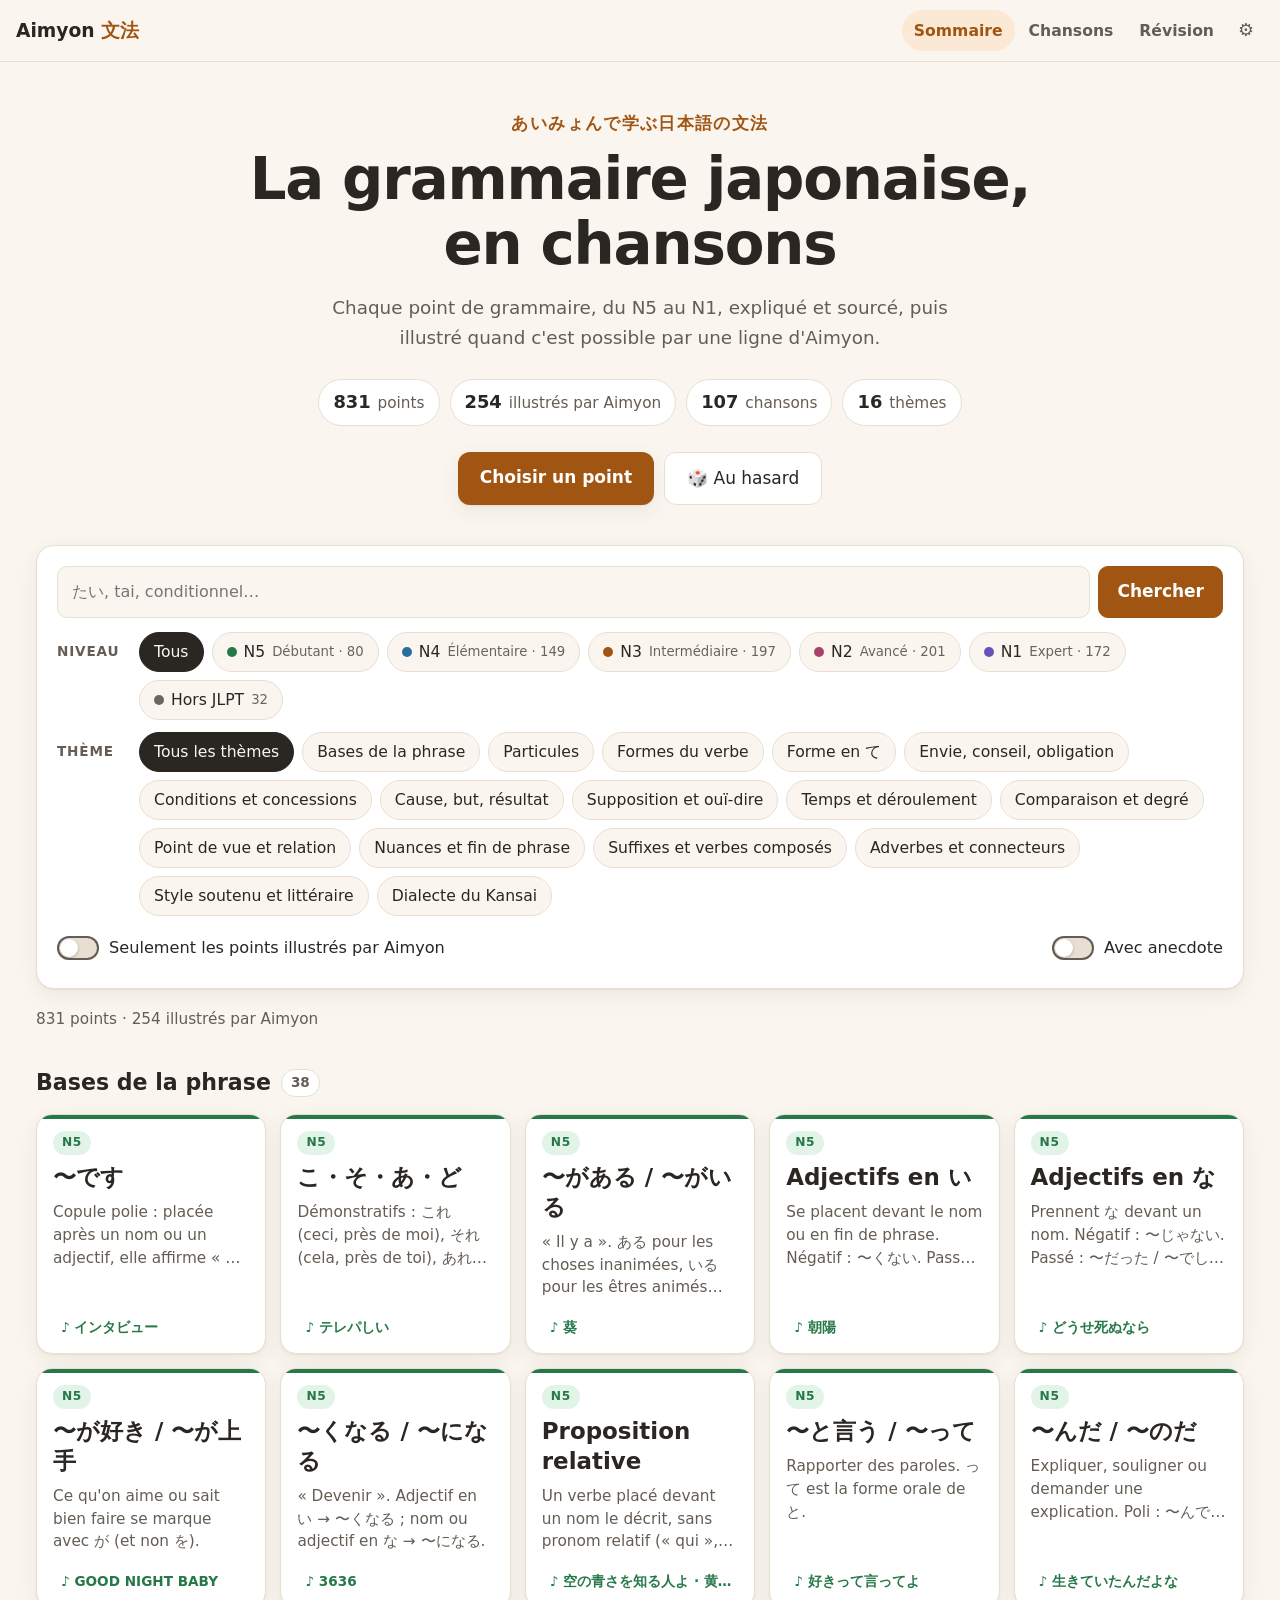
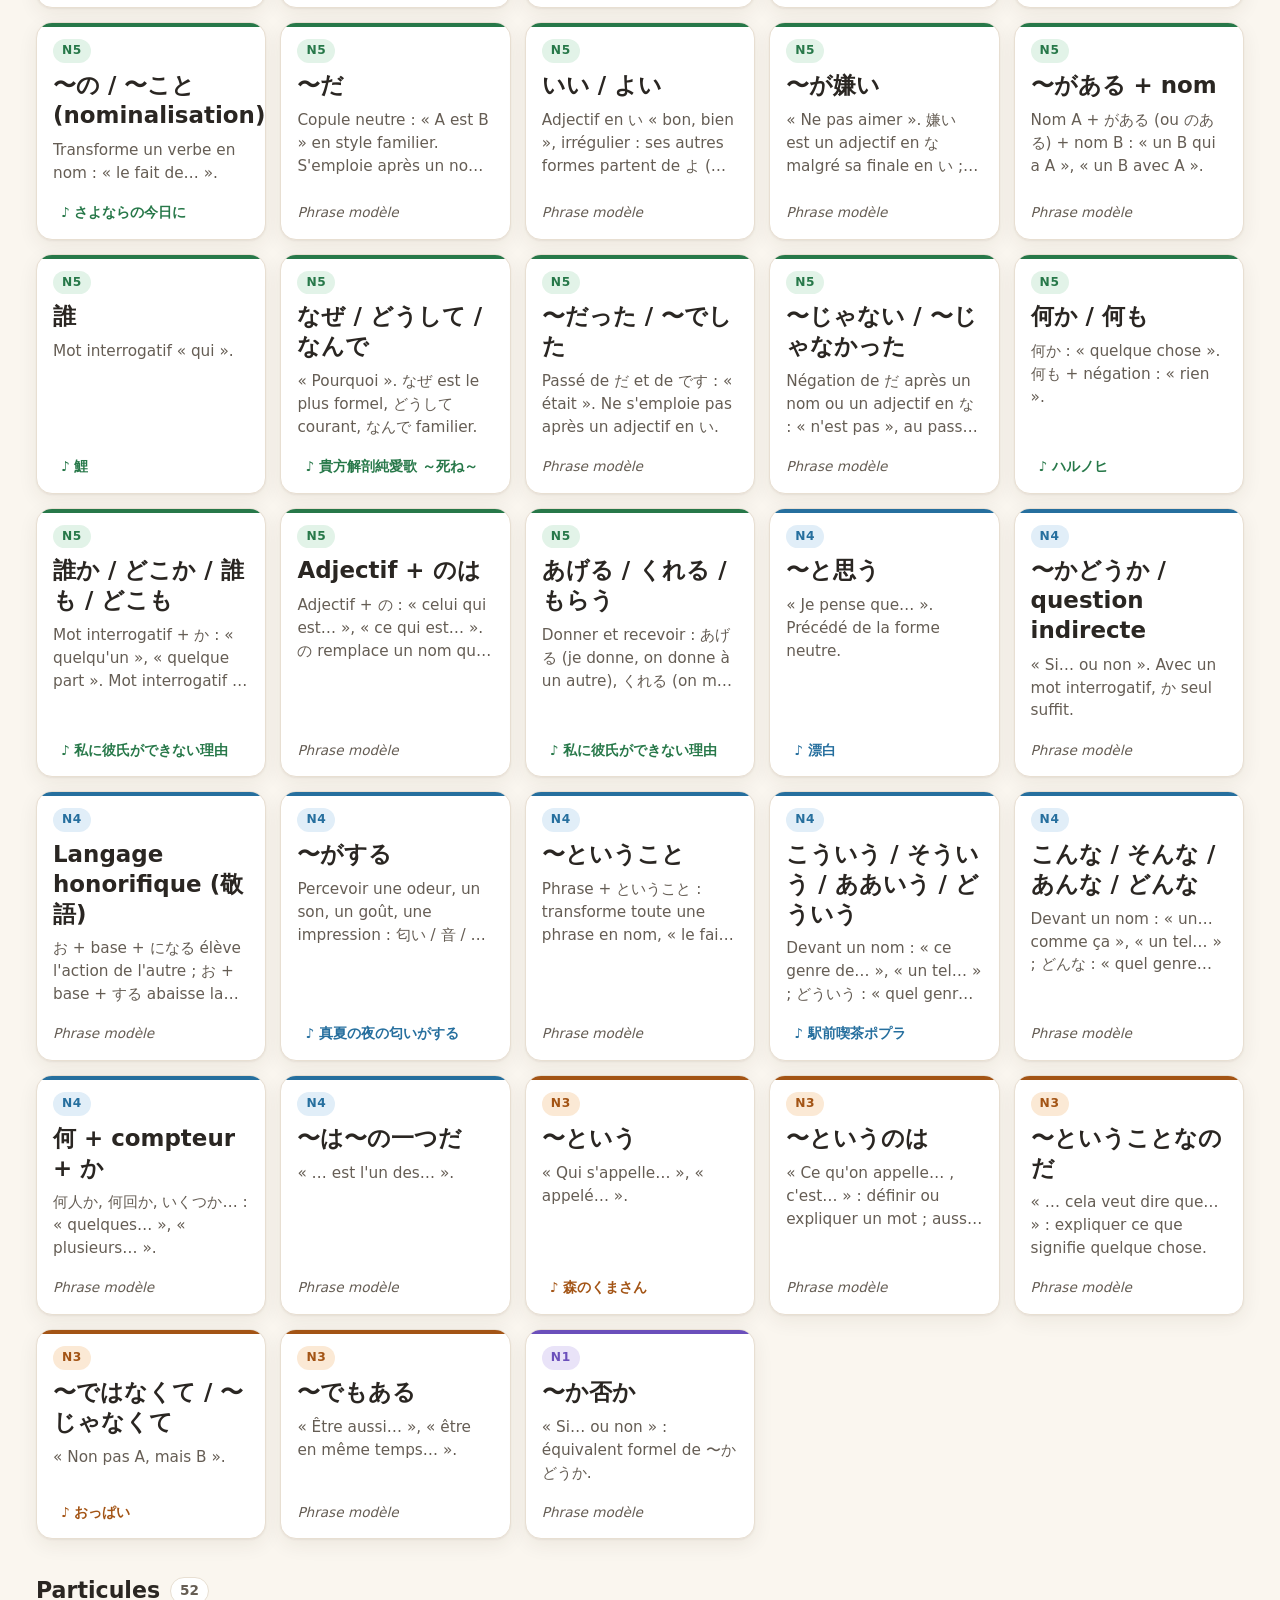
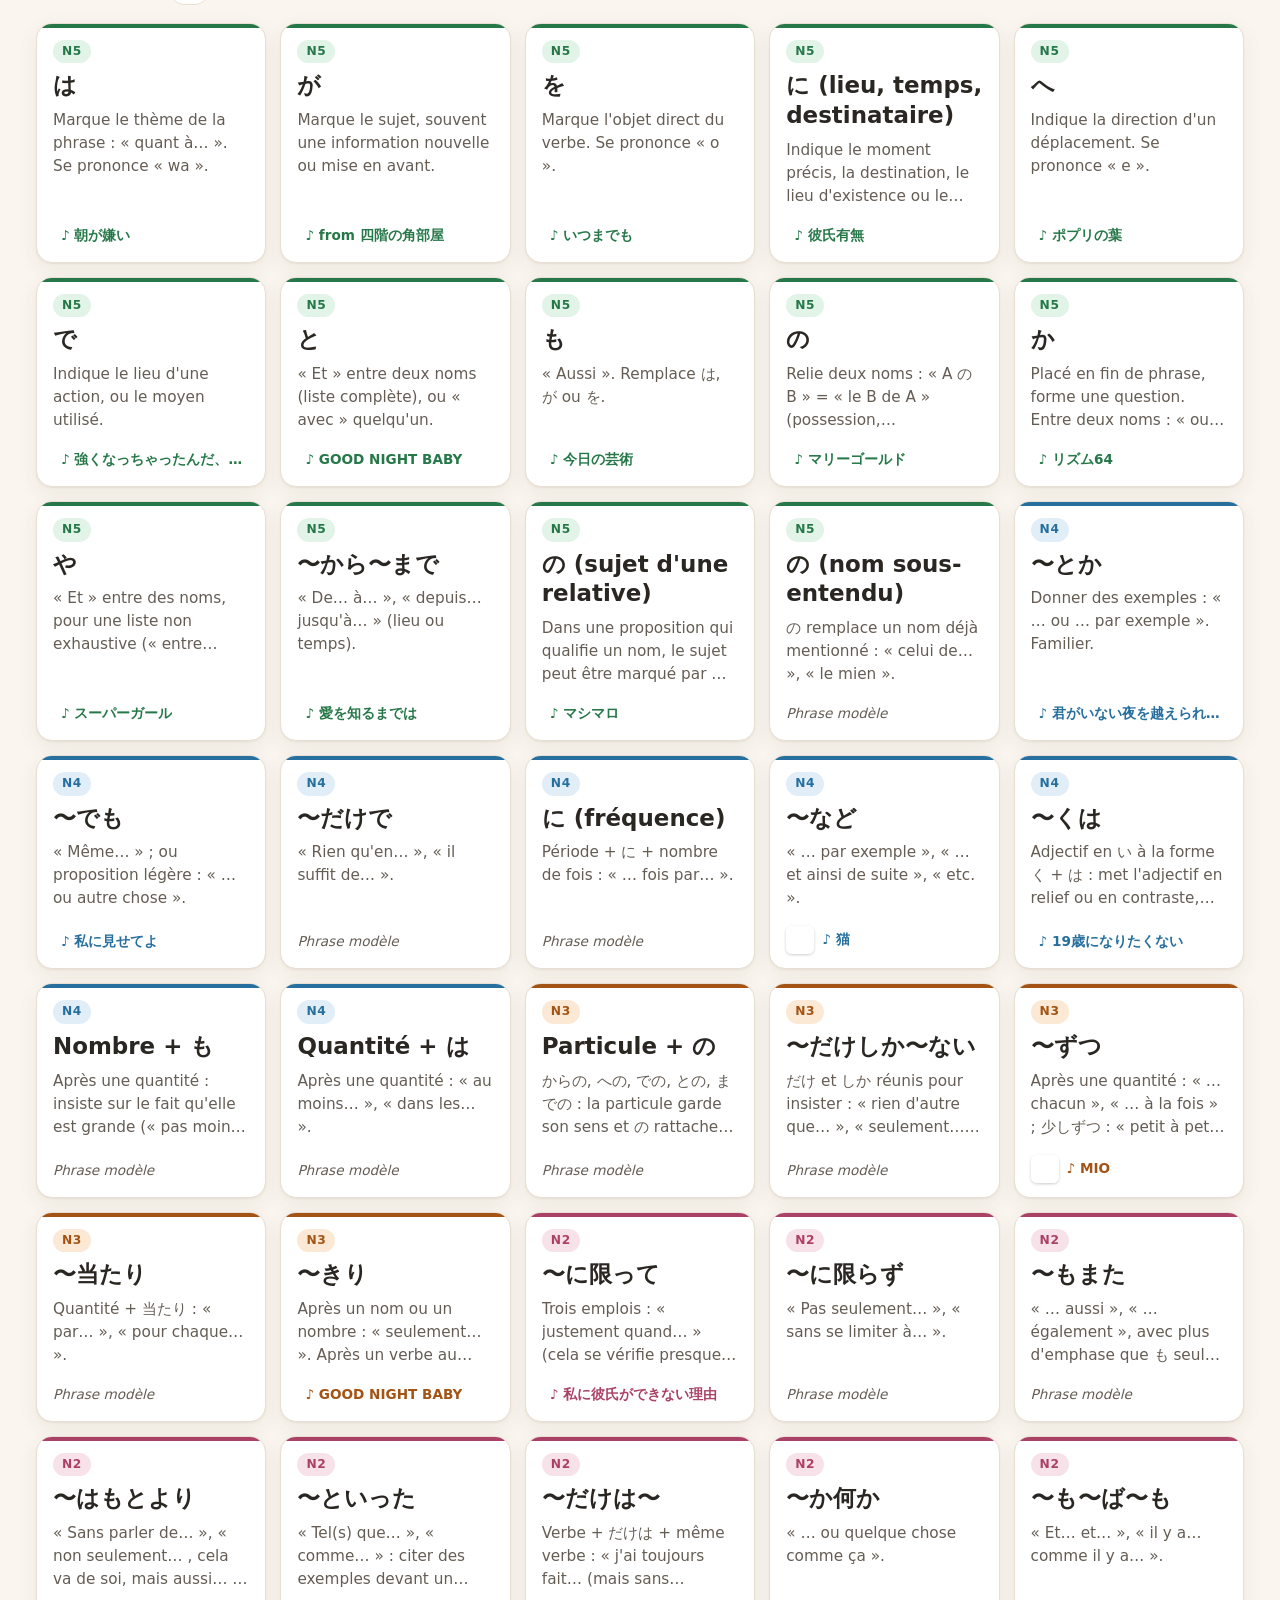
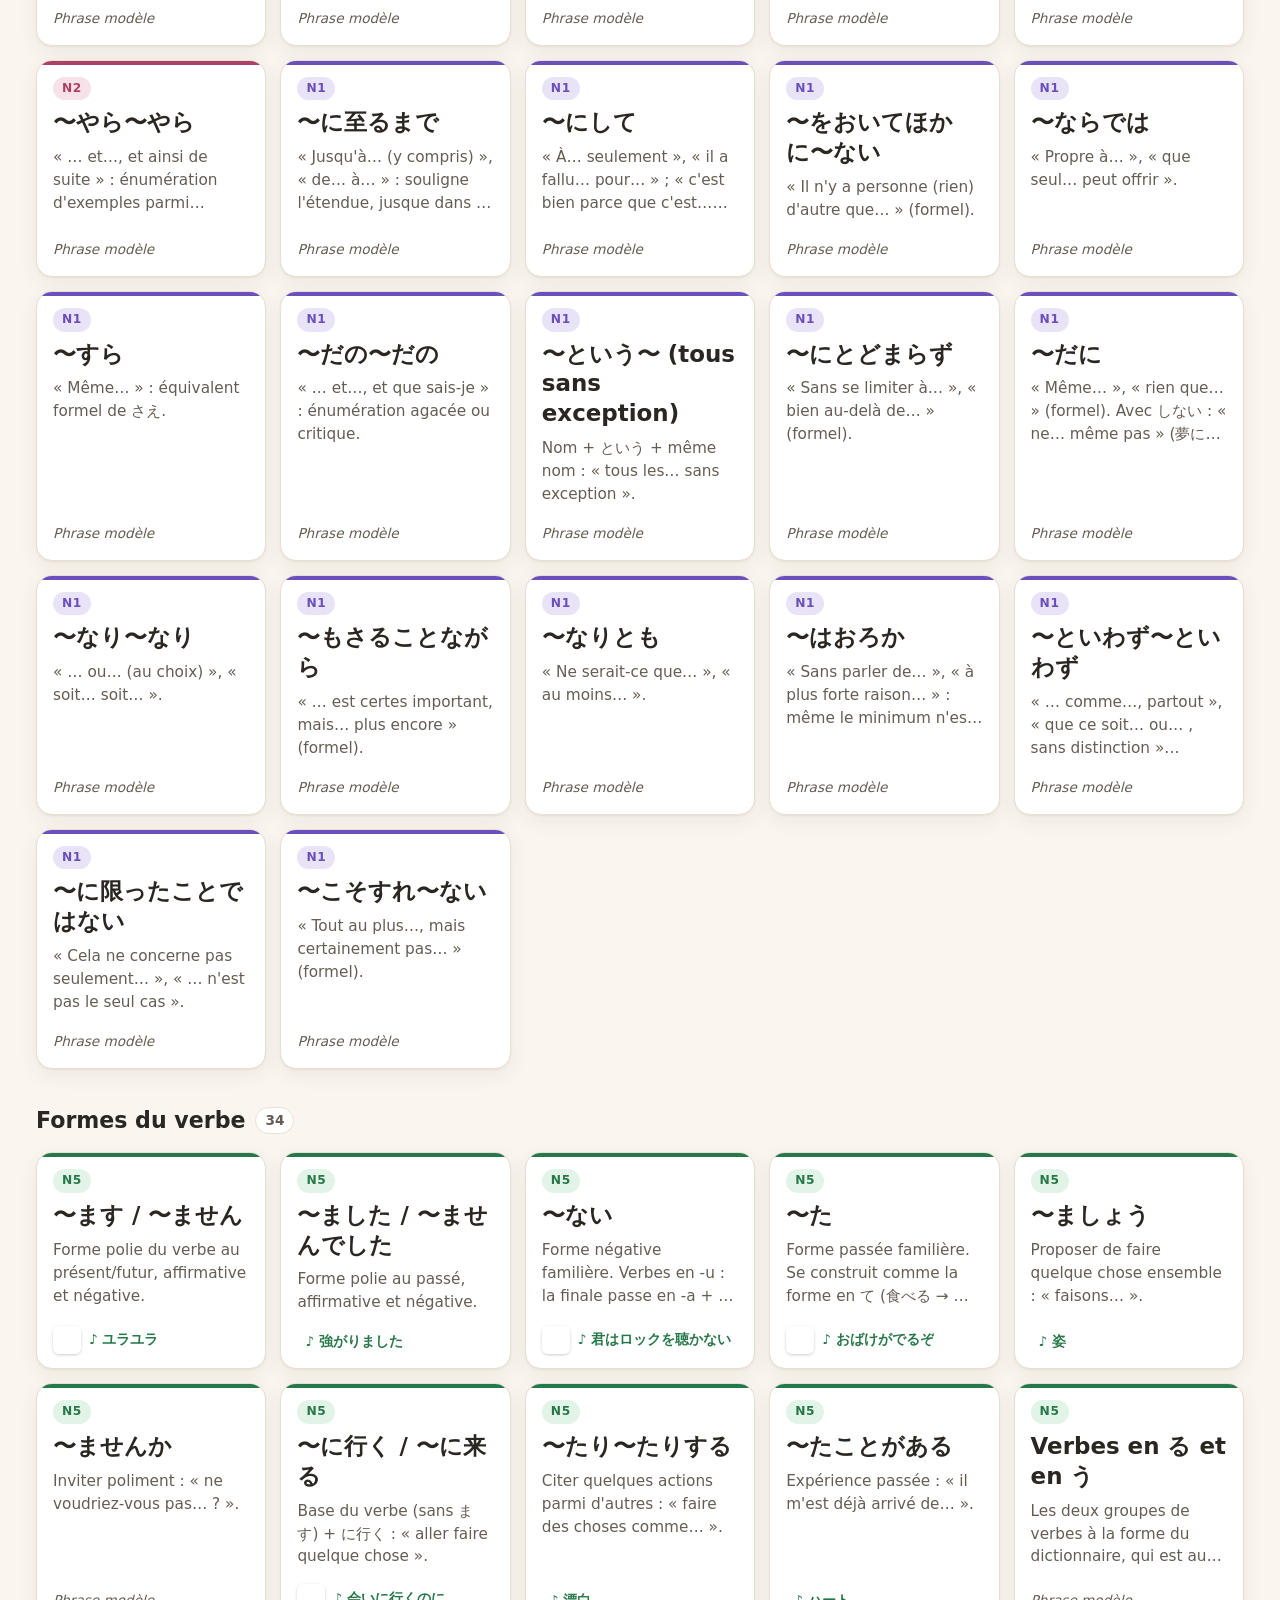
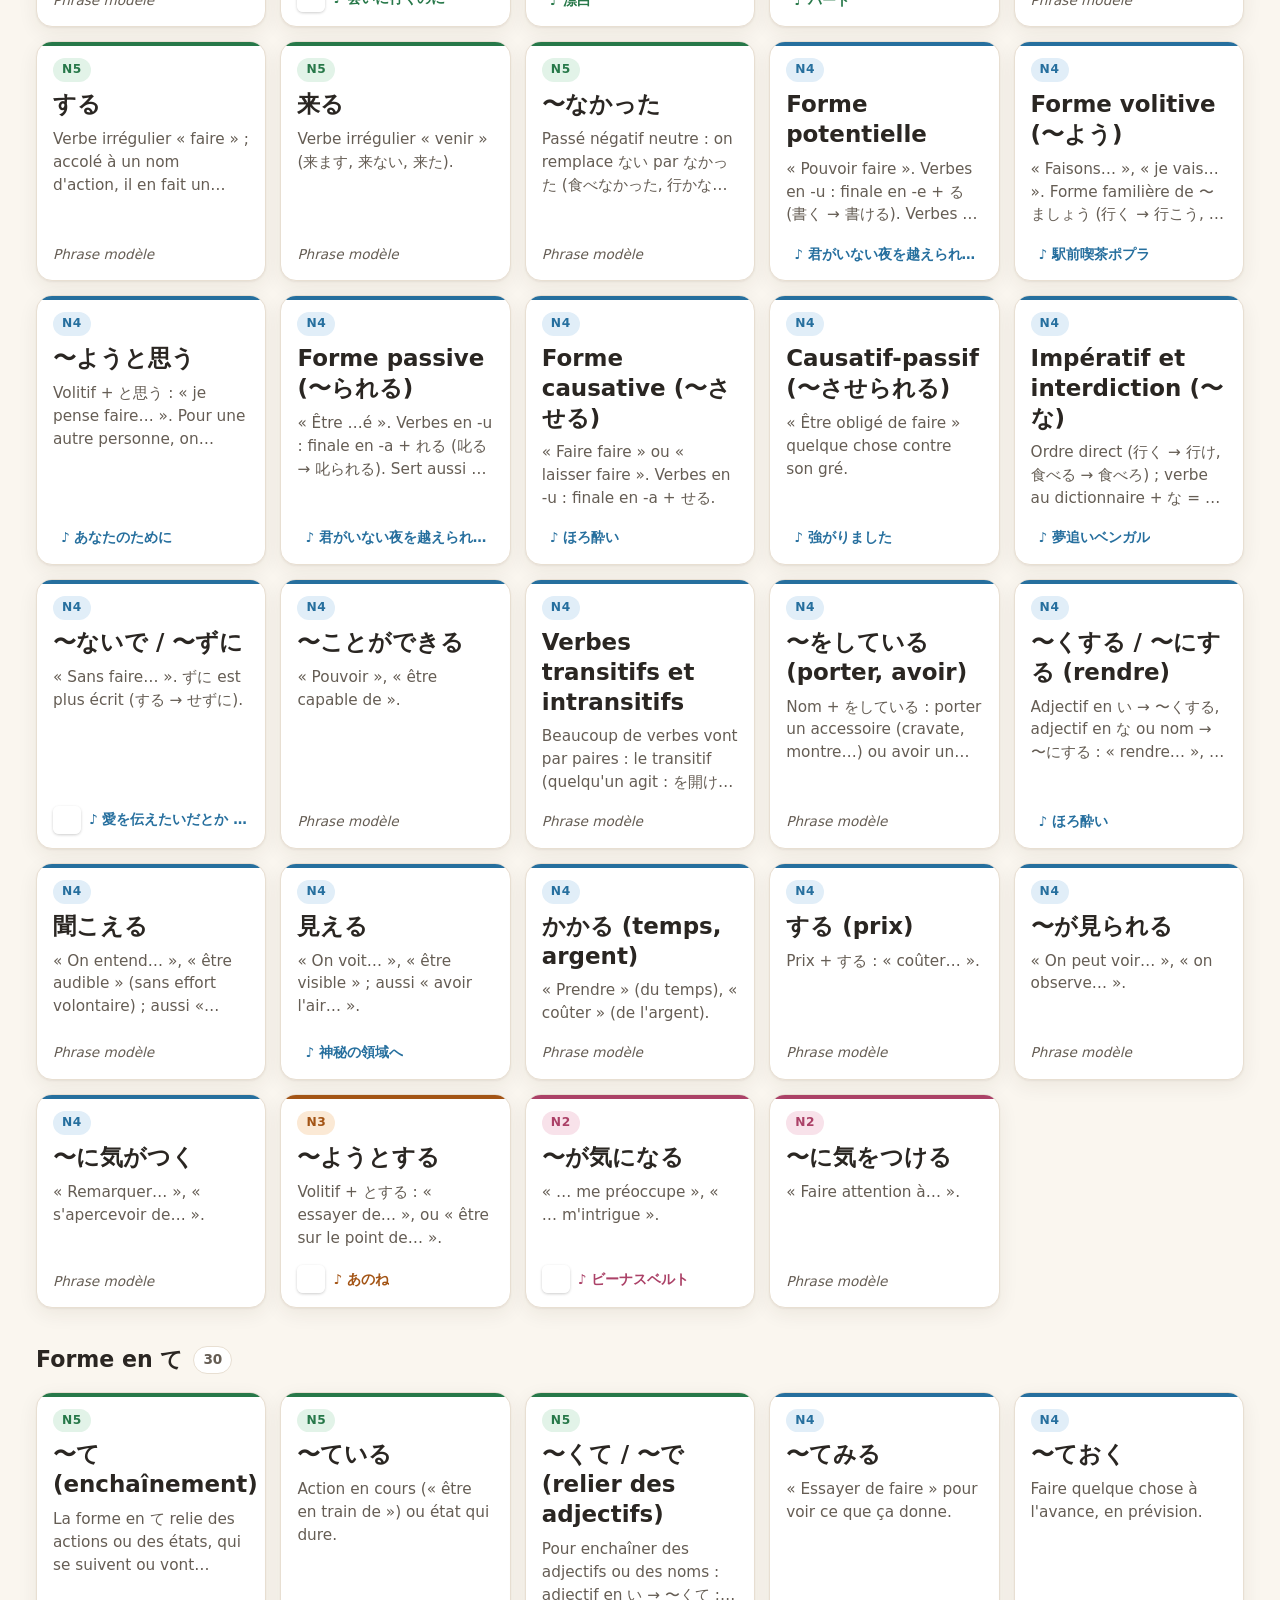
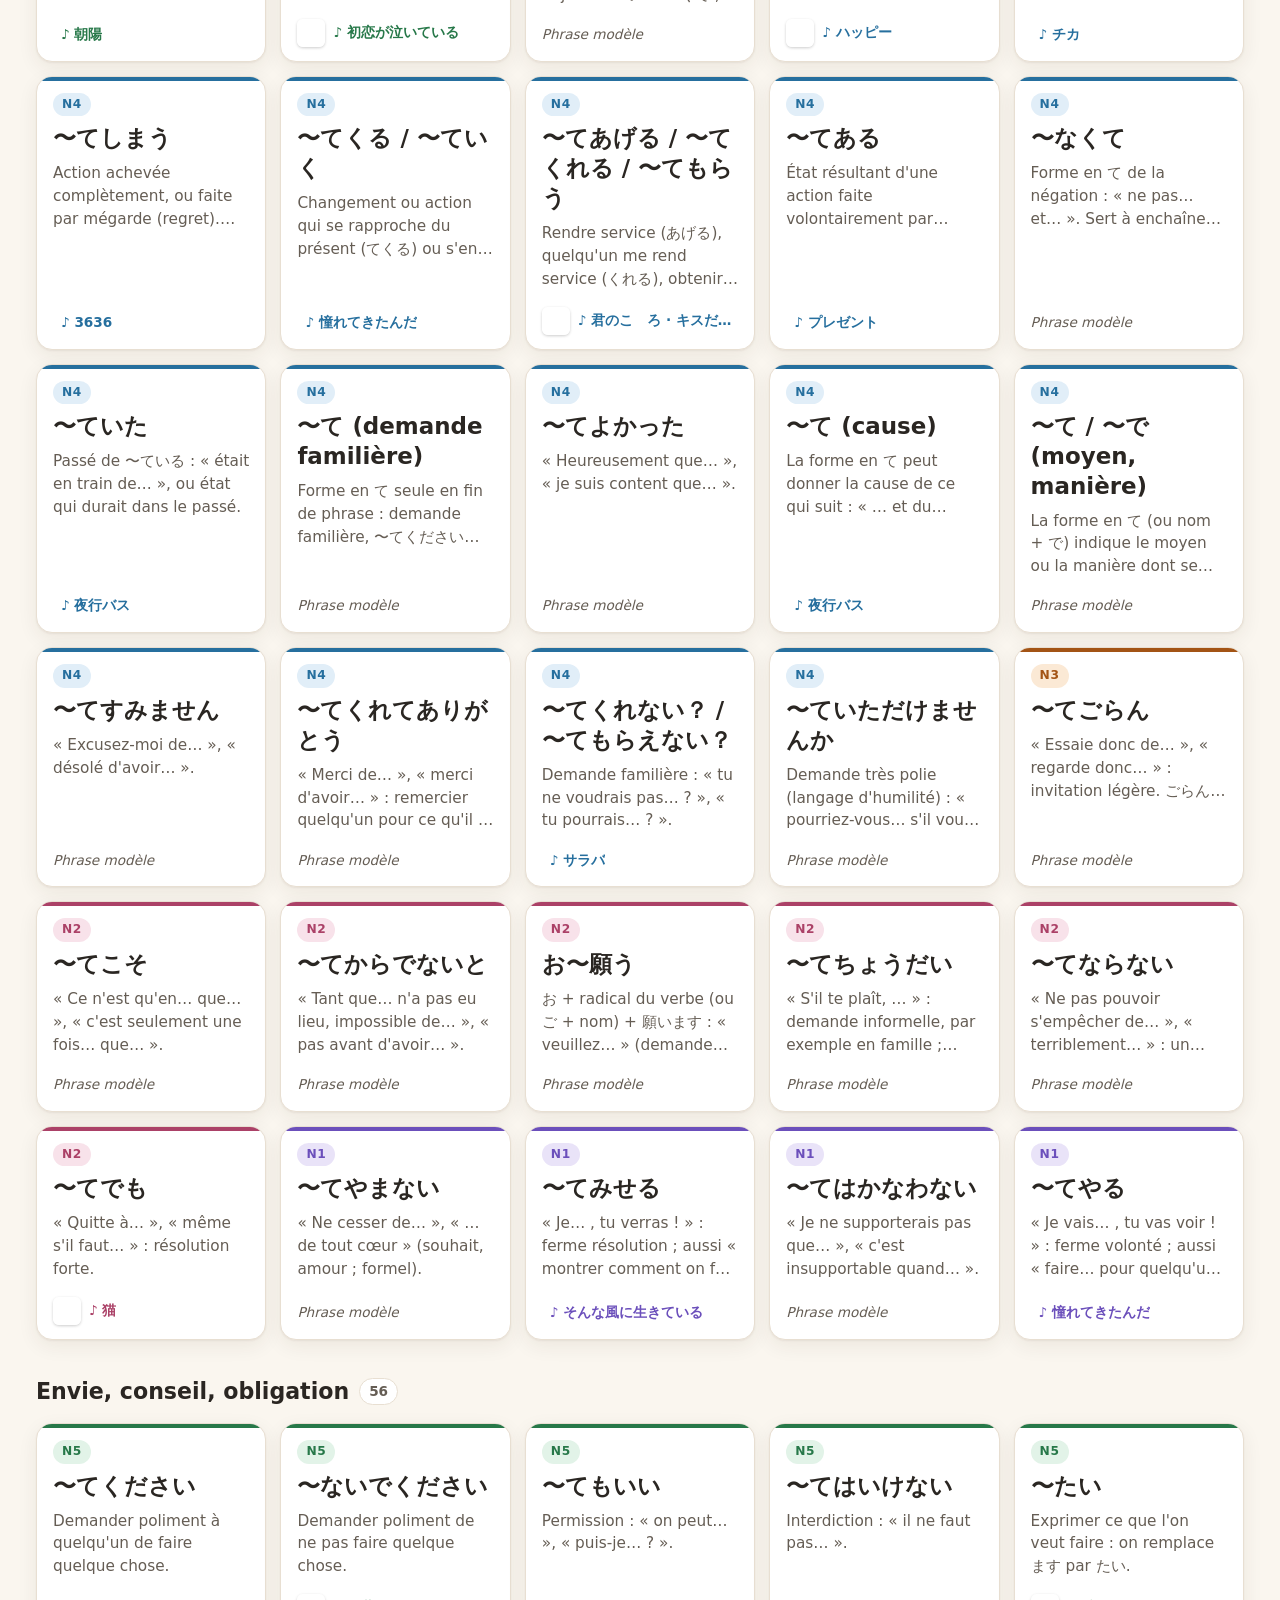
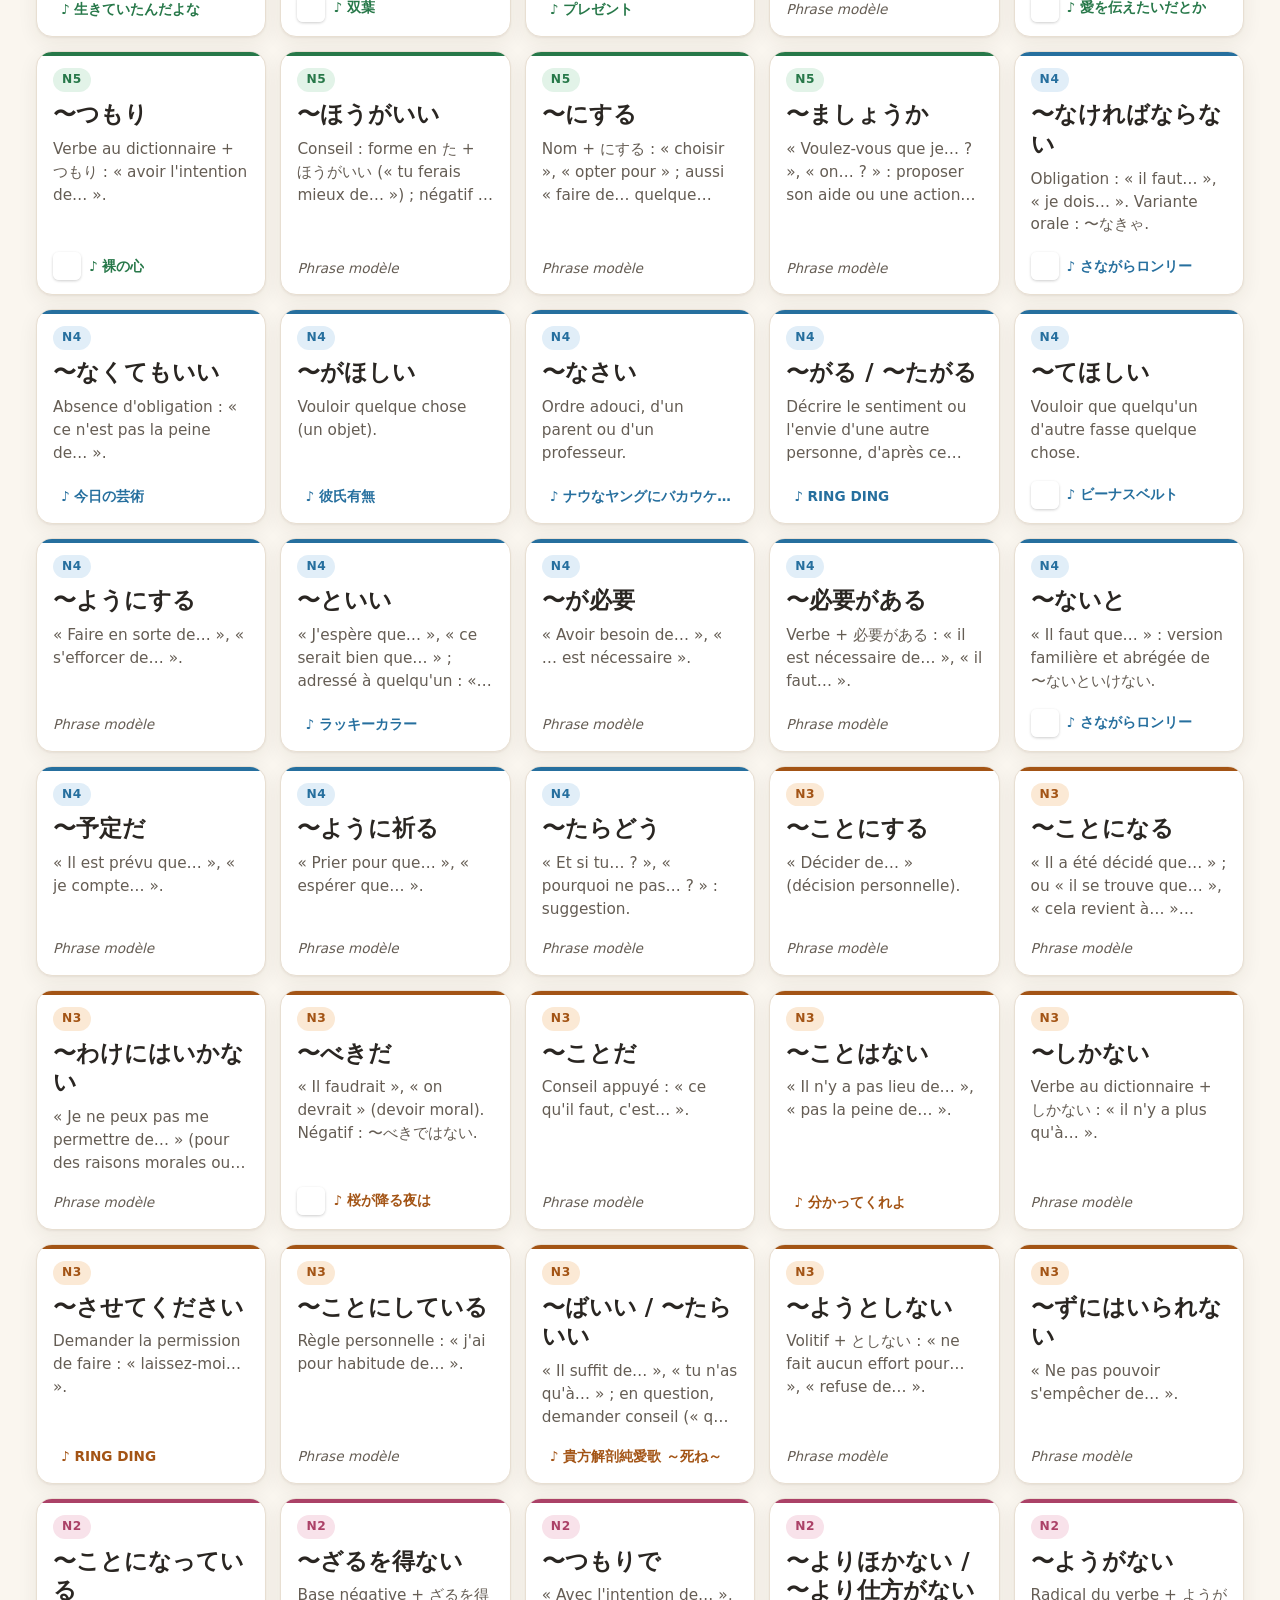
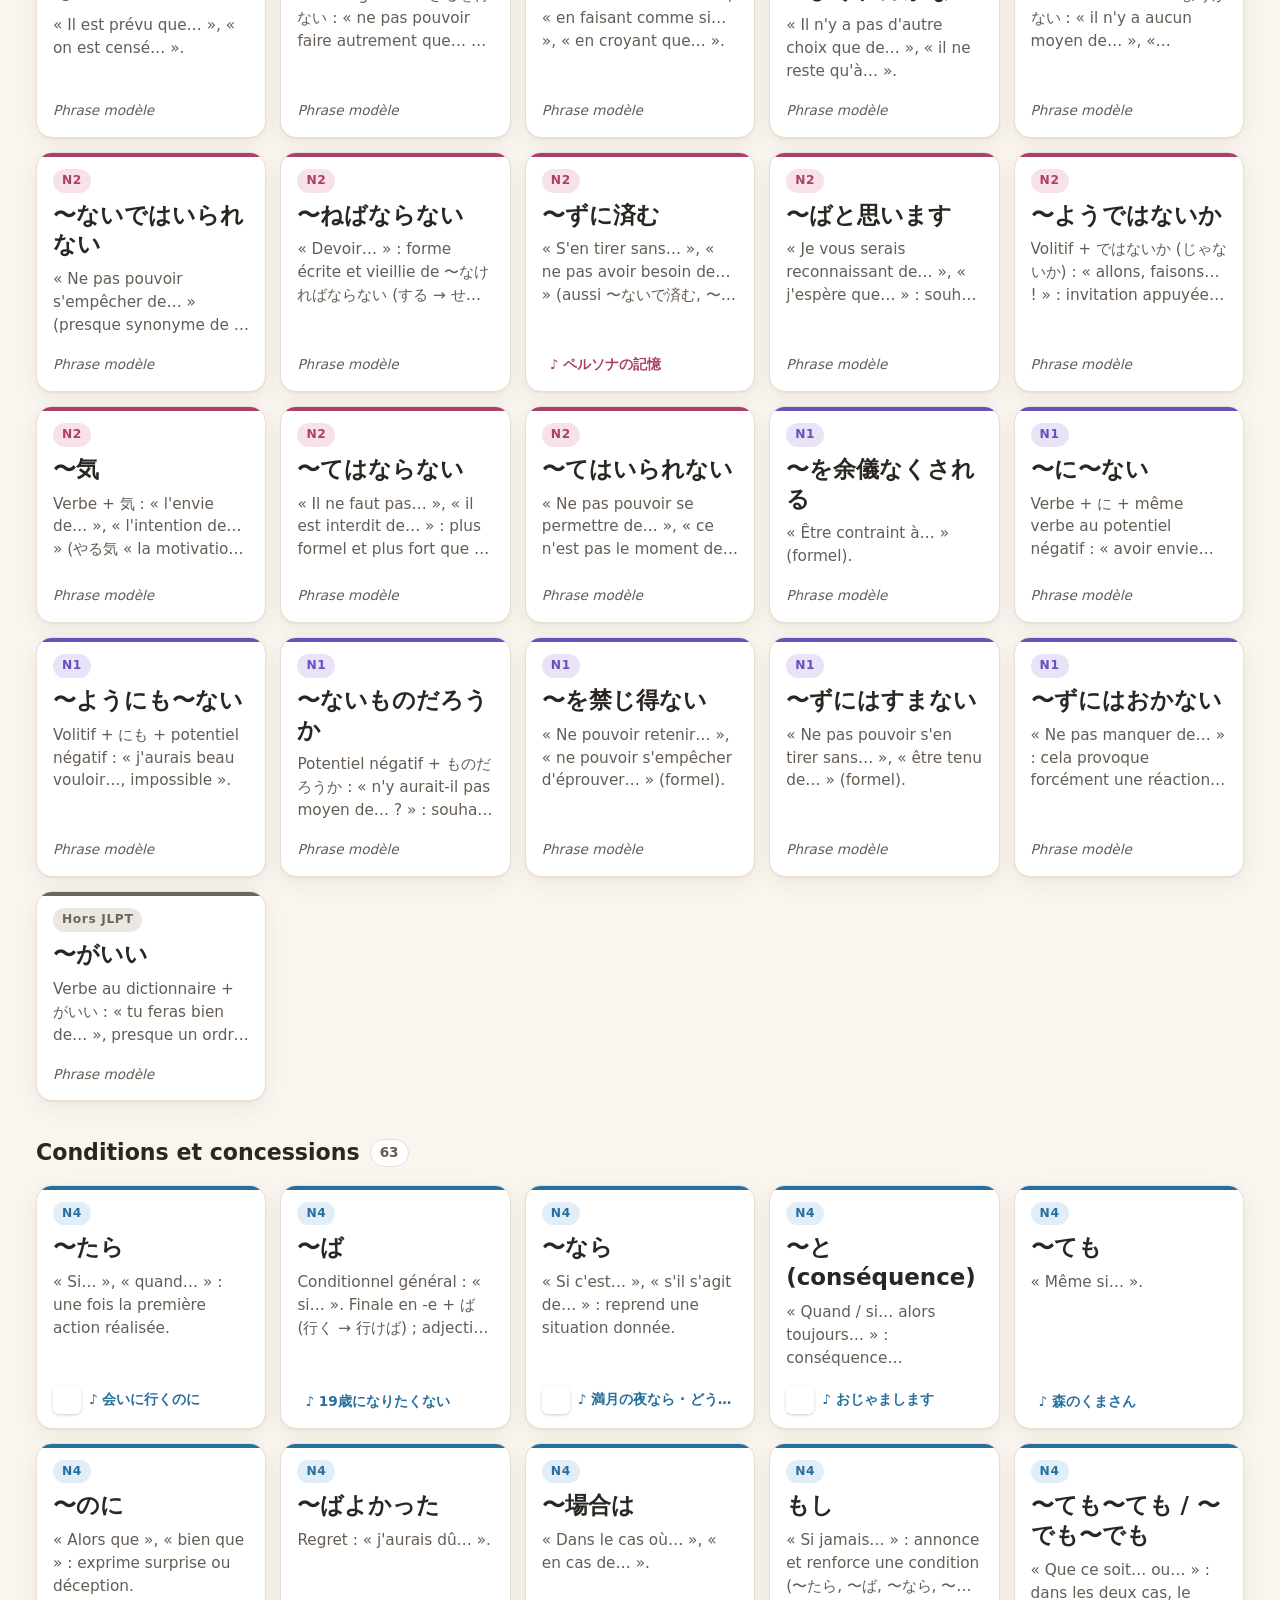
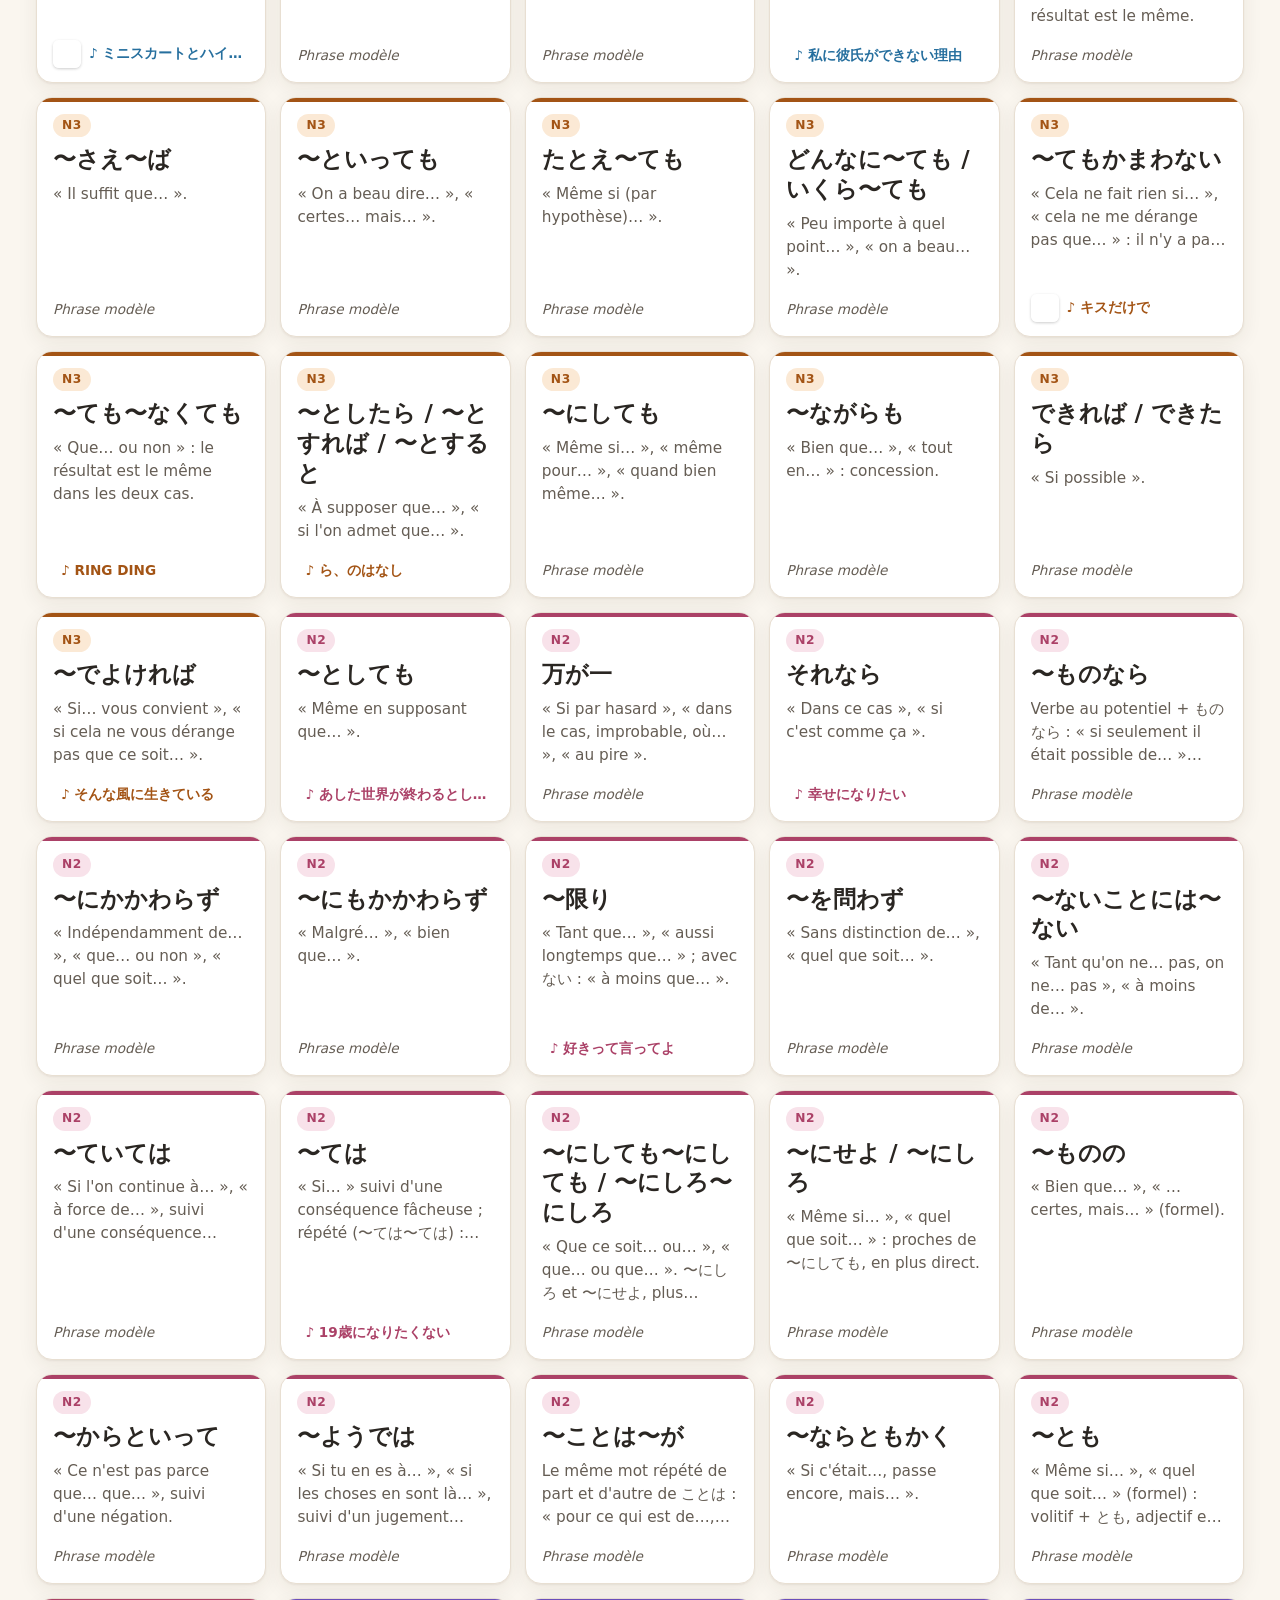
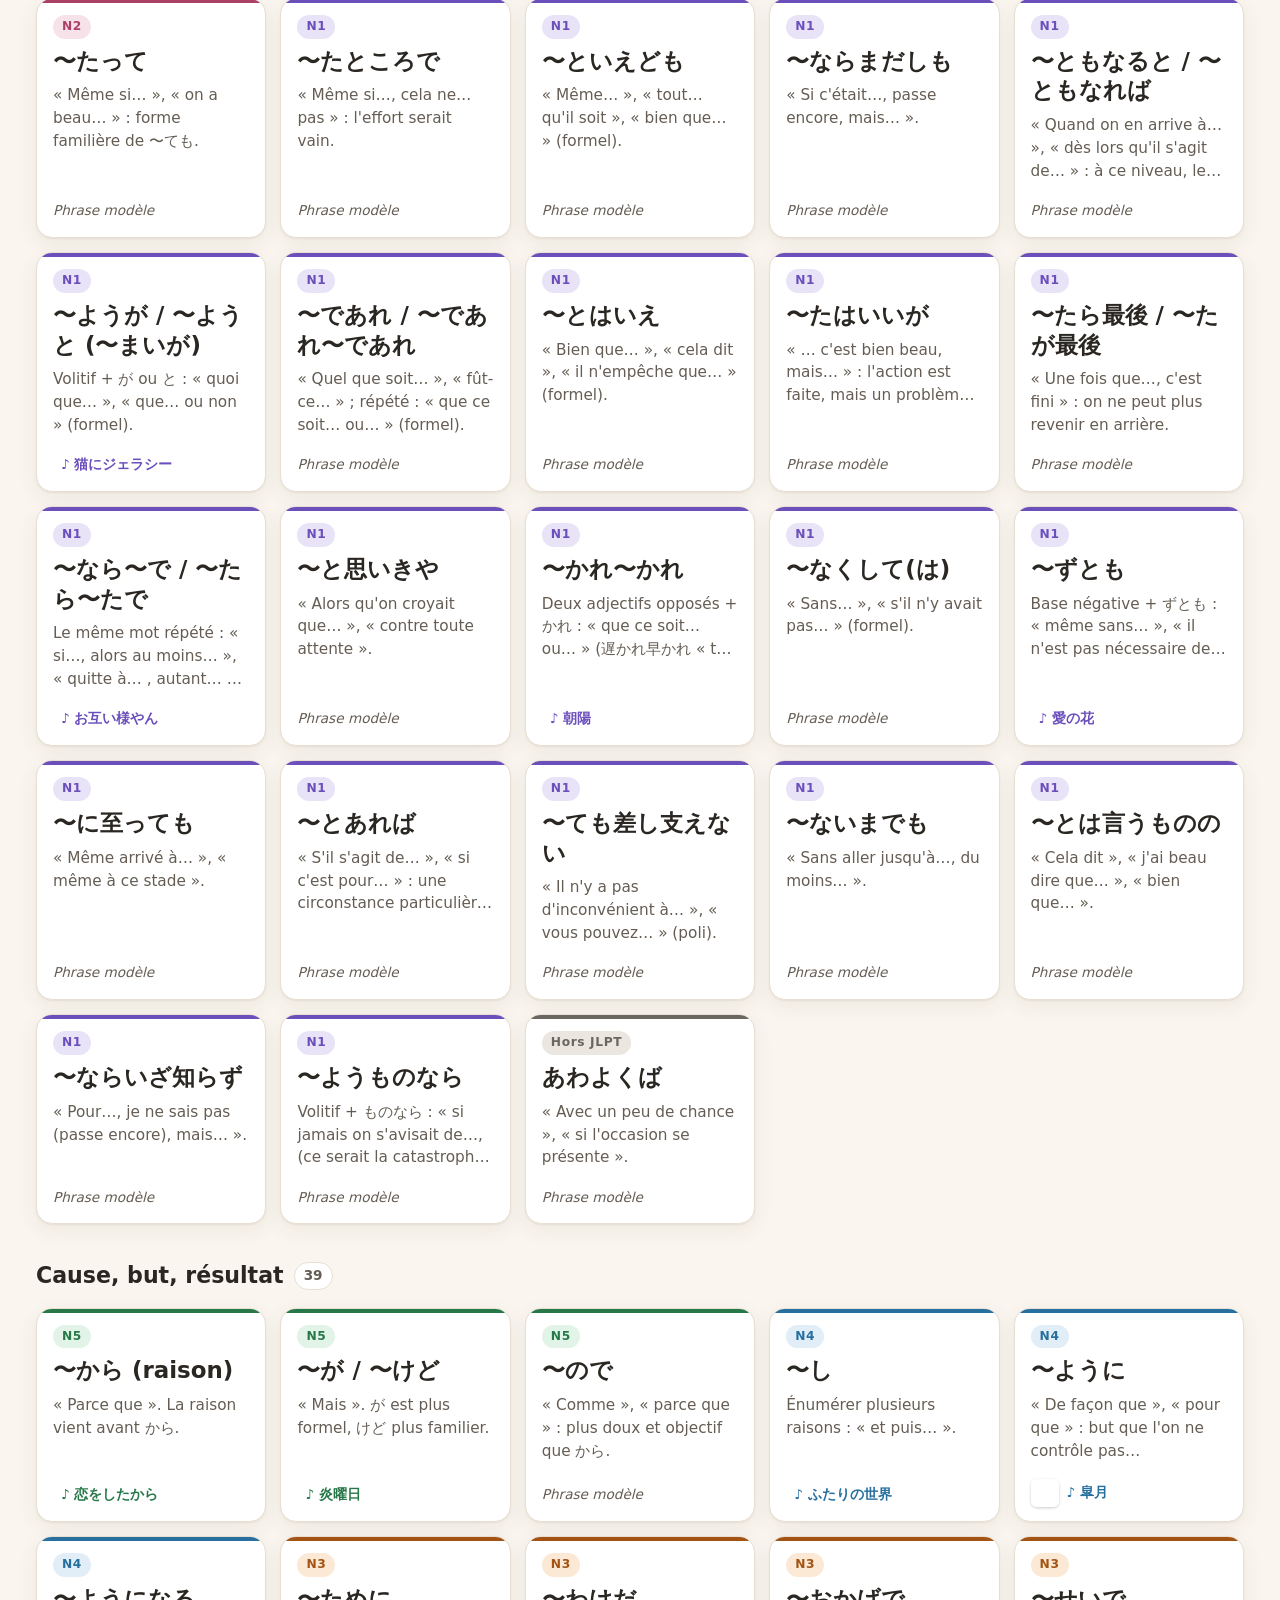
==== commit 133e6ebc: "Ergonomie : fiche allégée (navigation en bas), réglages d'affichage dans ⚙, filtres repliables, accu" ====
--- a/index.html
+++ b/index.html
@@ -20,7 +20,6 @@
     <div class="nav-liens">
       <a href="index.html" aria-current="page">Sommaire</a>
       <a href="chansons.html">Chansons</a>
-      <a href="fiches.html">Fiches</a>
       <a href="revision.html">Révision</a>
       <a href="reglages.html" class="nav-reglages" title="Réglages" aria-label="Réglages">⚙</a>
     </div>
@@ -33,8 +32,7 @@
     <ul id="chiffres" class="chiffres"></ul>
     <p class="hero-actions">
       <a class="bouton-principal" href="#catalogue">Choisir un point</a>
-      <a class="bouton-secondaire" href="fiches.html">Voir toutes les fiches</a>
-      <button type="button" class="bouton-secondaire bouton-hasard"><span aria-hidden="true">🎲</span> Un point au hasard</button>
+      <button type="button" class="bouton-secondaire bouton-hasard"><span aria-hidden="true">🎲</span> Au hasard</button>
     </p>
   </header>
 
@@ -45,6 +43,8 @@
         <button type="submit">Chercher</button>
       </form>
 
+      <details class="filtres-repliables" open>
+        <summary>Filtres<span class="nb-filtres"></span></summary>
       <div class="groupe-filtres">
         <span class="etiquette-filtre">Niveau</span>
         <div id="filtre-niveaux" class="puces"></div>
@@ -66,6 +66,7 @@
         </label>
         <button type="button" id="reinitialiser" class="lien-bouton" hidden>Tout réafficher</button>
       </div>
+      </details>
     </section>
 
     <p id="compteur-sommaire" class="compteur" aria-live="polite"></p>
--- a/style.css
+++ b/style.css
@@ -728,3 +728,71 @@
 .texte-long h2 { font-size: 1.2rem; margin: 28px 0 8px; }
 .texte-long li { margin: 6px 0; }
 .texte-long a { color: var(--accent); }
+
+/* ---------- Page d'une fiche : en-tête sur une ligne, navigation en bas ---------- */
+.tete-fiche {
+  display: flex; flex-wrap: wrap; align-items: center; justify-content: space-between; gap: 4px 16px;
+  padding-top: 18px; padding-bottom: 6px;
+}
+.fil-ariane { margin: 0; display: flex; flex-wrap: wrap; align-items: baseline; gap: 4px 10px; }
+.fil-ariane a { color: var(--accent); font-weight: 600; text-decoration: none; }
+.fil-ariane a:hover { text-decoration: underline; }
+.theme-fiche:not(:empty)::before { content: "·"; margin-right: 10px; color: var(--discret); }
+.theme-fiche { color: var(--discret); }
+.interrupteur-compact { min-height: 36px; font-size: 0.9rem; }
+.fiche-tete h1 { font-size: 1.6rem; margin: 0; }
+.navigation-fiche {
+  display: grid; grid-template-columns: 1fr auto 1fr; align-items: center; gap: 10px;
+  margin: 18px 0 8px;
+}
+.navigation-fiche .voisine {
+  color: var(--accent); font-weight: 600; text-decoration: none; padding: 10px 0;
+  overflow: hidden; text-overflow: ellipsis; white-space: nowrap; min-width: 0;
+}
+.navigation-fiche .voisine:hover .voisine-titre { text-decoration: underline; }
+.navigation-fiche .suivante { text-align: right; }
+.navigation-fiche .lien-hasard { white-space: nowrap; }
+/* Sur téléphone : barre fixe en bas de l'écran, à portée de pouce */
+@media (max-width: 700px) {
+  .navigation-fiche {
+    position: sticky; bottom: 0; z-index: 5; margin: 12px -16px 0; padding: 8px 16px;
+    padding-bottom: max(8px, env(safe-area-inset-bottom));
+    background: color-mix(in srgb, var(--fond) 92%, transparent);
+    backdrop-filter: blur(10px); -webkit-backdrop-filter: blur(10px);
+    border-top: 1px solid var(--bord);
+  }
+  .navigation-fiche .voisine { font-size: 0.92rem; }
+  .navigation-fiche .hasard-texte { position: absolute; width: 1px; height: 1px; overflow: hidden; clip: rect(0, 0, 0, 0); }
+  .navigation-fiche .lien-hasard { padding: 6px 12px; }
+}
+
+/* ---------- Filtres repliables (téléphone) ---------- */
+.filtres-repliables > summary {
+  list-style: none; cursor: pointer; display: inline-flex; align-items: center; gap: 6px;
+  min-height: 40px; padding: 6px 14px; margin-top: 10px; border-radius: 999px;
+  border: 1px solid var(--bord); background: var(--fond); font-weight: 600; color: var(--texte);
+}
+.filtres-repliables > summary::-webkit-details-marker { display: none; }
+.filtres-repliables > summary::after { content: "▾"; color: var(--discret); }
+.filtres-repliables[open] > summary::after { content: "▴"; }
+.filtres-repliables[open] > summary { margin-bottom: 12px; }
+.filtres-repliables > .groupe-filtres + .groupe-filtres, .filtres-repliables > .ligne-bas-filtres { margin-top: 12px; }
+@media (min-width: 701px) { .filtres-repliables > summary { display: none; } }
+
+/* ---------- Accueil plus court sur téléphone ---------- */
+@media (max-width: 600px) {
+  .hero { padding-top: 24px; padding-bottom: 16px; }
+  .hero-texte { font-size: 1rem; margin-top: 10px; }
+  .chiffres { gap: 0; margin-top: 14px; font-size: 0.82rem; flex-wrap: nowrap; white-space: nowrap; }
+  .chiffres li { border: 0; background: none; padding: 0; box-shadow: none; }
+  .chiffres li { font-size: inherit; }
+  .chiffres li + li::before { content: "·"; margin: 0 6px; color: var(--discret); }
+  .chiffres li:nth-child(4) { display: none; }
+  .hero h1 { font-size: 1.9rem; }
+  .hero-sur-titre { font-size: 0.9rem; margin-bottom: 6px; }
+  .hero-actions { flex-wrap: nowrap; }
+  .hero-actions > * { flex: 1 1 0; padding-left: 10px; padding-right: 10px; white-space: nowrap; }
+  .chiffres strong { font-size: inherit; }
+  .hero-actions { margin-top: 16px; }
+}
+@media (max-width: 360px) { .chiffres li:nth-child(3) { display: none; } }
